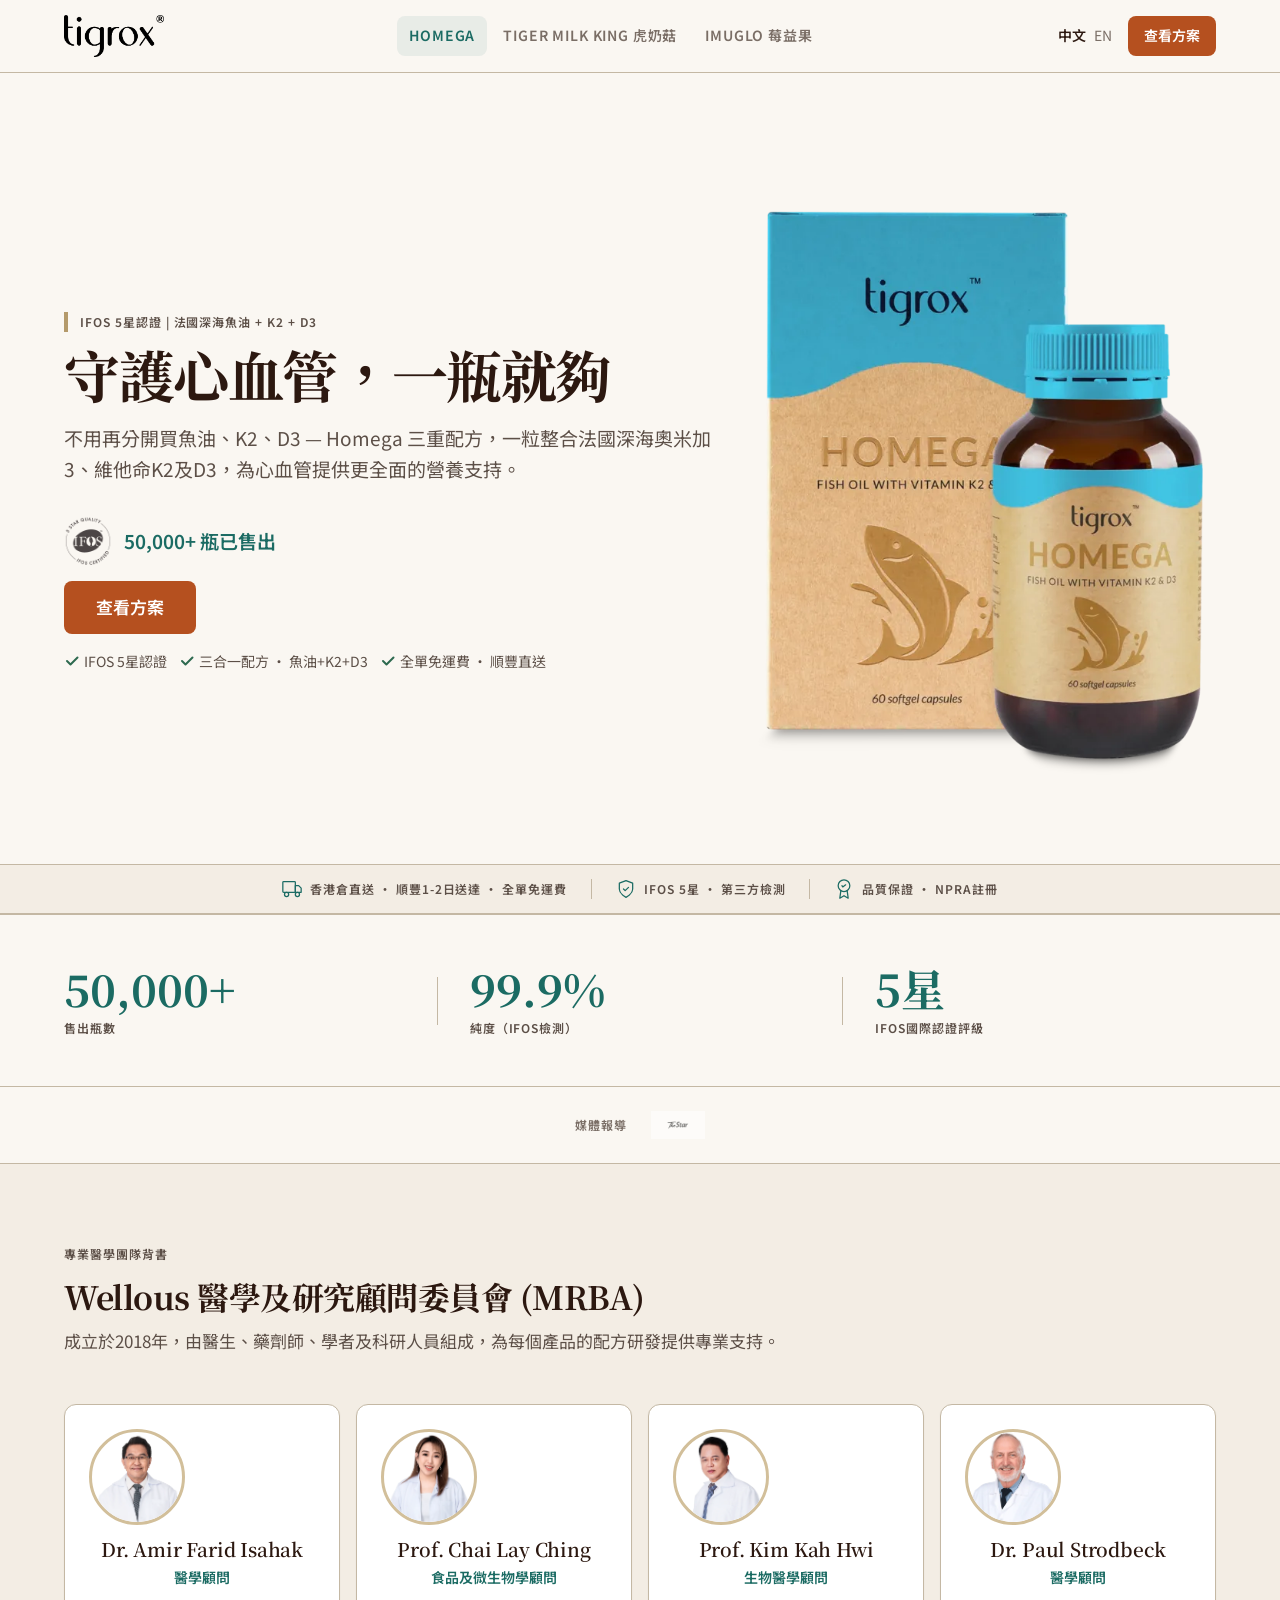
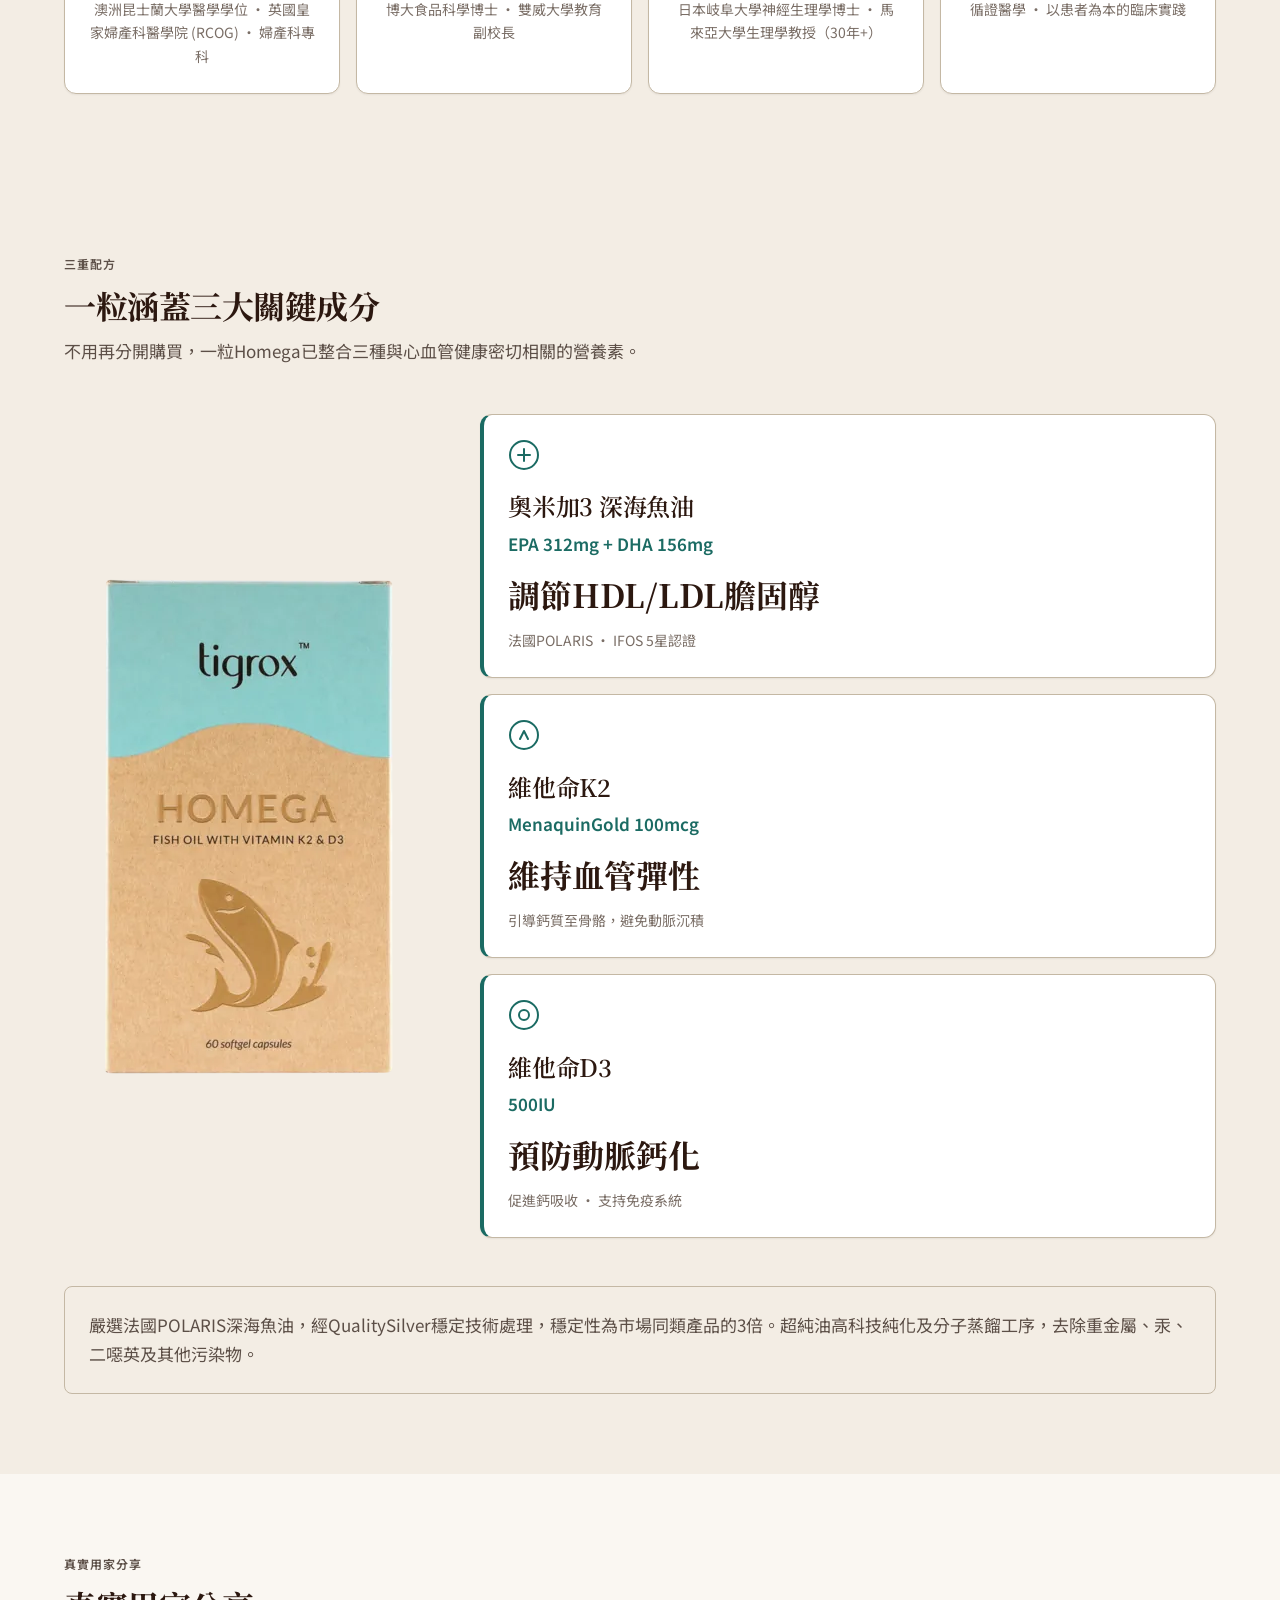
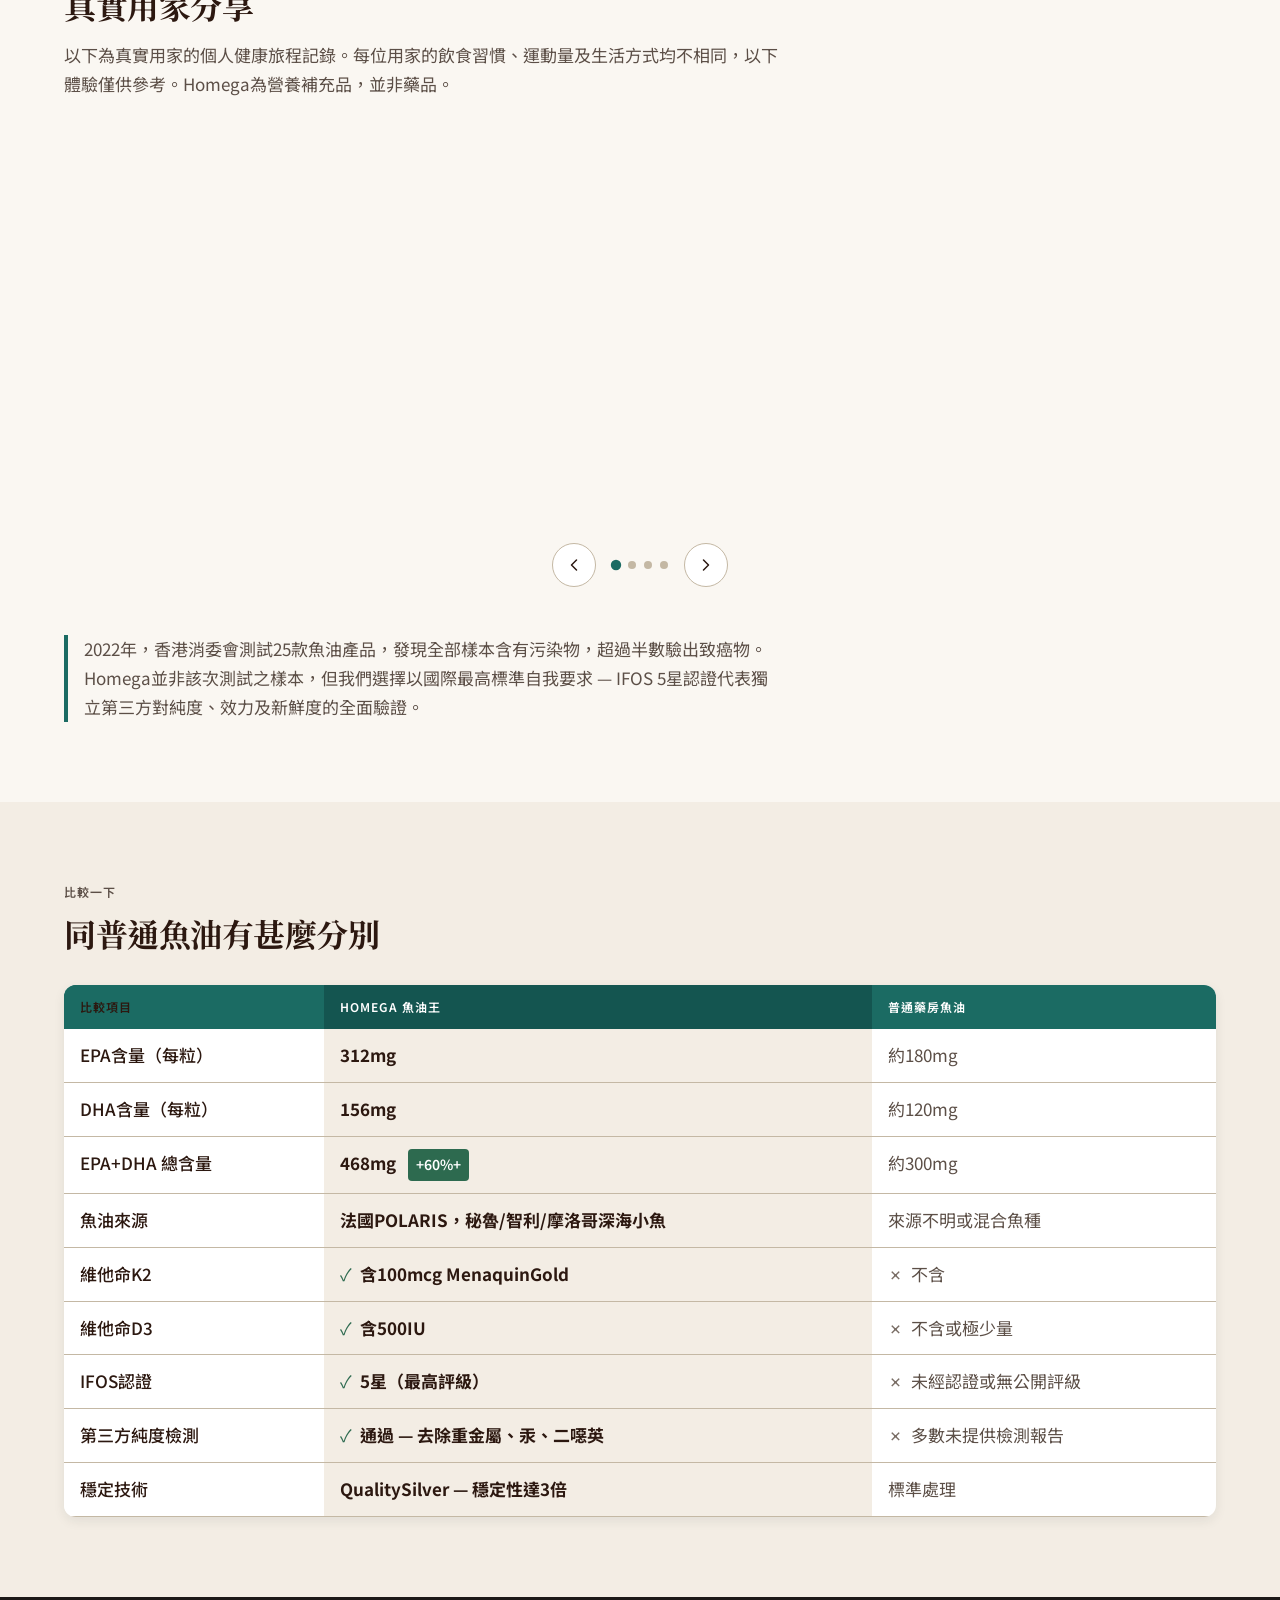
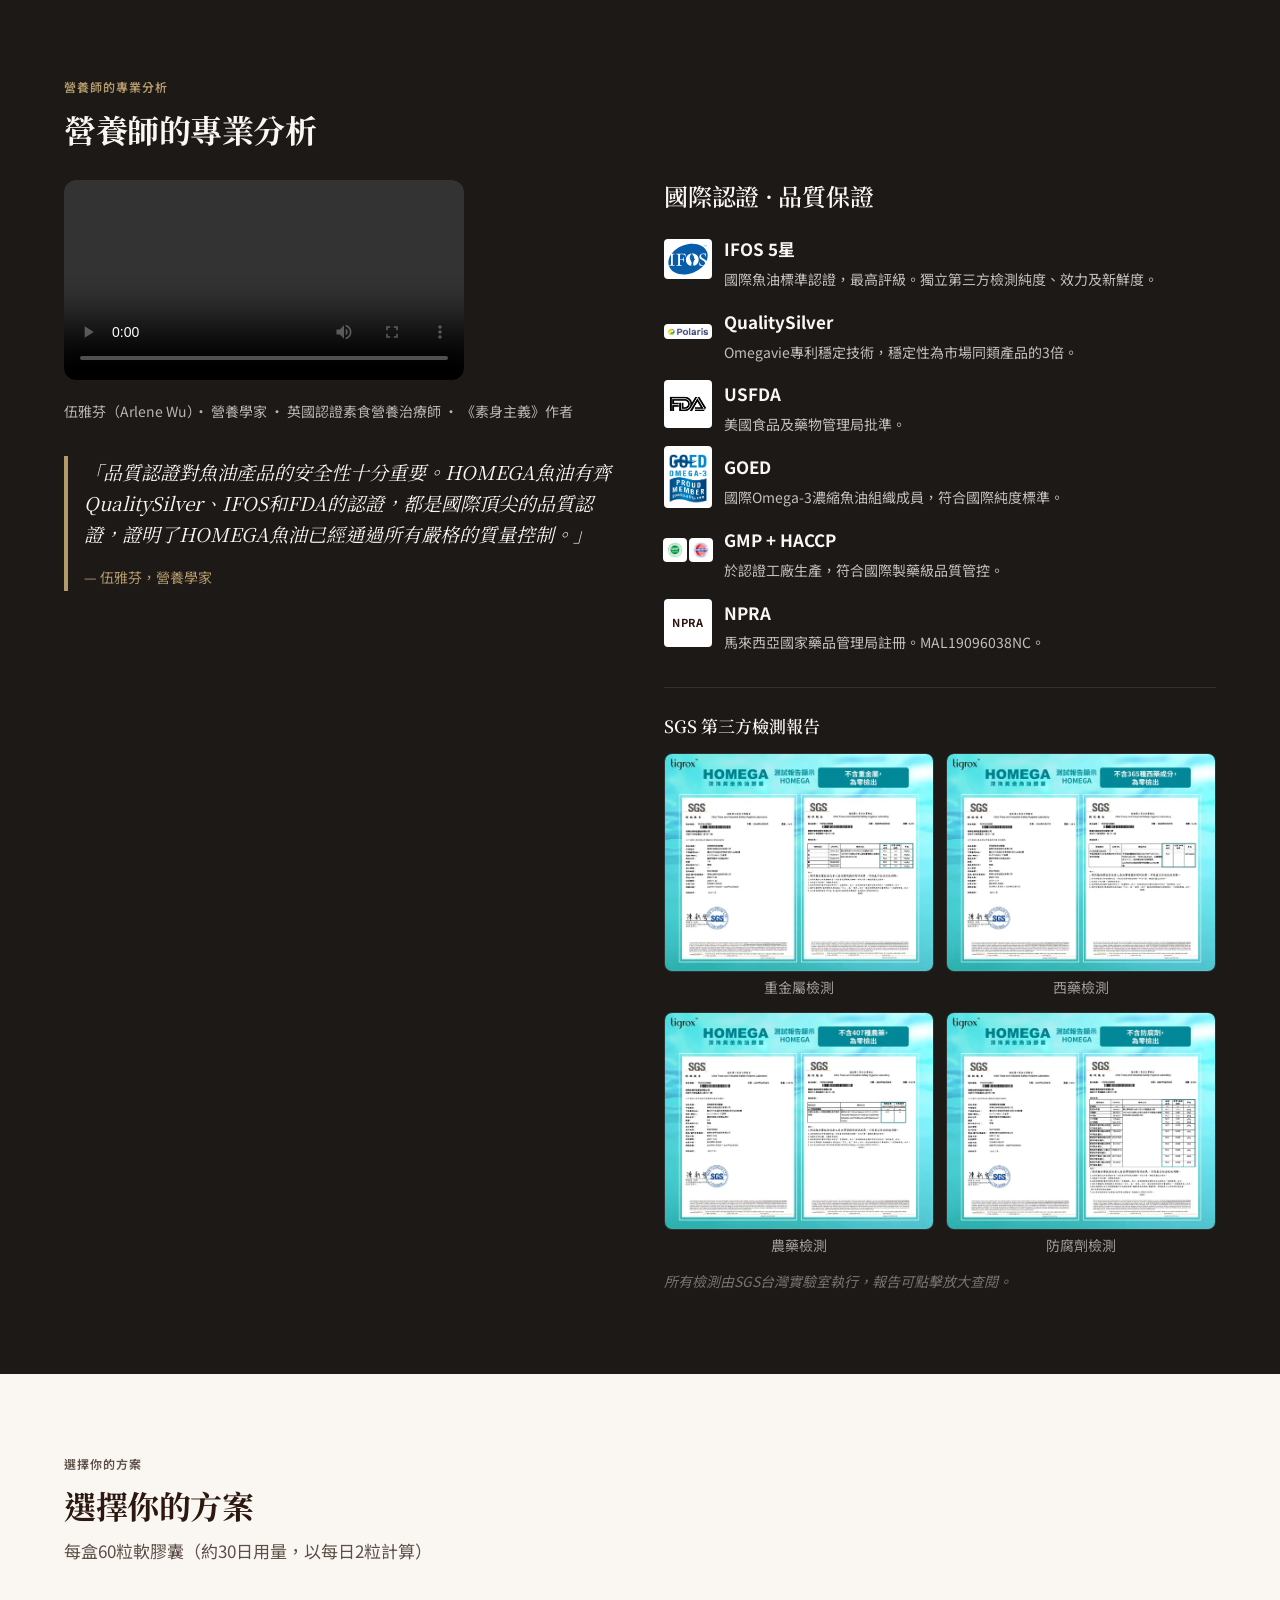
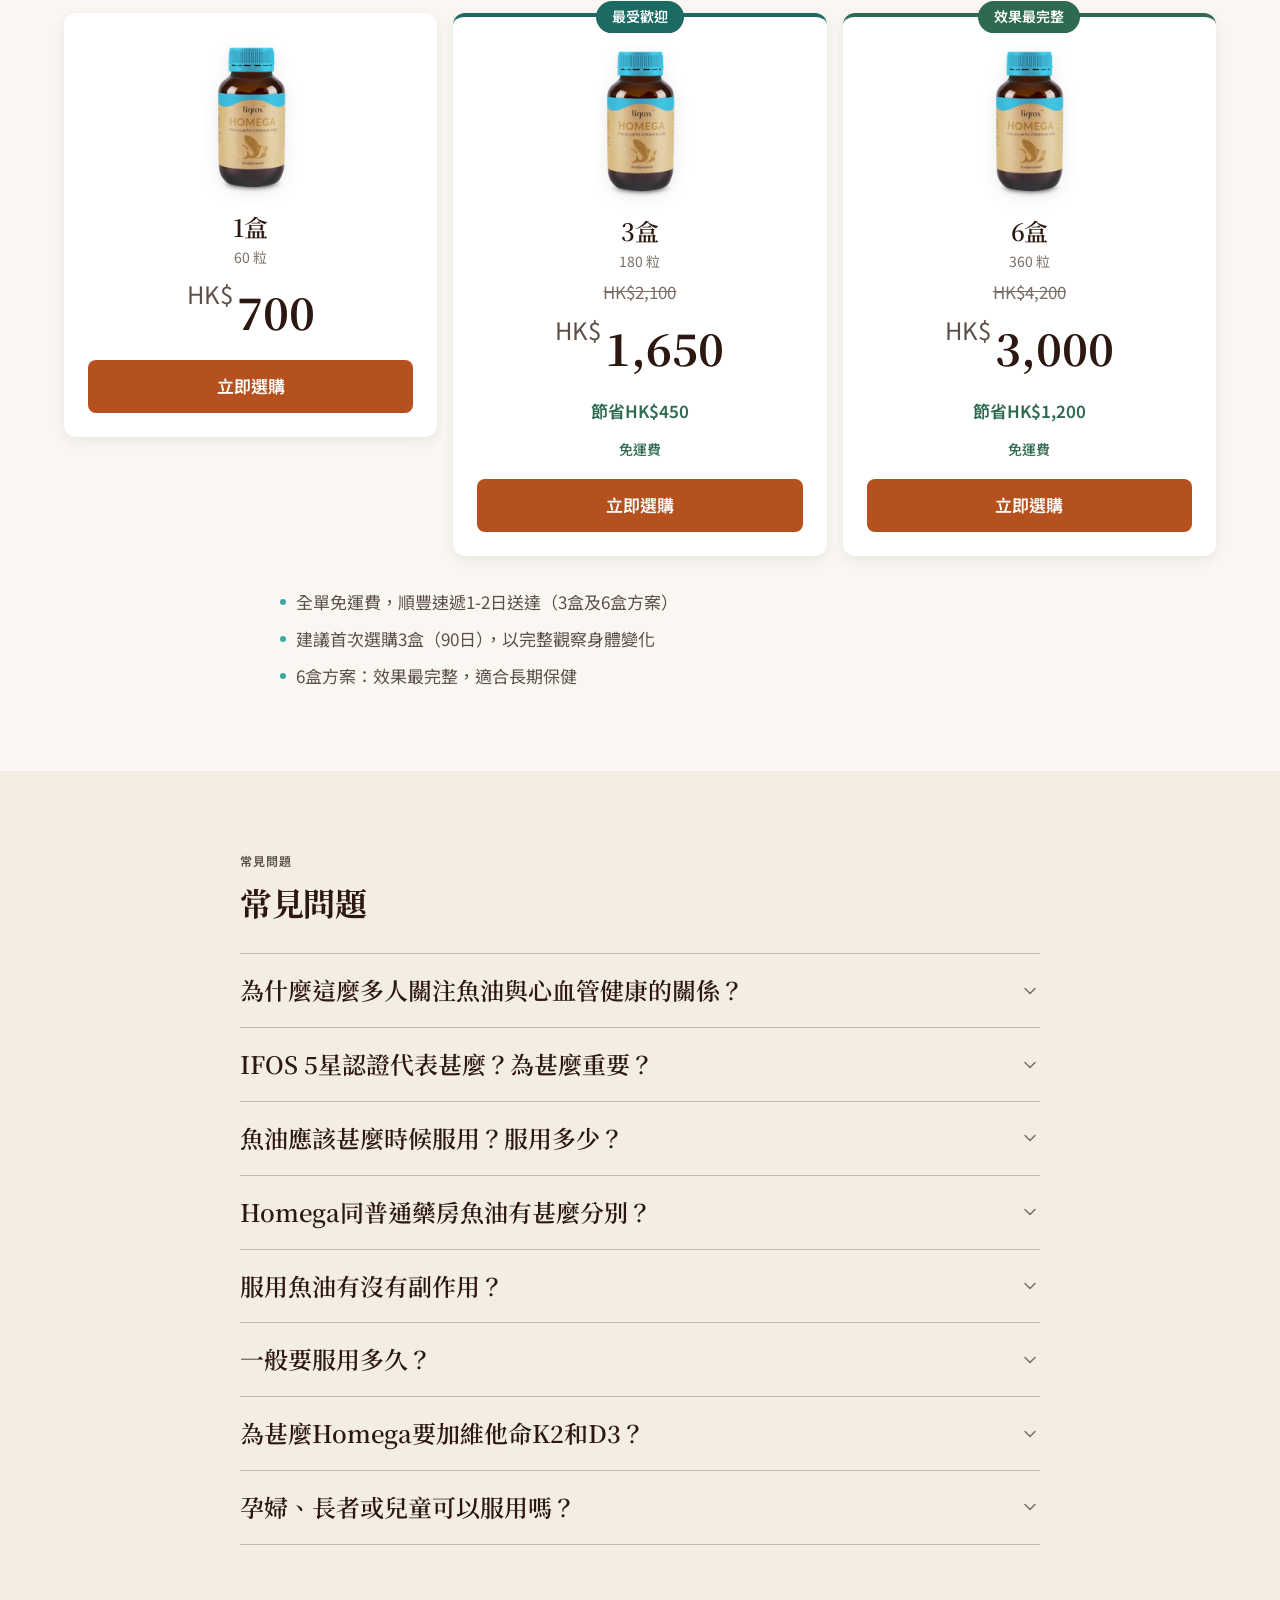
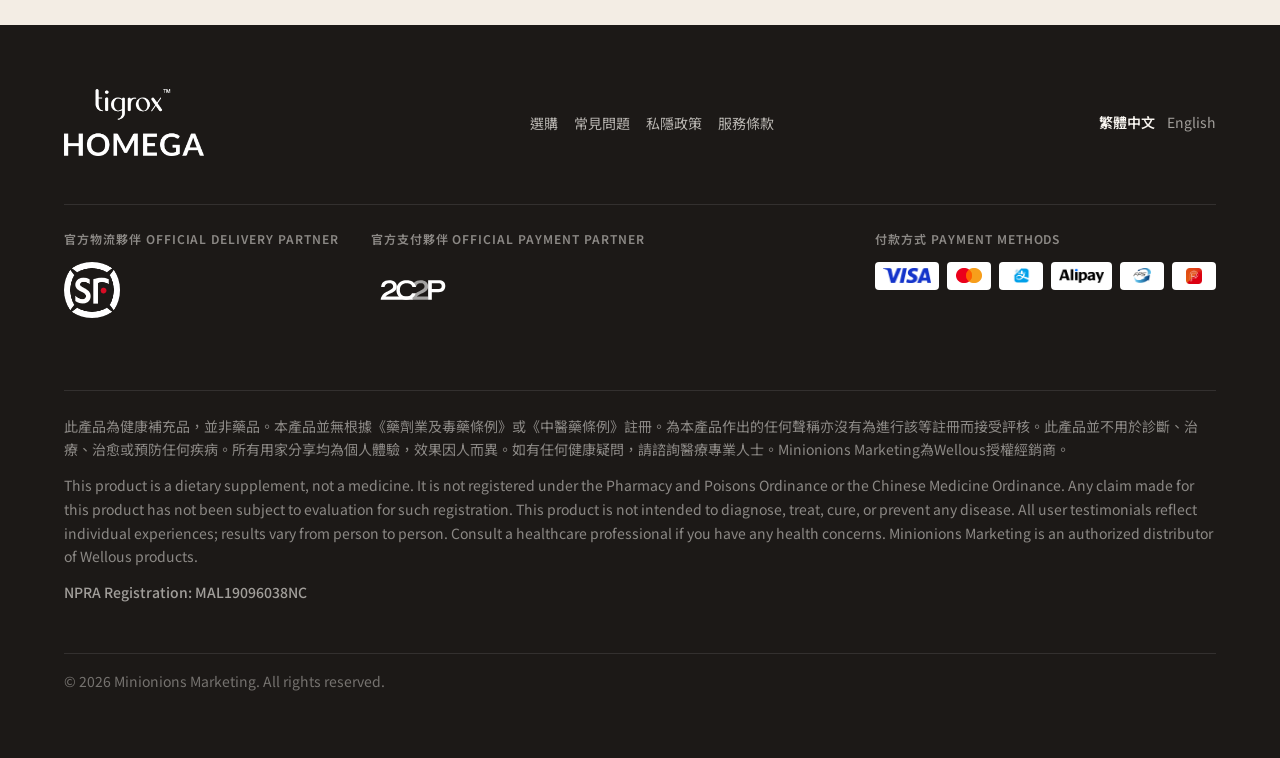
==== index.html @ ddf5eaa4 "feat(tracking): name the buy button in checkout events (data-cta) + privacy policy adds Clarity and " ====
<!doctype html>
<html lang="zh-Hant-HK" dir="ltr">
<head>
  <meta charset="utf-8">
  <meta name="viewport" content="width=device-width, initial-scale=1.0">
  <meta http-equiv="X-UA-Compatible" content="IE=edge">

  <title>Homega 魚油王 | IFOS 5星法國魚油 + K2 D3 | 香港</title>
  <meta name="description" content="IFOS 5星認證法國深海魚油，EPA 312mg + DHA 156mg，獨家添加維他命K2及D3。支持心血管健康，適合關注膽固醇及血壓人士。香港直送，免運費優惠。">

  <link rel="canonical" href="https://tigroxglobal.com/">
  <link rel="alternate" hreflang="zh-Hant-HK" href="https://tigroxglobal.com/" />
  <link rel="alternate" hreflang="en-HK" href="https://tigroxglobal.com/en/" />
  <link rel="alternate" hreflang="x-default" href="https://tigroxglobal.com/" />

  <meta property="og:type" content="product">
  <meta property="og:title" content="Homega 魚油王 | IFOS 5星法國魚油 + K2 D3 | 香港">
  <meta property="og:description" content="IFOS 5星認證法國深海魚油，EPA 312mg + DHA 156mg，獨家添加維他命K2及D3。支持心血管健康，適合關注膽固醇及血壓人士。香港直送，免運費優惠。">
  <meta property="og:url" content="https://tigroxglobal.com/">
  <meta property="og:site_name" content="Homega 魚油王">
  <meta property="og:image" content="https://tigroxglobal.com/images/homega-og.jpg">
  <meta property="og:image:width" content="1200">
  <meta property="og:image:height" content="630">
  <meta property="og:locale" content="zh_Hant_HK">

  <meta name="twitter:card" content="summary_large_image">
  <meta name="twitter:title" content="Homega 魚油王 | IFOS 5星法國魚油 + K2 D3 | 香港">
  <meta name="twitter:description" content="IFOS 5星認證法國深海魚油，EPA 312mg + DHA 156mg，獨家添加維他命K2及D3。支持心血管健康，適合關注膽固醇及血壓人士。香港直送，免運費優惠。">
  <meta name="twitter:image" content="https://tigroxglobal.com/images/homega-og.jpg">

  <link rel="icon" type="image/png" href="images/favicon.png">

  <!-- Google Analytics (GA4) -->
  <script async src="https://www.googletagmanager.com/gtag/js?id=G-GYFB8NWCDH"></script>
  <script>
    window.dataLayer = window.dataLayer || [];
    function gtag(){dataLayer.push(arguments);}
    gtag('js', new Date());
    gtag('config', 'G-GYFB8NWCDH');
  </script>

  <!-- Meta Pixel -->
  <script>
    !function(f,b,e,v,n,t,s)
    {if(f.fbq)return;n=f.fbq=function(){n.callMethod?
    n.callMethod.apply(n,arguments):n.queue.push(arguments)};
    if(!f._fbq)f._fbq=n;n.push=n;n.loaded=!0;n.version='2.0';
    n.queue=[];t=b.createElement(e);t.async=!0;
    t.src=v;s=b.getElementsByTagName(e)[0];
    s.parentNode.insertBefore(t,s)}(window, document,'script',
    'https://connect.facebook.net/en_US/fbevents.js');
    fbq('init', '880040134821675');
    fbq('track', 'PageView');
  </script>
  <noscript><img height="1" width="1" style="display:none" src="https://www.facebook.com/tr?id=880040134821675&ev=PageView&noscript=1"/></noscript>

  <!-- Font Loading Strategy: Preload Noto Serif TC (heading font, used in hero — near LCP) -->
  <link rel="preconnect" href="https://fonts.googleapis.com">
  <link rel="preconnect" href="https://fonts.gstatic.com" crossorigin>
  <link rel="preload" as="style" href="https://fonts.googleapis.com/css2?family=Noto+Serif+TC:wght@400;600;700&family=Noto+Sans+TC:wght@400;500;600&family=Inter:wght@400;500;600&display=swap">
  <link rel="stylesheet" href="https://fonts.googleapis.com/css2?family=Noto+Serif+TC:wght@400;600;700&family=Noto+Sans+TC:wght@400;500;600&family=Inter:wght@400;500;600&display=swap" media="print" onload="this.media='all'">
  <noscript>
    <link rel="stylesheet" href="https://fonts.googleapis.com/css2?family=Noto+Serif+TC:wght@400;600;700&family=Noto+Sans+TC:wght@400;500;600&family=Inter:wght@400;500;600&display=swap">
  </noscript>

  <link rel="stylesheet" href="css/design-tokens.css">
  <link rel="stylesheet" href="css/base.css">
  <link rel="stylesheet" href="css/sections.css">

  <!-- Organization Schema -->
  <script type="application/ld+json">
  {
    "@context": "https://schema.org",
    "@type": "Organization",
    "name": "Minionions Marketing",
    "url": "https://tigroxglobal.com",
    "logo": "https://tigroxglobal.com/images/homega-logo-black.png",
    "description": "Official Wellous distributor in Hong Kong. Premium health supplements for cardiovascular wellness.",
    "contactPoint": {
      "@type": "ContactPoint",
      "contactType": "customer service",
      "availableLanguage": ["zh-Hant", "en"]
    }
  }
  </script>

  <!-- BreadcrumbList Schema -->
  <script type="application/ld+json">
  {
    "@context": "https://schema.org",
    "@type": "BreadcrumbList",
    "itemListElement": [
      { "@type": "ListItem", "position": 1, "name": "Home", "item": "https://tigroxglobal.com" },
      { "@type": "ListItem", "position": 2, "name": "Homega 魚油王", "item": "https://tigroxglobal.com/" }
    ]
  }
  </script>
</head>
<body>
  <a class="sr-only" href="#main-content">跳至主要內容</a>

  <!-- ============================================================
       Site Header
       ============================================================ -->
  <header class="site-header" role="banner">
    <div class="site-header__inner">
      <!-- Brand -->
      <a href="/" class="site-header__brand" aria-label="Tigrox 首頁">
        <img src="images/tigrox-logo-black.png" alt="tigrox" width="100" height="28" class="site-header__brand-logo">
      </a>

      <!-- Product family nav (desktop) -->
      <nav class="site-header__products" aria-label="產品系列">
        <ul class="site-header__product-list">
          <li><a href="/" class="site-header__product-link is-active" aria-current="page">HOMEGA</a></li>
          <li><a href="/tiger-milk-king/" class="site-header__product-link">TIGER MILK KING 虎奶菇</a></li>
          <li><a href="/imuglo/" class="site-header__product-link">IMUGLO 莓益果</a></li>
        </ul>
      </nav>

      <!-- Actions (desktop) -->
      <div class="site-header__actions">
        <div class="site-header__lang">
          <span class="site-header__lang-current">中文</span>
          <a href="/en/" class="site-header__lang-link" hreflang="en-HK">EN</a>
        </div>
        <a href="#pricing" class="btn-cta site-header__cta">查看方案</a>
      </div>

      <!-- Hamburger (mobile) -->
      <button class="site-header__menu-toggle" aria-label="開啟選單" aria-expanded="false">
        <svg width="24" height="24" viewBox="0 0 24 24" fill="none" stroke="currentColor" stroke-width="2" stroke-linecap="round">
          <line x1="3" y1="6" x2="21" y2="6"/>
          <line x1="3" y1="12" x2="21" y2="12"/>
          <line x1="3" y1="18" x2="21" y2="18"/>
        </svg>
      </button>
    </div>

    <!-- Mobile menu -->
    <div class="site-header__mobile-menu" aria-hidden="true">
      <!-- Product family -->
      <div class="site-header__mobile-products">
        <p class="site-header__mobile-section-label">產品系列</p>
        <nav aria-label="產品系列">
          <ul>
            <li><a href="/" class="is-active" aria-current="page">HOMEGA 魚油王</a></li>
            <li><a href="/tiger-milk-king/">TIGER MILK KING 虎奶菇</a></li>
            <li><a href="/imuglo/">IMUGLO 莓益果</a></li>
          </ul>
        </nav>
      </div>

      <!-- Page sections -->
      <div class="site-header__mobile-sections">
        <p class="site-header__mobile-section-label">本頁導覽</p>
        <nav aria-label="頁面導覽">
          <ul>
            <li><a href="#why-heading">配方</a></li>
            <li><a href="#testimonials-heading">用家分享</a></li>
            <li><a href="#faq-heading">常見問題</a></li>
            <li><a href="#pricing">查看方案</a></li>
          </ul>
        </nav>
      </div>

      <!-- Language -->
      <div class="site-header__mobile-lang">
        <span class="site-header__lang-current">中文</span>
        <a href="/en/" hreflang="en-HK">EN</a>
      </div>
    </div>
  </header>

  <main id="main-content" role="main">

    <!-- ============================================================
         Section 1: Hero
         ============================================================ -->
    <section class="hero bg-primary" aria-label="主頁橫幅">
      <div class="container hero__grid">
        <div class="hero__image">
          <img
            src="images/homega-hero.webp"
            srcset="
              images/homega-hero-400w.webp 400w,
              images/homega-hero-600w.webp 600w,
              images/homega-hero-800w.webp 800w,
              images/homega-hero-1000w.webp 1000w,
              images/homega-hero-1200w.webp 1200w
            "
            sizes="(max-width: 767px) 100vw, 40vw"
            width="800"
            height="800"
            alt="Homega 魚油王包裝盒連瓶裝 — IFOS 5星認證法國深海魚油"
            loading="eager"
            fetchpriority="high"
          >
        </div>

        <div class="hero__content">
          <p class="hero__overline text-overline">
            IFOS 5星認證 | 法國深海魚油 + K2 + D3
          </p>

          <h1 class="sr-only">Homega 魚油王 — 法國深海魚油+K2+D3三合一心血管配方</h1>

          <p class="hero__headline text-display" aria-hidden="true">
            守護心血管，一瓶就夠
          </p>

          <p class="hero__subtitle text-body-lg">
            不用再分開買魚油、K2、D3 — Homega 三重配方，一粒整合法國深海奧米加3、維他命K2及D3，為心血管提供更全面的營養支持。
          </p>

          <div class="hero__social-proof">
            <img src="images/ifos-5star-badge.png" alt="IFOS 5-Star Certified" width="48" height="48" class="hero__ifos-badge">
            <span class="hero__sold-count">50,000+ 瓶已售出</span>
          </div>

          <a href="#pricing" class="btn-cta btn-cta--full-mobile hero__cta">
            查看方案
          </a>

          <ul class="hero__trust-row" aria-label="信譽指標">
            <li>
              <svg class="hero__check-icon" width="16" height="16" viewBox="0 0 16 16" fill="none" aria-hidden="true">
                <path d="M13.5 4.5L6.5 11.5L3 8" stroke="var(--color-success)" stroke-width="2" stroke-linecap="round" stroke-linejoin="round"/>
              </svg>
              IFOS 5星認證
            </li>
            <li>
              <svg class="hero__check-icon" width="16" height="16" viewBox="0 0 16 16" fill="none" aria-hidden="true">
                <path d="M13.5 4.5L6.5 11.5L3 8" stroke="var(--color-success)" stroke-width="2" stroke-linecap="round" stroke-linejoin="round"/>
              </svg>
              三合一配方 · 魚油+K2+D3
            </li>
            <li>
              <svg class="hero__check-icon" width="16" height="16" viewBox="0 0 16 16" fill="none" aria-hidden="true">
                <path d="M13.5 4.5L6.5 11.5L3 8" stroke="var(--color-success)" stroke-width="2" stroke-linecap="round" stroke-linejoin="round"/>
              </svg>
              全單免運費 · 順豐直送
            </li>
          </ul>
        </div>
      </div>

      <!-- Product Schema (JSON-LD) -->
      <script type="application/ld+json">
      {
        "@context": "https://schema.org",
        "@type": "Product",
        "name": "Homega 魚油王 — Fish Oil + Vitamin K2 & D3",
        "description": "IFOS 5-star certified French deep-sea fish oil with EPA 312mg, DHA 156mg, Vitamin K2 100mcg, and Vitamin D3 500IU. Supports cardiovascular health.",
        "brand": {
          "@type": "Brand",
          "name": "Homega (Tigrox Series by Wellous)"
        },
        "sku": "HMG-60",
        "image": "https://tigroxglobal.com/images/homega-hero.webp",
        "offers": {
          "@type": "AggregateOffer",
          "priceCurrency": "HKD",
          "lowPrice": "500",
          "highPrice": "700",
          "offerCount": "3",
          "offers": [
            {
              "@type": "Offer",
              "name": "1 Box (60 capsules)",
              "price": "700",
              "priceCurrency": "HKD",
              "availability": "https://schema.org/InStock",
              "url": "https://tigroxglobal.com/",
              "shippingDetails": {
                "@type": "OfferShippingDetails",
                "shippingRate": {
                  "@type": "MonetaryAmount",
                  "value": "0",
                  "currency": "HKD"
                },
                "shippingDestination": {
                  "@type": "DefinedRegion",
                  "addressCountry": "HK"
                }
              }
            },
            {
              "@type": "Offer",
              "name": "3 Boxes (180 capsules)",
              "price": "1650",
              "priceCurrency": "HKD",
              "availability": "https://schema.org/InStock",
              "url": "https://tigroxglobal.com/",
              "shippingDetails": {
                "@type": "OfferShippingDetails",
                "shippingRate": {
                  "@type": "MonetaryAmount",
                  "value": "0",
                  "currency": "HKD"
                },
                "shippingDestination": {
                  "@type": "DefinedRegion",
                  "addressCountry": "HK"
                }
              }
            },
            {
              "@type": "Offer",
              "name": "6 Boxes (360 capsules)",
              "price": "3000",
              "priceCurrency": "HKD",
              "availability": "https://schema.org/InStock",
              "url": "https://tigroxglobal.com/",
              "shippingDetails": {
                "@type": "OfferShippingDetails",
                "shippingRate": {
                  "@type": "MonetaryAmount",
                  "value": "0",
                  "currency": "HKD"
                },
                "shippingDestination": {
                  "@type": "DefinedRegion",
                  "addressCountry": "HK"
                }
              }
            }
          ]
        }
      }
      </script>
    </section>

    <!-- ============================================================
         Section 2: Trust Bar
         ============================================================ -->
    <section class="trust-bar bg-secondary" aria-label="信譽保證">
      <div class="trust-bar__inner">
        <ul class="trust-bar__list">
          <li class="trust-bar__item">
            <svg class="trust-bar__icon" width="20" height="20" viewBox="0 0 24 24" fill="none" stroke="currentColor" stroke-width="1.5" stroke-linecap="round" stroke-linejoin="round" aria-hidden="true">
              <rect x="1" y="3" width="15" height="13" rx="1"/>
              <path d="M16 8h4l3 3v5h-7V8z"/>
              <circle cx="5.5" cy="18.5" r="2.5"/>
              <circle cx="18.5" cy="18.5" r="2.5"/>
            </svg>
            <span>香港倉直送 · 順豐1-2日送達 · 全單免運費</span>
          </li>
          <li class="trust-bar__divider" aria-hidden="true"></li>
          <li class="trust-bar__item">
            <svg class="trust-bar__icon" width="20" height="20" viewBox="0 0 24 24" fill="none" stroke="currentColor" stroke-width="1.5" stroke-linecap="round" stroke-linejoin="round" aria-hidden="true">
              <path d="M12 22s8-4 8-10V5l-8-3-8 3v7c0 6 8 10 8 10z"/>
              <path d="M9 12l2 2 4-4"/>
            </svg>
            <span>IFOS 5星 · 第三方檢測</span>
          </li>
          <li class="trust-bar__divider" aria-hidden="true"></li>
          <li class="trust-bar__item">
            <svg class="trust-bar__icon" width="20" height="20" viewBox="0 0 24 24" fill="none" stroke="currentColor" stroke-width="1.5" stroke-linecap="round" stroke-linejoin="round" aria-hidden="true">
              <circle cx="12" cy="8" r="7"/>
              <path d="M8.21 13.89L7 23l5-3 5 3-1.21-9.12"/>
              <path d="M9.5 8l1 1.5L14 7"/>
            </svg>
            <span>品質保證 · NPRA註冊</span>
          </li>
        </ul>
      </div>
    </section>

    <!-- ============================================================
         Section 3: Stats Bar
         ============================================================ -->
    <section class="stats-bar bg-primary" aria-label="關鍵數據">
      <div class="container">
        <div class="stats-bar__grid">
          <div class="stats-bar__item animate-on-scroll">
            <span class="stats-bar__number">50,000+</span>
            <span class="stats-bar__label text-overline">售出瓶數</span>
          </div>
          <div class="stats-bar__divider" aria-hidden="true"></div>
          <div class="stats-bar__item animate-on-scroll">
            <span class="stats-bar__number">99.9%</span>
            <span class="stats-bar__label text-overline">純度（IFOS檢測）</span>
          </div>
          <div class="stats-bar__divider" aria-hidden="true"></div>
          <div class="stats-bar__item animate-on-scroll">
            <span class="stats-bar__number">5星</span>
            <span class="stats-bar__label text-overline">IFOS國際認證評級</span>
          </div>
        </div>
      </div>
    </section>

    <!-- ============================================================
         Section 3b: Press Bar
         ============================================================ -->
    <section class="press-bar bg-primary" aria-label="媒體報導">
      <div class="container">
        <p class="press-bar__label text-overline">媒體報導</p>
        <div class="press-bar__logos">
          <img src="images/logo-the-star.png" alt="The Star" height="28" loading="lazy" class="press-bar__logo">
        </div>
      </div>
    </section>

    <!-- ============================================================
         Section 3c: MRBA Scientific Advisory Board
         ============================================================ -->
    <section class="mrba bg-secondary section-padding" aria-labelledby="mrba-heading">
      <div class="container">
        <p class="text-overline mrba__overline">專業醫學團隊背書</p>
        <h2 id="mrba-heading">Wellous 醫學及研究顧問委員會 (MRBA)</h2>
        <p class="mrba__subtitle">成立於2018年，由醫生、藥劑師、學者及科研人員組成，為每個產品的配方研發提供專業支持。</p>

        <div class="mrba__grid">
          <article class="mrba-card animate-on-scroll">
            <div class="mrba-card__photo">
              <img src="images/mrba-dr-amir.webp" alt="Dr. Amir Farid Isahak" width="120" height="120" loading="lazy">
            </div>
            <h3 class="mrba-card__name">Dr. Amir Farid Isahak</h3>
            <p class="mrba-card__role">醫學顧問</p>
            <p class="mrba-card__credentials text-small">澳洲昆士蘭大學醫學學位 · 英國皇家婦產科醫學院 (RCOG) · 婦產科專科</p>
          </article>

          <article class="mrba-card animate-on-scroll">
            <div class="mrba-card__photo">
              <img src="images/mrba-prof-chai.webp" alt="Prof. Chai Lay Ching" width="120" height="120" loading="lazy">
            </div>
            <h3 class="mrba-card__name">Prof. Chai Lay Ching</h3>
            <p class="mrba-card__role">食品及微生物學顧問</p>
            <p class="mrba-card__credentials text-small">博大食品科學博士 · 雙威大學教育副校長</p>
          </article>

          <article class="mrba-card animate-on-scroll">
            <div class="mrba-card__photo">
              <img src="images/mrba-prof-kim.webp" alt="Prof. Kim Kah Hwi" width="120" height="120" loading="lazy">
            </div>
            <h3 class="mrba-card__name">Prof. Kim Kah Hwi</h3>
            <p class="mrba-card__role">生物醫學顧問</p>
            <p class="mrba-card__credentials text-small">日本岐阜大學神經生理學博士 · 馬來亞大學生理學教授（30年+）</p>
          </article>

          <article class="mrba-card animate-on-scroll">
            <div class="mrba-card__photo">
              <img src="images/mrba-dr-paul.webp" alt="Dr. Paul Strodbeck" width="120" height="120" loading="lazy">
            </div>
            <h3 class="mrba-card__name">Dr. Paul Strodbeck</h3>
            <p class="mrba-card__role">醫學顧問</p>
            <p class="mrba-card__credentials text-small">循證醫學 · 以患者為本的臨床實踐</p>
          </article>
        </div>
      </div>
    </section>

    <!-- ============================================================
         Section 4: Why This Fish Oil
         ============================================================ -->
    <section class="ingredients bg-secondary section-padding" aria-labelledby="ingredients-heading">
      <div class="container">
        <p class="text-overline ingredients__overline">三重配方</p>
        <h2 id="ingredients-heading">一粒涵蓋三大關鍵成分</h2>
        <p class="ingredients__subtitle">不用再分開購買，一粒Homega已整合三種與心血管健康密切相關的營養素。</p>

        <div class="ingredients__layout">
          <div class="ingredients__capsule-visual">
            <!-- TODO: Replace with exploding capsule image when Bryan provides it -->
            <div class="ingredients__capsule-placeholder">
              <img src="images/homega-box-front.webp"
                srcset="
                  images/homega-box-front-300w.webp 300w,
                  images/homega-box-front-450w.webp 450w,
                  images/homega-box-front-600w.webp 600w
                "
                sizes="(max-width: 1023px) 100vw, 300px"
                alt="Homega 魚油王包裝正面" width="400" height="600" loading="lazy">
            </div>
          </div>

          <div class="ingredients__cards">
            <article class="ingredient-card ingredient-card--omega3">
              <div class="ingredient-card__icon">
                <svg width="32" height="32" viewBox="0 0 32 32" fill="none" aria-hidden="true">
                  <circle cx="16" cy="16" r="14" stroke="var(--color-primary)" stroke-width="2"/>
                  <path d="M10 16h12M16 10v12" stroke="var(--color-primary)" stroke-width="2" stroke-linecap="round"/>
                </svg>
              </div>
              <h3 class="ingredient-card__title">奧米加3 深海魚油</h3>
              <p class="ingredient-card__dose">EPA 312mg + DHA 156mg</p>
              <p class="ingredient-card__benefit">調節HDL/LDL膽固醇</p>
              <p class="ingredient-card__source text-small">法國POLARIS · IFOS 5星認證</p>
            </article>

            <article class="ingredient-card ingredient-card--k2">
              <div class="ingredient-card__icon">
                <svg width="32" height="32" viewBox="0 0 32 32" fill="none" aria-hidden="true">
                  <circle cx="16" cy="16" r="14" stroke="var(--color-primary)" stroke-width="2"/>
                  <path d="M12 20l4-8 4 8" stroke="var(--color-primary)" stroke-width="2" stroke-linecap="round" stroke-linejoin="round"/>
                </svg>
              </div>
              <h3 class="ingredient-card__title">維他命K2</h3>
              <p class="ingredient-card__dose">MenaquinGold 100mcg</p>
              <p class="ingredient-card__benefit">維持血管彈性</p>
              <p class="ingredient-card__source text-small">引導鈣質至骨骼，避免動脈沉積</p>
            </article>

            <article class="ingredient-card ingredient-card--d3">
              <div class="ingredient-card__icon">
                <svg width="32" height="32" viewBox="0 0 32 32" fill="none" aria-hidden="true">
                  <circle cx="16" cy="16" r="14" stroke="var(--color-primary)" stroke-width="2"/>
                  <circle cx="16" cy="16" r="5" stroke="var(--color-primary)" stroke-width="2"/>
                </svg>
              </div>
              <h3 class="ingredient-card__title">維他命D3</h3>
              <p class="ingredient-card__dose">500IU</p>
              <p class="ingredient-card__benefit">預防動脈鈣化</p>
              <p class="ingredient-card__source text-small">促進鈣吸收 · 支持免疫系統</p>
            </article>
          </div>
        </div>

        <div class="ingredients__sourcing animate-on-scroll">
          <p>
            嚴選法國POLARIS深海魚油，經QualitySilver穩定技術處理，穩定性為市場同類產品的3倍。超純油高科技純化及分子蒸餾工序，去除重金屬、汞、二噁英及其他污染物。
          </p>
        </div>
      </div>
    </section>

    <!-- ============================================================
         Section 5: Testimonials
         ============================================================ -->
    <section class="testimonials bg-primary section-padding" aria-labelledby="testimonials-heading">
      <div class="container">
        <p class="text-overline testimonials__overline">真實用家分享</p>

        <h2 id="testimonials-heading">真實用家分享</h2>

        <p class="testimonials__intro">
          以下為真實用家的個人健康旅程記錄。每位用家的飲食習慣、運動量及生活方式均不相同，以下體驗僅供參考。Homega為營養補充品，並非藥品。
        </p>

        <div class="testimonials__carousel-wrapper">
          <div class="testimonials__carousel" id="testimonials-carousel">
            <!-- Testimonial 1 — Cholesterol -->
            <article class="testimonial-card animate-on-scroll">
              <div class="testimonial-card__metrics">
                <div class="testimonial-card__metric-pair">
                  <div class="testimonial-card__before">
                    <span class="testimonial-card__metric-label text-small">服用前</span>
                    <span class="testimonial-card__metric-value">總膽固醇 6.4</span>
                  </div>
                  <span class="testimonial-card__arrow" aria-hidden="true">&rarr;</span>
                  <div class="testimonial-card__after">
                    <span class="testimonial-card__metric-label text-small">服用後</span>
                    <span class="testimonial-card__metric-value">3.3</span>
                  </div>
                </div>
                <span class="testimonial-card__unit text-small">mmol/L</span>
              </div>
              <span class="testimonial-card__duration-badge">3個月</span>
              <p class="testimonial-card__description">
                黃小姐，46歲女性。服用Homega魚油王每日2粒，3個月。LDL由4.3降至2.27 mmol/L。
              </p>
              <p class="testimonial-card__attribution text-small">46歲女性</p>
              <p class="testimonial-card__disclaimer text-small">
                <em>個人健康旅程記錄，涉及飲食、運動及生活方式等多重因素。效果因人而異，本產品為營養補充品。</em>
              </p>
            </article>

            <!-- Testimonial 2 — Blood Pressure -->
            <article class="testimonial-card animate-on-scroll">
              <div class="testimonial-card__metrics">
                <div class="testimonial-card__metric-pair">
                  <div class="testimonial-card__before">
                    <span class="testimonial-card__metric-label text-small">服用前</span>
                    <span class="testimonial-card__metric-value">144/90</span>
                  </div>
                  <span class="testimonial-card__arrow" aria-hidden="true">&rarr;</span>
                  <div class="testimonial-card__after">
                    <span class="testimonial-card__metric-label text-small">服用後</span>
                    <span class="testimonial-card__metric-value">122/78</span>
                  </div>
                </div>
                <span class="testimonial-card__unit text-small">mmHg</span>
              </div>
              <span class="testimonial-card__duration-badge">4個月</span>
              <p class="testimonial-card__description">
                Louis，50歲男性。配合西藥服用Homega魚油王每日2粒，4個月。醫生確認血壓已穩定。
              </p>
              <p class="testimonial-card__attribution text-small">50歲男性</p>
              <p class="testimonial-card__disclaimer text-small">
                <em>個人健康旅程記錄，涉及飲食、運動及生活方式等多重因素。效果因人而異，本產品為營養補充品。</em>
              </p>
            </article>

            <!-- Testimonial 3 — Limb Numbness -->
            <article class="testimonial-card animate-on-scroll">
              <div class="testimonial-card__metrics">
                <div class="testimonial-card__metric-pair">
                  <div class="testimonial-card__before">
                    <span class="testimonial-card__metric-label text-small">服用前</span>
                    <span class="testimonial-card__metric-value">持續麻痺</span>
                  </div>
                  <span class="testimonial-card__arrow" aria-hidden="true">&rarr;</span>
                  <div class="testimonial-card__after">
                    <span class="testimonial-card__metric-label text-small">服用後</span>
                    <span class="testimonial-card__metric-value">消失</span>
                  </div>
                </div>
                <span class="testimonial-card__unit text-small">手掌麻痺</span>
              </div>
              <span class="testimonial-card__duration-badge">3個月</span>
              <p class="testimonial-card__description">
                Florence Chan，43歲女性。服用Homega魚油王每日2粒，3個月。手掌持續麻痺情況改善消失。
              </p>
              <p class="testimonial-card__attribution text-small">43歲女性</p>
              <p class="testimonial-card__disclaimer text-small">
                <em>個人健康旅程記錄，涉及飲食、運動及生活方式等多重因素。效果因人而異，本產品為營養補充品。</em>
              </p>
            </article>

            <!-- Testimonial 4 — Arterial Blockage -->
            <article class="testimonial-card animate-on-scroll">
              <div class="testimonial-card__metrics">
                <div class="testimonial-card__metric-pair">
                  <div class="testimonial-card__before">
                    <span class="testimonial-card__metric-label text-small">服用前</span>
                    <span class="testimonial-card__metric-value">44%</span>
                  </div>
                  <span class="testimonial-card__arrow" aria-hidden="true">&rarr;</span>
                  <div class="testimonial-card__after">
                    <span class="testimonial-card__metric-label text-small">服用後</span>
                    <span class="testimonial-card__metric-value">28%</span>
                  </div>
                </div>
                <span class="testimonial-card__unit text-small">血管阻塞（CT掃描）</span>
              </div>
              <span class="testimonial-card__duration-badge">6個月</span>
              <p class="testimonial-card__description">
                蘇先生，56歲男性。服用Homega魚油王每日2粒，6個月。CT掃描顯示血管阻塞由44%降至28%。
              </p>
              <p class="testimonial-card__attribution text-small">56歲男性</p>
              <p class="testimonial-card__disclaimer text-small">
                <em>個人健康旅程記錄，涉及飲食、運動及生活方式等多重因素。效果因人而異，本產品為營養補充品。</em>
              </p>
            </article>
          </div>

          <!-- Carousel navigation -->
          <div class="testimonials__nav" aria-label="用家分享導覽">
            <button class="testimonials__nav-btn" id="testimonials-prev" aria-label="上一個">
              <svg width="20" height="20" viewBox="0 0 20 20" fill="none"><path d="M12.5 15L7.5 10L12.5 5" stroke="currentColor" stroke-width="1.5" stroke-linecap="round" stroke-linejoin="round"/></svg>
            </button>
            <div class="testimonials__dots" id="testimonials-dots"></div>
            <button class="testimonials__nav-btn" id="testimonials-next" aria-label="下一個">
              <svg width="20" height="20" viewBox="0 0 20 20" fill="none"><path d="M7.5 5L12.5 10L7.5 15" stroke="currentColor" stroke-width="1.5" stroke-linecap="round" stroke-linejoin="round"/></svg>
            </button>
          </div>
        </div>

        <div class="testimonials__context animate-on-scroll">
          <p>
            2022年，香港消委會測試25款魚油產品，發現全部樣本含有污染物，超過半數驗出致癌物。Homega並非該次測試之樣本，但我們選擇以國際最高標準自我要求 — IFOS 5星認證代表獨立第三方對純度、效力及新鮮度的全面驗證。
          </p>
        </div>
      </div>
    </section>

    <!-- ============================================================
         Section 6: Comparison Table
         ============================================================ -->
    <section class="comparison bg-secondary section-padding" aria-labelledby="comparison-heading">
      <div class="container">
        <p class="text-overline comparison__overline">比較一下</p>

        <h2 id="comparison-heading">同普通魚油有甚麼分別</h2>

        <div class="comparison__table-wrapper">
          <table class="comparison__table" role="table">
            <thead>
              <tr>
                <th class="comparison__feature-header" scope="col">比較項目</th>
                <th class="comparison__homega-header" scope="col">Homega 魚油王</th>
                <th class="comparison__generic-header" scope="col">普通藥房魚油</th>
              </tr>
            </thead>
            <tbody>
              <tr>
                <td class="comparison__feature">EPA含量（每粒）</td>
                <td class="comparison__homega-cell"><strong>312mg</strong></td>
                <td class="comparison__generic-cell">約180mg</td>
              </tr>
              <tr>
                <td class="comparison__feature">DHA含量（每粒）</td>
                <td class="comparison__homega-cell"><strong>156mg</strong></td>
                <td class="comparison__generic-cell">約120mg</td>
              </tr>
              <tr>
                <td class="comparison__feature">EPA+DHA 總含量</td>
                <td class="comparison__homega-cell">
                  <strong>468mg</strong>
                  <span class="comparison__badge">+60%+</span>
                </td>
                <td class="comparison__generic-cell">約300mg</td>
              </tr>
              <tr>
                <td class="comparison__feature">魚油來源</td>
                <td class="comparison__homega-cell">
                  <strong>法國POLARIS，秘魯/智利/摩洛哥深海小魚</strong>
                </td>
                <td class="comparison__generic-cell">來源不明或混合魚種</td>
              </tr>
              <tr>
                <td class="comparison__feature">維他命K2</td>
                <td class="comparison__homega-cell">
                  <span class="comparison__check" aria-hidden="true">&#10003;</span>
                  <strong>含100mcg MenaquinGold</strong>
                </td>
                <td class="comparison__generic-cell">
                  <span class="comparison__cross" aria-hidden="true">&#10007;</span>
                  不含
                </td>
              </tr>
              <tr>
                <td class="comparison__feature">維他命D3</td>
                <td class="comparison__homega-cell">
                  <span class="comparison__check" aria-hidden="true">&#10003;</span>
                  <strong>含500IU</strong>
                </td>
                <td class="comparison__generic-cell">
                  <span class="comparison__cross" aria-hidden="true">&#10007;</span>
                  不含或極少量
                </td>
              </tr>
              <tr>
                <td class="comparison__feature">IFOS認證</td>
                <td class="comparison__homega-cell">
                  <span class="comparison__check" aria-hidden="true">&#10003;</span>
                  <strong>5星（最高評級）</strong>
                </td>
                <td class="comparison__generic-cell">
                  <span class="comparison__cross" aria-hidden="true">&#10007;</span>
                  未經認證或無公開評級
                </td>
              </tr>
              <tr>
                <td class="comparison__feature">第三方純度檢測</td>
                <td class="comparison__homega-cell">
                  <span class="comparison__check" aria-hidden="true">&#10003;</span>
                  <strong>通過 — 去除重金屬、汞、二噁英</strong>
                </td>
                <td class="comparison__generic-cell">
                  <span class="comparison__cross" aria-hidden="true">&#10007;</span>
                  多數未提供檢測報告
                </td>
              </tr>
              <tr>
                <td class="comparison__feature">穩定技術</td>
                <td class="comparison__homega-cell">
                  <strong>QualitySilver — 穩定性達3倍</strong>
                </td>
                <td class="comparison__generic-cell">標準處理</td>
              </tr>
            </tbody>
          </table>
        </div>
      </div>
    </section>

    <!-- ============================================================
         Section 7: Nutritionist + Certifications
         ============================================================ -->
    <section class="nutritionist bg-dark section-padding" aria-labelledby="nutritionist-heading">
      <div class="container">
        <p class="text-overline nutritionist__overline">營養師的專業分析</p>

        <h2 id="nutritionist-heading">營養師的專業分析</h2>

        <div class="nutritionist__grid">
          <div class="nutritionist__video-col">
            <div class="nutritionist__video-wrapper">
              <video
                class="nutritionist__video"
                controls
                preload="metadata"
                playsinline
                width="540"
                height="682"
                poster=""
                loading="lazy"
              >
                <source src="images/arlene-homega-qna.mp4" type="video/mp4">
                你的瀏覽器不支援影片播放。
              </video>
              <p class="nutritionist__attribution text-small">
                伍雅芬（Arlene Wu）· 營養學家 · 英國認證素食營養治療師 · 《素身主義》作者
              </p>
            </div>

            <blockquote class="nutritionist__quote">
              <p>
                「品質認證對魚油產品的安全性十分重要。HOMEGA魚油有齊QualitySilver、IFOS和FDA的認證，都是國際頂尖的品質認證，證明了HOMEGA魚油已經通過所有嚴格的質量控制。」
              </p>
              <footer class="nutritionist__quote-footer">
                <cite>— 伍雅芬，營養學家</cite>
              </footer>
            </blockquote>
          </div>

          <div class="nutritionist__certs-col">
            <h3 class="nutritionist__certs-heading">國際認證 · 品質保證</h3>

            <div class="cert-stack">
              <!-- IFOS 5-Star -->
              <div class="cert-item">
                <div class="cert-item__badge">
                  <img src="images/cert-ifos.svg" alt="IFOS 5-Star Certification" width="48" height="48" loading="lazy">
                </div>
                <div class="cert-item__text">
                  <strong>IFOS 5星</strong>
                  <p class="text-small">國際魚油標準認證，最高評級。獨立第三方檢測純度、效力及新鮮度。</p>
                </div>
              </div>

              <!-- QualitySilver (Polaris logo) -->
              <div class="cert-item">
                <div class="cert-item__badge" style="padding: 0;">
                  <img src="images/cert-polaris.svg" alt="Polaris QualitySilver" width="48" height="48" loading="lazy">
                </div>
                <div class="cert-item__text">
                  <strong>QualitySilver</strong>
                  <p class="text-small">Omegavie專利穩定技術，穩定性為市場同類產品的3倍。</p>
                </div>
              </div>

              <!-- USFDA -->
              <div class="cert-item">
                <div class="cert-item__badge">
                  <img src="images/cert-fda.png" alt="US FDA" width="48" height="48" loading="lazy">
                </div>
                <div class="cert-item__text">
                  <strong>USFDA</strong>
                  <p class="text-small">美國食品及藥物管理局批準。</p>
                </div>
              </div>

              <!-- GOED -->
              <div class="cert-item">
                <div class="cert-item__badge">
                  <img src="images/cert-goed.png" alt="GOED Proud Member" width="48" height="48" loading="lazy">
                </div>
                <div class="cert-item__text">
                  <strong>GOED</strong>
                  <p class="text-small">國際Omega-3濃縮魚油組織成員，符合國際純度標準。</p>
                </div>
              </div>

              <!-- GMP + HACCP -->
              <div class="cert-item">
                <div class="cert-item__badge cert-item__badge--dual">
                  <img src="images/cert-gmp.png" alt="GMP Certified" width="24" height="24" loading="lazy">
                  <img src="images/cert-haccp.png" alt="HACCP Certified" width="24" height="24" loading="lazy">
                </div>
                <div class="cert-item__text">
                  <strong>GMP + HACCP</strong>
                  <p class="text-small">於認證工廠生產，符合國際製藥級品質管控。</p>
                </div>
              </div>

              <!-- NPRA (text badge with white bg) -->
              <div class="cert-item">
                <div class="cert-item__badge cert-item__badge--text" aria-hidden="true">
                  <span>NPRA</span>
                </div>
                <div class="cert-item__text">
                  <strong>NPRA</strong>
                  <p class="text-small">馬來西亞國家藥品管理局註冊。MAL19096038NC。</p>
                </div>
              </div>
            </div>

            <!-- Test Reports Gallery -->
            <div class="cert-reports">
              <h4 class="cert-reports__heading">SGS 第三方檢測報告</h4>
              <div class="cert-reports__grid">
                <a href="images/cert-HOMEGA檢驗報告(重金屬).webp" class="cert-reports__item" target="_blank" rel="noopener">
                  <img src="images/cert-HOMEGA檢驗報告(重金屬).webp" alt="HOMEGA 重金屬檢測報告 — 零檢出" loading="lazy" width="150" height="106">
                  <span class="text-small">重金屬檢測</span>
                </a>
                <a href="images/cert-HOMEGA檢驗報告(西藥).webp" class="cert-reports__item" target="_blank" rel="noopener">
                  <img src="images/cert-HOMEGA檢驗報告(西藥).webp" alt="HOMEGA 西藥檢測報告 — 零檢出" loading="lazy" width="150" height="106">
                  <span class="text-small">西藥檢測</span>
                </a>
                <a href="images/cert-HOMEGA檢驗報告(農藥).webp" class="cert-reports__item" target="_blank" rel="noopener">
                  <img src="images/cert-HOMEGA檢驗報告(農藥).webp" alt="HOMEGA 農藥檢測報告 — 零檢出" loading="lazy" width="150" height="106">
                  <span class="text-small">農藥檢測</span>
                </a>
                <a href="images/cert-HOMEGA檢驗報告(防腐劑).webp" class="cert-reports__item" target="_blank" rel="noopener">
                  <img src="images/cert-HOMEGA檢驗報告(防腐劑).webp" alt="HOMEGA 防腐劑檢測報告 — 零檢出" loading="lazy" width="150" height="106">
                  <span class="text-small">防腐劑檢測</span>
                </a>
              </div>
              <p class="cert-reports__note text-small">所有檢測由SGS台灣實驗室執行，報告可點擊放大查閱。</p>
            </div>
          </div>
        </div>
      </div>
    </section>

    <!-- ============================================================
         Section 8: Pricing / Bundles
         ============================================================ -->
    <section id="pricing" class="pricing bg-primary section-padding" aria-labelledby="pricing-heading">
      <div class="container">
        <p class="text-overline pricing__overline">選擇你的方案</p>

        <h2 id="pricing-heading">選擇你的方案</h2>

        <p class="pricing__subtitle">
          每盒60粒軟膠囊（約30日用量，以每日2粒計算）
        </p>

        <div class="pricing__grid">
          <!-- Card 1: 1 Box -->
          <article class="pricing-card animate-on-scroll">
            <div class="pricing-card__product-img">
              <img src="images/homega-bottle-thumb.webp" alt="Homega 魚油王" width="80" height="160" loading="lazy">
            </div>
            <div class="pricing-card__header">
              <h3 class="pricing-card__title">1盒</h3>
              <p class="pricing-card__capsules text-small">60 粒</p>
            </div>
            <div class="pricing-card__price">
              <span class="pricing-card__currency">HK$</span>
              <span class="pricing-card__amount">700</span>
            </div>
            <a href="https://store.tigroxglobal.com/hk/zh-TW/express/1hmg" class="btn-cta pricing-card__cta" target="_blank" rel="noopener" data-checkout="1box" data-value="700" data-product="Homega">
              立即選購
            </a>
          </article>

          <!-- Card 2: 3 Boxes (Recommended) -->
          <article class="pricing-card pricing-card--recommended animate-on-scroll">
            <span class="pricing-card__badge">最受歡迎</span>
            <div class="pricing-card__product-img">
              <img src="images/homega-bottle-thumb.webp" alt="Homega 魚油王" width="80" height="160" loading="lazy">
            </div>
            <div class="pricing-card__header">
              <h3 class="pricing-card__title">3盒</h3>
              <p class="pricing-card__capsules text-small">180 粒</p>
            </div>
            <p class="pricing-card__original-price"><s>HK$2,100</s></p>
            <div class="pricing-card__price">
              <span class="pricing-card__currency">HK$</span>
              <span class="pricing-card__amount">1,650</span>
            </div>
            <div class="pricing-card__details">
              <p class="pricing-card__savings">節省HK$450</p>
            </div>
            <div class="pricing-card__shipping">
              <span class="pricing-card__shipping-free">免運費</span>
            </div>
            <a href="https://store.tigroxglobal.com/hk/zh-TW/express/3hmg" class="btn-cta pricing-card__cta" target="_blank" rel="noopener" data-checkout="3box" data-value="1650" data-product="Homega">
              立即選購
            </a>
          </article>

          <!-- Card 3: 6 Boxes -->
          <article class="pricing-card pricing-card--value animate-on-scroll">
            <span class="pricing-card__badge pricing-card__badge--value">效果最完整</span>
            <div class="pricing-card__product-img">
              <img src="images/homega-bottle-thumb.webp" alt="Homega 魚油王" width="80" height="160" loading="lazy">
            </div>
            <div class="pricing-card__header">
              <h3 class="pricing-card__title">6盒</h3>
              <p class="pricing-card__capsules text-small">360 粒</p>
            </div>
            <p class="pricing-card__original-price"><s>HK$4,200</s></p>
            <div class="pricing-card__price">
              <span class="pricing-card__currency">HK$</span>
              <span class="pricing-card__amount">3,000</span>
            </div>
            <div class="pricing-card__details">
              <p class="pricing-card__savings">節省HK$1,200</p>
            </div>
            <div class="pricing-card__shipping">
              <span class="pricing-card__shipping-free">免運費</span>
            </div>
            <a href="https://store.tigroxglobal.com/hk/zh-TW/express/6hmg" class="btn-cta pricing-card__cta" target="_blank" rel="noopener" data-checkout="6box" data-value="3000" data-product="Homega">
              立即選購
            </a>
          </article>
        </div>

        <div class="pricing__notes">
          <ul>
            <li>全單免運費，順豐速遞1-2日送達（3盒及6盒方案）</li>
            <li>建議首次選購3盒（90日），以完整觀察身體變化</li>
            <li>6盒方案：效果最完整，適合長期保健</li>
          </ul>
        </div>
      </div>
    </section>

    <!--
      Checkout integration (TODO):
      When external checkout is ready, replace "Coming Soon" buttons with:
      1. Add selected variant to cart state (JS)
      2. Redirect to external checkout URL with cart query params (product, quantity, variant)
      3. External checkout processes payment
      4. Redirect back to tigroxglobal.com/thank-you on completion

      External checkout URL: [TBD — Bryan to provide]
    -->

    <!-- ============================================================
         Section 9: FAQ
         ============================================================ -->
    <section class="faq bg-secondary section-padding" aria-labelledby="faq-heading">
      <div class="container">
        <div class="faq__inner">
          <p class="text-overline faq__overline">常見問題</p>

          <h2 id="faq-heading">常見問題</h2>

          <div class="faq__list" role="list">
            <!-- Q1 -->
            <details class="faq__item" role="listitem">
              <summary class="faq__question">
                <span>為什麼這麼多人關注魚油與心血管健康的關係？</span>
                <svg class="faq__chevron" width="20" height="20" viewBox="0 0 20 20" fill="none" aria-hidden="true">
                  <path d="M5 7.5L10 12.5L15 7.5" stroke="currentColor" stroke-width="1.5" stroke-linecap="round" stroke-linejoin="round"/>
                </svg>
              </summary>
              <div class="faq__answer">
                <p>奧米加3脂肪酸是人體無法自行製造的必需脂肪酸。國際間大量研究探討了EPA和DHA與心血管功能之間的關係，美國心臟協會（AHA）亦建議每週攝取足夠的奧米加3。然而，現代飲食中奧米加3攝取量普遍不足，尤其是不常進食深海魚類的人士。Homega每粒含EPA 312mg及DHA 156mg，提供高濃度的奧米加3營養補充。建議配合均衡飲食及定期身體檢查。</p>
                <p class="text-small" style="color: var(--color-text-muted); font-style: italic;">如有任何健康疑問，請諮詢醫療專業人士。</p>
              </div>
            </details>

            <!-- Q2 -->
            <details class="faq__item" role="listitem">
              <summary class="faq__question">
                <span>IFOS 5星認證代表甚麼？為甚麼重要？</span>
                <svg class="faq__chevron" width="20" height="20" viewBox="0 0 20 20" fill="none" aria-hidden="true">
                  <path d="M5 7.5L10 12.5L15 7.5" stroke="currentColor" stroke-width="1.5" stroke-linecap="round" stroke-linejoin="round"/>
                </svg>
              </summary>
              <div class="faq__answer">
                <p>IFOS是國際魚油標準認證機構（International Fish Oil Standards），是全球最嚴格的魚油品質評估體系。5星為最高評級，代表產品在純度、效力及新鮮度三方面均達到或超越國際標準。測試項目包括重金屬（汞、鉛）、致癌物（二噁英、多氯聯苯）及氧化值。2022年香港消委會測試發現，超過半數魚油含致癌污染物。IFOS 5星認證意味着Homega已通過獨立第三方的全面品質驗證，而非僅靠廠商自行聲明。</p>
              </div>
            </details>

            <!-- Q3 -->
            <details class="faq__item" role="listitem">
              <summary class="faq__question">
                <span>魚油應該甚麼時候服用？服用多少？</span>
                <svg class="faq__chevron" width="20" height="20" viewBox="0 0 20 20" fill="none" aria-hidden="true">
                  <path d="M5 7.5L10 12.5L15 7.5" stroke="currentColor" stroke-width="1.5" stroke-linecap="round" stroke-linejoin="round"/>
                </svg>
              </summary>
              <div class="faq__answer">
                <p>建議餐後服用。Homega是脂溶性補充品，隨餐或餐後服用吸收效果更佳。劑量方面，有特定健康需要的人士（如關注膽固醇或血壓），建議每日2粒（治療劑量）；純粹日常保健則每日1粒（維持劑量）。每盒60粒，以每日2粒計算可服用約30日，每日1粒則可服用約60日。</p>
              </div>
            </details>

            <!-- Q4 -->
            <details class="faq__item" role="listitem">
              <summary class="faq__question">
                <span>Homega同普通藥房魚油有甚麼分別？</span>
                <svg class="faq__chevron" width="20" height="20" viewBox="0 0 20 20" fill="none" aria-hidden="true">
                  <path d="M5 7.5L10 12.5L15 7.5" stroke="currentColor" stroke-width="1.5" stroke-linecap="round" stroke-linejoin="round"/>
                </svg>
              </summary>
              <div class="faq__answer">
                <p>主要區別有三方面。第一，濃度：Homega每粒含EPA 312mg及DHA 156mg，一般藥房魚油約為EPA 180mg及DHA 120mg，Homega的EPA+DHA總含量高出約60%。第二，配方：Homega獨家添加維他命K2（100mcg）及D3（500IU），形成針對心血管的三重配方，一般魚油不含此組合。第三，品質認證：Homega持有IFOS 5星最高評級，原料由法國POLARIS供應，經分子蒸餾去除重金屬及污染物。大部分藥房魚油未提供獨立第三方檢測報告。</p>
              </div>
            </details>

            <!-- Q5 -->
            <details class="faq__item" role="listitem">
              <summary class="faq__question">
                <span>服用魚油有沒有副作用？</span>
                <svg class="faq__chevron" width="20" height="20" viewBox="0 0 20 20" fill="none" aria-hidden="true">
                  <path d="M5 7.5L10 12.5L15 7.5" stroke="currentColor" stroke-width="1.5" stroke-linecap="round" stroke-linejoin="round"/>
                </svg>
              </summary>
              <div class="faq__answer">
                <p>一般而言，魚油的副作用輕微。少數人可能出現輕微魚腥味或偶爾腸胃不適，通常隨餐服用可減少此類反應。以下人士應在服用前諮詢醫生：正在服用薄血藥（特別是華法林）者、即將接受手術者、孕婦及哺乳期婦女。服用華法林的人士不應服用Homega，因為魚油具有天然抗凝作用。如出現瘀傷、牙齦出血或過敏反應，請立即停止服用並就醫。</p>
              </div>
            </details>

            <!-- Q6 -->
            <details class="faq__item" role="listitem">
              <summary class="faq__question">
                <span>一般要服用多久？</span>
                <svg class="faq__chevron" width="20" height="20" viewBox="0 0 20 20" fill="none" aria-hidden="true">
                  <path d="M5 7.5L10 12.5L15 7.5" stroke="currentColor" stroke-width="1.5" stroke-linecap="round" stroke-linejoin="round"/>
                </svg>
              </summary>
              <div class="faq__answer">
                <p>營養補充是一個持續的過程。身體從攝取營養素到產生變化需要時間，每個人的基礎狀況、飲食及生活習慣都不同。我們的用家一般會持續服用至少90日，讓身體有充分時間吸收和適應。建議在開始服用前後定期進行身體檢查，以客觀了解自己的健康狀況變化。</p>
                <p class="text-small" style="color: var(--color-text-muted); font-style: italic;">營養補充品的效果因人而異，受飲食、運動及生活方式等多重因素影響。</p>
              </div>
            </details>

            <!-- Q7 -->
            <details class="faq__item" role="listitem">
              <summary class="faq__question">
                <span>為甚麼Homega要加維他命K2和D3？</span>
                <svg class="faq__chevron" width="20" height="20" viewBox="0 0 20 20" fill="none" aria-hidden="true">
                  <path d="M5 7.5L10 12.5L15 7.5" stroke="currentColor" stroke-width="1.5" stroke-linecap="round" stroke-linejoin="round"/>
                </svg>
              </summary>
              <div class="faq__answer">
                <p>這是Homega的核心配方設計。大部分魚油只提供奧米加3，處理膽固醇問題。但心血管健康不僅關乎膽固醇 — 動脈鈣化同樣是重要風險因素。維他命K2（每粒100mcg MenaquinGold）能激活基質GLA蛋白，將鈣質引導至骨骼，避免在動脈壁沉積，有助維持血管彈性。維他命D3（每粒500IU）增強鈣質吸收並支持免疫調節。三種成分配合，同步處理膽固醇積聚與動脈鈣化，提供比單純魚油更全面的心血管支持。</p>
              </div>
            </details>

            <!-- Q8 -->
            <details class="faq__item" role="listitem">
              <summary class="faq__question">
                <span>孕婦、長者或兒童可以服用嗎？</span>
                <svg class="faq__chevron" width="20" height="20" viewBox="0 0 20 20" fill="none" aria-hidden="true">
                  <path d="M5 7.5L10 12.5L15 7.5" stroke="currentColor" stroke-width="1.5" stroke-linecap="round" stroke-linejoin="round"/>
                </svg>
              </summary>
              <div class="faq__answer">
                <p>Homega專為18歲或以上成年人設計，特別適合40歲以上關注心血管健康的人士。孕婦及哺乳期婦女不建議服用。18歲以下人士如需服用，請先諮詢兒科醫生。長者一般可正常服用，但如正在服用薄血藥或其他長期藥物，建議先諮詢醫生。糖尿病、高血壓、高膽固醇人士均可服用。正在服用華法林的人士不應服用Homega。</p>
              </div>
            </details>
          </div>
        </div>
      </div>

      <!-- FAQPage Schema (JSON-LD) -->
      <script type="application/ld+json">
      {
        "@context": "https://schema.org",
        "@type": "FAQPage",
        "mainEntity": [
          {
            "@type": "Question",
            "name": "為什麼這麼多人關注魚油與心血管健康的關係？",
            "acceptedAnswer": {
              "@type": "Answer",
              "text": "奧米加3脂肪酸是人體無法自行製造的必需脂肪酸。國際間大量研究探討了EPA和DHA與心血管功能之間的關係，美國心臟協會（AHA）亦建議每週攝取足夠的奧米加3。然而，現代飲食中奧米加3攝取量普遍不足，尤其是不常進食深海魚類的人士。Homega每粒含EPA 312mg及DHA 156mg，提供高濃度的奧米加3營養補充。建議配合均衡飲食及定期身體檢查。"
            }
          },
          {
            "@type": "Question",
            "name": "IFOS 5星認證代表甚麼？為甚麼重要？",
            "acceptedAnswer": {
              "@type": "Answer",
              "text": "IFOS是國際魚油標準認證機構，是全球最嚴格的魚油品質評估體系。5星為最高評級，代表產品在純度、效力及新鮮度三方面均達到或超越國際標準。測試項目包括重金屬（汞、鉛）、致癌物（二噁英、多氯聯苯）及氧化值。IFOS 5星認證意味着Homega已通過獨立第三方的全面品質驗證，而非僅靠廠商自行聲明。"
            }
          },
          {
            "@type": "Question",
            "name": "魚油應該甚麼時候服用？服用多少？",
            "acceptedAnswer": {
              "@type": "Answer",
              "text": "建議餐後服用。Homega是脂溶性補充品，隨餐或餐後服用吸收效果更佳。有特定健康需要的人士建議每日2粒；純粹日常保健則每日1粒。每盒60粒，以每日2粒計算可服用約30日，每日1粒則可服用約60日。"
            }
          },
          {
            "@type": "Question",
            "name": "Homega同普通藥房魚油有甚麼分別？",
            "acceptedAnswer": {
              "@type": "Answer",
              "text": "主要區別有三方面。濃度：Homega的EPA+DHA總含量高出約60%。配方：Homega獨家添加維他命K2（100mcg）及D3（500IU）。品質認證：Homega持有IFOS 5星最高評級，原料由法國POLARIS供應，經分子蒸餾去除重金屬及污染物。"
            }
          },
          {
            "@type": "Question",
            "name": "服用魚油有沒有副作用？",
            "acceptedAnswer": {
              "@type": "Answer",
              "text": "一般而言，魚油的副作用輕微。少數人可能出現輕微魚腥味或偶爾腸胃不適，通常隨餐服用可減少此類反應。正在服用薄血藥者、即將接受手術者、孕婦及哺乳期婦女應在服用前諮詢醫生。服用華法林的人士不應服用Homega。"
            }
          },
          {
            "@type": "Question",
            "name": "一般要服用多久？",
            "acceptedAnswer": {
              "@type": "Answer",
              "text": "我們的用家一般會持續服用至少90日，讓身體有充分時間吸收和適應。建議在開始服用前後定期進行身體檢查，以客觀了解自己的健康狀況變化。"
            }
          },
          {
            "@type": "Question",
            "name": "為甚麼Homega要加維他命K2和D3？",
            "acceptedAnswer": {
              "@type": "Answer",
              "text": "大部分魚油只提供奧米加3處理膽固醇問題。但心血管健康不僅關乎膽固醇，動脈鈣化同樣是重要風險因素。維他命K2能激活基質GLA蛋白，將鈣質引導至骨骼。維他命D3增強鈣質吸收並支持免疫調節。三種成分配合，提供比單純魚油更全面的心血管支持。"
            }
          },
          {
            "@type": "Question",
            "name": "孕婦、長者或兒童可以服用嗎？",
            "acceptedAnswer": {
              "@type": "Answer",
              "text": "Homega專為18歲或以上成年人設計，特別適合40歲以上關注心血管健康的人士。孕婦及哺乳期婦女不建議服用。18歲以下人士請先諮詢兒科醫生。長者一般可正常服用，但如正在服用薄血藥建議先諮詢醫生。服用華法林的人士不應服用Homega。"
            }
          }
        ]
      }
      </script>
    </section>

    <!-- ============================================================
         Section 10: Footer
         ============================================================ -->
    <footer class="site-footer bg-dark" role="contentinfo">
      <div class="container site-footer__inner">
        <div class="site-footer__top">
          <div class="site-footer__brand">
            <img
              src="images/homega-logo-white.png"
              alt="Homega"
              width="140"
              height="40"
              loading="lazy"
              class="site-footer__logo"
            >
          </div>

          <nav class="site-footer__nav" aria-label="頁腳導覽">
            <ul>
              <li><a href="#pricing">選購</a></li>
              <li><a href="#faq-heading">常見問題</a></li>
              <li><a href="/policies/privacy-policy">私隱政策</a></li>
              <li><a href="/policies/terms-of-service">服務條款</a></li>
            </ul>
          </nav>

          <div class="site-footer__lang">
            <span class="site-footer__lang-current">繁體中文</span>
            <a href="/en/" class="site-footer__lang-link" hreflang="en-HK">English</a>
          </div>
        </div>

        <div class="site-footer__partners">
          <div class="site-footer__partner-group">
            <p class="site-footer__partner-label">官方物流夥伴 Official Delivery Partner</p>
            <div class="site-footer__partner-logos">
              <span class="site-footer__partner-badge">
                <img src="images/logo-sf-express-white.png" alt="SF Express 順豐速運" height="40">
              </span>
            </div>
          </div>
          <div class="site-footer__partner-group">
            <p class="site-footer__partner-label">官方支付夥伴 Official Payment Partner</p>
            <div class="site-footer__partner-logos">
              <span class="site-footer__partner-badge">
                <img src="images/logo-2c2p-white.svg" alt="2C2P" height="40">
              </span>
            </div>
          </div>
          <div class="site-footer__partner-group">
            <p class="site-footer__partner-label">付款方式 Payment Methods</p>
            <div class="site-footer__payment-methods">
              <span class="site-footer__payment-icon">
                <img src="images/pay-visa.png" alt="Visa" height="16">
              </span>
              <span class="site-footer__payment-icon">
                <img src="images/pay-mastercard.png" alt="Mastercard" height="16">
              </span>
              <span class="site-footer__payment-icon">
                <img src="images/pay-alipay-hk.png" alt="Alipay HK" height="16">
              </span>
              <span class="site-footer__payment-icon">
                <img src="images/pay-alipay.png" alt="支付寶" height="16">
              </span>
              <span class="site-footer__payment-icon">
                <img src="images/pay-fps.png" alt="FPS 轉數快" height="16">
              </span>
              <span class="site-footer__payment-icon">
                <img src="images/pay-payme.png" alt="PayMe" height="16">
              </span>
            </div>
          </div>
        </div>

        <div class="site-footer__disclaimer">
          <p class="text-small">
            此產品為健康補充品，並非藥品。本產品並無根據《藥劑業及毒藥條例》或《中醫藥條例》註冊。為本產品作出的任何聲稱亦沒有為進行該等註冊而接受評核。此產品並不用於診斷、治療、治愈或預防任何疾病。所有用家分享均為個人體驗，效果因人而異。如有任何健康疑問，請諮詢醫療專業人士。Minionions Marketing為Wellous授權經銷商。
          </p>
          <p class="text-small">
            This product is a dietary supplement, not a medicine. It is not registered under the Pharmacy and Poisons Ordinance or the Chinese Medicine Ordinance. Any claim made for this product has not been subject to evaluation for such registration. This product is not intended to diagnose, treat, cure, or prevent any disease. All user testimonials reflect individual experiences; results vary from person to person. Consult a healthcare professional if you have any health concerns. Minionions Marketing is an authorized distributor of Wellous products.
          </p>
          <p class="text-small site-footer__npra">
            NPRA Registration: MAL19096038NC
          </p>
        </div>

        <div class="site-footer__bottom">
          <p class="text-small">&copy; 2026 Minionions Marketing. All rights reserved.</p>
        </div>
      </div>
    </footer>

  </main>

  <!-- ============================================================
       Section 11: Sticky Mobile CTA
       ============================================================ -->
  <div
    id="sticky-mobile-cta"
    class="sticky-cta"
    aria-hidden="true"
    role="complementary"
    aria-label="快速購買"
    style="display: none;"
  >
    <div class="sticky-cta__inner">
      <div class="sticky-cta__info">
        <span class="sticky-cta__product-name">HOMEGA 魚油王</span>
        <span class="sticky-cta__price">HK$550/盒起</span>
      </div>
      <a href="#pricing" class="btn-cta sticky-cta__btn">
        查看方案
      </a>
    </div>
  </div>

  <script src="js/main.js?v=4"></script>
</body>
</html>
---- css/design-tokens.css ----
/* =================================================================
   TIGROX / HOMEGA Landing Page — Design Tokens
   Client: Minionions Marketing (Wellous distributor)
   Brand: Tigrox series — Homega product accent
   Last updated: 2026-04-23
   ================================================================= */

:root {
  /* ---------------------------------------------------------------
     COLOR — Primary (Tigrox Teal — Homega accent)
     Sampled from actual Homega packaging teal wave element.
     Swap these 3 tokens for other product pages:
       Tiger Milk King: #2D6A3F / #1F4F2D / #4A9E6B
       Imuglo: #6B3A7D / #4F2A5E / #8E5CA8
     --------------------------------------------------------------- */
  --color-primary: #1B6B63;
  --color-primary-dark: #145550;
  --color-primary-light: #3DA89E;

  /* ---------------------------------------------------------------
     COLOR — Secondary (Kraft/Sand)
     Drawn from the kraft cardboard packaging tones.
     These stay constant across all Tigrox products.
     --------------------------------------------------------------- */
  --color-secondary: #B49A6B;
  --color-secondary-light: #D2BF9A;
  --color-secondary-muted: #C4B8A4;

  /* ---------------------------------------------------------------
     COLOR — Backgrounds
     --------------------------------------------------------------- */
  --color-bg-primary: #FAF7F2;
  --color-bg-secondary: #F3EDE4;
  --color-bg-dark: #1C1917;
  --color-bg-card: #FFFFFF;

  /* ---------------------------------------------------------------
     COLOR — Text
     --------------------------------------------------------------- */
  --color-text-primary: #2C1810;
  --color-text-secondary: #5C4F47;
  --color-text-muted: #7A6E66;
  --color-text-on-dark: #FAF7F2;
  --color-text-on-primary: #FFFFFF;

  /* ---------------------------------------------------------------
     COLOR — CTA / Semantic
     --------------------------------------------------------------- */
  --color-cta: #B5501F;
  --color-cta-hover: #9E4018;
  --color-cta-text: #FFFFFF;
  --color-success: #2D6A4F;
  --color-warning: #D4A017;
  --color-error: #B91C1C;

  /* ---------------------------------------------------------------
     TYPOGRAPHY — Font Families
     --------------------------------------------------------------- */
  --font-heading: 'Noto Serif TC', 'Noto Serif', 'Songti TC', 'PMingLiU', Georgia, serif;
  --font-body: 'Noto Sans TC', 'Noto Sans HK', Inter, 'PingFang TC', 'Microsoft JhengHei', -apple-system, sans-serif;

  /* ---------------------------------------------------------------
     TYPOGRAPHY — Scale (fluid with clamp)
     --------------------------------------------------------------- */
  --text-display: clamp(2.5rem, 5vw, 3.5rem);
  --text-h1: clamp(2rem, 4vw, 2.75rem);
  --text-h2: clamp(1.5rem, 3vw, 2rem);
  --text-h3: clamp(1.125rem, 2vw, 1.5rem);
  --text-body: clamp(0.9375rem, 1.5vw, 1.0625rem);
  --text-body-lg: clamp(1rem, 1.8vw, 1.1875rem);
  --text-small: clamp(0.8125rem, 1.2vw, 0.875rem);
  --text-overline: clamp(0.6875rem, 1vw, 0.75rem);

  /* ---------------------------------------------------------------
     TYPOGRAPHY — Weights
     --------------------------------------------------------------- */
  --weight-regular: 400;
  --weight-medium: 500;
  --weight-semibold: 600;
  --weight-bold: 700;

  /* ---------------------------------------------------------------
     TYPOGRAPHY — Line Heights
     --------------------------------------------------------------- */
  --leading-tight: 1.1;
  --leading-snug: 1.15;
  --leading-normal: 1.2;
  --leading-relaxed: 1.3;
  --leading-body: 1.7;
  --leading-body-lg: 1.65;

  /* ---------------------------------------------------------------
     TYPOGRAPHY — Letter Spacing
     --------------------------------------------------------------- */
  --tracking-display: -0.025em;
  --tracking-h1: -0.02em;
  --tracking-h2: -0.015em;
  --tracking-h3: -0.01em;
  --tracking-overline: 0.08em;

  /* ---------------------------------------------------------------
     SPACING — 8px base grid
     --------------------------------------------------------------- */
  --space-1: 0.25rem;   /* 4px */
  --space-2: 0.5rem;    /* 8px */
  --space-3: 0.75rem;   /* 12px */
  --space-4: 1rem;      /* 16px */
  --space-5: 1.5rem;    /* 24px */
  --space-6: 2rem;      /* 32px */
  --space-8: 3rem;      /* 48px */
  --space-10: 4rem;     /* 64px */
  --space-12: 5rem;     /* 80px */
  --space-16: 8rem;     /* 128px */

  /* ---------------------------------------------------------------
     BORDER RADIUS
     --------------------------------------------------------------- */
  --radius-sm: 4px;
  --radius-md: 8px;
  --radius-lg: 12px;
  --radius-xl: 16px;
  --radius-full: 9999px;

  /* ---------------------------------------------------------------
     SHADOWS (teal-tinted neutral)
     --------------------------------------------------------------- */
  --shadow-sm: 0 1px 2px rgba(26, 42, 40, 0.06);
  --shadow-md: 0 4px 12px rgba(26, 42, 40, 0.08);
  --shadow-lg: 0 8px 24px rgba(26, 42, 40, 0.12);
  --shadow-xl: 0 16px 48px rgba(26, 42, 40, 0.16);

  /* ---------------------------------------------------------------
     TRANSITIONS
     --------------------------------------------------------------- */
  --transition-fast: 150ms ease;
  --transition-base: 250ms ease-out;
  --transition-slow: 400ms ease-out;

  /* ---------------------------------------------------------------
     LAYOUT
     --------------------------------------------------------------- */
  --container-max: 1200px;
  --container-padding: var(--space-5);

  /* ---------------------------------------------------------------
     Z-INDEX SCALE
     --------------------------------------------------------------- */
  --z-base: 1;
  --z-dropdown: 10;
  --z-sticky: 20;
  --z-overlay: 30;
  --z-modal: 40;
  --z-sticky-cta: 50;
}

/* =================================================================
   MEDIA QUERY REFERENCE (use in Shopify CSS)
   Mobile-first: styles apply from 0px up, add complexity at larger
   =================================================================
   @media (min-width: 768px)  { tablet }
   @media (min-width: 1024px) { desktop }
   @media (min-width: 1280px) { wide }
   ================================================================= */
---- css/base.css ----
/* =================================================================
   HOMEGA Landing Page — Base Styles
   Imports design-tokens.css via theme.liquid <link>
   ================================================================= */

/* ---------------------------------------------------------------
   RESET & BASE
   --------------------------------------------------------------- */
*,
*::before,
*::after {
  box-sizing: border-box;
  margin: 0;
  padding: 0;
}

html {
  scroll-behavior: smooth;
  -webkit-text-size-adjust: 100%;
}

body {
  font-family: var(--font-body);
  font-size: var(--text-body);
  line-height: var(--leading-body);
  color: var(--color-text-primary);
  background-color: var(--color-bg-primary);
  -webkit-font-smoothing: antialiased;
  -moz-osx-font-smoothing: grayscale;
}

img {
  max-width: 100%;
  height: auto;
  display: block;
}

a {
  color: var(--color-primary);
  text-decoration: underline;
  transition: color var(--transition-fast);
}

a:hover {
  color: var(--color-primary-dark);
}

/* Focus styles — visible for keyboard, hidden for mouse */
:focus-visible {
  outline: 2px solid var(--color-primary);
  outline-offset: 2px;
}

:focus:not(:focus-visible) {
  outline: none;
}

/* Respect reduced motion preference */
@media (prefers-reduced-motion: reduce) {
  *,
  *::before,
  *::after {
    animation-duration: 0.01ms !important;
    animation-iteration-count: 1 !important;
    transition-duration: 0.01ms !important;
    scroll-behavior: auto !important;
  }
}

/* ---------------------------------------------------------------
   TYPOGRAPHY
   --------------------------------------------------------------- */
h1, h2, h3, h4 {
  font-family: var(--font-heading);
  color: var(--color-text-primary);
  font-weight: var(--weight-bold);
}

h1 {
  font-size: var(--text-h1);
  line-height: var(--leading-snug);
  letter-spacing: var(--tracking-h1);
}

h2 {
  font-size: var(--text-h2);
  line-height: var(--leading-normal);
  letter-spacing: var(--tracking-h2);
}

h3 {
  font-size: var(--text-h3);
  line-height: var(--leading-relaxed);
  letter-spacing: var(--tracking-h3);
  font-weight: var(--weight-semibold);
}

.text-display {
  font-family: var(--font-heading);
  font-size: var(--text-display);
  font-weight: var(--weight-bold);
  line-height: var(--leading-tight);
  letter-spacing: var(--tracking-display);
}

.text-body-lg {
  font-size: var(--text-body-lg);
  line-height: var(--leading-body-lg);
}

.text-small {
  font-size: var(--text-small);
}

.text-overline {
  font-family: var(--font-body);
  font-size: var(--text-overline);
  font-weight: var(--weight-semibold);
  letter-spacing: var(--tracking-overline);
  text-transform: uppercase;
  color: var(--color-text-secondary);
}

/* ---------------------------------------------------------------
   LAYOUT UTILITIES
   --------------------------------------------------------------- */
.container {
  max-width: var(--container-max);
  margin-inline: auto;
  padding-inline: var(--container-padding);
}

.section-padding {
  padding-block: var(--space-8);
}

@media (min-width: 768px) {
  .section-padding {
    padding-block: var(--space-10);
  }
}

@media (min-width: 1024px) {
  .section-padding {
    padding-block: var(--space-12);
  }
}

/* ---------------------------------------------------------------
   BUTTON STYLES
   --------------------------------------------------------------- */
.btn-cta {
  display: inline-flex;
  align-items: center;
  justify-content: center;
  font-family: var(--font-body);
  font-size: var(--text-body);
  font-weight: var(--weight-semibold);
  color: var(--color-cta-text);
  background-color: var(--color-cta);
  border: none;
  border-radius: var(--radius-md);
  padding: var(--space-3) var(--space-6);
  min-height: 52px;
  cursor: pointer;
  text-decoration: none;
  transition: background-color var(--transition-fast), transform var(--transition-fast);
  -webkit-tap-highlight-color: transparent;
}

.btn-cta:hover {
  background-color: var(--color-cta-hover);
  color: var(--color-cta-text);
  text-decoration: none;
}

.btn-cta:active {
  transform: scale(0.98);
}

@media (max-width: 767px) {
  .btn-cta--full-mobile {
    width: 100%;
    min-height: 56px;
  }
}

/* ---------------------------------------------------------------
   SECTION BACKGROUNDS
   --------------------------------------------------------------- */
.bg-primary {
  background-color: var(--color-bg-primary);
}

.bg-secondary {
  background-color: var(--color-bg-secondary);
}

.bg-dark {
  background-color: var(--color-bg-dark);
  color: var(--color-text-on-dark);
}

.bg-dark h2,
.bg-dark h3 {
  color: var(--color-text-on-dark);
}

/* ---------------------------------------------------------------
   ENTRANCE ANIMATIONS (CSS-only, IO triggers)
   --------------------------------------------------------------- */
.animate-on-scroll {
  opacity: 0;
  transform: translateY(20px);
  transition: opacity var(--transition-slow), transform var(--transition-slow);
}

.animate-on-scroll.is-visible {
  opacity: 1;
  transform: translateY(0);
}

/* Respect reduced motion */
@media (prefers-reduced-motion: reduce) {
  .animate-on-scroll {
    opacity: 1;
    transform: none;
  }
}

/* ---------------------------------------------------------------
   VISUALLY HIDDEN (for screen readers)
   --------------------------------------------------------------- */
.sr-only {
  position: absolute;
  width: 1px;
  height: 1px;
  padding: 0;
  margin: -1px;
  overflow: hidden;
  clip: rect(0, 0, 0, 0);
  white-space: nowrap;
  border-width: 0;
}
---- css/sections.css ----
/* =================================================================
   HOMEGA Landing Page — Section Styles
   All component styles for the 11-section landing page.
   References design-tokens.css custom properties throughout.
   Mobile-first approach.
   ================================================================= */

/* ---------------------------------------------------------------
   0. SITE HEADER
   --------------------------------------------------------------- */
.site-header {
  position: sticky;
  top: 0;
  z-index: var(--z-sticky);
  background-color: var(--color-bg-primary);
  border-bottom: 1px solid var(--color-secondary-muted);
  transition: box-shadow var(--transition-base);
  /* Force GPU compositing — fixes iOS Safari sticky header blocking touch events */
  -webkit-transform: translateZ(0);
  transform: translateZ(0);
}

.site-header--scrolled {
  box-shadow: var(--shadow-md);
}

.site-header__inner {
  max-width: var(--container-max);
  margin-inline: auto;
  padding-inline: var(--container-padding);
  display: flex;
  align-items: center;
  justify-content: space-between;
  height: 64px;
}

/* Brand logo */
.site-header__brand {
  display: flex;
  align-items: center;
  text-decoration: none;
  flex-shrink: 0;
}

.site-header__brand-logo {
  width: 100px;
  height: auto;
}

/* Product family nav (desktop) */
.site-header__products {
  display: none;
}

.site-header__product-list {
  list-style: none;
  display: flex;
  align-items: center;
  gap: var(--space-1);
}

.site-header__product-link {
  display: block;
  padding: var(--space-2) var(--space-3);
  color: var(--color-text-muted);
  text-decoration: none;
  font-size: var(--text-small);
  font-weight: var(--weight-semibold);
  letter-spacing: 0.06em;
  border-radius: var(--radius-md);
  transition: color var(--transition-fast), background-color var(--transition-fast);
}

.site-header__product-link:hover {
  color: var(--color-text-primary);
  background-color: var(--color-bg-secondary);
}

.site-header__product-link.is-active {
  color: var(--color-primary);
  background-color: rgba(27, 107, 99, 0.08);
}

.site-header__product-link.is-coming-soon {
  opacity: 0.45;
  cursor: default;
  pointer-events: none;
}

/* Actions (lang + CTA) */
.site-header__actions {
  display: none;
  align-items: center;
  gap: var(--space-4);
}

.site-header__lang {
  display: flex;
  align-items: center;
  gap: var(--space-2);
  font-size: var(--text-small);
}

.site-header__lang-current {
  font-weight: var(--weight-semibold);
  color: var(--color-text-primary);
}

.site-header__lang-link {
  color: var(--color-text-muted);
  text-decoration: none;
  transition: color var(--transition-fast);
}

.site-header__lang-link:hover {
  color: var(--color-primary);
}

.site-header__cta {
  padding: var(--space-2) var(--space-4);
  min-height: 40px;
  font-size: var(--text-small);
}

/* Hamburger toggle — mobile only */
.site-header__menu-toggle {
  display: flex;
  align-items: center;
  justify-content: center;
  background: none;
  border: none;
  color: var(--color-text-primary);
  cursor: pointer;
  padding: var(--space-2);
  min-width: 44px;
  min-height: 44px;
  -webkit-tap-highlight-color: transparent;
  touch-action: manipulation;
}

/* Mobile menu */
.site-header__mobile-menu {
  display: none;
  background-color: var(--color-bg-primary);
  border-top: 1px solid var(--color-secondary-muted);
  padding: var(--space-4) var(--container-padding) var(--space-5);
}

.site-header__mobile-menu.is-open {
  display: block;
}

/* Mobile menu sections */
.site-header__mobile-products,
.site-header__mobile-sections {
  margin-bottom: var(--space-4);
}

.site-header__mobile-section-label {
  font-size: var(--text-overline);
  font-weight: var(--weight-semibold);
  letter-spacing: var(--tracking-overline);
  text-transform: uppercase;
  color: var(--color-text-muted);
  margin-bottom: var(--space-2);
}

.site-header__mobile-menu ul {
  list-style: none;
  display: flex;
  flex-direction: column;
  gap: var(--space-1);
}

.site-header__mobile-menu a {
  display: flex;
  align-items: center;
  justify-content: space-between;
  padding: var(--space-3) 0;
  color: var(--color-text-primary);
  text-decoration: none;
  font-size: var(--text-body-lg);
  font-weight: var(--weight-medium);
  border-bottom: 1px solid var(--color-secondary-muted);
}

.site-header__mobile-menu a:hover {
  color: var(--color-primary);
}

.site-header__mobile-menu a.is-active {
  color: var(--color-primary);
  font-weight: var(--weight-semibold);
}

.site-header__mobile-menu a.is-coming-soon {
  color: var(--color-text-muted);
  opacity: 0.6;
}

.coming-soon-tag {
  font-size: var(--text-small);
  color: var(--color-text-muted);
  font-weight: var(--weight-regular);
  opacity: 0.7;
}

.site-header__mobile-lang {
  display: flex;
  align-items: center;
  gap: var(--space-2);
  margin-top: var(--space-4);
  padding-top: var(--space-4);
  border-top: 1px solid var(--color-secondary-muted);
  font-size: var(--text-small);
}

.site-header__mobile-lang .site-header__lang-current {
  font-weight: var(--weight-semibold);
  color: var(--color-text-primary);
}

.site-header__mobile-lang a {
  color: var(--color-text-muted);
  text-decoration: none;
  border: none;
  padding: 0;
  font-size: var(--text-small);
}

/* Desktop: show product nav + actions, hide hamburger */
@media (min-width: 768px) {
  .site-header__inner {
    height: 72px;
  }

  .site-header__products {
    display: block;
  }

  .site-header__actions {
    display: flex;
  }

  .site-header__menu-toggle {
    display: none;
  }

  .site-header__mobile-menu {
    display: none !important;
  }
}

/* ---------------------------------------------------------------
   1. HERO SECTION
   --------------------------------------------------------------- */
.hero {
  padding-top: var(--space-8);
  padding-bottom: var(--space-6);
}

.hero__grid {
  max-width: var(--container-max);
  margin-inline: auto;
  padding-inline: var(--container-padding);
  display: grid;
  gap: var(--space-6);
}

/* Mobile: image first, text second */
.hero__image {
  order: -1;
  display: flex;
  justify-content: center;
}

.hero__image img,
.hero__image-placeholder {
  max-width: 320px;
  width: 100%;
  height: auto;
  border-radius: var(--radius-xl);
}

.hero__overline {
  border-left: 4px solid var(--color-secondary);
  padding-left: var(--space-3);
  margin-bottom: var(--space-3);
}

.hero__headline {
  color: var(--color-text-primary);
  margin-bottom: var(--space-4);
}

.hero__subtitle {
  color: var(--color-text-secondary);
  margin-bottom: var(--space-6);
}

.hero__trust-row {
  list-style: none;
  display: flex;
  flex-wrap: wrap;
  gap: var(--space-3);
  margin-top: var(--space-4);
  color: var(--color-text-secondary);
  font-size: var(--text-small);
}

.hero__trust-row li {
  display: flex;
  align-items: center;
  gap: var(--space-1);
}

.hero__check-icon {
  flex-shrink: 0;
}

@media (min-width: 1024px) {
  .hero {
    padding-top: var(--space-16);
    padding-bottom: var(--space-12);
    min-height: 85vh;
    display: flex;
    align-items: center;
  }

  .hero__grid {
    grid-template-columns: 1fr 0.7fr;
    align-items: center;
  }

  .hero__image {
    order: 1;
  }

  .hero__image img,
  .hero__image-placeholder {
    max-width: 100%;
  }
}

/* ---------------------------------------------------------------
   2. TRUST BAR
   --------------------------------------------------------------- */
.trust-bar {
  border-top: 1px solid var(--color-secondary-muted);
  border-bottom: 1px solid var(--color-secondary-muted);
}

.trust-bar__inner {
  overflow-x: auto;
  -webkit-overflow-scrolling: touch;
  scrollbar-width: none;
}

.trust-bar__inner::-webkit-scrollbar {
  display: none;
}

.trust-bar__list {
  list-style: none;
  display: flex;
  align-items: center;
  justify-content: center;
  gap: var(--space-5);
  min-height: 44px;
  padding: var(--space-2) var(--container-padding);
  white-space: nowrap;
}

.trust-bar__item {
  display: flex;
  align-items: center;
  gap: var(--space-2);
  font-size: var(--text-overline);
  font-weight: var(--weight-semibold);
  letter-spacing: var(--tracking-overline);
  text-transform: uppercase;
  color: var(--color-text-secondary);
}

.trust-bar__icon {
  flex-shrink: 0;
  color: var(--color-primary);
}

.trust-bar__divider {
  width: 1px;
  height: 20px;
  background-color: var(--color-secondary-muted);
  flex-shrink: 0;
}

@media (min-width: 768px) {
  .trust-bar__list {
    min-height: 48px;
  }
}

/* ---------------------------------------------------------------
   3. STATS BAR
   --------------------------------------------------------------- */
.stats-bar {
  border-top: 1px solid var(--color-secondary-muted);
  border-bottom: 1px solid var(--color-secondary-muted);
  padding-block: var(--space-8);
}

.stats-bar__grid {
  display: grid;
  gap: var(--space-6);
  text-align: left;
}

.stats-bar__number {
  display: block;
  font-family: var(--font-heading);
  font-size: var(--text-h1);
  font-weight: var(--weight-bold);
  color: var(--color-primary);
  line-height: var(--leading-snug);
}

.stats-bar__label {
  display: block;
  margin-top: var(--space-1);
}

.stats-bar__divider {
  display: none;
}

@media (min-width: 768px) {
  .stats-bar__grid {
    grid-template-columns: 1fr auto 1fr auto 1fr;
    align-items: center;
  }

  .stats-bar__divider {
    display: block;
    width: 1px;
    height: 48px;
    background-color: var(--color-secondary-muted);
  }
}

/* ---------------------------------------------------------------
   4. WHY THIS FISH OIL
   --------------------------------------------------------------- */
.why-fish-oil__grid {
  display: grid;
  gap: var(--space-8);
}

.why-fish-oil__overline {
  margin-bottom: var(--space-3);
}

.why-fish-oil__content h2 {
  margin-bottom: var(--space-4);
}

.why-fish-oil__lead {
  color: var(--color-text-secondary);
  margin-bottom: var(--space-4);
}

.why-fish-oil__transition {
  margin-bottom: var(--space-8);
}

/* Mechanism cards — numbered editorial */
.mechanism-cards {
  margin-bottom: var(--space-8);
}

.mechanism-card {
  padding: var(--space-5) 0;
}

.mechanism-card__number {
  display: block;
  font-family: var(--font-heading);
  font-size: var(--text-h2);
  font-weight: var(--weight-bold);
  color: var(--color-primary);
  opacity: 0.3;
  margin-bottom: var(--space-2);
}

.mechanism-card__title {
  margin-bottom: var(--space-3);
}

.mechanism-card__details {
  list-style: none;
  display: flex;
  flex-direction: column;
  gap: var(--space-2);
  color: var(--color-text-secondary);
  font-size: var(--text-body);
  line-height: var(--leading-body);
}

.mechanism-card__details li {
  padding-left: var(--space-4);
  position: relative;
}

.mechanism-card__details li::before {
  content: '';
  position: absolute;
  left: 0;
  top: 0.65em;
  width: 6px;
  height: 6px;
  border-radius: 50%;
  background-color: var(--color-primary-light);
}

.mechanism-card__divider {
  border: none;
  height: 1px;
  background-color: var(--color-secondary-muted);
  margin: 0;
}

/* Sourcing callout */
.sourcing-callout {
  border: 1px solid var(--color-secondary-muted);
  border-radius: var(--radius-md);
  padding: var(--space-5);
  color: var(--color-text-secondary);
  font-size: var(--text-body);
  line-height: var(--leading-body);
}

/* Visual column */
.why-fish-oil__visual {
  display: none;
}

.why-fish-oil__img {
  border-radius: var(--radius-xl);
  width: 100%;
  height: auto;
  object-fit: cover;
}

@media (min-width: 1024px) {
  .why-fish-oil__grid {
    grid-template-columns: 1fr 0.6fr;
    align-items: start;
  }

  .why-fish-oil__visual {
    display: block;
    position: sticky;
    top: var(--space-8);
  }
}

/* ---------------------------------------------------------------
   5. TESTIMONIALS
   --------------------------------------------------------------- */
.testimonials__overline {
  margin-bottom: var(--space-3);
}

.testimonials h2 {
  margin-bottom: var(--space-4);
}

.testimonials__intro {
  color: var(--color-text-secondary);
  margin-bottom: var(--space-8);
  max-width: 720px;
}

.testimonials__grid {
  display: grid;
  gap: var(--space-4);
  margin-bottom: var(--space-8);
}

.testimonial-card {
  background-color: var(--color-bg-card);
  border: 1px solid var(--color-secondary-muted);
  border-radius: var(--radius-lg);
  padding: var(--space-5);
  box-shadow: var(--shadow-sm);
}

.testimonial-card__metrics {
  margin-bottom: var(--space-3);
}

.testimonial-card__metric-pair {
  display: flex;
  align-items: center;
  gap: var(--space-3);
}

.testimonial-card__metric-value {
  display: block;
  font-family: var(--font-heading);
  font-size: var(--text-h2);
  font-weight: var(--weight-bold);
  color: var(--color-text-primary);
}

.testimonial-card__metric-label {
  display: block;
  color: var(--color-text-muted);
  margin-bottom: var(--space-1);
}

.testimonial-card__arrow {
  font-size: var(--text-h2);
  color: var(--color-success);
  font-weight: var(--weight-bold);
}

.testimonial-card__unit {
  display: block;
  color: var(--color-text-muted);
  margin-top: var(--space-1);
}

.testimonial-card__duration-badge {
  display: inline-block;
  background-color: var(--color-primary);
  color: var(--color-text-on-primary);
  padding: var(--space-1) var(--space-3);
  border-radius: var(--radius-full);
  font-size: var(--text-small);
  font-weight: var(--weight-semibold);
  margin-bottom: var(--space-3);
}

.testimonial-card__description {
  color: var(--color-text-secondary);
  margin-bottom: var(--space-3);
}

.testimonial-card__attribution {
  color: var(--color-text-muted);
  margin-bottom: var(--space-2);
}

.testimonial-card__disclaimer {
  color: var(--color-text-muted);
}

/* Consumer Council context */
.testimonials__context {
  max-width: 720px;
  border-left: 4px solid var(--color-primary);
  padding-left: var(--space-4);
  color: var(--color-text-secondary);
}

@media (min-width: 768px) {
  .testimonials__grid {
    grid-template-columns: 1fr 1fr;
  }
}

/* ---------------------------------------------------------------
   6. COMPARISON TABLE
   --------------------------------------------------------------- */
.comparison__overline {
  margin-bottom: var(--space-3);
}

.comparison h2 {
  margin-bottom: var(--space-6);
}

.comparison__table-wrapper {
  overflow-x: auto;
  -webkit-overflow-scrolling: touch;
  border-radius: var(--radius-lg);
  box-shadow: var(--shadow-md);
}

.comparison__table {
  width: 100%;
  min-width: 500px;
  border-collapse: collapse;
  background-color: var(--color-bg-card);
  font-size: var(--text-body);
}

.comparison__table thead {
  background-color: var(--color-primary);
  color: var(--color-text-on-primary);
}

.comparison__table th {
  padding: var(--space-3) var(--space-4);
  font-family: var(--font-body);
  font-size: var(--text-overline);
  font-weight: var(--weight-semibold);
  letter-spacing: var(--tracking-overline);
  text-transform: uppercase;
  text-align: left;
  white-space: nowrap;
}

.comparison__table td {
  padding: var(--space-3) var(--space-4);
  border-bottom: 1px solid var(--color-secondary-muted);
  vertical-align: top;
}

/* Sticky first column (feature names) */
.comparison__feature-header,
.comparison__feature {
  position: sticky;
  left: 0;
  z-index: 1;
  min-width: 140px;
  font-weight: var(--weight-medium);
  color: var(--color-text-primary);
}

.comparison__feature-header {
  background-color: var(--color-primary);
}

.comparison__feature {
  background-color: var(--color-bg-card);
}

/* HOMEGA column highlighted */
.comparison__homega-header {
  background-color: var(--color-primary-dark);
}

.comparison__homega-cell {
  background-color: var(--color-bg-secondary);
  color: var(--color-text-primary);
}

.comparison__generic-cell {
  color: var(--color-text-secondary);
}

/* Badge for "+60%+" */
.comparison__badge {
  display: inline-block;
  background-color: var(--color-success);
  color: #fff;
  padding: var(--space-1) var(--space-2);
  border-radius: var(--radius-sm);
  font-size: var(--text-small);
  font-weight: var(--weight-semibold);
  margin-left: var(--space-2);
  white-space: nowrap;
}

/* Check and cross icons */
.comparison__check {
  color: var(--color-success);
  margin-right: var(--space-1);
}

.comparison__cross {
  color: var(--color-text-muted);
  margin-right: var(--space-1);
}

/* ---------------------------------------------------------------
   7. NUTRITIONIST + CERTIFICATIONS (Dark Section)
   --------------------------------------------------------------- */
.nutritionist__overline {
  color: var(--color-secondary);
  margin-bottom: var(--space-3);
}

.nutritionist h2 {
  margin-bottom: var(--space-6);
}

.nutritionist__grid {
  display: grid;
  gap: var(--space-8);
}

/* Video */
.nutritionist__video-wrapper {
  margin-bottom: var(--space-6);
}

.nutritionist__video {
  width: 100%;
  height: auto;
  border-radius: var(--radius-lg);
  background-color: #000;
  aspect-ratio: 16 / 9;
}

.nutritionist__attribution {
  color: var(--color-text-on-dark);
  opacity: 0.7;
  margin-top: var(--space-3);
}

/* Pull quote */
.nutritionist__quote {
  border-left: 4px solid var(--color-secondary);
  padding-left: var(--space-4);
  margin-bottom: var(--space-6);
}

.nutritionist__quote p {
  font-family: var(--font-heading);
  font-size: var(--text-body-lg);
  line-height: var(--leading-body-lg);
  color: var(--color-text-on-dark);
  font-style: italic;
}

.nutritionist__quote-footer {
  margin-top: var(--space-3);
}

.nutritionist__quote-footer cite {
  color: var(--color-secondary);
  font-size: var(--text-small);
  font-style: normal;
}

/* Certification stack */
.nutritionist__certs-heading {
  color: var(--color-text-on-dark);
  margin-bottom: var(--space-5);
}

.cert-stack {
  display: flex;
  flex-direction: column;
  gap: var(--space-4);
}

.cert-item {
  display: flex;
  align-items: flex-start;
  gap: var(--space-3);
}

.cert-item__badge {
  flex-shrink: 0;
  width: 48px;
  height: 48px;
  display: flex;
  align-items: center;
  justify-content: center;
}

.cert-item__badge img {
  border-radius: var(--radius-sm);
  object-fit: contain;
  background-color: #fff;
  padding: 4px;
}

.cert-item__badge--dual {
  gap: 2px;
  flex-direction: row;
}

.cert-item__badge--text {
  background-color: #fff;
  border-radius: var(--radius-sm);
  padding: 4px;
}

.cert-item__badge--text span {
  font-family: var(--font-body);
  font-size: 11px;
  font-weight: var(--weight-bold);
  color: var(--color-text-primary);
  letter-spacing: 0.04em;
}

.cert-item__text strong {
  display: block;
  color: var(--color-text-on-dark);
  margin-bottom: var(--space-1);
}

.cert-item__text p {
  color: var(--color-text-on-dark);
  opacity: 0.75;
}

/* Test reports gallery */
.cert-reports {
  margin-top: var(--space-6);
  padding-top: var(--space-5);
  border-top: 1px solid rgba(255, 255, 255, 0.1);
}

.cert-reports__heading {
  font-size: var(--text-body);
  font-weight: var(--weight-semibold);
  color: var(--color-text-on-dark);
  margin-bottom: var(--space-3);
}

.cert-reports__grid {
  display: grid;
  grid-template-columns: repeat(2, 1fr);
  gap: var(--space-3);
}

.cert-reports__item {
  display: flex;
  flex-direction: column;
  gap: var(--space-1);
  text-decoration: none;
  border-radius: var(--radius-md);
  overflow: hidden;
  transition: transform var(--transition-fast), opacity var(--transition-fast);
}

.cert-reports__item:hover {
  transform: scale(1.03);
  opacity: 0.9;
}

.cert-reports__item img {
  width: 100%;
  height: auto;
  border-radius: var(--radius-md);
  border: 1px solid rgba(255, 255, 255, 0.1);
}

.cert-reports__item span {
  color: var(--color-text-on-dark);
  opacity: 0.6;
  text-align: center;
}

.cert-reports__note {
  margin-top: var(--space-3);
  color: var(--color-text-on-dark);
  opacity: 0.4;
  font-style: italic;
}

@media (min-width: 1024px) {
  .nutritionist__grid {
    grid-template-columns: 1fr 1fr;
  }
}

/* ---------------------------------------------------------------
   8. PRICING / BUNDLES
   --------------------------------------------------------------- */
.pricing__overline {
  margin-bottom: var(--space-3);
}

.pricing h2 {
  margin-bottom: var(--space-3);
}

.pricing__subtitle {
  color: var(--color-text-secondary);
  margin-bottom: var(--space-8);
}

.pricing__grid {
  display: grid;
  gap: var(--space-4);
}

.pricing-card {
  background-color: var(--color-bg-card);
  border-radius: var(--radius-lg);
  padding: var(--space-5);
  box-shadow: var(--shadow-md);
  display: flex;
  flex-direction: column;
  text-align: center;
  position: relative;
}

/* Recommended card */
.pricing-card--recommended {
  border-top: 4px solid var(--color-primary);
}

.pricing-card__badge {
  position: absolute;
  top: 0;
  left: 50%;
  transform: translate(-50%, -50%);
  background-color: var(--color-primary);
  color: var(--color-text-on-primary);
  padding: var(--space-1) var(--space-4);
  border-radius: var(--radius-full);
  font-size: var(--text-small);
  font-weight: var(--weight-semibold);
  white-space: nowrap;
}

/* Product thumbnail in pricing card */
.pricing-card__product-img {
  display: flex;
  justify-content: center;
  margin-bottom: var(--space-4);
}

.pricing-card__product-img img {
  width: 80px;
  height: auto;
  object-fit: contain;
  filter: drop-shadow(0 4px 8px rgba(26, 42, 40, 0.1));
}

.pricing-card__title {
  font-family: var(--font-heading);
  margin-bottom: var(--space-1);
}

.pricing-card__capsules {
  color: var(--color-text-muted);
  margin-bottom: var(--space-1);
}

.pricing-card__plan-label {
  color: var(--color-text-secondary);
  margin-bottom: var(--space-3);
}

.pricing-card__price {
  margin-bottom: var(--space-3);
}

.pricing-card__currency {
  font-size: var(--text-h3);
  color: var(--color-text-secondary);
  vertical-align: top;
}

.pricing-card__amount {
  font-family: var(--font-heading);
  font-size: var(--text-h1);
  font-weight: var(--weight-bold);
  color: var(--color-text-primary);
}

.pricing-card__per-box {
  color: var(--color-text-secondary);
  margin-bottom: var(--space-1);
}

.pricing-card__per-day {
  color: var(--color-text-muted);
  margin-bottom: var(--space-2);
}

.pricing-card__savings {
  color: var(--color-success);
  font-weight: var(--weight-semibold);
  margin-bottom: var(--space-2);
}

.pricing-card__shipping {
  margin-bottom: var(--space-4);
}

.pricing-card__shipping-free {
  color: var(--color-success);
  font-size: var(--text-small);
  font-weight: var(--weight-medium);
}

.pricing-card__cta {
  margin-top: auto;
  width: 100%;
}

.pricing-card__cta--coming-soon {
  background-color: var(--color-text-muted);
  cursor: default;
  opacity: 0.7;
}

.pricing-card__cta--coming-soon:hover {
  background-color: var(--color-text-muted);
  transform: none;
}

/* Mobile: recommended card first, 2-per-row grid */
@media (max-width: 767px) {
  .pricing__grid {
    grid-template-columns: repeat(2, 1fr);
    gap: var(--space-3);
  }

  .pricing-card--recommended {
    order: -1;
    grid-column: 1 / -1;
  }

  .pricing-card__product-img img {
    width: 60px;
  }
}

@media (min-width: 768px) {
  .pricing__grid {
    grid-template-columns: repeat(3, 1fr);
    align-items: start;
  }

  .pricing-card--recommended {
    transform: scale(1.03);
  }
}

.pricing__notes {
  margin-top: var(--space-6);
  max-width: 720px;
  margin-inline: auto;
}

.pricing__notes ul {
  list-style: none;
  display: flex;
  flex-direction: column;
  gap: var(--space-2);
  color: var(--color-text-secondary);
  font-size: var(--text-body);
}

.pricing__notes li {
  padding-left: var(--space-4);
  position: relative;
}

.pricing__notes li::before {
  content: '';
  position: absolute;
  left: 0;
  top: 0.65em;
  width: 6px;
  height: 6px;
  border-radius: 50%;
  background-color: var(--color-primary-light);
}

/* ---------------------------------------------------------------
   9. FAQ ACCORDION
   --------------------------------------------------------------- */
.faq__inner {
  max-width: 800px;
  margin-inline: auto;
}

.faq__overline {
  margin-bottom: var(--space-3);
}

.faq h2 {
  margin-bottom: var(--space-6);
}

.faq__list {
  border-top: 1px solid var(--color-secondary-muted);
}

.faq__item {
  border-bottom: 1px solid var(--color-secondary-muted);
}

.faq__question {
  display: flex;
  justify-content: space-between;
  align-items: center;
  gap: var(--space-4);
  padding: var(--space-4) 0;
  cursor: pointer;
  list-style: none;
  font-family: var(--font-heading);
  font-size: var(--text-h3);
  font-weight: var(--weight-semibold);
  color: var(--color-text-primary);
  width: 100%;
  text-align: left;
  /* Remove default marker */
}

.faq__question::-webkit-details-marker {
  display: none;
}

.faq__question::marker {
  display: none;
  content: '';
}

/* Chevron rotation */
.faq__chevron {
  flex-shrink: 0;
  color: var(--color-text-muted);
  transition: transform var(--transition-base);
}

details[open] .faq__chevron {
  transform: rotate(180deg);
}

/* Answer panel */
.faq__answer {
  padding: 0 0 var(--space-4) 0;
  color: var(--color-text-secondary);
  line-height: var(--leading-body);
}

.faq__answer p {
  margin-bottom: var(--space-3);
}

.faq__answer p:last-child {
  margin-bottom: 0;
}

.faq__answer a {
  color: var(--color-primary);
  text-decoration: underline;
}

/* ---------------------------------------------------------------
   10. FOOTER
   --------------------------------------------------------------- */
.site-footer {
  padding-block: var(--space-10);
}

.site-footer__inner {
  display: flex;
  flex-direction: column;
  gap: var(--space-8);
}

.site-footer__top {
  display: flex;
  flex-direction: column;
  gap: var(--space-5);
}

.site-footer__logo {
  width: 140px;
  height: auto;
}

.site-footer__nav ul {
  list-style: none;
  display: flex;
  flex-wrap: wrap;
  gap: var(--space-4);
}

.site-footer__nav a {
  color: var(--color-text-on-dark);
  opacity: 0.7;
  text-decoration: none;
  font-size: var(--text-small);
  transition: opacity var(--transition-fast);
}

.site-footer__nav a:hover {
  opacity: 1;
  color: var(--color-text-on-dark);
}

.site-footer__lang {
  display: flex;
  gap: var(--space-3);
  align-items: center;
  font-size: var(--text-small);
}

.site-footer__lang-current {
  color: var(--color-text-on-dark);
  font-weight: var(--weight-semibold);
}

.site-footer__lang-link {
  color: var(--color-text-on-dark);
  opacity: 0.6;
  text-decoration: none;
  transition: opacity var(--transition-fast);
}

.site-footer__lang-link:hover {
  opacity: 1;
  color: var(--color-text-on-dark);
}

/* Footer partners (delivery + payment) */
.site-footer__partners {
  border-top: 1px solid rgba(255, 255, 255, 0.1);
  padding-top: var(--space-5);
  padding-bottom: var(--space-5);
  display: flex;
  flex-direction: column;
  gap: var(--space-5);
}

.site-footer__partner-group {
  display: flex;
  flex-direction: column;
  gap: var(--space-3);
}

.site-footer__partner-label {
  font-size: var(--text-overline);
  font-weight: var(--weight-semibold);
  letter-spacing: var(--tracking-overline);
  text-transform: uppercase;
  color: var(--color-text-on-dark);
  opacity: 0.5;
}

.site-footer__partner-logos {
  display: flex;
  flex-wrap: wrap;
  align-items: center;
  gap: var(--space-3);
}

.site-footer__partner-badge {
  display: inline-flex;
  align-items: center;
  justify-content: center;
}

.site-footer__partner-badge img {
  height: 56px;
  max-height: 56px;
  max-width: 160px;
  width: auto;
  object-fit: contain;
}

.site-footer__partner-tag {
  display: inline-flex;
  align-items: center;
  gap: var(--space-1);
  margin-left: var(--space-2);
  padding: 2px var(--space-2);
  border-radius: var(--radius-full);
  background-color: var(--color-success);
  color: #fff;
  font-size: 10px;
  font-weight: var(--weight-bold);
  letter-spacing: 0.04em;
  white-space: nowrap;
}

.site-footer__partner-tag svg {
  flex-shrink: 0;
}

.site-footer__payment-methods {
  display: flex;
  flex-wrap: wrap;
  align-items: center;
  gap: var(--space-2);
}

.site-footer__payment-icon {
  display: inline-flex;
  align-items: center;
  justify-content: center;
  padding: var(--space-1) var(--space-2);
  border-radius: var(--radius-sm);
  background-color: #fff;
  min-height: 28px;
  min-width: 44px;
  font-size: 10px;
  font-weight: var(--weight-semibold);
  color: var(--color-text-primary);
  letter-spacing: 0.02em;
  font-family: var(--font-body);
  white-space: nowrap;
}

.site-footer__payment-icon img {
  height: 16px;
  max-height: 16px;
  max-width: 48px;
  width: auto;
  object-fit: contain;
  display: block;
}

@media (min-width: 768px) {
  .site-footer__partners {
    flex-direction: row;
    flex-wrap: wrap;
    gap: var(--space-6);
    align-items: flex-start;
  }

  .site-footer__partner-group:last-child {
    margin-left: auto;
  }
}

.site-footer__disclaimer {
  border-top: 1px solid rgba(255, 255, 255, 0.1);
  padding-top: var(--space-5);
  display: flex;
  flex-direction: column;
  gap: var(--space-3);
}

.site-footer__disclaimer p {
  color: var(--color-text-on-dark);
  opacity: 0.5;
  line-height: var(--leading-body);
}

.site-footer__npra {
  opacity: 0.6 !important;
  font-weight: var(--weight-medium);
}

.site-footer__bottom {
  border-top: 1px solid rgba(255, 255, 255, 0.1);
  padding-top: var(--space-4);
}

.site-footer__bottom p {
  color: var(--color-text-on-dark);
  opacity: 0.4;
}

@media (min-width: 768px) {
  .site-footer__top {
    flex-direction: row;
    justify-content: space-between;
    align-items: center;
  }
}

/* ---------------------------------------------------------------
   11. STICKY MOBILE CTA
   --------------------------------------------------------------- */
.sticky-cta {
  position: fixed;
  bottom: 0;
  left: 0;
  right: 0;
  z-index: var(--z-sticky-cta);
  background-color: var(--color-bg-card);
  box-shadow: 0 -4px 16px rgba(26, 42, 40, 0.12);
  /* No animation — instant show/hide to avoid CLS */
}

.sticky-cta__inner {
  display: flex;
  align-items: center;
  justify-content: space-between;
  padding: var(--space-2) var(--container-padding);
  max-width: var(--container-max);
  margin-inline: auto;
  height: 68px;
  padding-bottom: calc(var(--space-2) + env(safe-area-inset-bottom, 0px));
}

.sticky-cta__info {
  display: flex;
  flex-direction: column;
}

.sticky-cta__product-name {
  font-size: var(--text-small);
  font-weight: var(--weight-bold);
  color: var(--color-text-primary);
}

.sticky-cta__price {
  font-size: var(--text-body);
  color: var(--color-text-primary);
  font-weight: var(--weight-semibold);
}

.sticky-cta__btn {
  min-width: 120px;
  min-height: 44px;
  padding: var(--space-2) var(--space-5);
  font-size: var(--text-body);
}

/* Hide sticky CTA on tablet and above */
@media (min-width: 768px) {
  .sticky-cta {
    display: none !important;
  }
}

/* ---------------------------------------------------------------
   POLICY PAGES
   --------------------------------------------------------------- */
.policy-page__inner {
  max-width: 800px;
  margin-inline: auto;
}

.policy-page__inner h1 {
  margin-bottom: var(--space-2);
}

.policy-page__updated {
  color: var(--color-text-muted);
  margin-bottom: var(--space-8);
}

.policy-page__content h2 {
  font-size: var(--text-h3);
  margin-top: var(--space-8);
  margin-bottom: var(--space-3);
}

.policy-page__content p {
  color: var(--color-text-secondary);
  line-height: var(--leading-body);
  margin-bottom: var(--space-3);
}

.policy-page__content ul,
.policy-page__content ol {
  color: var(--color-text-secondary);
  line-height: var(--leading-body);
  margin-bottom: var(--space-4);
  padding-left: var(--space-5);
}

.policy-page__content li {
  margin-bottom: var(--space-2);
}

.policy-page__content a {
  color: var(--color-primary);
}

/* ---------------------------------------------------------------
   TESTIMONIALS CAROUSEL
   --------------------------------------------------------------- */
.testimonials__carousel-wrapper {
  position: relative;
  margin-bottom: var(--space-8);
}

.testimonials__carousel {
  display: flex;
  gap: var(--space-4);
  overflow-x: auto;
  scroll-snap-type: x mandatory;
  scroll-behavior: smooth;
  -webkit-overflow-scrolling: touch;
  scrollbar-width: none;
  padding-bottom: var(--space-2);
}

.testimonials__carousel::-webkit-scrollbar {
  display: none;
}

.testimonials__carousel .testimonial-card {
  flex: 0 0 85%;
  scroll-snap-align: start;
  min-width: 0;
}

@media (min-width: 768px) {
  .testimonials__carousel .testimonial-card {
    flex: 0 0 calc(50% - var(--space-2));
  }
}

@media (min-width: 1024px) {
  .testimonials__carousel .testimonial-card {
    flex: 0 0 calc(50% - var(--space-2));
  }
}

/* Navigation arrows */
.testimonials__nav {
  display: flex;
  align-items: center;
  justify-content: center;
  gap: var(--space-4);
  margin-top: var(--space-5);
}

.testimonials__nav-btn {
  display: flex;
  align-items: center;
  justify-content: center;
  width: 44px;
  height: 44px;
  border-radius: 50%;
  border: 1px solid var(--color-secondary-muted);
  background-color: var(--color-bg-card);
  color: var(--color-text-primary);
  cursor: pointer;
  transition: background-color var(--transition-fast), border-color var(--transition-fast);
  -webkit-tap-highlight-color: transparent;
}

.testimonials__nav-btn:hover {
  background-color: var(--color-bg-secondary);
  border-color: var(--color-primary);
}

.testimonials__nav-btn:disabled {
  opacity: 0.3;
  cursor: default;
}

.testimonials__nav-btn:disabled:hover {
  background-color: var(--color-bg-card);
  border-color: var(--color-secondary-muted);
}

/* Dots */
.testimonials__dots {
  display: flex;
  gap: var(--space-2);
  align-items: center;
}

.testimonials__dot {
  width: 8px;
  height: 8px;
  border-radius: 50%;
  background-color: var(--color-secondary-muted);
  border: none;
  padding: 0;
  cursor: pointer;
  transition: background-color var(--transition-fast), transform var(--transition-fast);
}

.testimonials__dot.is-active {
  background-color: var(--color-primary);
  transform: scale(1.3);
}

/* Vertical video (reel-format) */
.nutritionist__video-col .nutritionist__video {
  width: 100%;
  max-width: 400px;
  height: auto;
  aspect-ratio: auto;
  border-radius: var(--radius-lg);
  background-color: #000;
}

/* ---------------------------------------------------------------
   SINGLE-OPEN ACCORDION JS HELPER
   The <details> elements implement single-open behavior via JS.
   This script is in the FAQ section but backed up by CSS here.
   --------------------------------------------------------------- */

/* ---------------------------------------------------------------
   HERO SOCIAL PROOF (added to hero)
   --------------------------------------------------------------- */
.hero__social-proof {
  display: flex;
  align-items: center;
  gap: var(--space-3);
  margin-bottom: var(--space-4);
}

.hero__ifos-badge {
  width: 48px;
  height: 48px;
  object-fit: contain;
  border-radius: var(--radius-sm);
}

.hero__sold-count {
  font-size: var(--text-body-lg);
  font-weight: var(--weight-semibold);
  color: var(--color-primary);
}

/* ---------------------------------------------------------------
   PRESS BAR
   --------------------------------------------------------------- */
.press-bar {
  padding-block: var(--space-5);
  border-bottom: 1px solid var(--color-secondary-muted);
}

.press-bar .container {
  display: flex;
  align-items: center;
  justify-content: center;
  gap: var(--space-5);
}

.press-bar__label {
  color: var(--color-text-muted);
  white-space: nowrap;
}

.press-bar__logos {
  display: flex;
  align-items: center;
  gap: var(--space-6);
}

.press-bar__logo {
  height: 28px;
  width: auto;
  object-fit: contain;
  opacity: 0.6;
  filter: grayscale(100%);
  transition: opacity var(--transition-base), filter var(--transition-base);
}

.press-bar__logo:hover {
  opacity: 1;
  filter: grayscale(0%);
}

/* ---------------------------------------------------------------
   MRBA SCIENTIFIC ADVISORY BOARD
   --------------------------------------------------------------- */
.mrba__overline {
  margin-bottom: var(--space-3);
}

.mrba h2 {
  margin-bottom: var(--space-3);
}

.mrba__subtitle {
  color: var(--color-text-secondary);
  margin-bottom: var(--space-8);
  max-width: 720px;
}

.mrba__grid {
  display: grid;
  gap: var(--space-4);
  grid-template-columns: 1fr 1fr;
}

.mrba-card {
  background-color: var(--color-bg-card);
  border: 1px solid var(--color-secondary-muted);
  border-radius: var(--radius-lg);
  padding: var(--space-5);
  text-align: center;
  box-shadow: var(--shadow-sm);
}

.mrba-card__photo {
  margin-bottom: var(--space-3);
}

.mrba-card__photo img {
  width: 96px;
  height: 96px;
  border-radius: 50%;
  object-fit: cover;
  object-position: top center;
  border: 3px solid var(--color-secondary-light);
}

.mrba-card__name {
  font-family: var(--font-heading);
  font-size: var(--text-body-lg);
  font-weight: var(--weight-semibold);
  color: var(--color-text-primary);
  margin-bottom: var(--space-1);
}

.mrba-card__role {
  color: var(--color-primary);
  font-size: var(--text-small);
  font-weight: var(--weight-semibold);
  margin-bottom: var(--space-2);
}

.mrba-card__credentials {
  color: var(--color-text-muted);
  line-height: var(--leading-body);
}

@media (max-width: 767px) {
  .mrba__grid {
    grid-template-columns: 1fr;
  }
}

@media (min-width: 1024px) {
  .mrba__grid {
    grid-template-columns: repeat(4, 1fr);
  }
}

/* ---------------------------------------------------------------
   INGREDIENTS (simplified 3-benefit layout)
   --------------------------------------------------------------- */
.ingredients__overline {
  margin-bottom: var(--space-3);
}

.ingredients h2 {
  margin-bottom: var(--space-3);
}

.ingredients__subtitle {
  color: var(--color-text-secondary);
  margin-bottom: var(--space-8);
  max-width: 720px;
}

.ingredients__layout {
  display: grid;
  gap: var(--space-8);
  align-items: center;
}

.ingredients__capsule-placeholder {
  display: flex;
  justify-content: center;
}

.ingredients__capsule-placeholder img {
  max-width: 300px;
  width: 100%;
  height: auto;
}

.ingredients__cards {
  display: flex;
  flex-direction: column;
  gap: var(--space-4);
}

.ingredient-card {
  background-color: var(--color-bg-card);
  border: 1px solid var(--color-secondary-muted);
  border-radius: var(--radius-lg);
  padding: var(--space-5);
  box-shadow: var(--shadow-sm);
  border-left: 4px solid var(--color-primary);
}

.ingredient-card__icon {
  margin-bottom: var(--space-3);
}

.ingredient-card__title {
  font-family: var(--font-heading);
  font-size: var(--text-h3);
  font-weight: var(--weight-semibold);
  color: var(--color-text-primary);
  margin-bottom: var(--space-2);
}

.ingredient-card__dose {
  font-size: var(--text-body);
  font-weight: var(--weight-semibold);
  color: var(--color-primary);
  margin-bottom: var(--space-2);
}

.ingredient-card__benefit {
  font-family: var(--font-heading);
  font-size: var(--text-h2);
  font-weight: var(--weight-bold);
  color: var(--color-text-primary);
  margin-bottom: var(--space-2);
}

.ingredient-card__source {
  color: var(--color-text-muted);
}

.ingredients__sourcing {
  border: 1px solid var(--color-secondary-muted);
  border-radius: var(--radius-md);
  padding: var(--space-5);
  color: var(--color-text-secondary);
  font-size: var(--text-body);
  line-height: var(--leading-body);
  margin-top: var(--space-8);
}

@media (min-width: 1024px) {
  .ingredients__layout {
    grid-template-columns: 0.5fr 1fr;
  }
}

/* ---------------------------------------------------------------
   PRICING — Strikethrough & Value Badge
   --------------------------------------------------------------- */
.pricing-card__original-price {
  font-size: var(--text-body);
  color: var(--color-text-muted);
  margin-bottom: var(--space-1);
}

.pricing-card__original-price s {
  text-decoration: line-through;
}

.pricing-card--value {
  border-top: 4px solid var(--color-success);
}

.pricing-card__badge--value {
  background-color: var(--color-success);
}
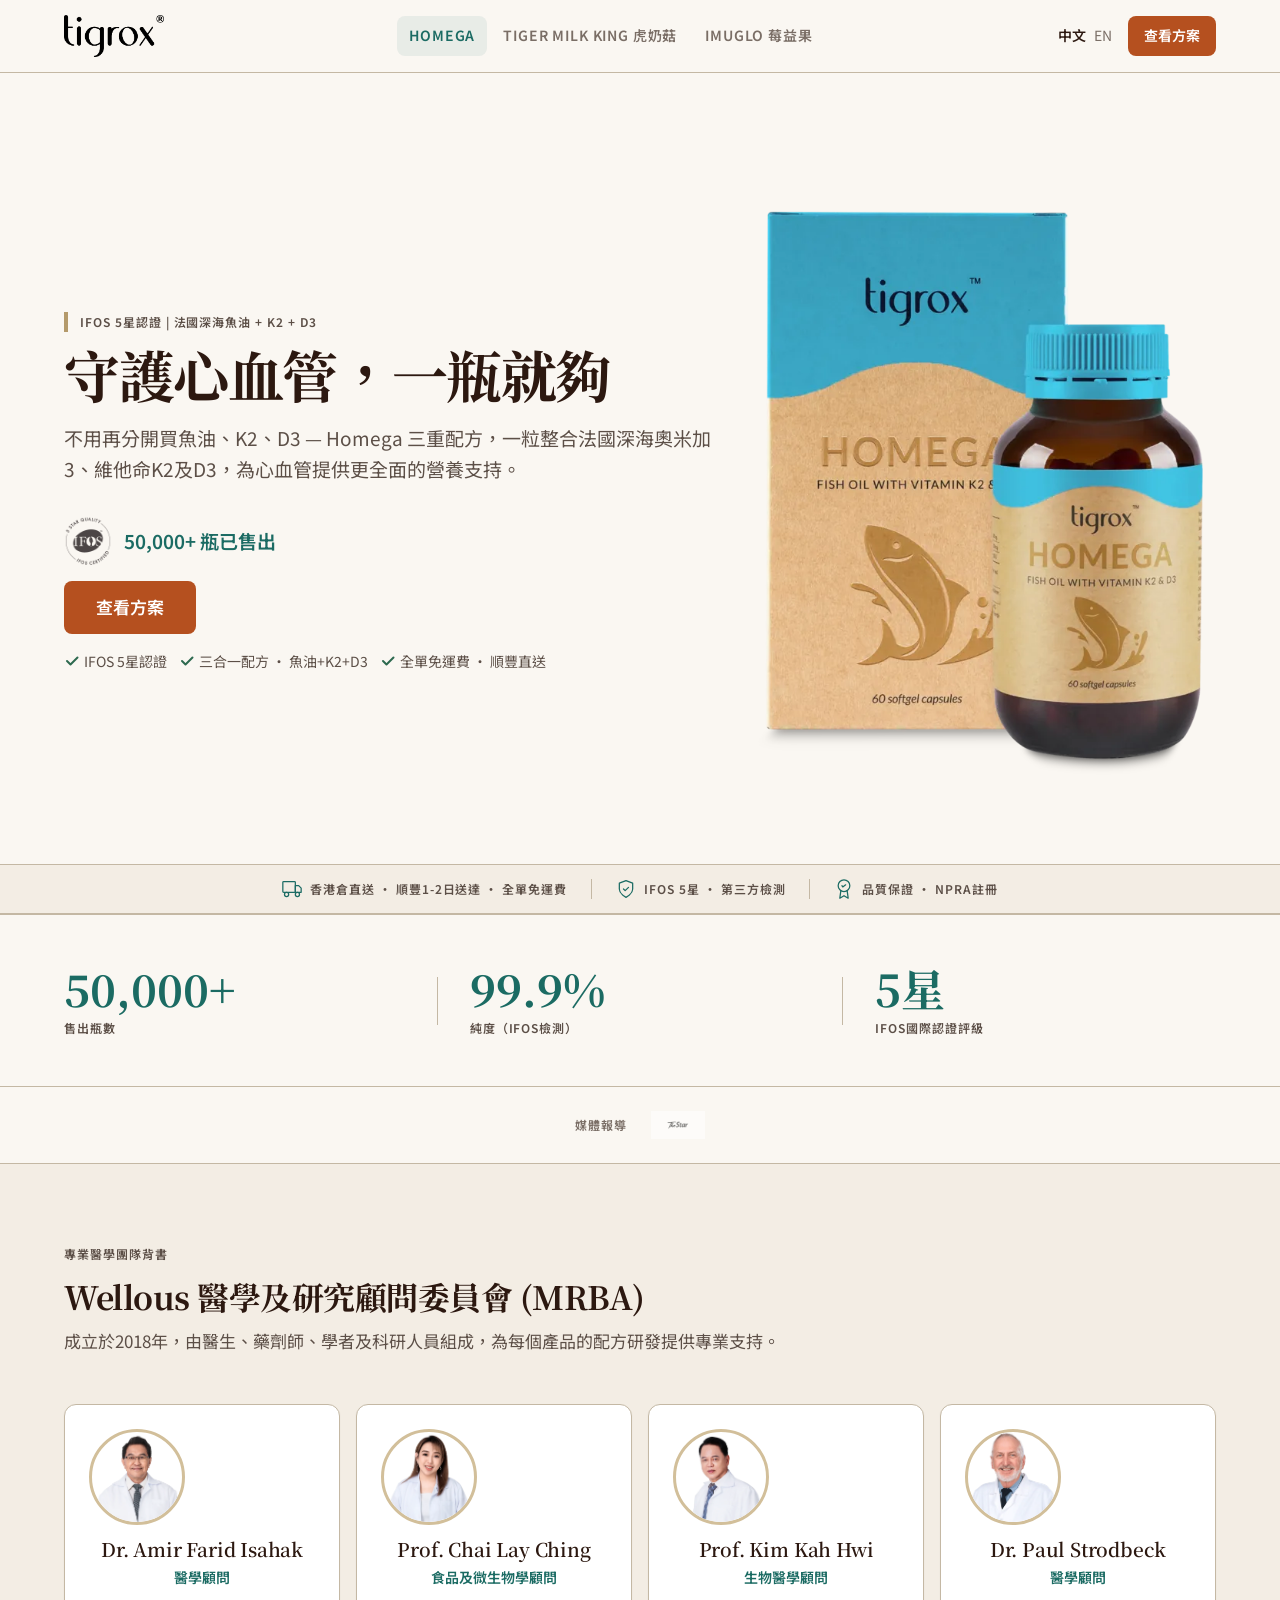
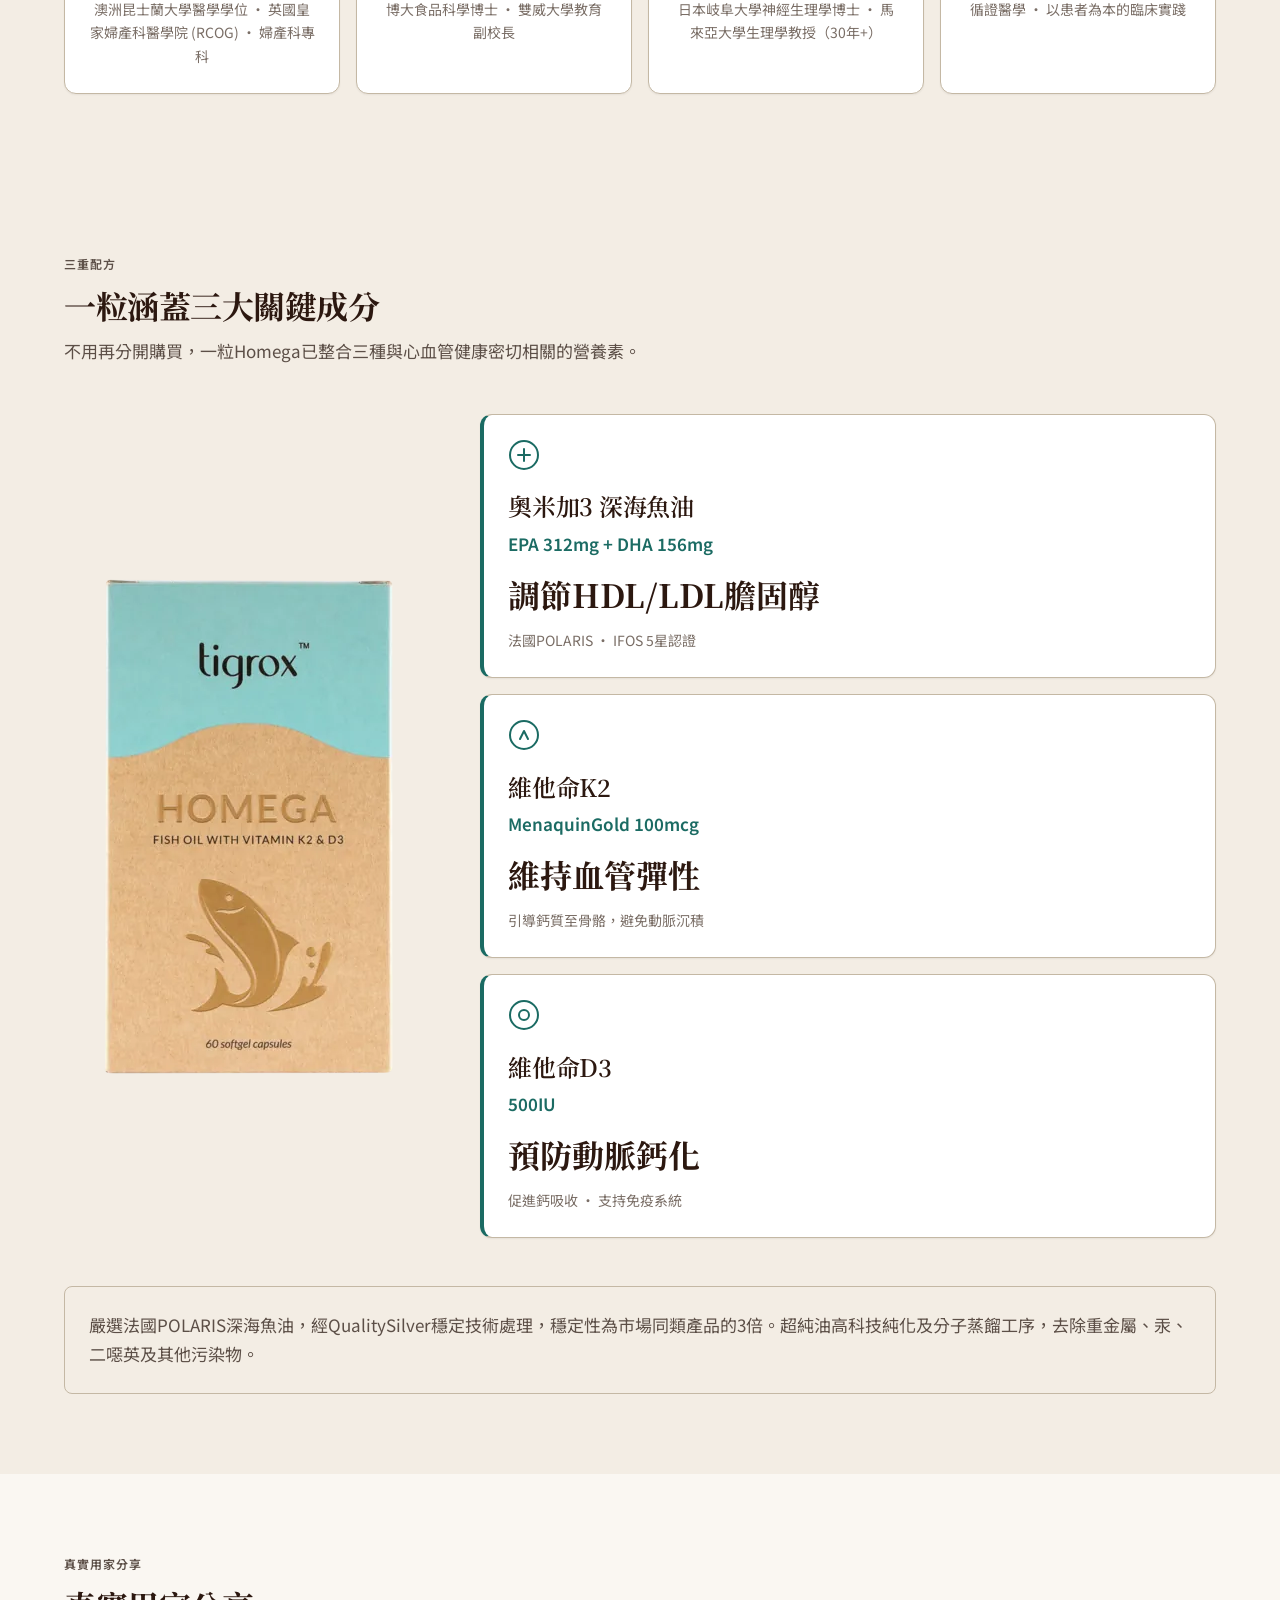
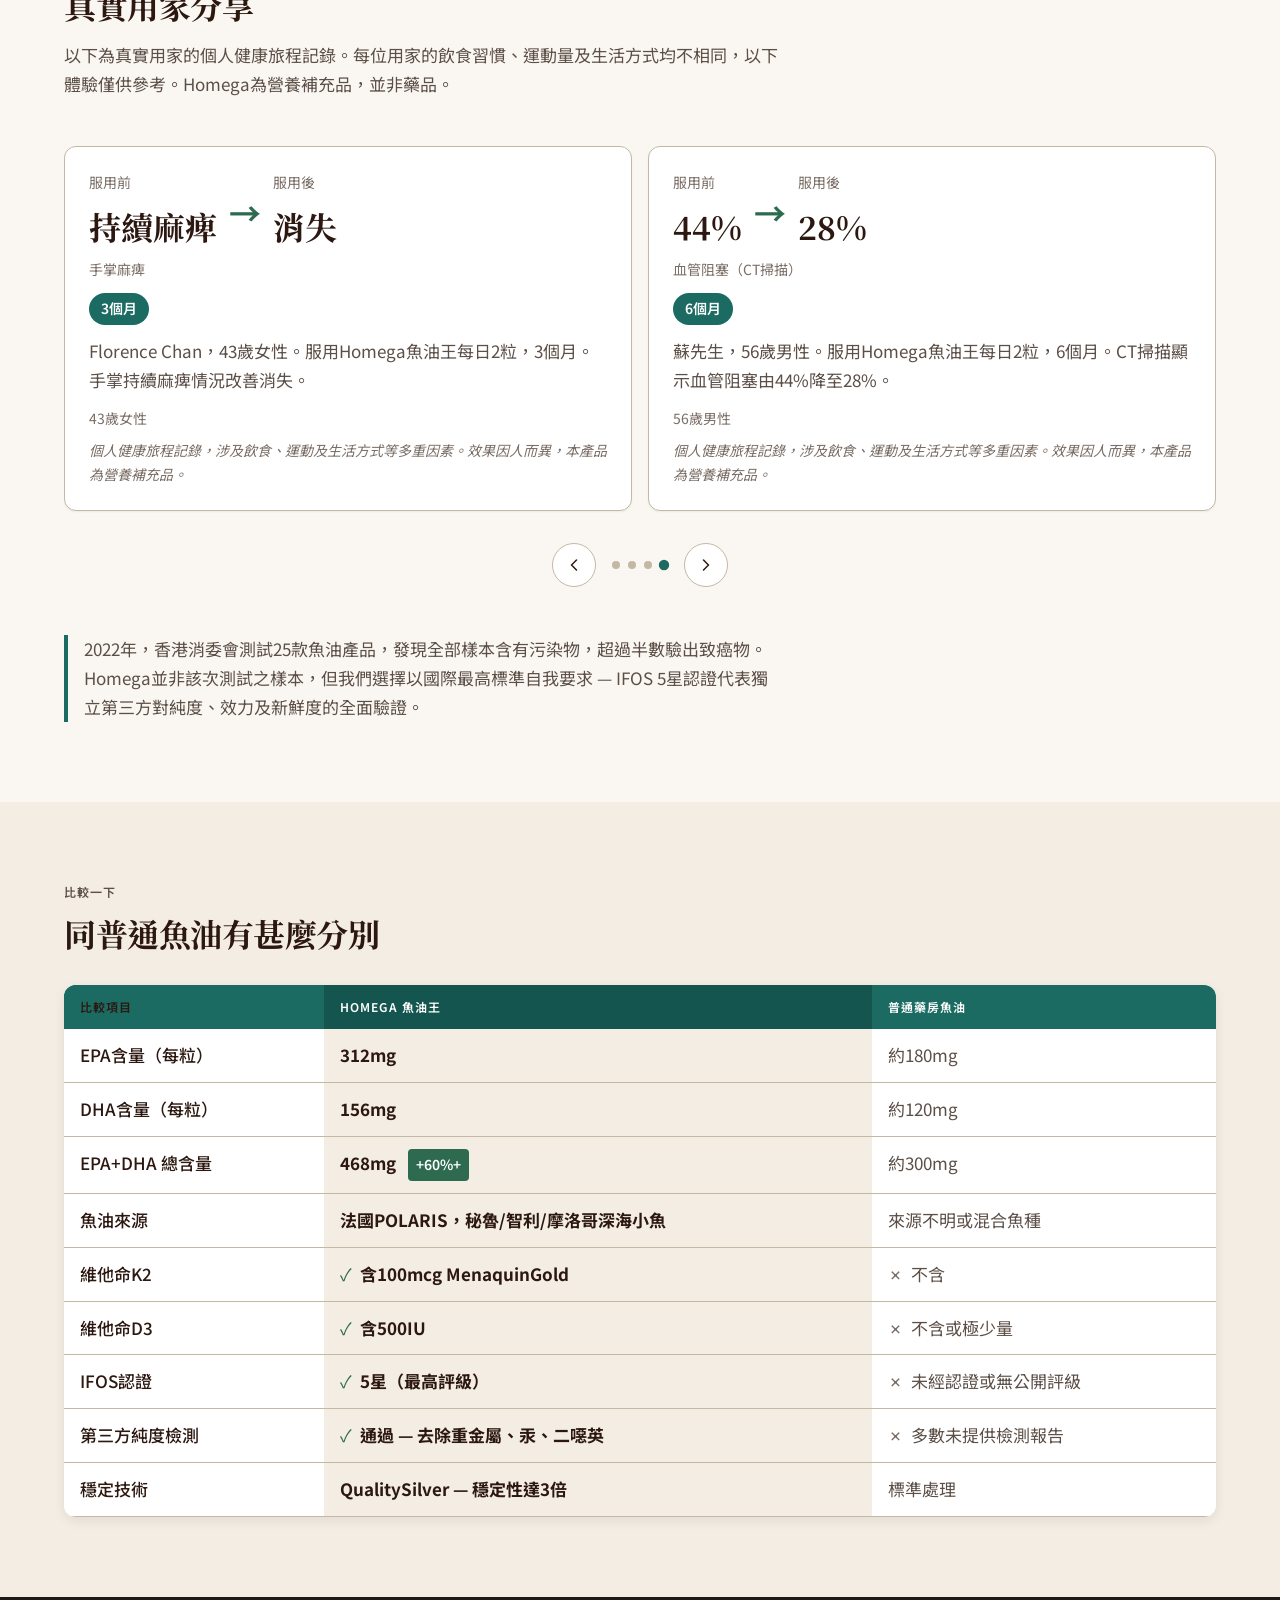
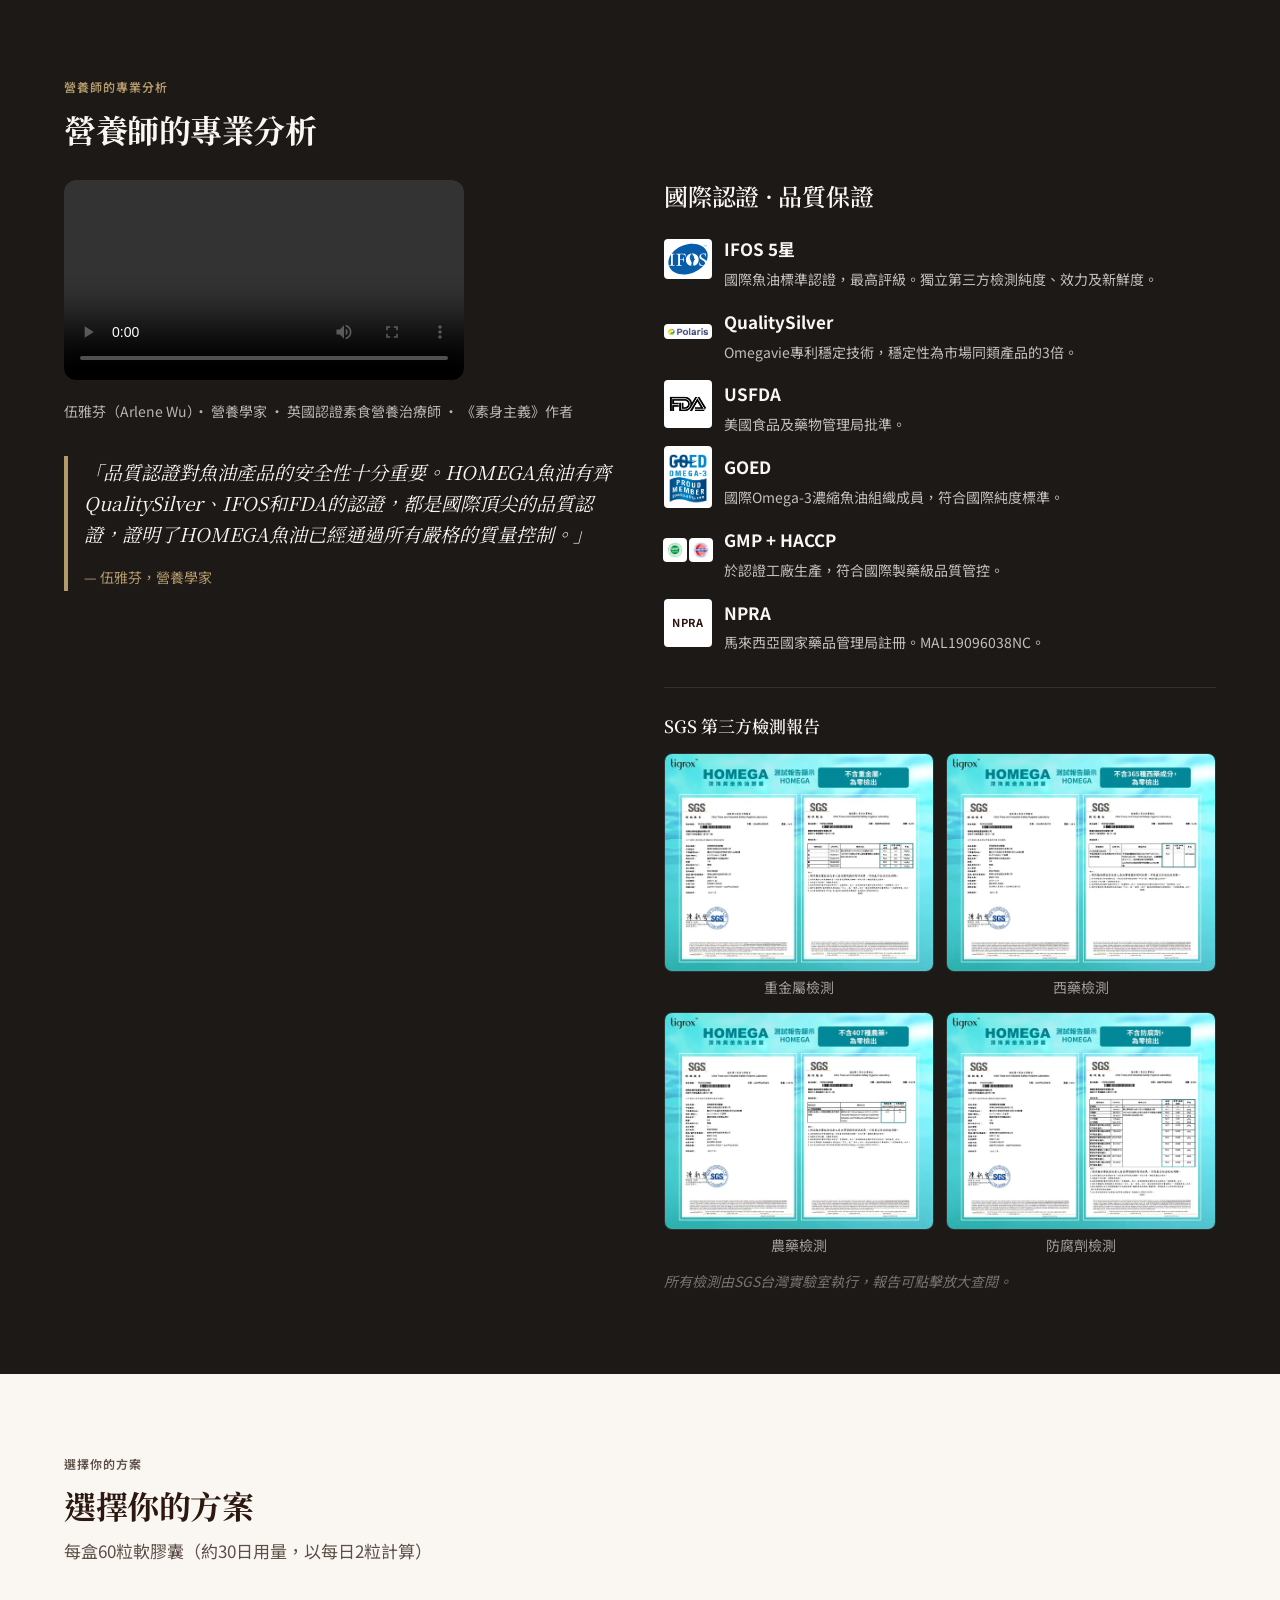
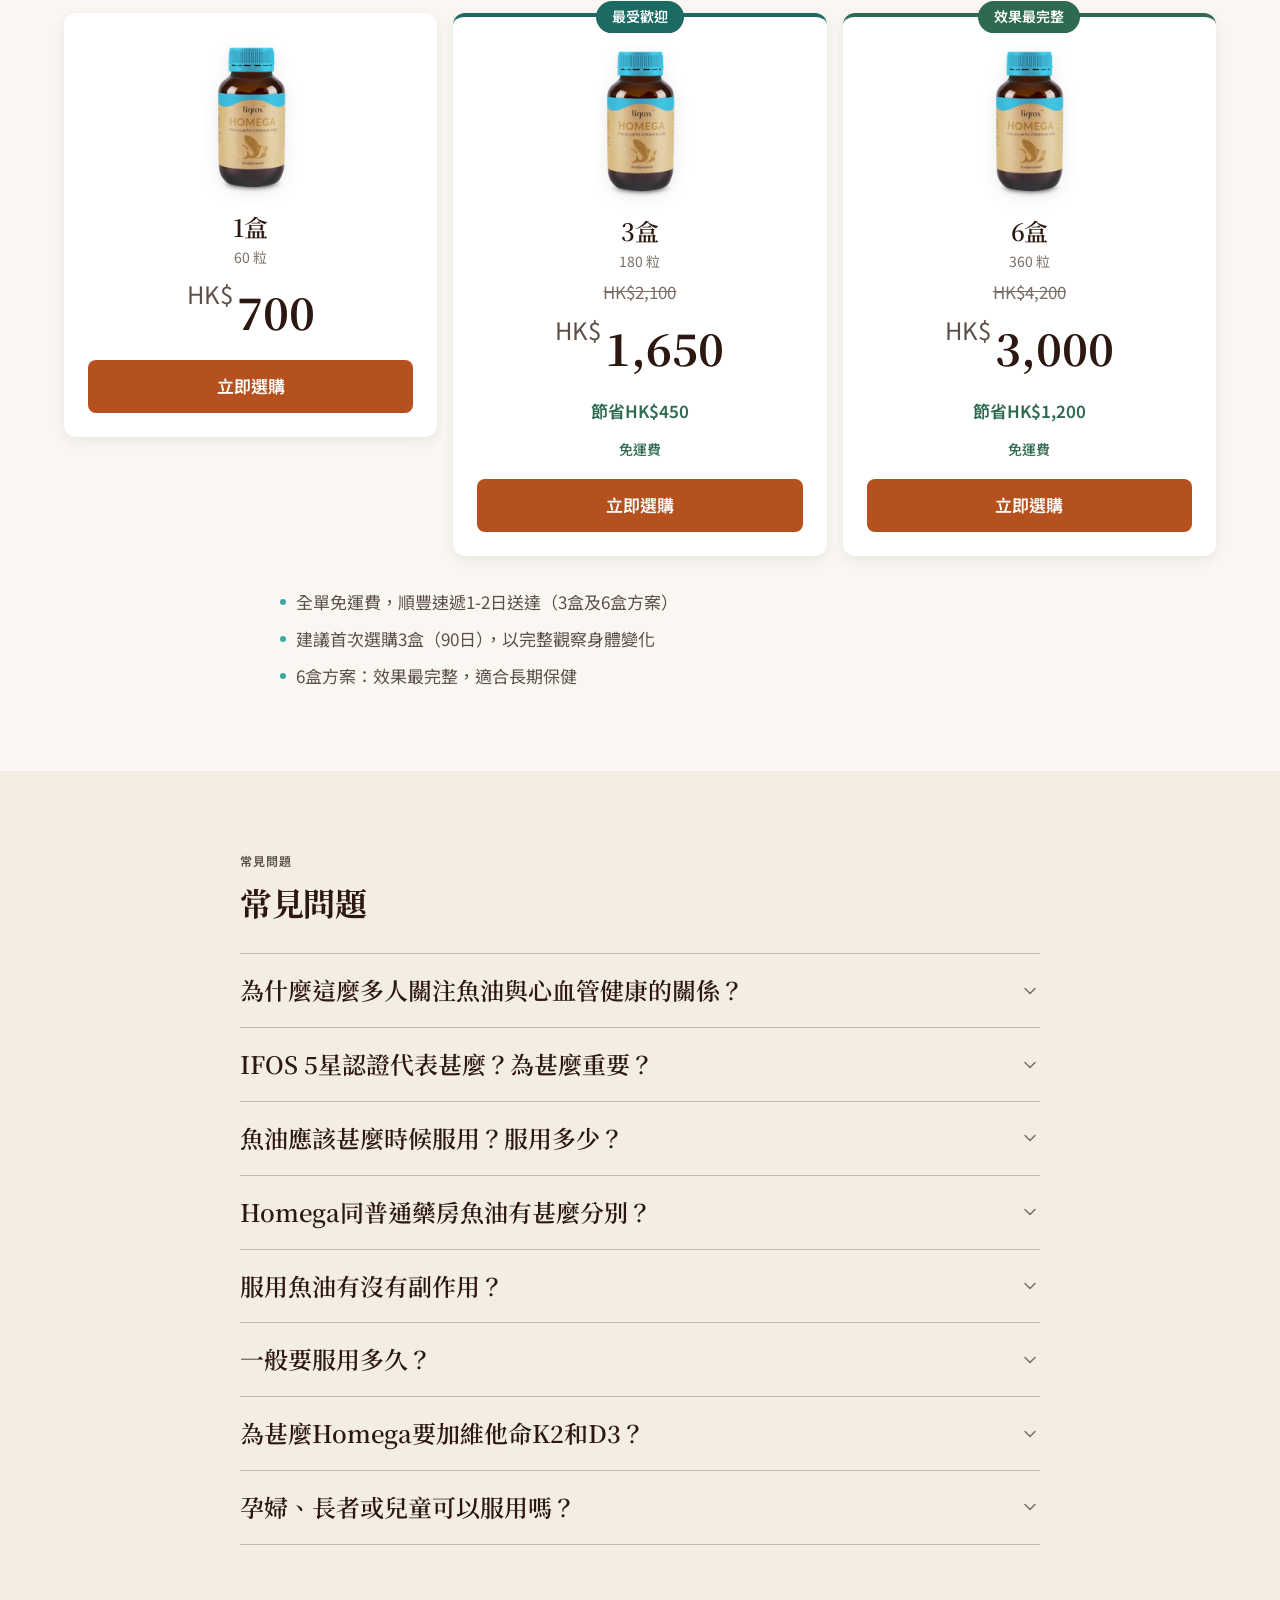
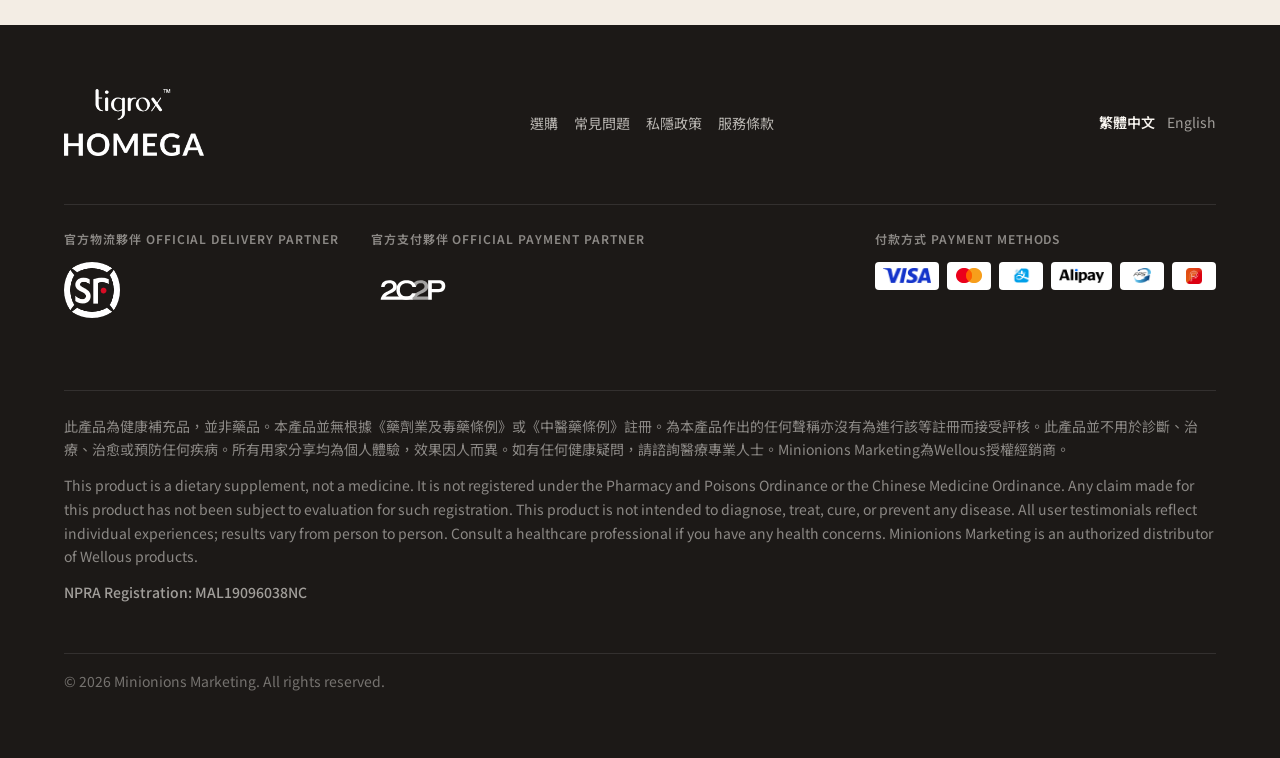
==== commit 8218842f: "feat(tracking): page buy taps go to Meta as BuyTap, not InitiateCheckout The Wellous store now loads" ====
--- a/index.html
+++ b/index.html
@@ -1324,6 +1324,6 @@
     </div>
   </div>
 
-  <script src="js/main.js?v=4"></script>
+  <script src="js/main.js?v=5"></script>
 </body>
 </html>
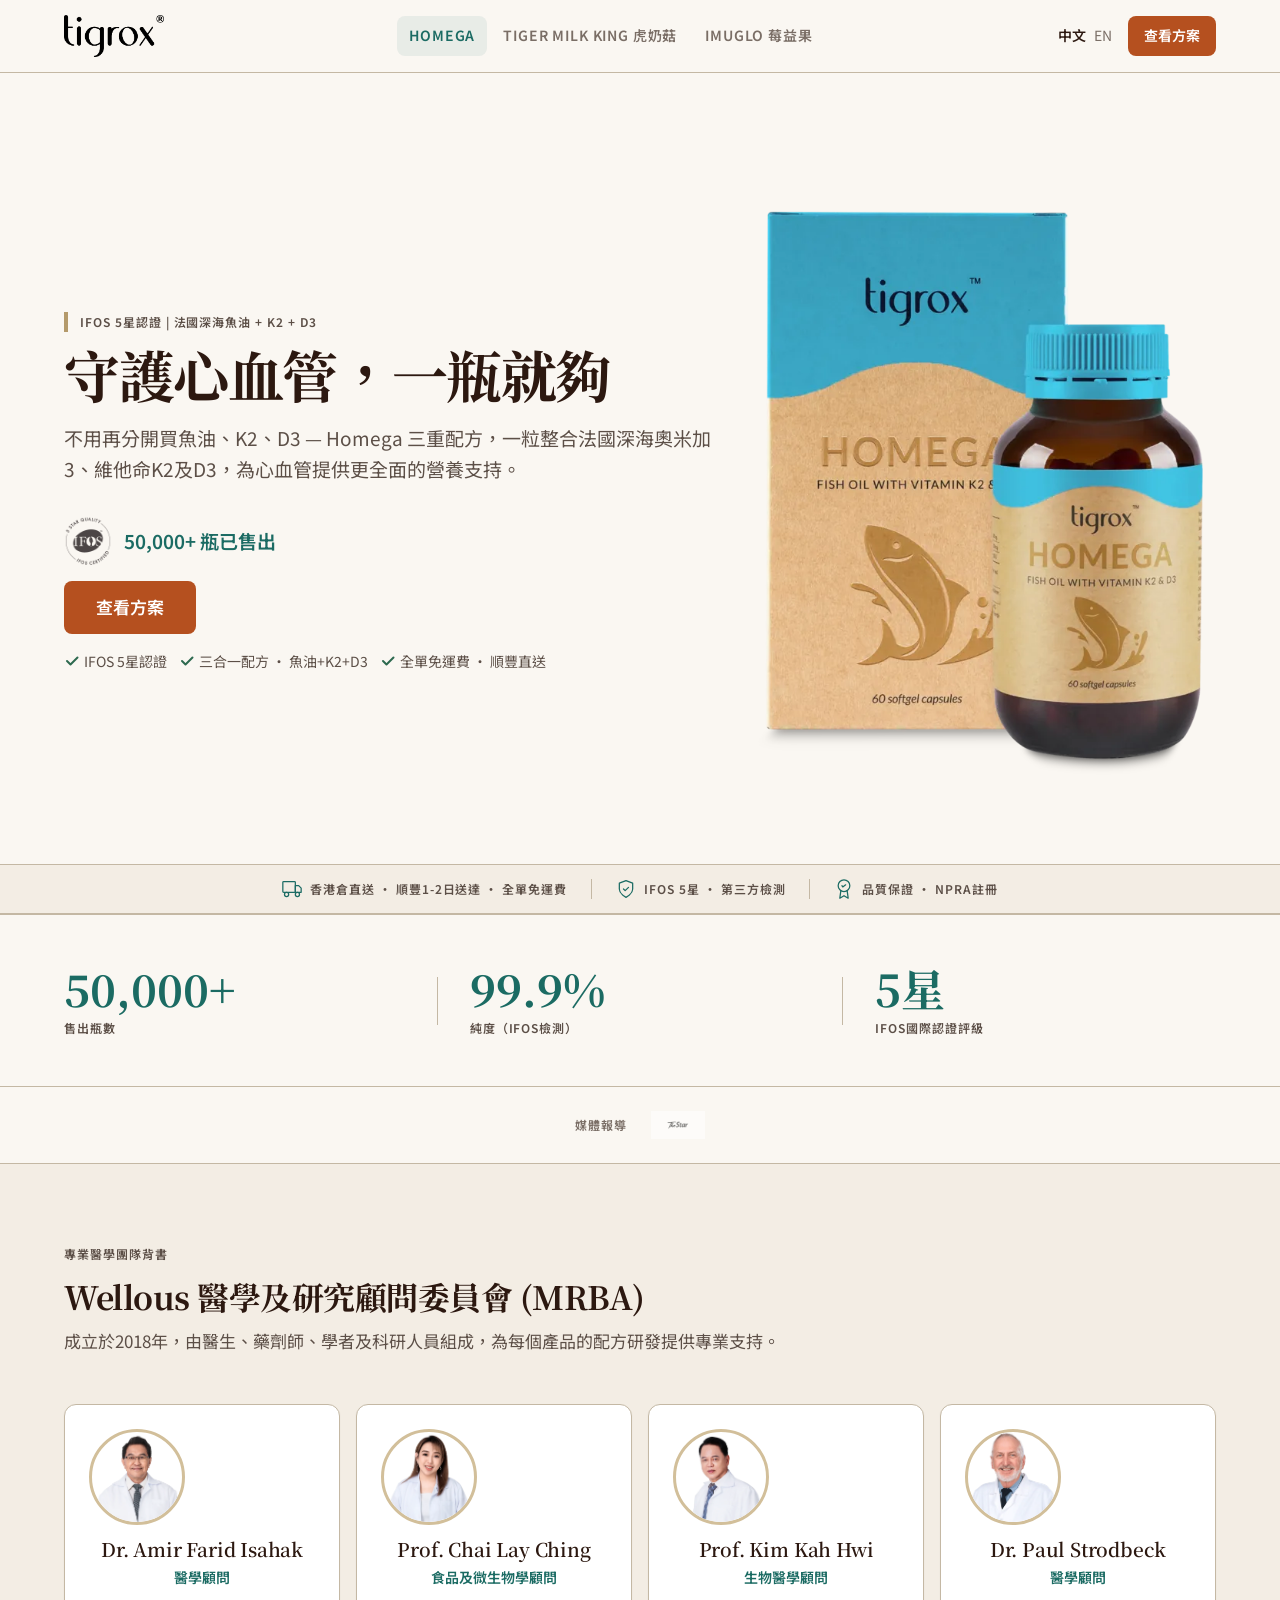
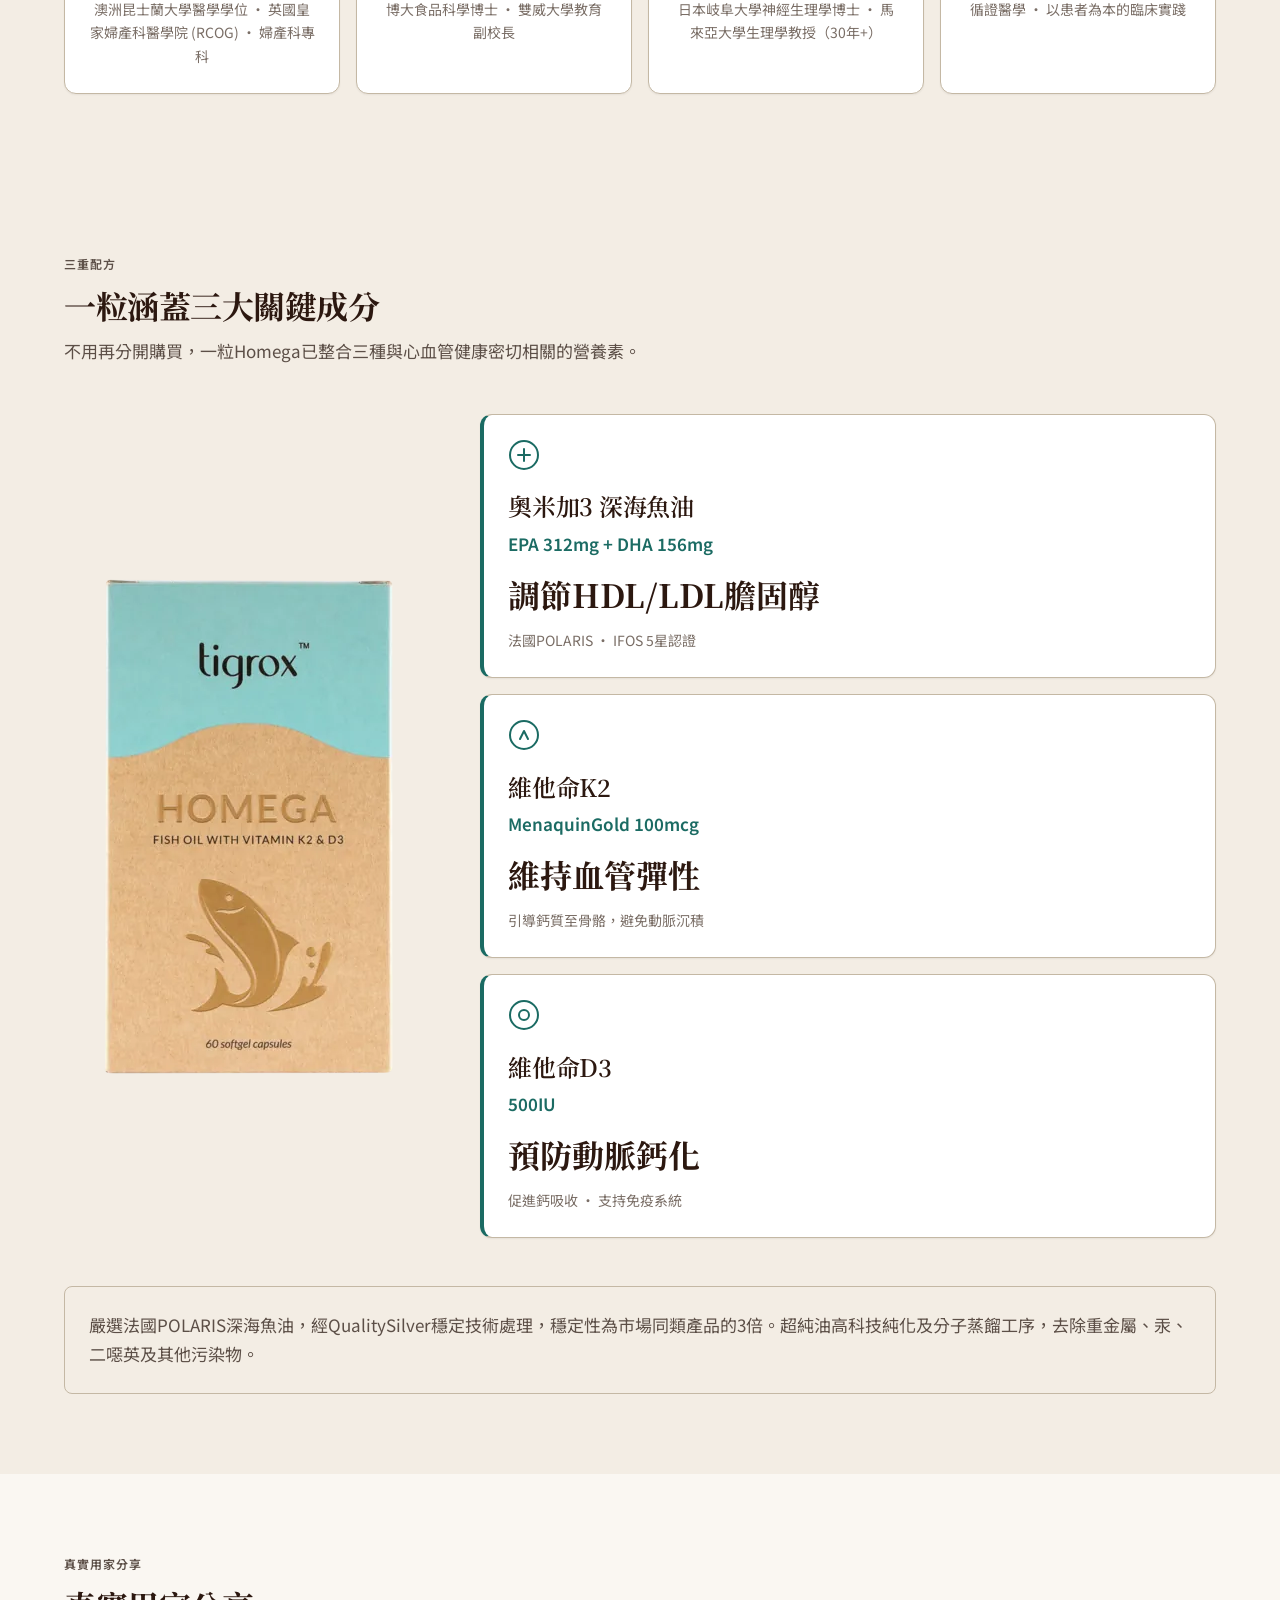
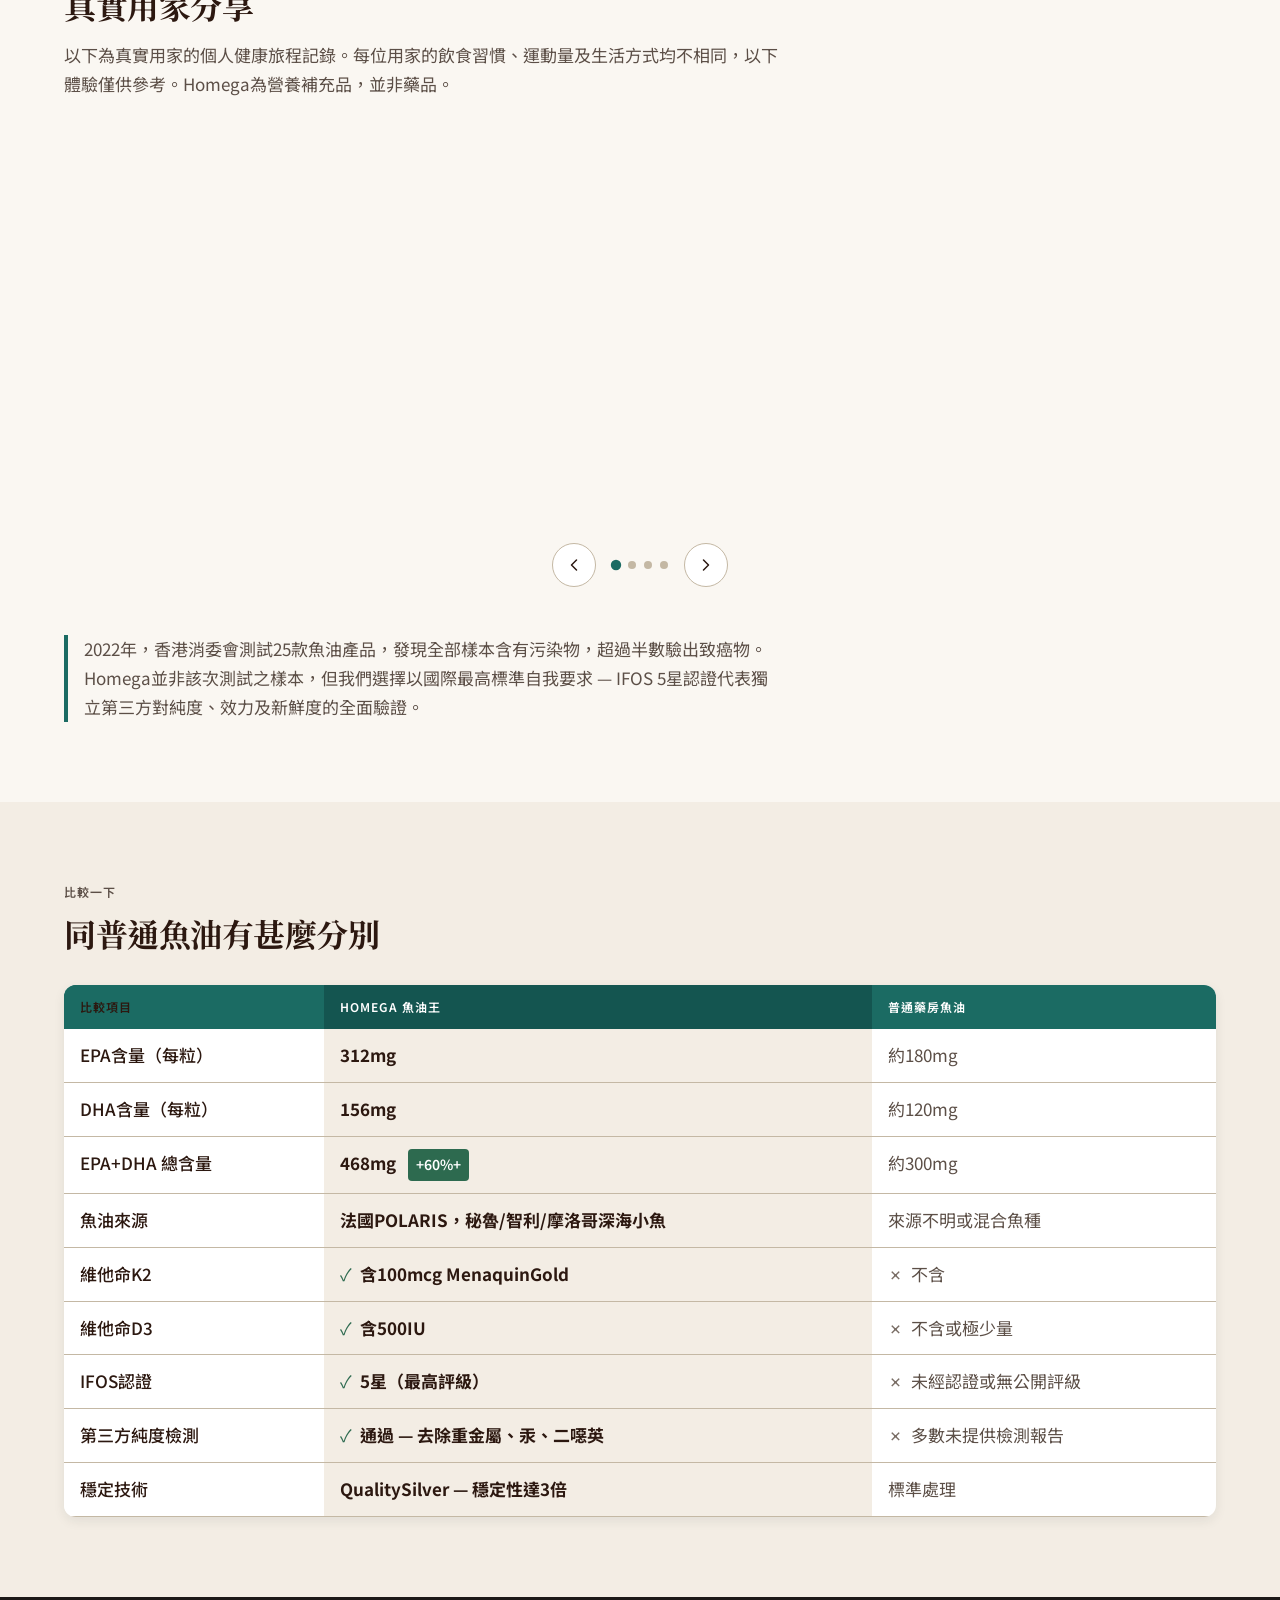
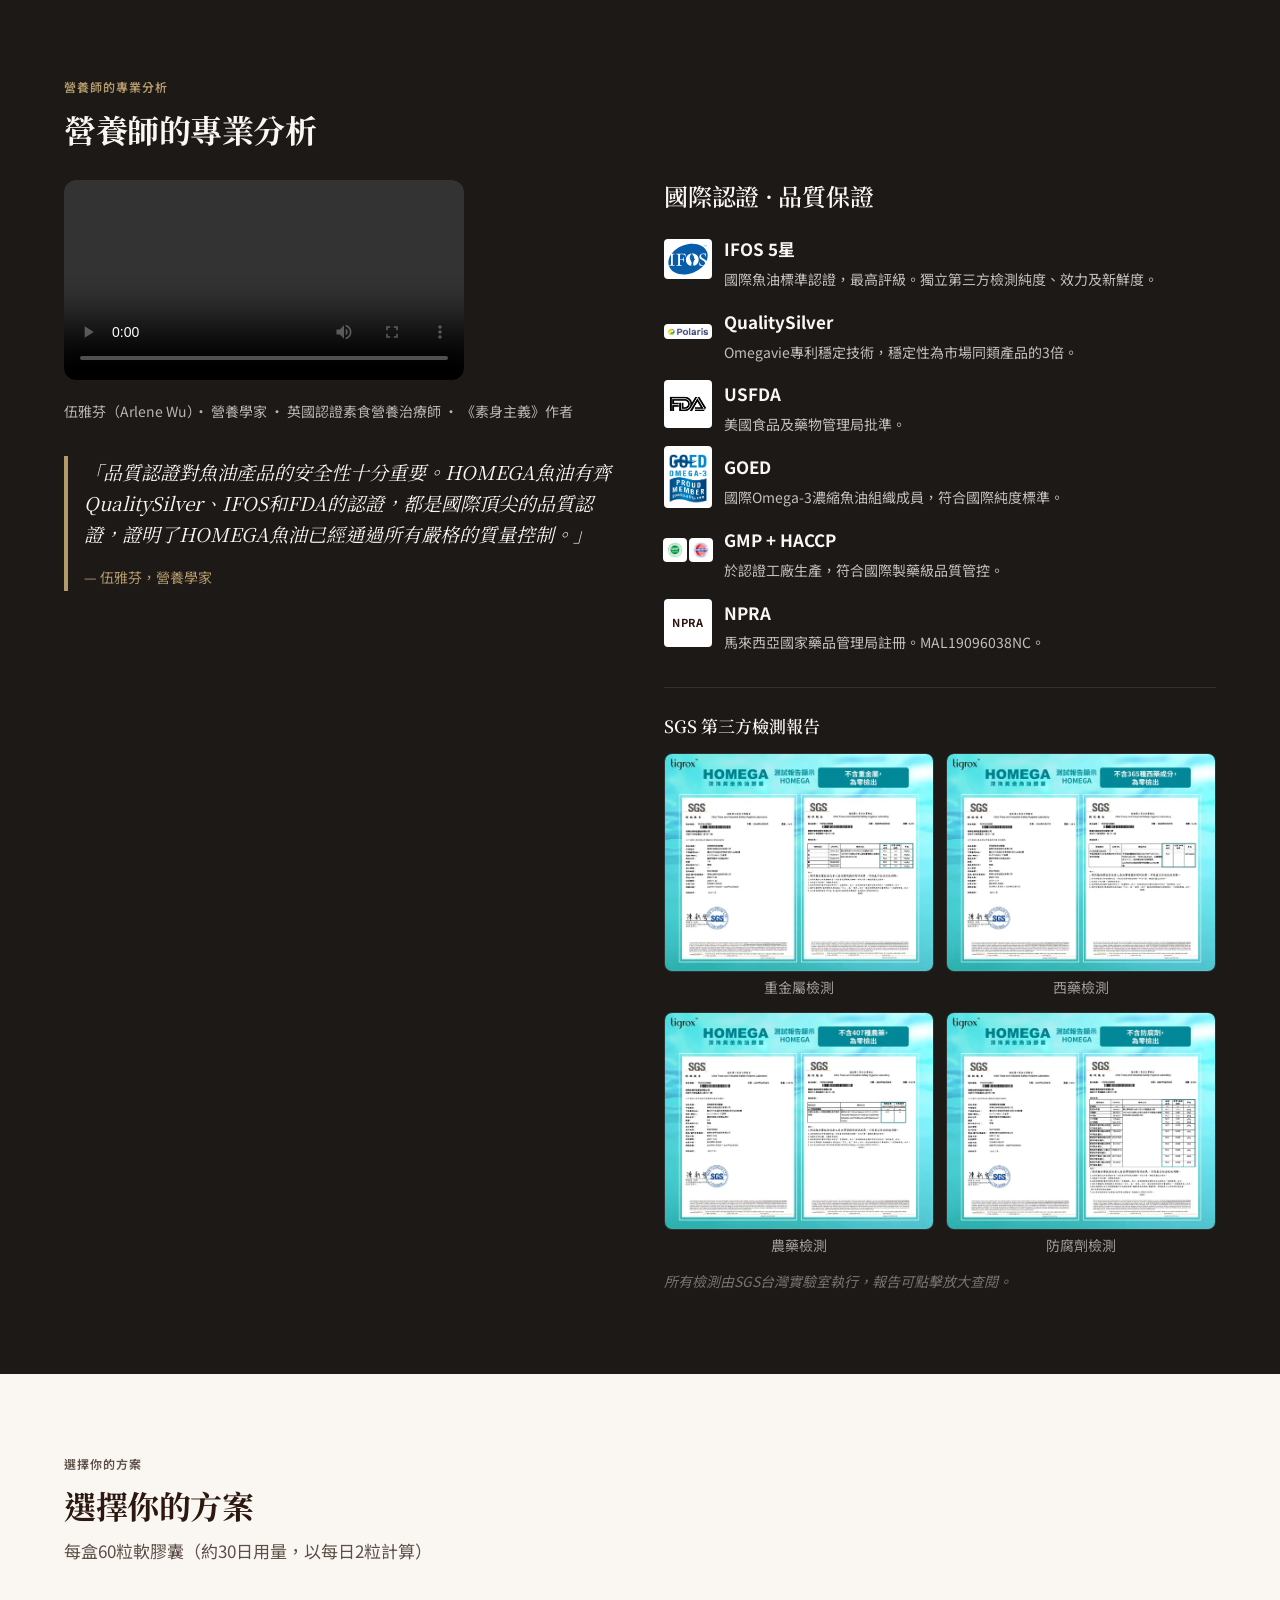
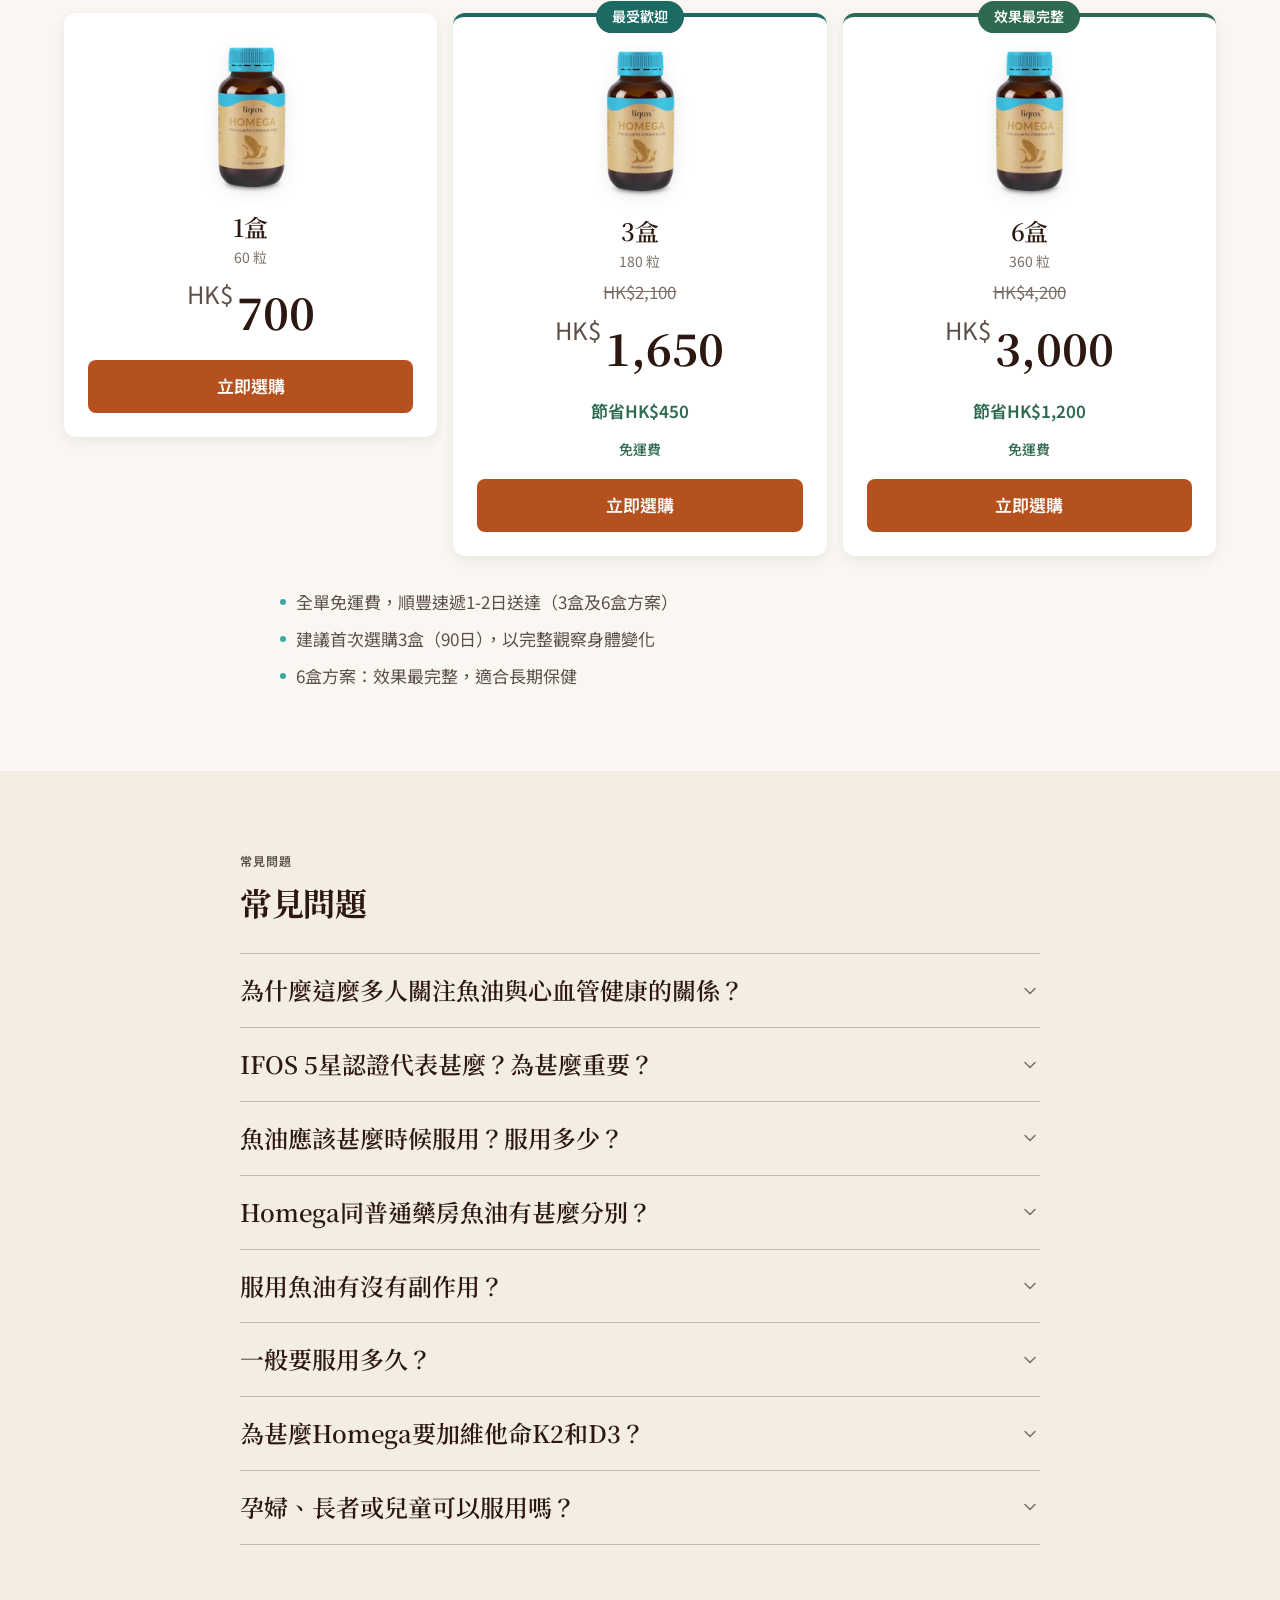
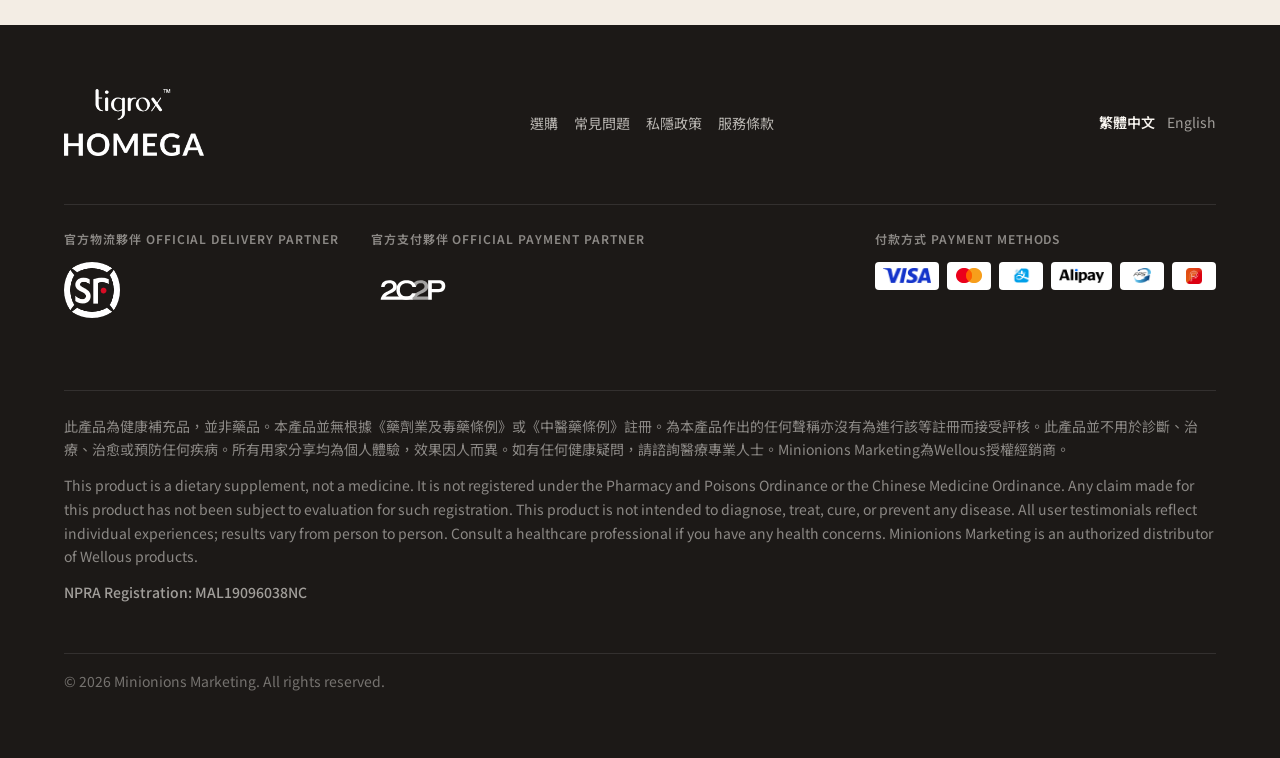
==== commit 1ac7fbc8: "feat(tracking): Microsoft Clarity (project ytawl62b82) on the five marketing pages Heatmaps + sessio" ====
--- a/index.html
+++ b/index.html
@@ -53,6 +53,14 @@
     fbq('track', 'PageView');
   </script>
   <noscript><img height="1" width="1" style="display:none" src="https://www.facebook.com/tr?id=880040134821675&ev=PageView&noscript=1"/></noscript>
+  <!-- Microsoft Clarity: heatmaps + session recordings (form typing masked). Project ytawl62b82 -->
+  <script type="text/javascript">
+    (function(c,l,a,r,i,t,y){
+        c[a]=c[a]||function(){(c[a].q=c[a].q||[]).push(arguments)};
+        t=l.createElement(r);t.async=1;t.src="https://www.clarity.ms/tag/"+i;
+        y=l.getElementsByTagName(r)[0];y.parentNode.insertBefore(t,y);
+    })(window, document, "clarity", "script", "ytawl62b82");
+  </script>
 
   <!-- Font Loading Strategy: Preload Noto Serif TC (heading font, used in hero — near LCP) -->
   <link rel="preconnect" href="https://fonts.googleapis.com">
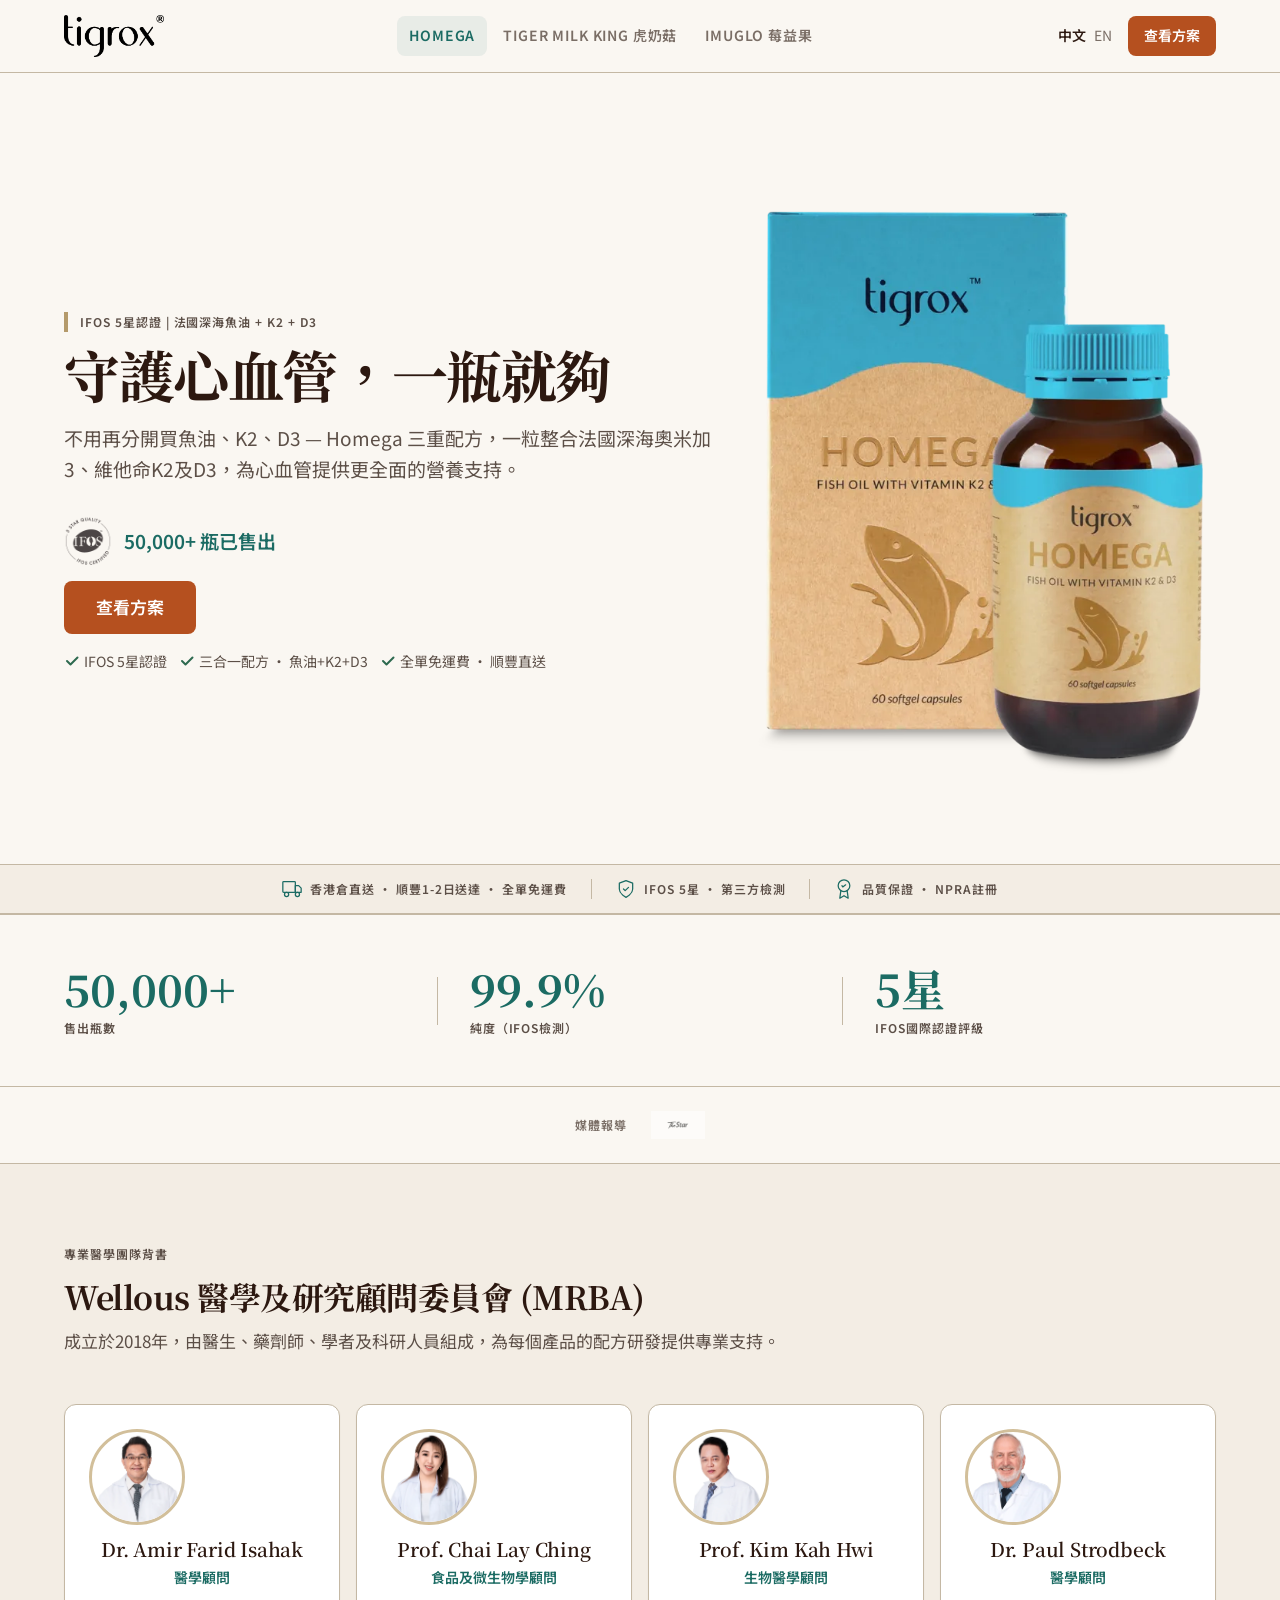
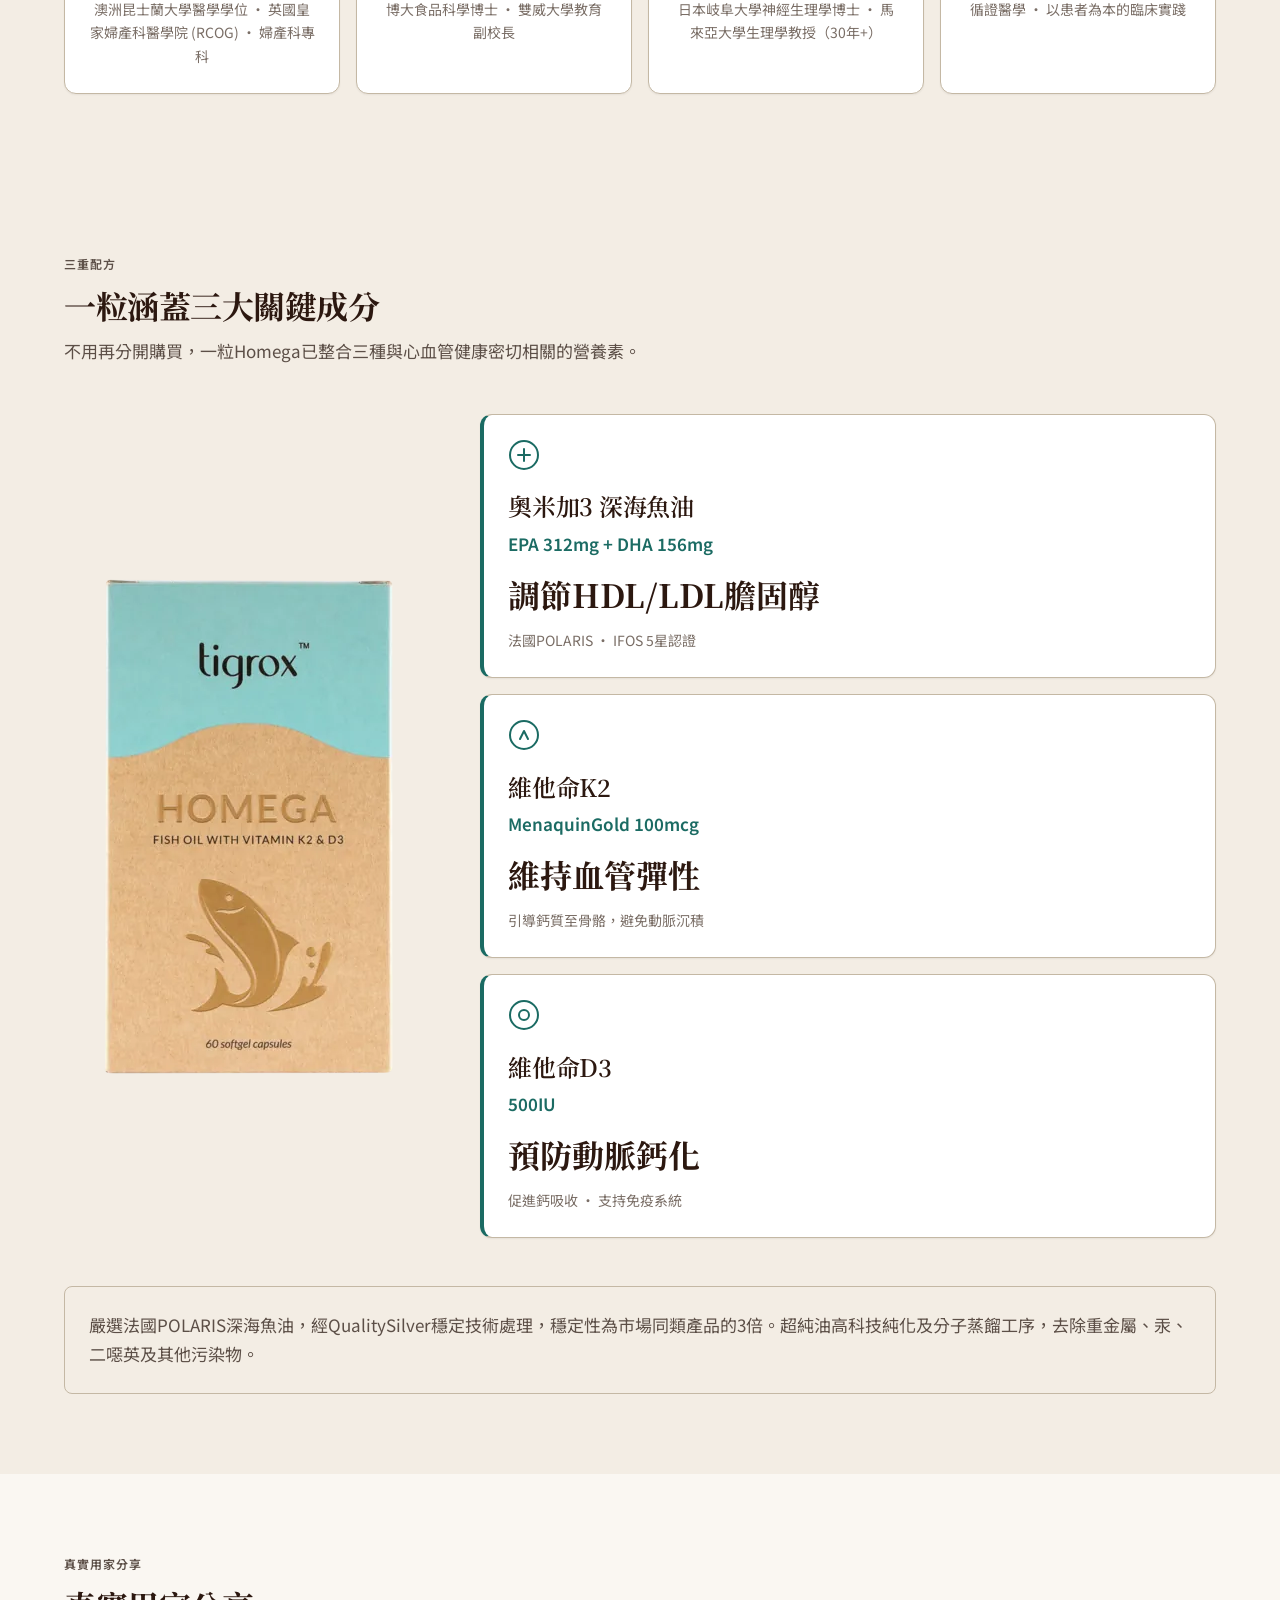
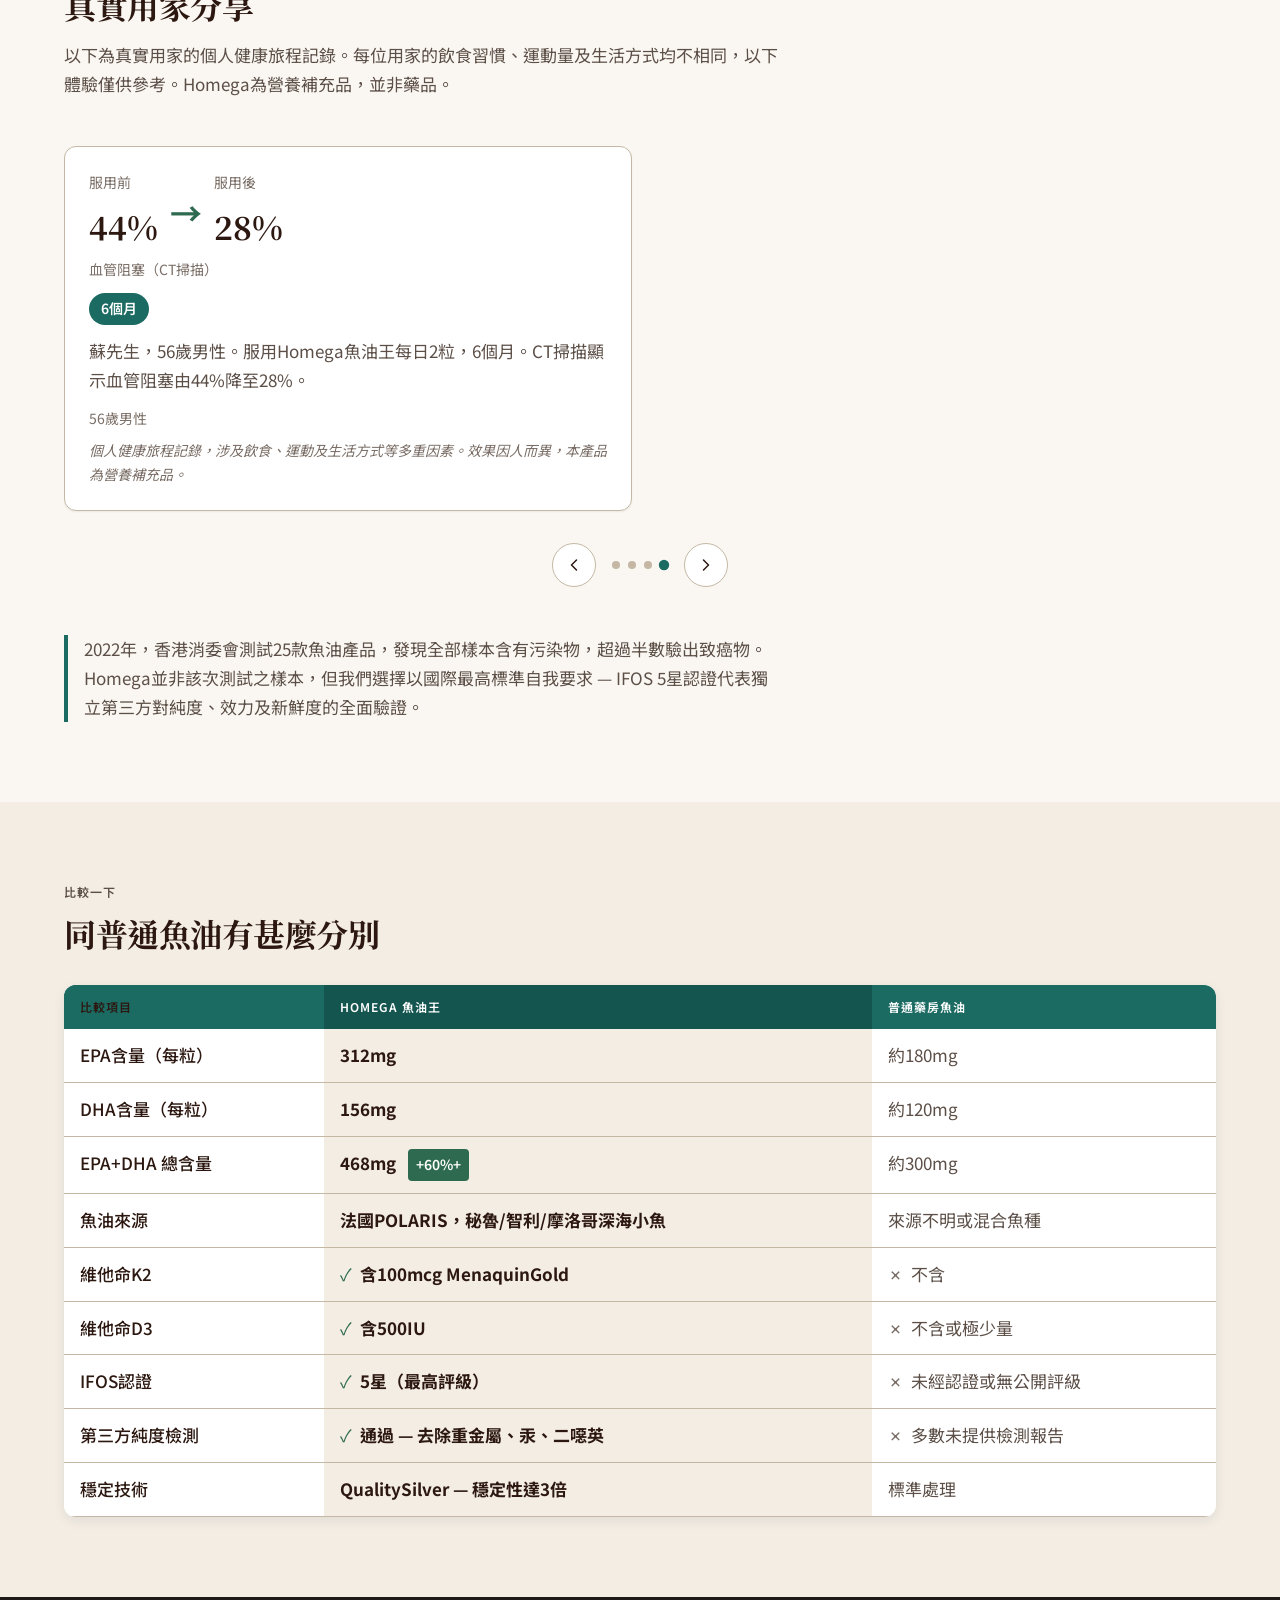
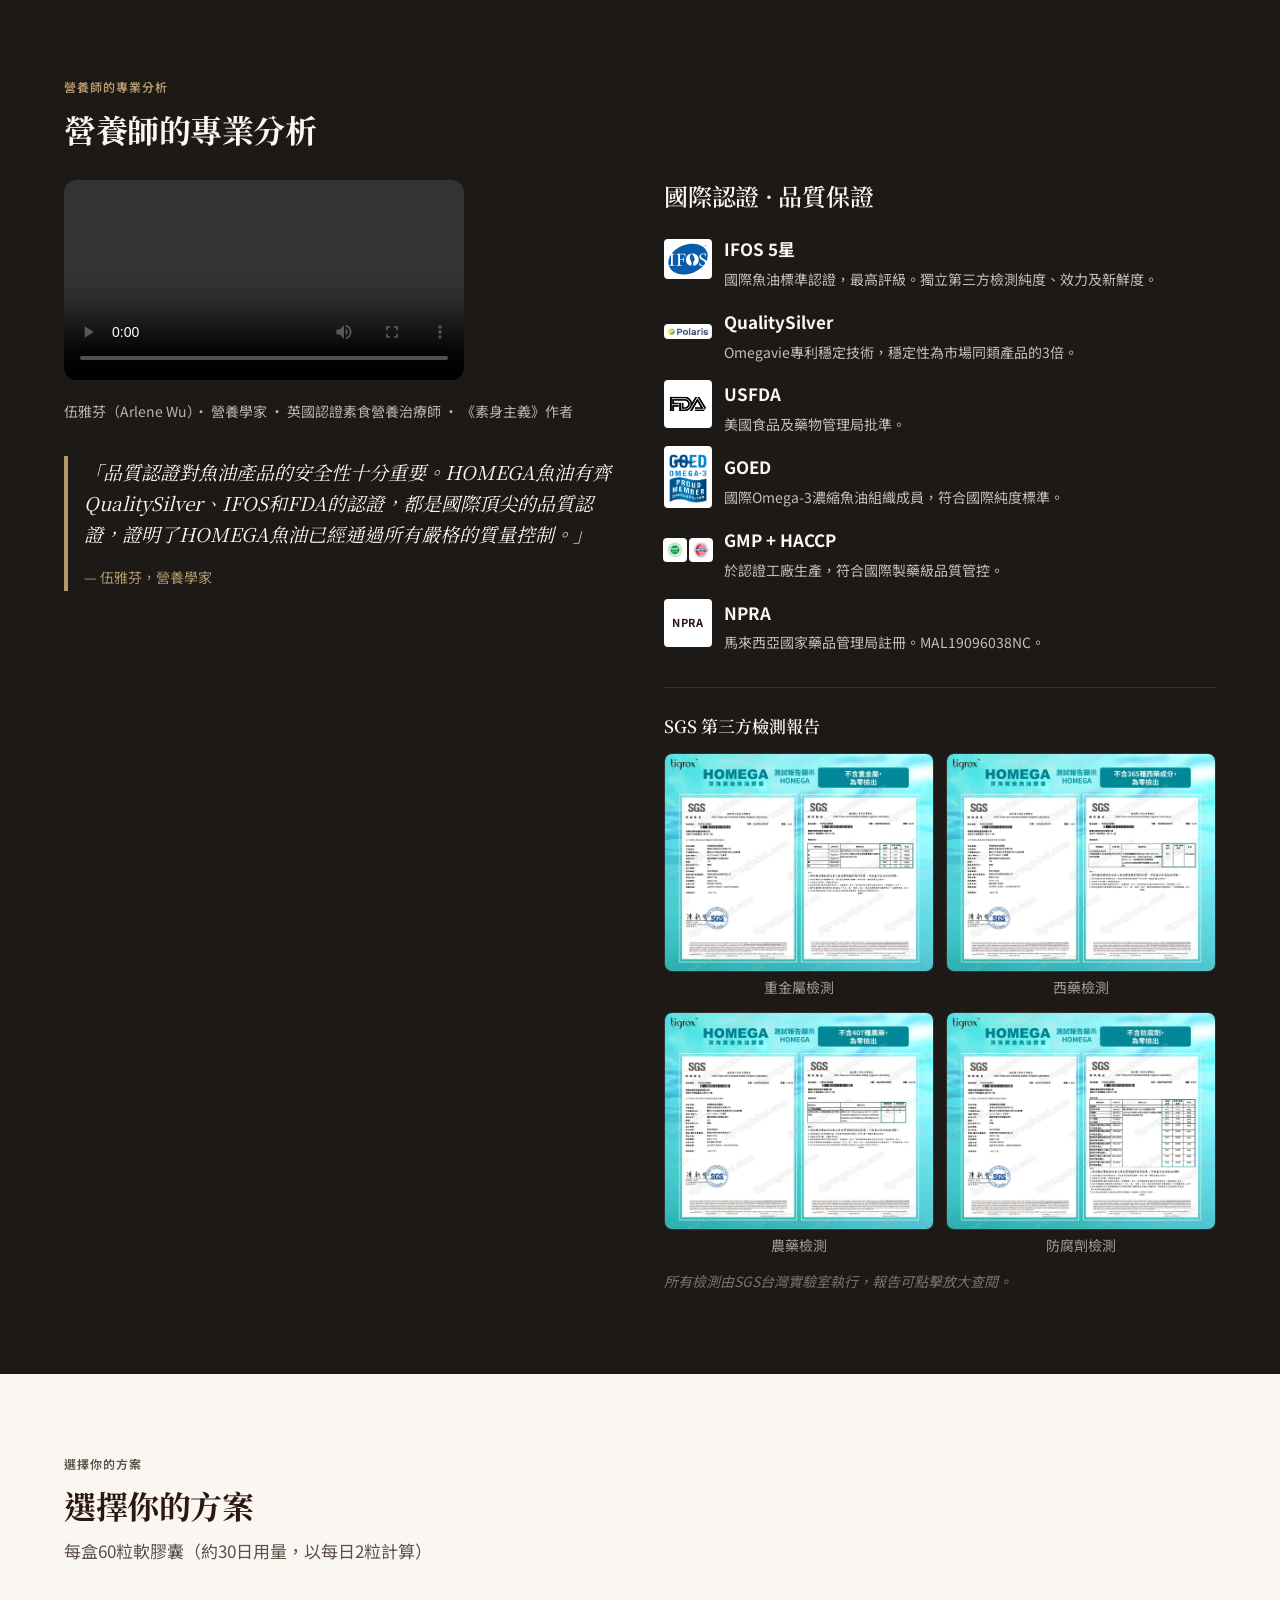
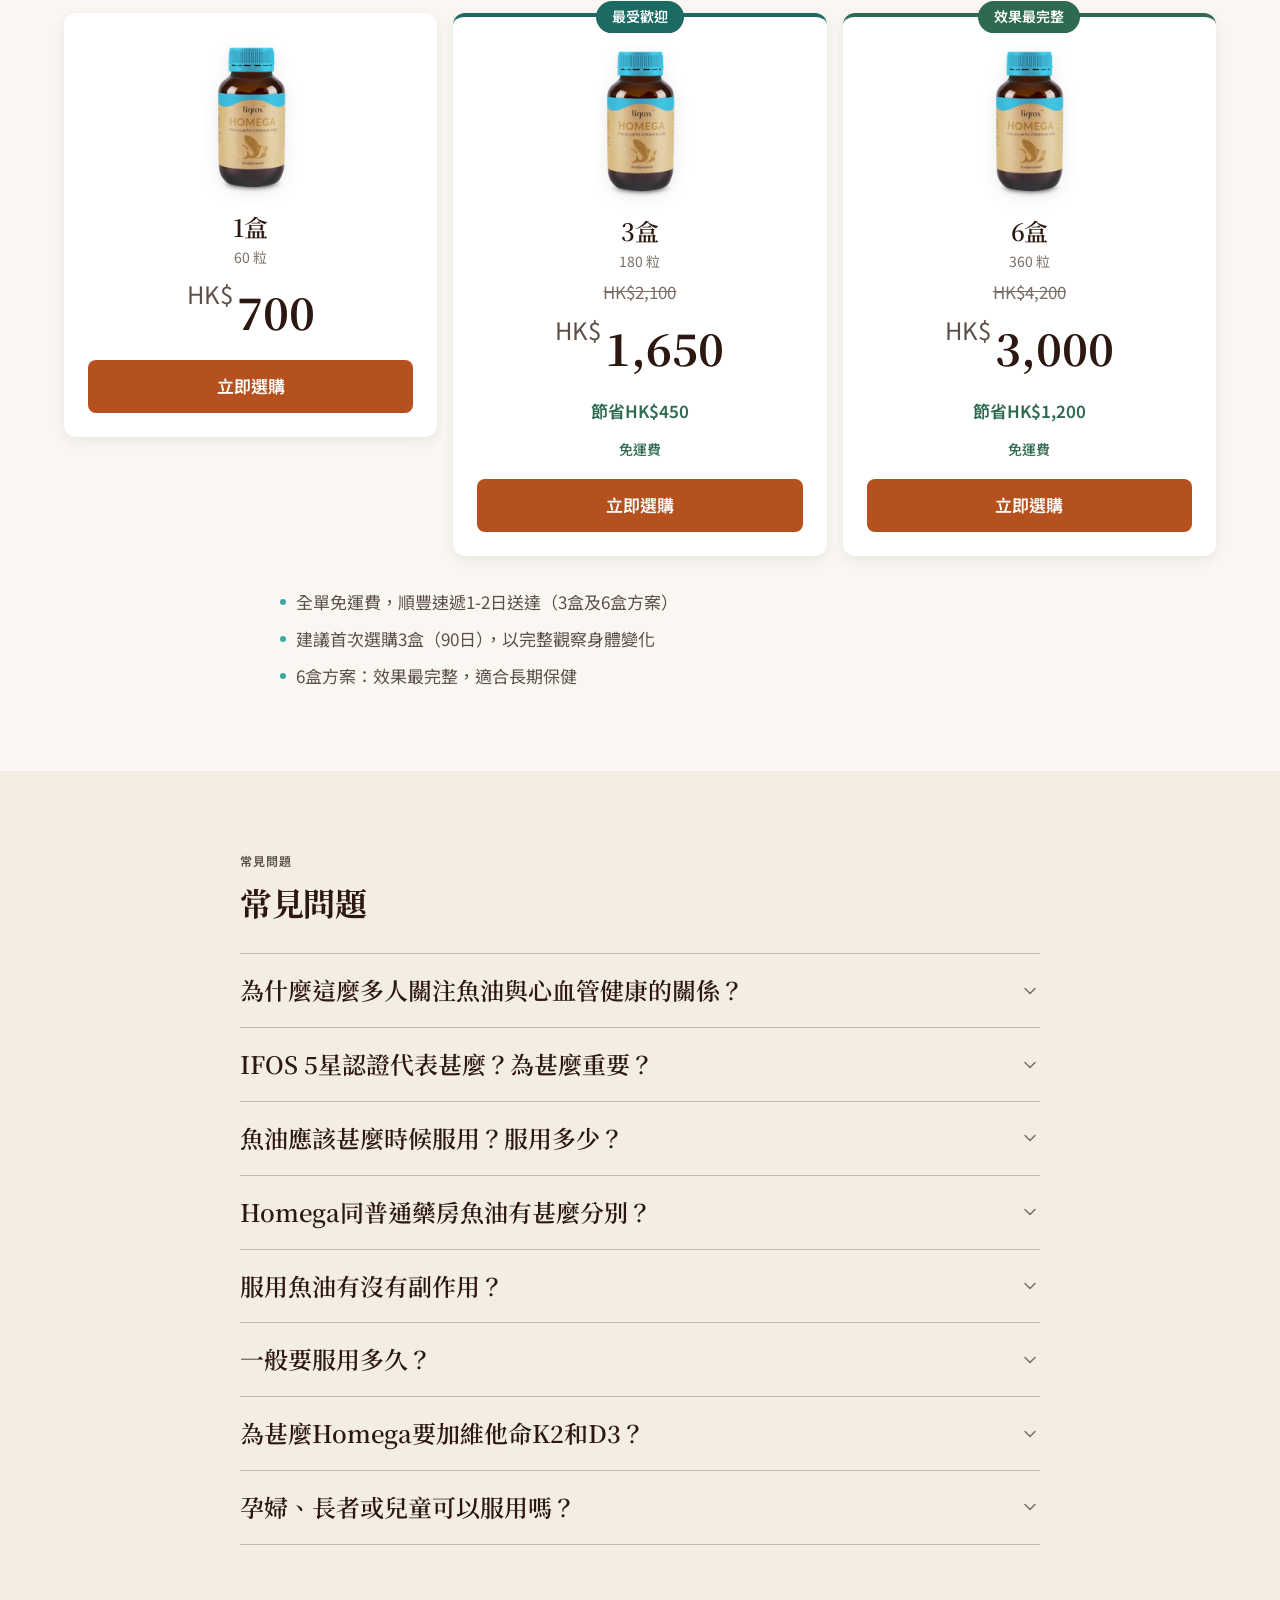
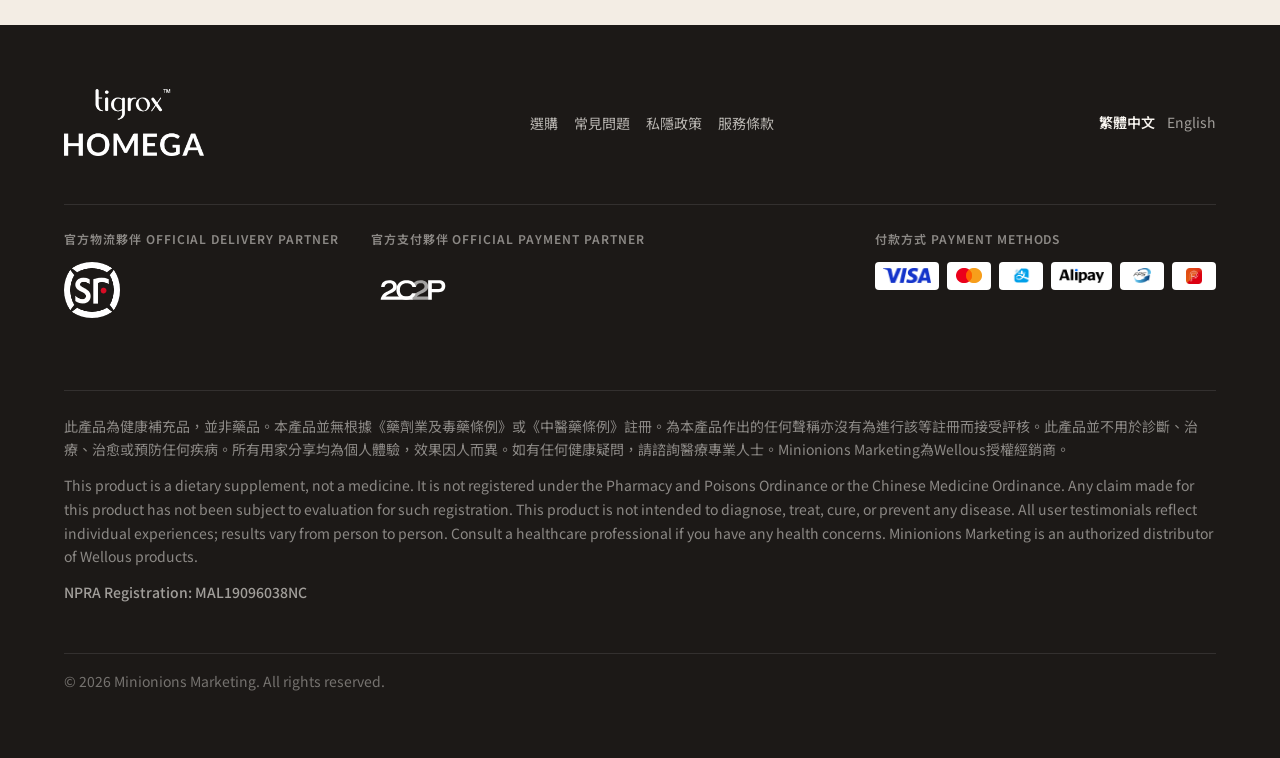
==== commit f2e652f8: "feat(certs): IFOS 5-star certificate (Traditional Chinese caption) in the report viewer + tigroxglob" ====
--- a/index.html
+++ b/index.html
@@ -891,20 +891,20 @@
             <div class="cert-reports">
               <h4 class="cert-reports__heading">SGS 第三方檢測報告</h4>
               <div class="cert-reports__grid">
-                <a href="images/cert-HOMEGA檢驗報告(重金屬).webp" class="cert-reports__item" target="_blank" rel="noopener">
-                  <img src="images/cert-HOMEGA檢驗報告(重金屬).webp" alt="HOMEGA 重金屬檢測報告 — 零檢出" loading="lazy" width="150" height="106">
+                <a href="images/sgs-heavy-metals-2000.webp?v=2" class="cert-reports__item" target="_blank" rel="noopener">
+                  <img src="images/cert-HOMEGA檢驗報告(重金屬).webp?v=2" alt="HOMEGA 重金屬檢測報告 — 零檢出" loading="lazy" width="150" height="106">
                   <span class="text-small">重金屬檢測</span>
                 </a>
-                <a href="images/cert-HOMEGA檢驗報告(西藥).webp" class="cert-reports__item" target="_blank" rel="noopener">
-                  <img src="images/cert-HOMEGA檢驗報告(西藥).webp" alt="HOMEGA 西藥檢測報告 — 零檢出" loading="lazy" width="150" height="106">
+                <a href="images/sgs-western-drugs-2000.webp?v=2" class="cert-reports__item" target="_blank" rel="noopener">
+                  <img src="images/cert-HOMEGA檢驗報告(西藥).webp?v=2" alt="HOMEGA 西藥檢測報告 — 零檢出" loading="lazy" width="150" height="106">
                   <span class="text-small">西藥檢測</span>
                 </a>
-                <a href="images/cert-HOMEGA檢驗報告(農藥).webp" class="cert-reports__item" target="_blank" rel="noopener">
-                  <img src="images/cert-HOMEGA檢驗報告(農藥).webp" alt="HOMEGA 農藥檢測報告 — 零檢出" loading="lazy" width="150" height="106">
+                <a href="images/sgs-pesticides-2000.webp?v=2" class="cert-reports__item" target="_blank" rel="noopener">
+                  <img src="images/cert-HOMEGA檢驗報告(農藥).webp?v=2" alt="HOMEGA 農藥檢測報告 — 零檢出" loading="lazy" width="150" height="106">
                   <span class="text-small">農藥檢測</span>
                 </a>
-                <a href="images/cert-HOMEGA檢驗報告(防腐劑).webp" class="cert-reports__item" target="_blank" rel="noopener">
-                  <img src="images/cert-HOMEGA檢驗報告(防腐劑).webp" alt="HOMEGA 防腐劑檢測報告 — 零檢出" loading="lazy" width="150" height="106">
+                <a href="images/sgs-preservatives-2000.webp?v=2" class="cert-reports__item" target="_blank" rel="noopener">
+                  <img src="images/cert-HOMEGA檢驗報告(防腐劑).webp?v=2" alt="HOMEGA 防腐劑檢測報告 — 零檢出" loading="lazy" width="150" height="106">
                   <span class="text-small">防腐劑檢測</span>
                 </a>
               </div>
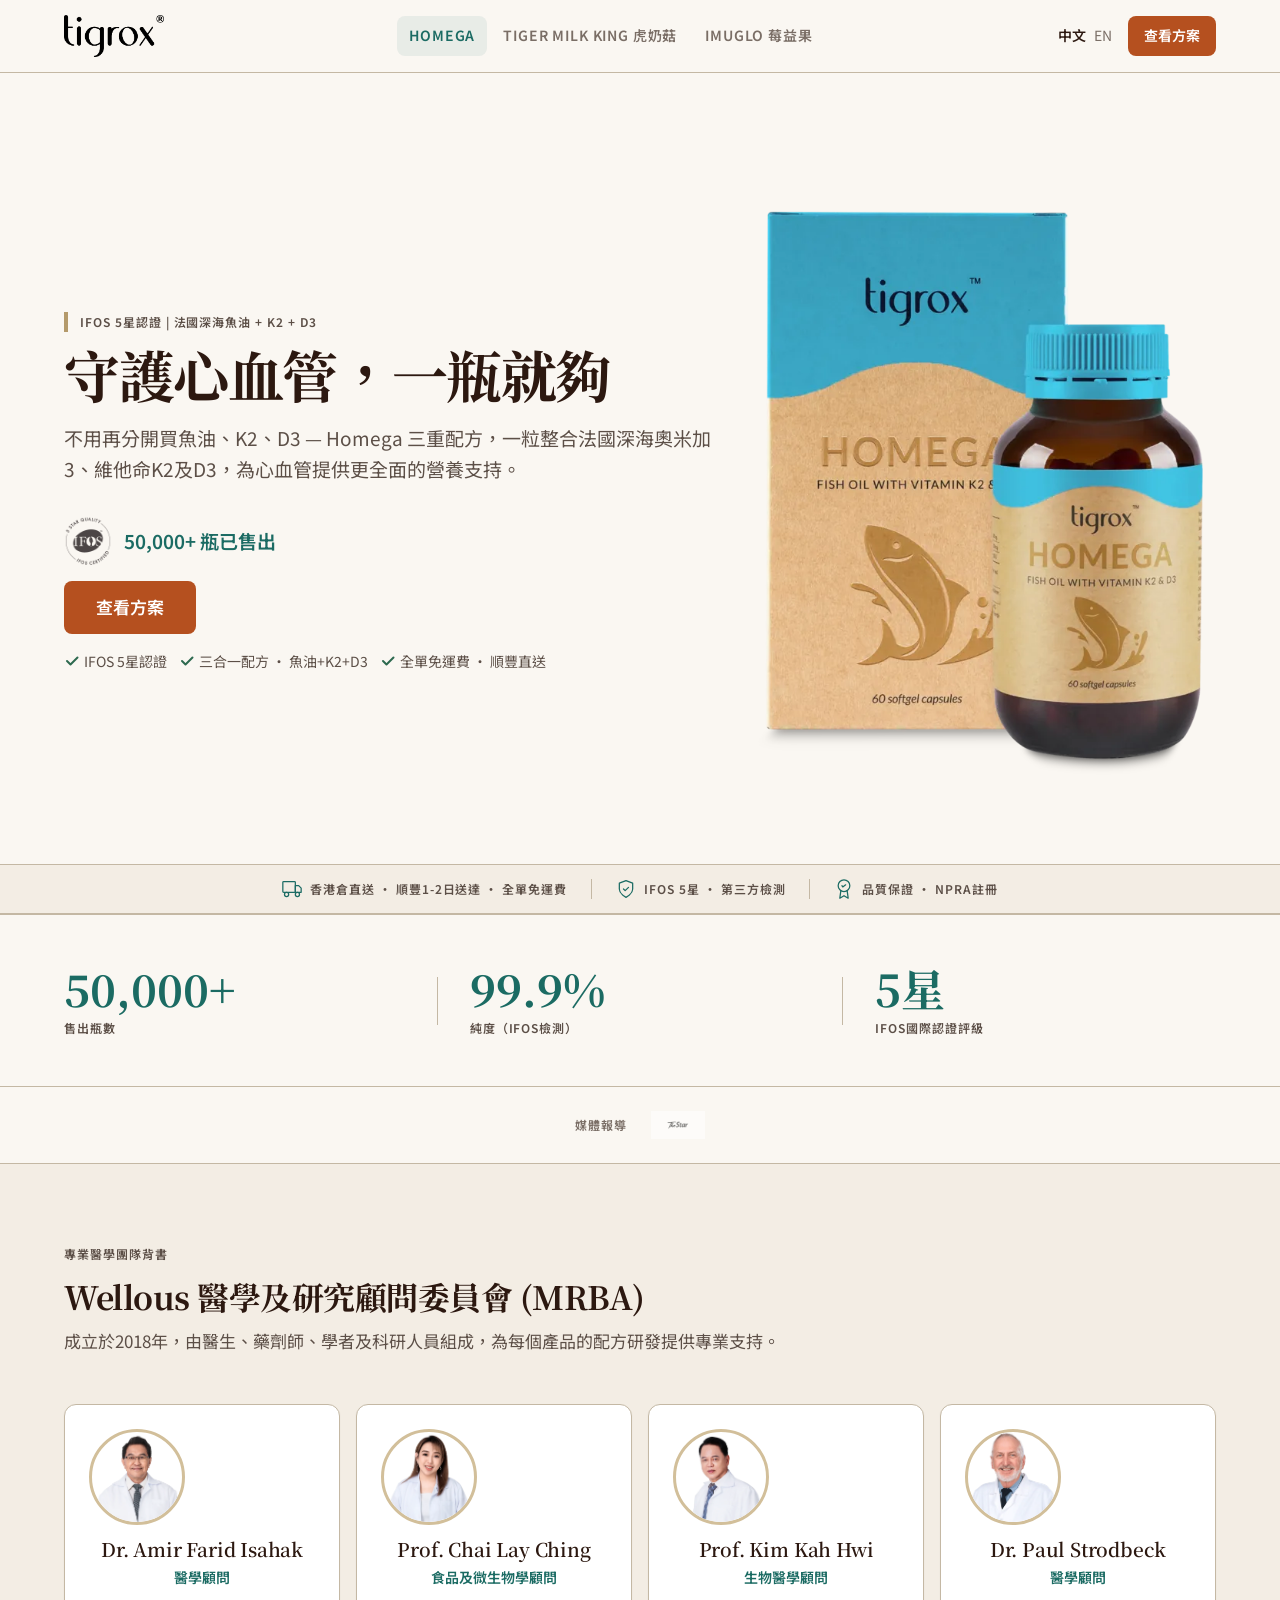
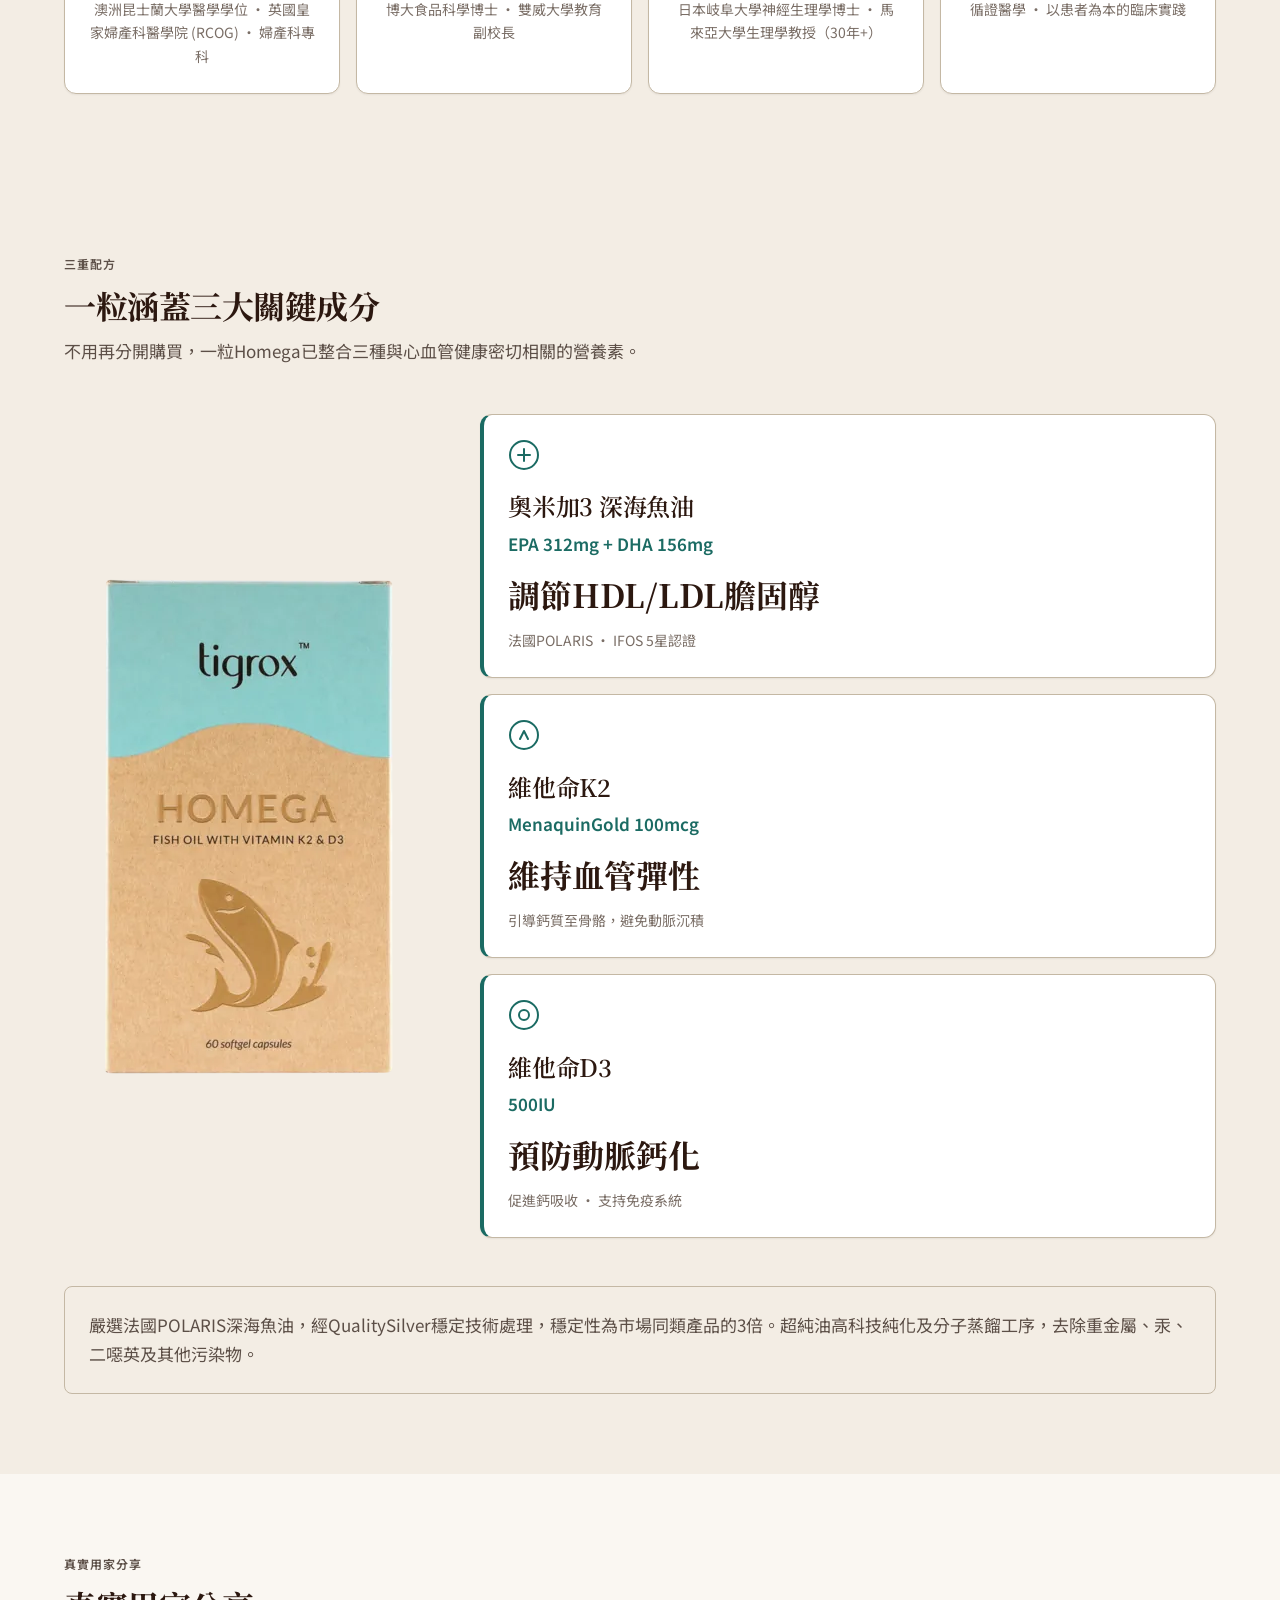
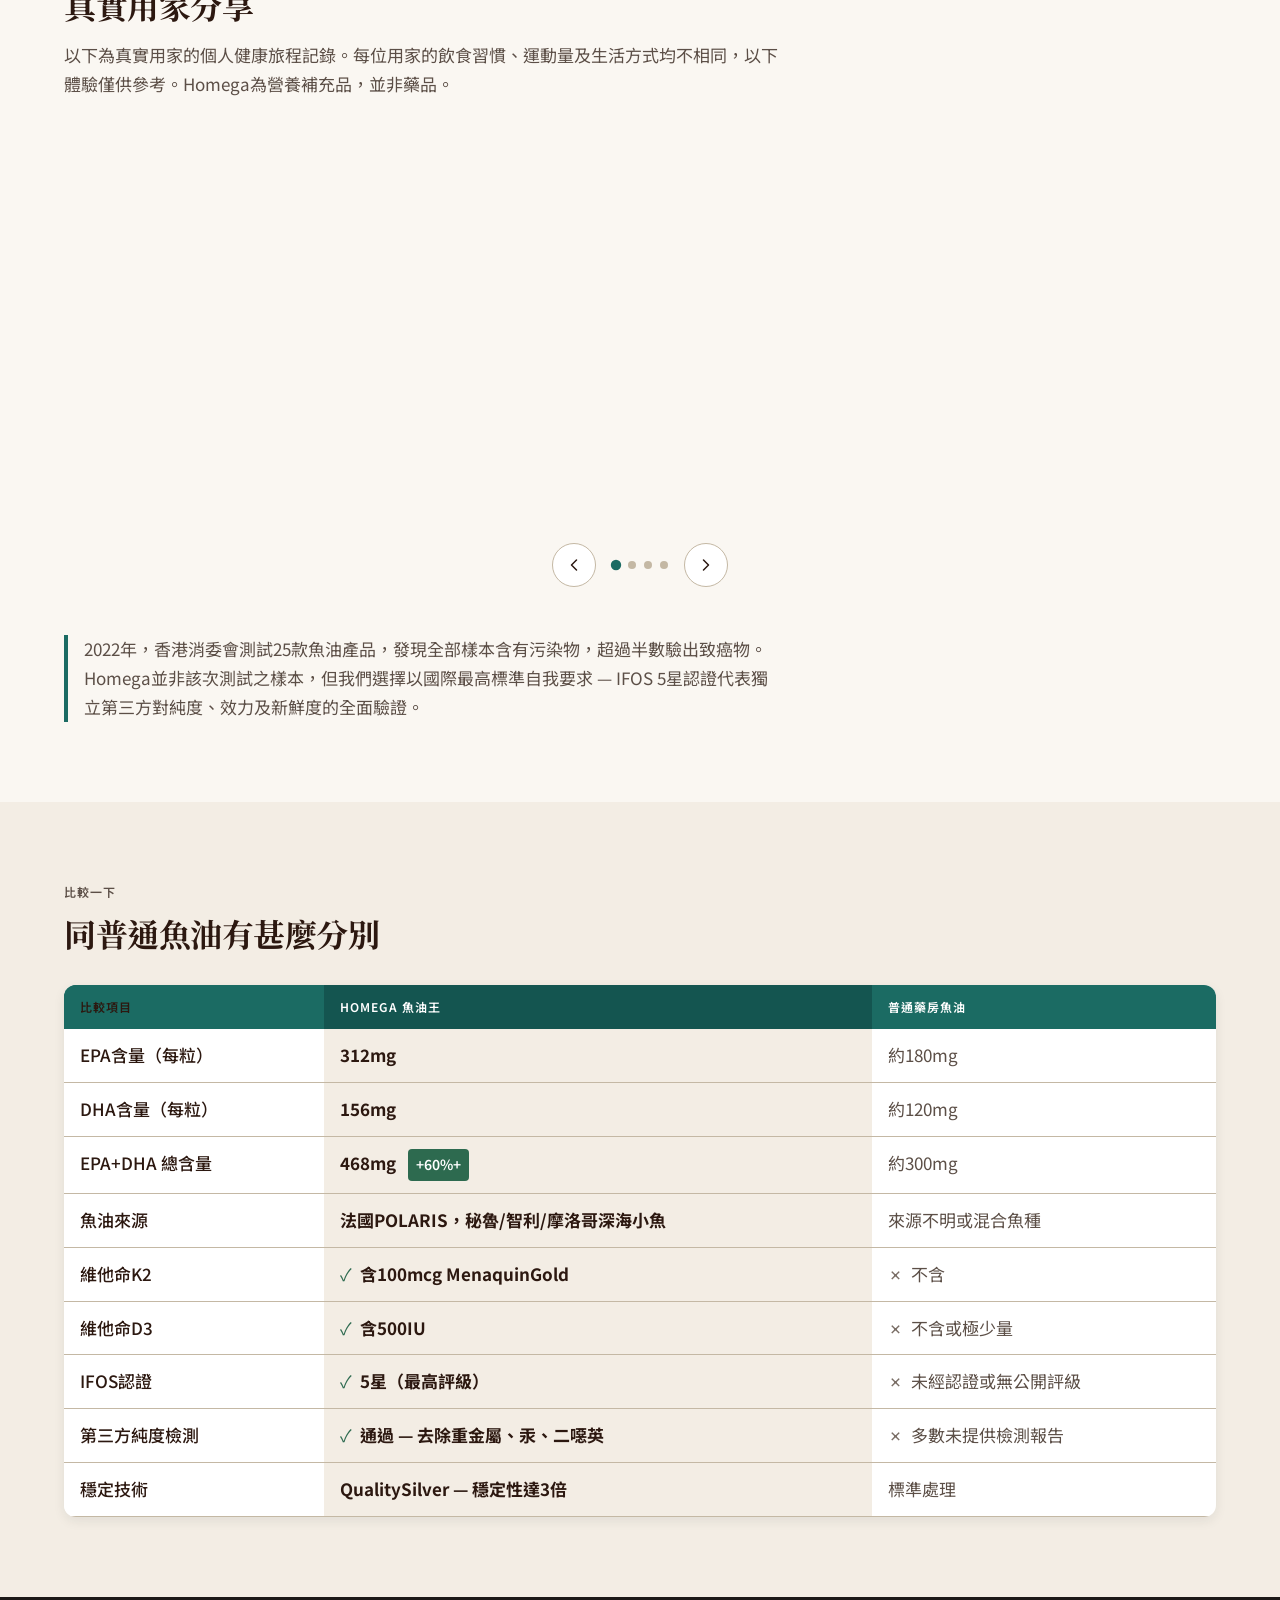
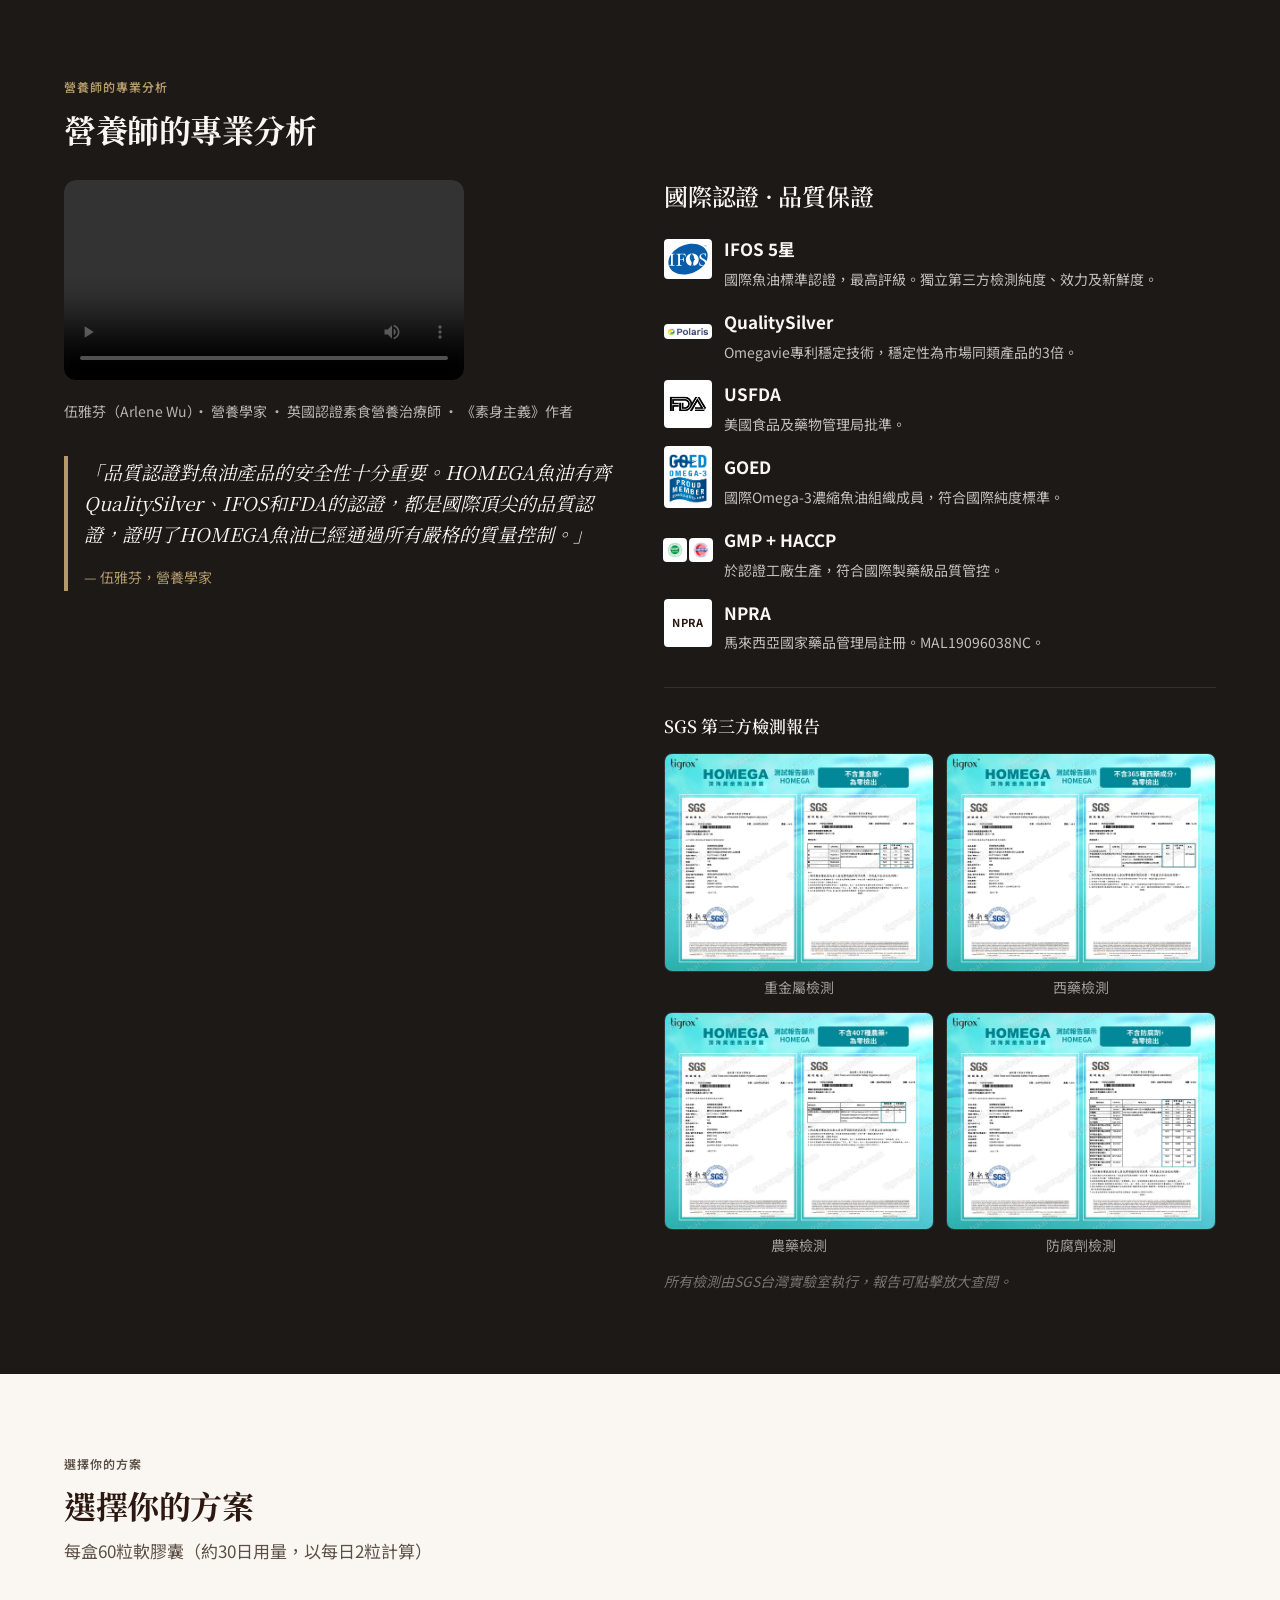
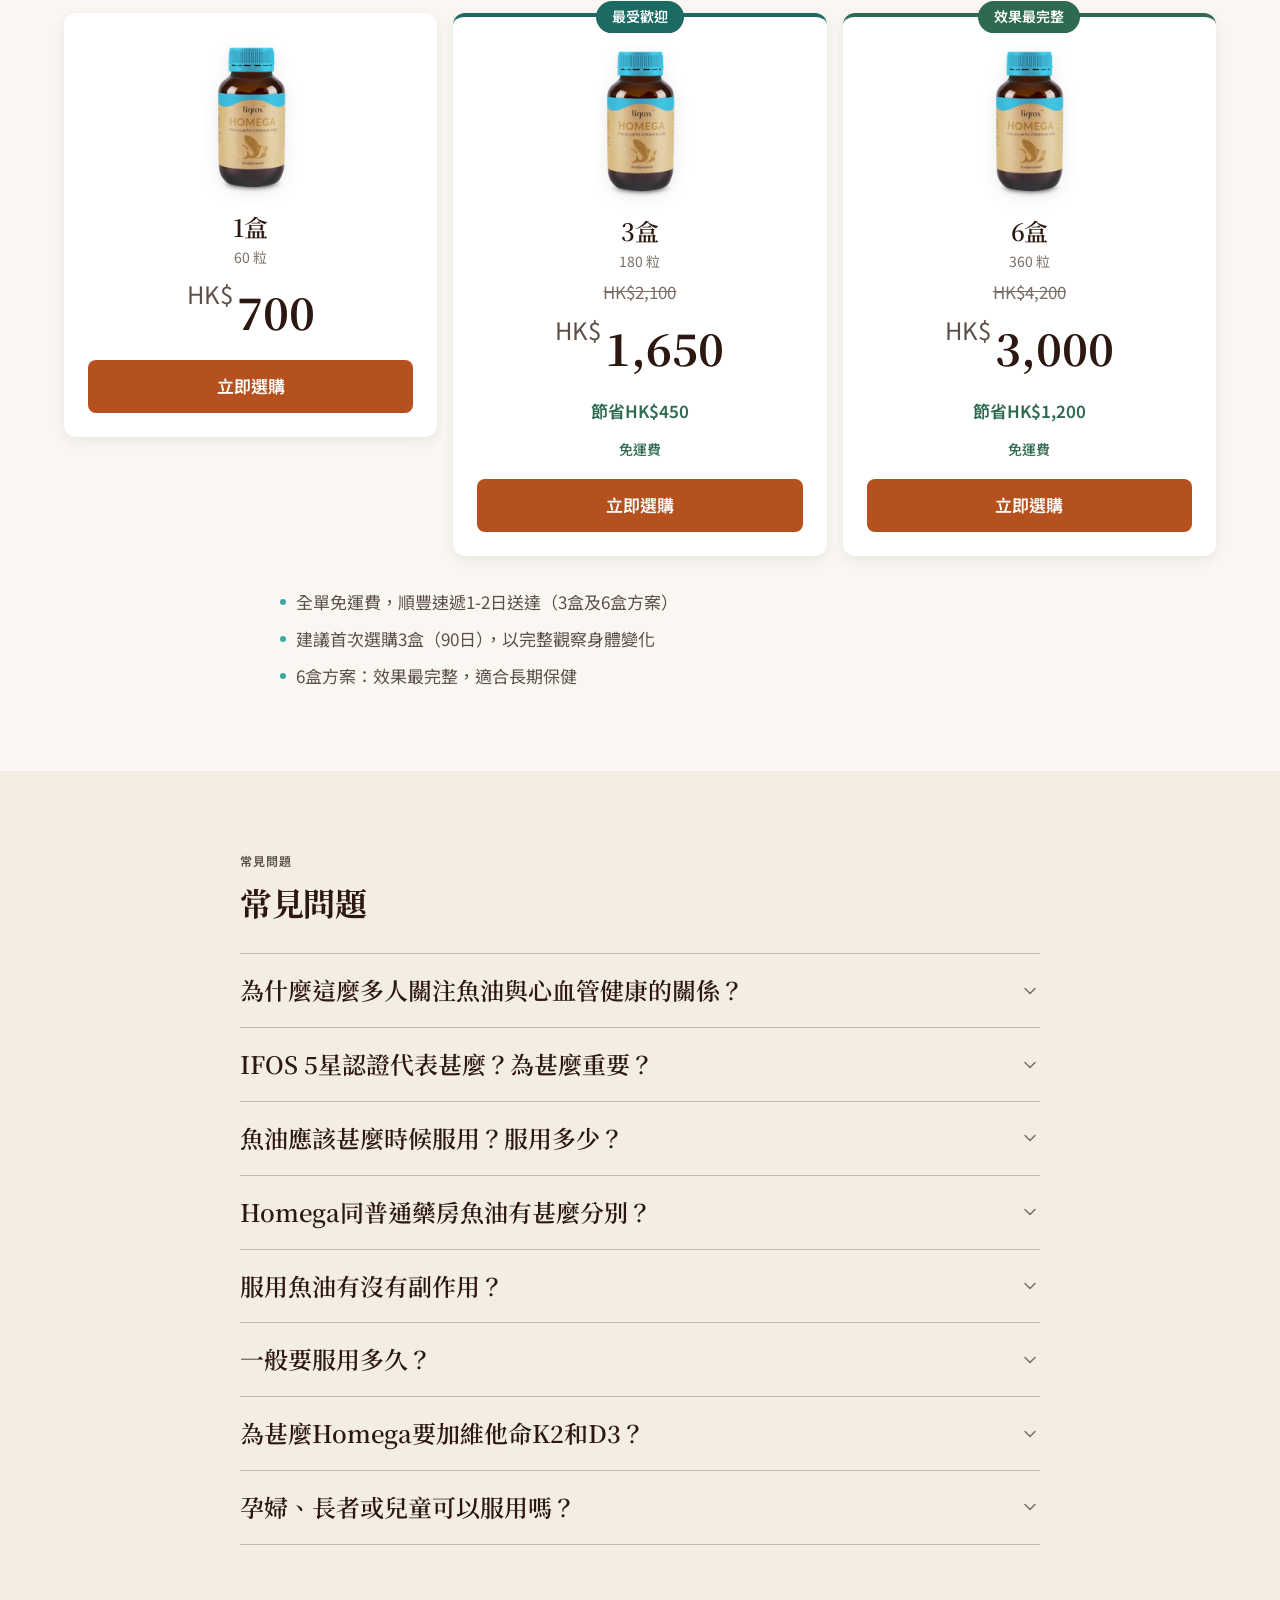
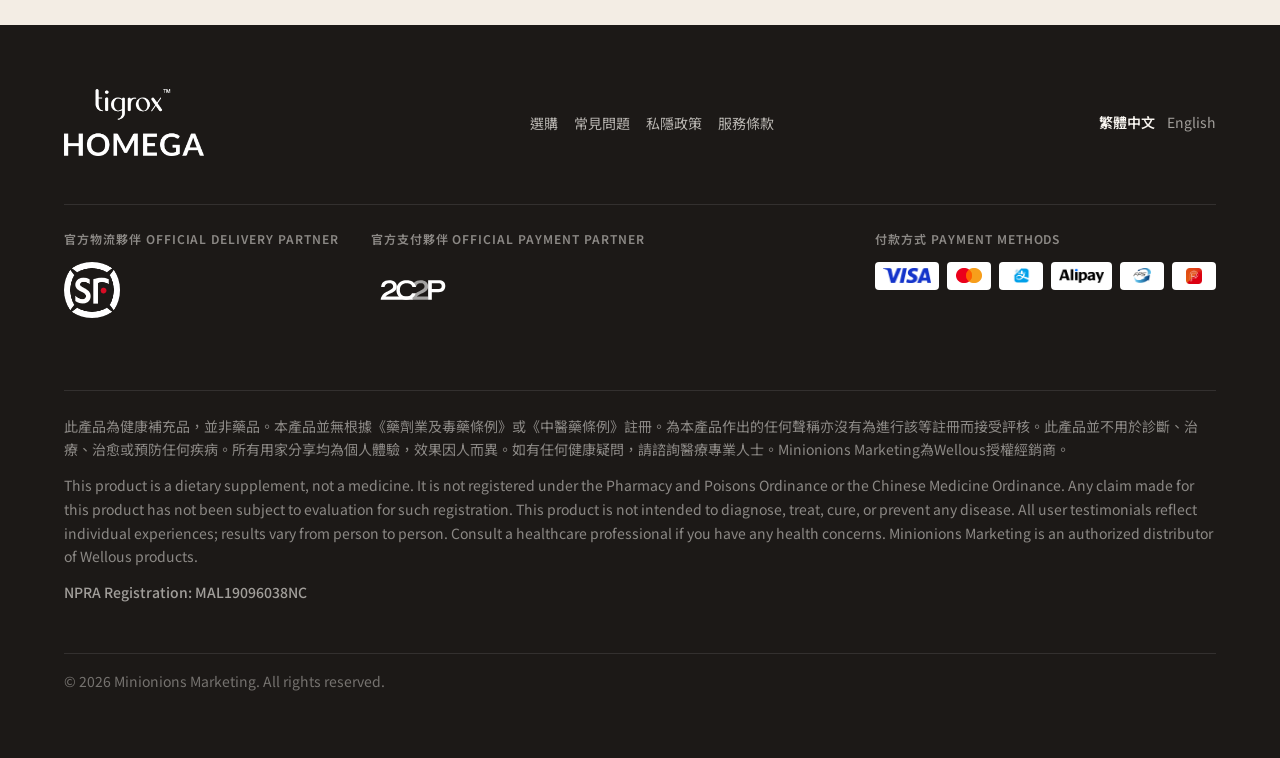
==== commit 339c3166: "mock(d11): 雙11 festive treatment, three looks, behind ?d11=1&look=1|2|3 DESIGN MOCK ONLY (not for ma" ====
--- a/index.html
+++ b/index.html
@@ -74,6 +74,9 @@
   <link rel="stylesheet" href="css/design-tokens.css">
   <link rel="stylesheet" href="css/base.css">
   <link rel="stylesheet" href="css/sections.css">
+  <!-- 雙11 sale treatment: off unless js/d11.js switches it on (d11.css is all scoped under html.d11) -->
+  <script src="js/d11.js?v=1"></script>
+  <link rel="stylesheet" href="css/d11.css?v=1">
 
   <!-- Organization Schema -->
   <script type="application/ld+json">
@@ -110,6 +113,9 @@
   <!-- ============================================================
        Site Header
        ============================================================ -->
+  <!-- 雙11 (css/d11.css, js/d11.js): hidden unless the sale is on -->
+  <p class="d11-bar d11-bar--brand" hidden><b class="d11-gold">雙11優惠</b><span class="d11-bar__sep" aria-hidden="true">·</span><span>3盒起結帳自動減價</span></p>
+
   <header class="site-header" role="banner">
     <div class="site-header__inner">
       <!-- Brand -->
@@ -948,7 +954,7 @@
           </article>
 
           <!-- Card 2: 3 Boxes (Recommended) -->
-          <article class="pricing-card pricing-card--recommended animate-on-scroll">
+          <article class="pricing-card pricing-card--recommended animate-on-scroll" data-d11-off="111">
             <span class="pricing-card__badge">最受歡迎</span>
             <div class="pricing-card__product-img">
               <img src="images/homega-bottle-thumb.webp" alt="Homega 魚油王" width="80" height="160" loading="lazy">
@@ -957,24 +963,24 @@
               <h3 class="pricing-card__title">3盒</h3>
               <p class="pricing-card__capsules text-small">180 粒</p>
             </div>
-            <p class="pricing-card__original-price"><s>HK$2,100</s></p>
+            <p class="pricing-card__original-price"><s data-d11="平時 HK$1,650">HK$2,100</s></p>
             <div class="pricing-card__price">
               <span class="pricing-card__currency">HK$</span>
-              <span class="pricing-card__amount">1,650</span>
+              <span class="pricing-card__amount" data-d11="1,539">1,650</span>
             </div>
             <div class="pricing-card__details">
-              <p class="pricing-card__savings">節省HK$450</p>
+              <p class="pricing-card__savings" data-d11="節省HK$561">節省HK$450</p>
             </div>
             <div class="pricing-card__shipping">
               <span class="pricing-card__shipping-free">免運費</span>
             </div>
-            <a href="https://store.tigroxglobal.com/hk/zh-TW/express/3hmg" class="btn-cta pricing-card__cta" target="_blank" rel="noopener" data-checkout="3box" data-value="1650" data-product="Homega">
+            <a href="https://store.tigroxglobal.com/hk/zh-TW/express/3hmg" class="btn-cta pricing-card__cta" target="_blank" rel="noopener" data-checkout="3box" data-value="1650" data-d11-value="1539" data-product="Homega">
               立即選購
             </a>
           </article>
 
           <!-- Card 3: 6 Boxes -->
-          <article class="pricing-card pricing-card--value animate-on-scroll">
+          <article class="pricing-card pricing-card--value animate-on-scroll" data-d11-off="222">
             <span class="pricing-card__badge pricing-card__badge--value">效果最完整</span>
             <div class="pricing-card__product-img">
               <img src="images/homega-bottle-thumb.webp" alt="Homega 魚油王" width="80" height="160" loading="lazy">
@@ -983,18 +989,18 @@
               <h3 class="pricing-card__title">6盒</h3>
               <p class="pricing-card__capsules text-small">360 粒</p>
             </div>
-            <p class="pricing-card__original-price"><s>HK$4,200</s></p>
+            <p class="pricing-card__original-price"><s data-d11="平時 HK$3,000">HK$4,200</s></p>
             <div class="pricing-card__price">
               <span class="pricing-card__currency">HK$</span>
-              <span class="pricing-card__amount">3,000</span>
+              <span class="pricing-card__amount" data-d11="2,778">3,000</span>
             </div>
             <div class="pricing-card__details">
-              <p class="pricing-card__savings">節省HK$1,200</p>
+              <p class="pricing-card__savings" data-d11="節省HK$1,422">節省HK$1,200</p>
             </div>
             <div class="pricing-card__shipping">
               <span class="pricing-card__shipping-free">免運費</span>
             </div>
-            <a href="https://store.tigroxglobal.com/hk/zh-TW/express/6hmg" class="btn-cta pricing-card__cta" target="_blank" rel="noopener" data-checkout="6box" data-value="3000" data-product="Homega">
+            <a href="https://store.tigroxglobal.com/hk/zh-TW/express/6hmg" class="btn-cta pricing-card__cta" target="_blank" rel="noopener" data-checkout="6box" data-value="3000" data-d11-value="2778" data-product="Homega">
               立即選購
             </a>
           </article>
@@ -1324,7 +1330,7 @@
     <div class="sticky-cta__inner">
       <div class="sticky-cta__info">
         <span class="sticky-cta__product-name">HOMEGA 魚油王</span>
-        <span class="sticky-cta__price">HK$550/盒起</span>
+        <span class="sticky-cta__price" data-d11="HK$513/盒起">HK$550/盒起</span>
       </div>
       <a href="#pricing" class="btn-cta sticky-cta__btn">
         查看方案
--- a/css/d11.css
+++ b/css/d11.css
@@ -0,0 +1,552 @@
+/* =================================================================
+   雙11 (Double 11) sale treatment: /promo/hmg/ (versions A and B) and the brand pages.
+   DESIGN MOCK, three looks of the same numbers:
+     look 1  紅色主場   the first screen turns crimson: big gold 雙11, 6樽 price plaque
+     look 2  節日框      teal/kraft stays; red-gold banner, 雙11價 corner ribbons, sparkles
+     look 3  優惠券      a red coupon strip above the plans; the 3/6 packs become gold tickets
+   Brand pages (every look): a slim red-gold top bar + that look's price-card treatment.
+
+   Switch: js/d11.js adds  html.d11 + html.d11-look1|2|3  (mock: ?d11=1&look=N).
+   EVERY rule below is scoped under html.d11; every 雙11-only element is [hidden] in the
+   HTML, so with the switch off this file changes nothing on screen.
+   Visual language = the campaign's flyers: crimson #D0101A → #8E0A12, metallic gold
+   #FFE9A8 → amber #E8A93C with bronze #A0521A, deep red #7A0A10 for small dark text.
+   ================================================================= */
+
+html.d11 {
+  --d11-red: #D0101A;
+  --d11-red-d: #8E0A12;
+  --d11-band: #B80C15;          /* where the crimson ground meets the boxes and the wave */
+  --d11-ink: #7A0A10;
+  --d11-gold: #FFE9A8;
+  --d11-amber: #E8A93C;
+  --d11-bronze: #A0521A;
+  --d11-line: #DDB060;          /* gold card edges */
+  --d11-heavy: 'Noto Sans TC', 'Noto Sans HK', 'PingFang TC', 'Microsoft JhengHei', sans-serif;
+  --d11-num: Inter, 'Noto Sans TC', -apple-system, sans-serif;
+  --d11-notch-bg: var(--color-bg-primary);   /* look 3: what shows through a ticket's notches */
+  --d11-sparkle: url("data:image/svg+xml,%3Csvg xmlns='http://www.w3.org/2000/svg' viewBox='0 0 32 28'%3E%3Cg fill='%23F5BE4A' stroke='%23A0521A' stroke-width='.8' stroke-linejoin='round'%3E%3Cpath d='M12 4c.9 6.6 5.4 11.1 12 12-6.6.9-11.1 5.4-12 12-.9-6.6-5.4-11.1-12-12 6.6-.9 11.1-5.4 12-12z'/%3E%3Cpath d='M27 0c.4 2.6 2.4 4.6 5 5-2.6.4-4.6 2.4-5 5-.4-2.6-2.4-4.6-5-5 2.6-.4 4.6-2.4 5-5z'/%3E%3C/g%3E%3C/svg%3E");
+  --d11-star: url("data:image/svg+xml,%3Csvg xmlns='http://www.w3.org/2000/svg' viewBox='0 0 100 100' fill='none' stroke-linejoin='round'%3E%3Cpolygon points='50,3 61.8,37.6 98,37.6 68.7,59 79.9,94 50,72.5 20.1,94 31.3,59 2,37.6 38.2,37.6' stroke='%23FFE9A8' stroke-width='2.6'/%3E%3Cpolygon points='50,10.8 59.9,39.9 90.3,39.9 65.7,57.9 75.1,87.3 50,69.2 24.9,87.3 34.3,57.9 9.7,39.9 40.1,39.9' stroke='%23E8A93C' stroke-width='1.2'/%3E%3C/svg%3E");
+}
+
+/* ---------------------------------------------------------------
+   Atoms
+   --------------------------------------------------------------- */
+/* Gold headline: heavy sans, slanted, a solid gold face over a stepped bronze extrusion
+   (no gradient text; the depth is all text-shadow, in em so it scales with the size) */
+html.d11 .d11-gold {
+  display: inline-block; white-space: nowrap;
+  font-family: var(--d11-heavy); font-weight: 900; font-style: normal;
+  color: var(--d11-gold);
+  letter-spacing: 0.01em;
+  transform: skewX(-9deg);
+  text-shadow:
+    0 -0.012em 0 #FFF8DE,
+    0 0.02em 0 #F4CB6C,
+    0 0.04em 0 var(--d11-amber),
+    0 0.06em 0 #C47A28,
+    0 0.08em 0 var(--d11-bronze),
+    0 0.1em 0 #7E3C10,
+    0 0.16em 0.2em rgba(70, 0, 8, 0.55);
+}
+/* ◆ text ◆ */
+html.d11 .d11-dia { display: inline-flex; align-items: center; gap: 0.55em; white-space: nowrap; }
+html.d11 .d11-dia::before,
+html.d11 .d11-dia::after {
+  content: ''; flex: none; width: 0.42em; height: 0.42em;
+  background: var(--d11-gold); transform: rotate(45deg);
+  box-shadow: 0 0 0 1px rgba(160, 82, 26, 0.35);
+}
+
+/* Show the 雙11-only pieces (all [hidden] in the HTML) */
+html.d11 .d11-was { display: block; }
+html.d11 .d11-from { display: inline-block; }
+html.d11 .d11-bar--brand { display: flex; }
+html.d11-look1 .d11-hero { display: flex; }
+html.d11-look2 .d11-bar--promo { display: flex; }
+html.d11-look3 .d11-coupon { display: grid; }
+
+/* ---------------------------------------------------------------
+   Top bar: look 2's banner on /promo/hmg/, every look's slim bar on the brand pages
+   --------------------------------------------------------------- */
+html.d11 .d11-bar {
+  position: relative; margin: 0;
+  align-items: center; justify-content: center; flex-wrap: wrap; gap: 2px 14px;
+  min-height: 40px; padding: 5px 16px 6px;
+  background:
+    radial-gradient(60% 140% at 50% 0%, rgba(255, 120, 90, 0.35), transparent 70%),
+    linear-gradient(90deg, var(--d11-red-d) 0%, var(--d11-red) 28%, var(--d11-red) 72%, var(--d11-red-d) 100%);
+  box-shadow: inset 0 -1px 0 rgba(255, 233, 168, 0.6), inset 0 1px 0 rgba(255, 233, 168, 0.22);
+  color: #FFF1CF; text-align: center; line-height: 1.3;
+}
+html.d11 .d11-bar .d11-gold { font-size: 21px; line-height: 1.2; }
+html.d11 .d11-bar .d11-dia { font-size: 14.5px; font-weight: 700; letter-spacing: 0.14em; color: var(--d11-gold); }
+/* a sparkle at each end of the banner */
+html.d11 .d11-bar--promo::before,
+html.d11 .d11-bar--promo::after {
+  content: ''; position: absolute; top: 50%; width: 22px; height: 19px; margin-top: -10px;
+  background: var(--d11-sparkle) center / contain no-repeat;
+}
+html.d11 .d11-bar--promo::before { left: 14px; }
+html.d11 .d11-bar--promo::after { right: 14px; transform: scaleX(-1); }
+@media (max-width: 359px) {
+  html.d11 .d11-bar--promo::before, html.d11 .d11-bar--promo::after { display: none; }
+}
+
+/* brand pages: slimmer, one line */
+html.d11 .d11-bar--brand { min-height: 38px; font-size: 14px; font-weight: 600; letter-spacing: 0.04em; gap: 0 10px; }
+html.d11 .d11-bar--brand .d11-gold { font-size: 17px; letter-spacing: 0.04em; }
+html.d11 .d11-bar__sep { color: var(--d11-gold); opacity: 0.8; }
+/* look 1: the bar is the deep end of the crimson; look 3: a coupon's perforated bottom edge */
+html.d11-look1 .d11-bar--brand { background: linear-gradient(180deg, #A50C14, var(--d11-red-d)); }
+html.d11-look3 .d11-bar--brand {
+  padding-bottom: 10px;
+  -webkit-mask: radial-gradient(circle 4px at 50% 100%, #0000 97%, #000) 0 0 / 12px 100% repeat-x;
+          mask: radial-gradient(circle 4px at 50% 100%, #0000 97%, #000) 0 0 / 12px 100% repeat-x;
+}
+
+/* =================================================================
+   /promo/hmg/ — common to every look
+   ================================================================= */
+/* The two 雙11 packs: big heavy red numerals, 平時 small and struck through above them.
+   1樽 keeps its ink price; its small line gets 「3樽起享雙11價」. */
+html.d11 [data-d11-off] .plan__cost b { color: var(--d11-red); font-size: 1.3rem; }
+html.d11 .plan .d11-was {
+  font-family: var(--d11-num); font-size: 12.5px; font-weight: 500; line-height: 1.25;
+  color: var(--color-text-muted);
+  text-decoration: line-through; text-decoration-color: rgba(122, 10, 16, 0.6);
+}
+html.d11 .plan__save { color: var(--d11-red); }
+html.d11 .d11-from {
+  margin-left: 8px; padding: 0 7px; border-radius: 999px;
+  background: #FDECEC; color: var(--d11-red);
+  font-family: var(--font-body); font-size: 12.5px; font-weight: 700; line-height: 20px;
+  vertical-align: 1px; white-space: nowrap;
+}
+html.d11 .bh__plans [data-d11-off] .plan__mark { right: auto; left: 46px; }
+/* version B's compact tiles: the struck line stays small, so the buy button keeps its place
+   on the first screen */
+html.d11 .bh__plans [data-d11-off] .plan__cost b { font-size: 1.2rem; line-height: 1.2; }
+html.d11 .bh__plans .plan .d11-was { font-size: 11.5px; line-height: 1.15; }
+html.d11 .bh__plans .d11-from { margin-left: 6px; font-size: 12px; }
+
+/* ---------------------------------------------------------------
+   Look 1 — 紅色主場 (red takeover)
+   --------------------------------------------------------------- */
+html.d11-look1 .top { background: var(--d11-red-d); }
+html.d11-look1 .hero__band {
+  background:
+    radial-gradient(70% 55% at 24% 12%, rgba(255, 170, 110, 0.28), transparent 70%),
+    linear-gradient(180deg, var(--d11-red-d) 0%, #C3101A 34%, var(--d11-band) 100%);
+}
+html.d11-look1 .hero__stage { background: linear-gradient(var(--d11-band) 0 56%, var(--paper) 56%); }
+html.d11-look1 .hero__wave { fill: var(--d11-band); }
+html.d11-look1 .formula__plus { color: var(--d11-gold); }
+html.d11-look1 .formula__i small { color: #FFE3C2; }
+html.d11-look1 .hero__sub { color: rgba(255, 241, 214, 0.86); }
+
+/* the lockup: 雙11 (gold star outline + light rays behind) | the 6樽 price plaque */
+html.d11-look1 .d11-hero {
+  position: relative; isolation: isolate;
+  align-items: center; justify-content: space-between; gap: 12px;
+  padding: 16px 0 14px; margin-bottom: 8px;
+  border-bottom: 1px solid rgba(255, 233, 168, 0.3);
+  text-align: left;
+}
+/* light rays, gutter to gutter (never wider than the screen) */
+html.d11-look1 .d11-hero::before {
+  content: ''; position: absolute; z-index: -2; top: -10px; bottom: -6px;
+  left: calc(-1 * var(--gut, 20px)); right: calc(-1 * var(--gut, 20px));
+  background: repeating-conic-gradient(from 0deg at 26% 50%, rgba(255, 233, 168, 0.17) 0deg 5deg, transparent 5deg 15deg);
+  -webkit-mask: radial-gradient(closest-side at 26% 50%, #000 15%, transparent 100%);
+          mask: radial-gradient(closest-side at 26% 50%, #000 15%, transparent 100%);
+  pointer-events: none;
+}
+html.d11-look1 .d11-hero__mark {
+  position: relative; margin: 0; flex: none;
+  display: flex; flex-direction: column; align-items: flex-start; gap: 14px;
+  font-size: clamp(60px, 19vw, 84px); line-height: 1;
+}
+html.d11-look1 .d11-hero__mark .d11-gold { line-height: 0.95; padding-left: 0.04em; }
+/* the star sits behind 「雙11」 (about 2.1em wide) */
+html.d11-look1 .d11-hero__mark::before {
+  content: ''; position: absolute; z-index: -1;
+  left: 0.38em; top: -0.3em; width: 1.45em; height: 1.45em;
+  background: var(--d11-star) center / contain no-repeat;
+  transform: rotate(-10deg); opacity: 0.9;
+}
+html.d11-look1 .d11-hero__mark .d11-dia {
+  font-size: 15px; font-weight: 700; letter-spacing: 0.22em; color: var(--d11-gold); padding-left: 2px;
+}
+
+/* the plaque: a gold price tag, a slight tilt, red numerals */
+html.d11-look1 .d11-plaque {
+  flex: none; margin: 0;
+  display: grid; justify-items: start; gap: 3px;
+  padding: 10px 14px 11px 13px; border-radius: 12px;
+  background: linear-gradient(158deg, #FFF7D6 0%, var(--d11-gold) 42%, #F4CB6C 100%);
+  box-shadow: inset 0 0 0 1px rgba(255, 255, 255, 0.65), 0 0 0 1px #C4862F, 0 12px 24px rgba(60, 0, 8, 0.38);
+  color: var(--d11-ink); line-height: 1.2;
+  transform: rotate(2.5deg);
+}
+html.d11-look1 .d11-plaque__k { font-size: 13.5px; font-weight: 700; }
+html.d11-look1 .d11-plaque__tag {
+  padding: 0 7px; border-radius: 4px; background: var(--d11-red); color: var(--d11-gold);
+  font-size: 12px; font-weight: 700; line-height: 19px; letter-spacing: 0.06em;
+}
+html.d11-look1 .d11-plaque__p {
+  font-family: var(--d11-num); font-weight: 700; font-size: 31px; line-height: 1.05;
+  color: var(--d11-red); letter-spacing: -0.02em; font-variant-numeric: tabular-nums;
+}
+html.d11-look1 .d11-plaque__p small { font-size: 0.5em; margin-right: 2px; letter-spacing: 0; }
+html.d11-look1 .d11-plaque__was {
+  font-family: var(--d11-num); font-size: 12.5px; font-weight: 500;
+  color: rgba(122, 10, 16, 0.78); text-decoration-color: rgba(122, 10, 16, 0.7);
+}
+@media (max-width: 359px) {
+  html.d11-look1 .d11-plaque { padding-inline: 10px; }
+  html.d11-look1 .d11-plaque__p { font-size: 26px; }
+  html.d11-look1 .d11-hero__mark .d11-dia { letter-spacing: 0.12em; }
+}
+
+/* the plans: gold-tinted tiles, crimson for the chosen one */
+html.d11-look1 [data-d11-off].plan,
+html.d11-look1 .picker--card [data-d11-off].plan {
+  border-color: var(--d11-line);
+  background: linear-gradient(180deg, #FFFCF3 0%, #FFF1CC 100%);
+}
+html.d11-look1 .plan.is-on,
+html.d11-look1 .plan:has(input:checked) {
+  border-color: var(--d11-red);
+  box-shadow: inset 0 0 0 1px var(--d11-red), 0 8px 20px rgba(208, 16, 26, 0.16);
+}
+html.d11-look1 .plan__dot { border-color: #C9A35A; }
+html.d11-look1 .plan.is-on .plan__dot,
+html.d11-look1 .plan:has(input:checked) .plan__dot { border-color: var(--d11-red); }
+html.d11-look1 .plan__dot::after { background: var(--d11-red); }
+html.d11-look1 .plan:has(input:focus-visible) { outline-color: var(--d11-red-d); }
+html.d11-look1 .plan__mark { background: var(--d11-red-d); color: var(--d11-gold); }
+html.d11-look1 [data-d11-off] .plan__cost small { color: var(--d11-ink); }
+html.d11-look1 .plan.is-ring { animation: none; }
+/* the upgrade note and the buttons follow the crimson */
+html.d11-look1 .nudge__box { background: #FDEDEA; color: var(--d11-ink); }
+html.d11-look1 .nudge button { border-color: var(--d11-red); color: var(--d11-ink); }
+html.d11-look1 .bh__up { color: var(--d11-ink); }
+html.d11-look1 .buy {
+  background: linear-gradient(180deg, #DD1721 0%, #B10C15 100%);
+  box-shadow: inset 0 0 0 1px rgba(255, 233, 168, 0.45), 0 8px 20px rgba(208, 16, 26, 0.3);
+}
+html.d11-look1 .pick { background: var(--d11-red); border-color: var(--d11-red); }
+@media (hover: hover) {
+  html.d11-look1 .buy:hover { background: #A50C14; }
+  html.d11-look1 .pick:hover { background: #A50C14; border-color: #A50C14; }
+  html.d11-look1 .nudge button:hover { background: rgba(208, 16, 26, 0.06); border-color: var(--d11-red-d); color: var(--d11-ink); }
+}
+
+/* version B: the same lockup in one compact row (no 一年一次 line, the plaque in two rows),
+   so the buy button stays on the first screen at 375×812 */
+html.d11-look1 .bh {
+  --d11-bh: 64px;   /* lockup height + its margin: the crimson ground grows by exactly this */
+  background:
+    radial-gradient(80% 40% at 20% 0%, rgba(255, 170, 110, 0.26), transparent 70%),
+    linear-gradient(var(--d11-red-d) 0, #C3101A 90px, var(--d11-band) calc(132px + var(--d11-bh)), var(--paper) calc(132px + var(--d11-bh)));
+}
+html.d11-look1 .bh .d11-hero { height: 60px; padding: 0; margin-bottom: 4px; border-bottom: 0; }
+html.d11-look1 .bh .d11-hero__mark { font-size: 50px; }
+html.d11-look1 .bh .d11-hero__mark .d11-dia { display: none; }
+html.d11-look1 .bh .d11-hero__mark::before { top: -0.22em; }
+html.d11-look1 .bh .d11-plaque {
+  grid-template-columns: auto auto; column-gap: 8px; row-gap: 0; align-items: baseline;
+  padding: 6px 11px 7px; transform: rotate(1.5deg);
+}
+html.d11-look1 .bh .d11-plaque__k { font-size: 12.5px; }
+html.d11-look1 .bh .d11-plaque__tag { justify-self: end; font-size: 11.5px; line-height: 17px; }
+html.d11-look1 .bh .d11-plaque__p { font-size: 25px; }
+html.d11-look1 .bh .d11-plaque__was { font-size: 11.5px; }
+@media (max-width: 359px) {
+  html.d11-look1 .bh .d11-hero__mark { font-size: 42px; }
+  html.d11-look1 .bh .d11-plaque { column-gap: 6px; padding-inline: 9px; }
+  html.d11-look1 .bh .d11-plaque__p { font-size: 21px; }
+  html.d11-look1 .bh .d11-plaque__was { font-size: 10.5px; }
+}
+html.d11-look1 .bh__eye { color: rgba(255, 233, 200, 0.9); }
+html.d11-look1 .bh__tick { color: var(--d11-gold); }
+
+/* ---------------------------------------------------------------
+   Look 2 — 節日框 (festive frame): banner on top, ribbons + sparkles on the 3/6 packs
+   --------------------------------------------------------------- */
+/* Corner ribbon 「雙11價」: one rotated band; clip-path cuts its two ends at 45°, which
+   after rotate(45deg) lie flat along the tile's top and right edges (80×18 band:
+   centre (80−18)/2·cos45 = 21.9px in from each edge; it covers the corner up to
+   x+y ≈ 57px, so the price column moves 50px in). */
+html.d11-look2 [data-d11-off].plan { padding-right: 50px; }
+/* version B: name over its small line, so the narrower row still fits beside the ribbon */
+html.d11-look2 .bh__plans [data-d11-off] .plan__what b,
+html.d11-look2 .bh__plans [data-d11-off] .plan__what small { display: block; margin-left: 0; }
+html.d11-look2 .bh__plans [data-d11-off].plan { padding-block: 7px; }
+html.d11-look2 .bh__plans .plan--6[data-d11-off] { padding-top: 13px; }   /* clear of the 90日 tab */
+html.d11-look2 [data-d11-off].plan::after,
+html.d11-look2 [data-d11-off].pricing-card::after {
+  content: '雙11價';
+  position: absolute; z-index: 2; top: 12.92px; right: -18.08px;
+  width: 80px; height: 18px;
+  transform: rotate(45deg);
+  -webkit-clip-path: polygon(18px 0, 62px 0, 80px 18px, 0 18px);
+          clip-path: polygon(18px 0, 62px 0, 80px 18px, 0 18px);
+  background: linear-gradient(180deg, #FFF4CC 0%, #FFE08A 48%, var(--d11-amber) 100%);
+  box-shadow: inset 0 1px 0 rgba(255, 255, 255, 0.75), inset 0 -1px 0 var(--d11-bronze);
+  color: var(--d11-ink);
+  font-family: var(--d11-heavy); font-weight: 900; font-size: 11px; line-height: 18px;
+  letter-spacing: 0.04em; text-align: center; white-space: nowrap;
+  pointer-events: none;
+}
+/* the rotated band's box pokes ~13px past the right edge before clip-path trims it; clip
+   that overhang so it can never widen a page (top/bottom stay visible for the tabs) */
+html.d11-look2 [data-d11-off].plan,
+html.d11-look2 [data-d11-off].pricing-card { overflow-x: clip; }
+/* the 90日 tab moves left of the ribbon */
+html.d11-look2 .plans:not(.bh__plans) [data-d11-off] .plan__mark { right: 62px; }
+/* gold sparkles at the price */
+html.d11-look2 [data-d11-off] .plan__cost b::before,
+html.d11-look2 [data-d11-off] .pricing-card__price::before {
+  content: ''; display: inline-block; width: 17px; height: 15px; margin-right: 4px; vertical-align: 0.42em;
+  background: var(--d11-sparkle) center / contain no-repeat;
+  animation: d11-twinkle 2.6s ease-in-out infinite;
+}
+/* version A's taller tiles: the sparkle sits in the corner under the ribbon instead, so the
+   name column keeps its width (「完整療程」 never breaks, down to 360px) */
+html.d11-look2 .plans:not(.bh__plans) [data-d11-off] .plan__cost b::before {
+  position: absolute; right: 15px; bottom: 13px; width: 22px; height: 19px; margin: 0;
+}
+/* narrower phones: a slimmer price column so 「完整療程」/「基本配套」 never break beside the ribbon */
+@media (max-width: 389px) {
+  html.d11-look2 .plans:not(.bh__plans) [data-d11-off].plan { padding-right: 44px; padding-top: 13px; }
+  html.d11-look2 .plans:not(.bh__plans) [data-d11-off] .plan__cost b { font-size: 1.15rem; }
+  html.d11-look2 .plans:not(.bh__plans) [data-d11-off] .plan__what b { font-size: 1.25rem; }
+}
+@keyframes d11-twinkle {
+  0%, 100% { transform: scale(1) rotate(0deg); opacity: 1; }
+  50% { transform: scale(0.72) rotate(18deg); opacity: 0.7; }
+}
+html.d11-look2 [data-d11-off].plan:not(.is-on):not(:has(input:checked)) { border-color: var(--d11-line); }
+
+/* ---------------------------------------------------------------
+   Look 3 — 優惠券 (coupon): the strip above the plans, the 3/6 packs as gold tickets
+   --------------------------------------------------------------- */
+/* The strip: stub | perforation | body. Perforated left and right edges and two notches
+   on the perforation line are cut with one mask (four layers): the edge bites are two
+   half-width layers added together, the notches are intersected on top. */
+html.d11-look3 .d11-coupon {
+  --stub: 78px;
+  position: relative;
+  grid-template-columns: var(--stub) 1fr; align-items: center;
+  min-height: 64px; margin: 0 0 22px;
+  border-radius: 8px;
+  color: var(--d11-gold);
+  background:
+    radial-gradient(120% 160% at 0% 0%, #E5231F 0%, #C70F18 50%, #9A0B13 100%);
+  -webkit-mask:
+    radial-gradient(circle 7px at var(--stub) 0, #0000 97%, #000),
+    radial-gradient(circle 7px at var(--stub) 100%, #0000 97%, #000),
+    radial-gradient(circle 3.5px at 0 50%, #0000 97%, #000) 0 0 / 51% 11px repeat-y,
+    radial-gradient(circle 3.5px at 100% 50%, #0000 97%, #000) 100% 0 / 51% 11px repeat-y;
+  -webkit-mask-composite: source-in, source-in, source-over, source-over;
+          mask:
+    radial-gradient(circle 7px at var(--stub) 0, #0000 97%, #000),
+    radial-gradient(circle 7px at var(--stub) 100%, #0000 97%, #000),
+    radial-gradient(circle 3.5px at 0 50%, #0000 97%, #000) 0 0 / 51% 11px repeat-y,
+    radial-gradient(circle 3.5px at 100% 50%, #0000 97%, #000) 100% 0 / 51% 11px repeat-y;
+          mask-composite: intersect, intersect, add, add;
+}
+html.d11-look3 .d11-coupon p { margin: 0; }
+html.d11-look3 .d11-coupon__stub {
+  position: relative; align-self: stretch;
+  display: flex; flex-direction: column; align-items: center; justify-content: center; gap: 1px;
+  padding: 8px 0 8px 6px;
+}
+/* the perforation: dashes drawn as a background, not a border */
+html.d11-look3 .d11-coupon__stub::after {
+  content: ''; position: absolute; top: 10px; bottom: 10px; right: -1px; width: 2px;
+  background: repeating-linear-gradient(180deg, rgba(255, 233, 168, 0.75) 0 5px, transparent 5px 9px);
+}
+html.d11-look3 .d11-coupon__stub b { font-family: var(--d11-heavy); font-weight: 900; font-size: 24px; line-height: 1.05; transform: skewX(-9deg); text-shadow: 0 1px 0 var(--d11-amber), 0 2px 0 var(--d11-bronze), 0 3px 4px rgba(60, 0, 8, 0.5); }
+html.d11-look3 .d11-coupon__stub span { font-size: 13px; font-weight: 700; letter-spacing: 0.3em; padding-left: 0.3em; }
+html.d11-look3 .d11-coupon__body { display: grid; gap: 1px; padding: 9px 14px 10px 16px; }
+html.d11-look3 .d11-coupon__body b { font-family: var(--d11-heavy); font-weight: 900; font-size: 19px; line-height: 1.25; letter-spacing: 0.06em; color: #FFF6DA; }
+html.d11-look3 .d11-coupon__body span { font-size: 14px; font-weight: 700; line-height: 1.4; color: var(--d11-gold); white-space: nowrap; }
+@media (max-width: 359px) {
+  html.d11-look3 .d11-coupon { --stub: 66px; }
+  html.d11-look3 .d11-coupon__stub b { font-size: 21px; }
+  html.d11-look3 .d11-coupon__body { padding-inline: 12px 10px; }
+  html.d11-look3 .d11-coupon__body span { font-size: 13px; }
+}
+
+/* the 3/6 packs: gold ticket, dashed inner frame, a notch on each side, a red stamp
+   「雙11減$222 / 減$111」 straddling the top edge (the 90日 tab moves to the left) */
+html.d11-look3 .picker--card { --d11-notch-bg: var(--card); }
+html.d11-look3 .plans:not(.bh__plans) { gap: 22px; }
+/* version B: a stamp needs room only above a 3/6 tile; the strip is a little tighter */
+html.d11-look3 .bh__plans [data-d11-off] + [data-d11-off] { margin-top: 4px; }
+html.d11-look3 .bh__buy .d11-coupon { --stub: 70px; min-height: 50px; margin-bottom: 14px; }
+html.d11-look3 .bh__buy .d11-coupon__stub { padding-block: 5px; }
+html.d11-look3 .bh__buy .d11-coupon__stub b { font-size: 20px; }
+html.d11-look3 .bh__buy .d11-coupon__stub span { font-size: 12px; }
+html.d11-look3 .bh__buy .d11-coupon__body { padding-block: 6px 7px; }
+html.d11-look3 .bh__buy .d11-coupon__body b { font-size: 16px; line-height: 1.2; }
+html.d11-look3 .bh__buy .d11-coupon__body span { font-size: 13px; line-height: 1.35; }
+html.d11-look3 .bh__plans [data-d11-off].plan::before { top: -12px; font-size: 12.5px; line-height: 18px; }
+html.d11-look3 [data-d11-off].plan,
+html.d11-look3 .picker--card [data-d11-off].plan {
+  padding-top: 18px;
+  border-color: var(--d11-line);
+  background: linear-gradient(180deg, #FFF9E6 0%, #FFEDBE 100%);
+  outline: 1px dashed rgba(160, 82, 26, 0.42); outline-offset: -6px;
+}
+html.d11-look3 .bh__plans [data-d11-off].plan { padding-top: 13px; }
+html.d11-look3 [data-d11-off].plan:has(input:focus-visible) { outline: 2px solid var(--d11-red-d); outline-offset: 2px; }
+html.d11-look3 [data-d11-off].plan::after,
+html.d11-look3 [data-d11-off].pricing-card::after {
+  content: ''; position: absolute; inset: -1px; z-index: 1; border-radius: inherit; pointer-events: none;
+  background:
+    radial-gradient(circle at 0 50%, var(--d11-notch-bg) 7px, var(--d11-line) 7.5px 8.5px, transparent 9px),
+    radial-gradient(circle at 100% 50%, var(--d11-notch-bg) 7px, var(--d11-line) 7.5px 8.5px, transparent 9px);
+}
+html.d11-look3 [data-d11-off].plan::before {
+  content: '雙11減$' attr(data-d11-off);
+  position: absolute; z-index: 2; top: -14px; right: 14px;
+  padding: 0 8px; border: 2px solid var(--d11-red); border-radius: 6px;
+  background: #FFFDF7; color: var(--d11-red);
+  box-shadow: inset 0 0 0 1.5px #FFFDF7, inset 0 0 0 2.5px rgba(208, 16, 26, 0.5);
+  font-family: var(--d11-heavy); font-weight: 900; font-size: 13.5px; line-height: 21px; letter-spacing: 0.03em;
+  white-space: nowrap; transform: rotate(-6deg); pointer-events: none;
+}
+html.d11-look3 [data-d11-off] .plan__mark { right: auto; left: 46px; }
+html.d11-look3 .plan.is-on[data-d11-off],
+html.d11-look3 [data-d11-off].plan:has(input:checked) {
+  border-color: var(--d11-red);
+  box-shadow: inset 0 0 0 1px var(--d11-red), 0 8px 18px rgba(208, 16, 26, 0.14);
+}
+html.d11-look3 .plan.is-on[data-d11-off] .plan__dot,
+html.d11-look3 [data-d11-off].plan:has(input:checked) .plan__dot { border-color: var(--d11-red); }
+html.d11-look3 [data-d11-off] .plan__dot::after { background: var(--d11-red); }
+html.d11-look3 .plan.is-on[data-d11-off]::after,
+html.d11-look3 [data-d11-off].plan:has(input:checked)::after {
+  background:
+    radial-gradient(circle at 0 50%, var(--d11-notch-bg) 7px, var(--d11-red) 7.5px 9px, transparent 9.5px),
+    radial-gradient(circle at 100% 50%, var(--d11-notch-bg) 7px, var(--d11-red) 7.5px 9px, transparent 9.5px);
+}
+/* sticky bar: a small red 雙11價 chip after the plan name, the price in red */
+html.d11-look3 .sticky { border-top: 1px dashed rgba(208, 16, 26, 0.45); }
+html.d11-look3 .sticky__info span { color: var(--d11-red); font-weight: 700; }
+html.d11-look3 .sticky__info b::after {
+  content: '雙11價'; display: inline-block; margin-left: 6px; padding: 0 6px; border-radius: 4px;
+  background: var(--d11-red); color: var(--d11-gold);
+  font-size: 11.5px; line-height: 18px; vertical-align: 1px; letter-spacing: 0.04em;
+}
+
+/* ---------------------------------------------------------------
+   Looks 1 + 2: the sticky bar turns red with a gold button
+   --------------------------------------------------------------- */
+html.d11-look1 .sticky,
+html.d11-look2 .sticky {
+  background: linear-gradient(180deg, #C8101A 0%, #980B13 100%);
+  border-top: 1px solid rgba(255, 233, 168, 0.55);
+  box-shadow: 0 -6px 20px rgba(122, 10, 16, 0.22);
+}
+html.d11-look1 .sticky__info b,
+html.d11-look2 .sticky__info b { color: #fff; }
+html.d11-look1 .sticky__info span,
+html.d11-look2 .sticky__info span { color: #FFE3C2; font-weight: 500; }
+html.d11-look1 .sticky__buy,
+html.d11-look2 .sticky__buy {
+  background: linear-gradient(180deg, #FFF3C4 0%, #FFE08A 45%, var(--d11-amber) 100%);
+  color: var(--d11-ink);
+  box-shadow: inset 0 0 0 1px rgba(160, 82, 26, 0.5), 0 4px 10px rgba(60, 0, 8, 0.3);
+}
+
+/* ---------------------------------------------------------------
+   /promo/hmg/ — tablet and desktop
+   --------------------------------------------------------------- */
+@media (min-width: 640px) {
+  html.d11-look1 .d11-hero { justify-content: center; gap: 40px; }
+}
+@media (min-width: 900px) {
+  html.d11-look3 .bh__buy { --d11-notch-bg: var(--card); }
+  html.d11-look1 .bh {
+    background:
+      radial-gradient(60% 50% at 18% 0%, rgba(255, 170, 110, 0.24), transparent 70%),
+      linear-gradient(var(--d11-red-d) 0, #C3101A 120px, var(--d11-band) calc(220px + var(--d11-bh)), var(--paper) calc(220px + var(--d11-bh)));
+  }
+  html.d11-look1 .bh .d11-hero { justify-content: flex-start; gap: 36px; }
+}
+@media (min-width: 1024px) {
+  html.d11-look3 .hero__buy .picker { --d11-notch-bg: var(--card); }
+  html.d11-look1 .hero {
+    background:
+      radial-gradient(50% 60% at 18% 20%, rgba(255, 170, 110, 0.24), transparent 70%),
+      linear-gradient(180deg, var(--d11-red-d) 0%, #C3101A 30%, var(--d11-band) 100%);
+  }
+  html.d11-look1 .hero::after { background: var(--d11-band); }
+  html.d11-look1 .hero__band,
+  html.d11-look1 .hero__stage { background: none; }
+  html.d11-look1 .hero__buy .picker { box-shadow: 0 24px 60px rgba(60, 0, 8, 0.4), 0 0 0 1px rgba(255, 233, 168, 0.5); }
+  html.d11-look1 .d11-hero { justify-content: flex-start; gap: 48px; padding-top: 4px; margin-bottom: 18px; }
+  html.d11-look1 .d11-hero__mark { font-size: 112px; }
+  html.d11-look1 .d11-hero__mark .d11-dia { font-size: 18px; }
+  html.d11-look1 .d11-plaque { padding: 14px 20px 15px 18px; }
+  html.d11-look1 .d11-plaque__k { font-size: 15px; }
+  html.d11-look1 .d11-plaque__p { font-size: 40px; }
+  html.d11-look1 .d11-plaque__was { font-size: 14px; }
+}
+
+/* =================================================================
+   Brand pages (home, en, imuglo, tiger-milk-king): price cards
+   ================================================================= */
+html.d11 [data-d11-off] .pricing-card__amount {
+  font-family: var(--d11-heavy); font-weight: 900; color: var(--d11-red); letter-spacing: -0.01em;
+}
+html.d11 [data-d11-off] .pricing-card__currency { color: var(--d11-red); font-weight: 700; }
+html.d11 [data-d11-off] .pricing-card__original-price { color: var(--color-text-muted); }
+html.d11 [data-d11-off] .pricing-card__original-price s { text-decoration-color: rgba(122, 10, 16, 0.6); }
+html.d11 [data-d11-off] .pricing-card__savings { color: var(--d11-red); }
+
+/* look 1: gold cards, crimson top edge, badge and button */
+html.d11-look1 [data-d11-off].pricing-card {
+  background: linear-gradient(180deg, #FFFCF3 0%, #FFF0C9 100%);
+  box-shadow: 0 0 0 1px var(--d11-line), 0 10px 24px rgba(160, 82, 26, 0.14);
+}
+html.d11-look1 .pricing-card--recommended,
+html.d11-look1 .pricing-card--value { border-top-color: var(--d11-red); }
+html.d11-look1 [data-d11-off] .pricing-card__badge { background: var(--d11-red); color: var(--d11-gold); }
+html.d11-look1 [data-d11-off] .pricing-card__cta:not(.pricing-card__cta--coming-soon) { background: var(--d11-red); }
+@media (hover: hover) { html.d11-look1 [data-d11-off] .pricing-card__cta:not(.pricing-card__cta--coming-soon):hover { background: #A50C14; } }
+
+/* look 2: the corner ribbon (shared rule above) + sparkles; a gold edge. The card's badge
+   moves to the left so it never meets the ribbon on the narrow two-up cards. */
+html.d11-look2 [data-d11-off].pricing-card { box-shadow: 0 0 0 1px var(--d11-line), var(--shadow-md); }
+html.d11-look2 [data-d11-off] .pricing-card__badge { left: 10px; transform: translateY(-50%); }
+
+/* look 3: gold ticket with notches + the 減$ stamp right under the price */
+html.d11-look3 [data-d11-off].pricing-card {
+  background: linear-gradient(180deg, #FFF9E6 0%, #FFEDBE 100%);
+  border-top: 0;
+  box-shadow: 0 0 0 1px var(--d11-line), var(--shadow-md);
+  outline: 1px dashed rgba(160, 82, 26, 0.42); outline-offset: -7px;
+}
+html.d11-look3 [data-d11-off].pricing-card::before {
+  content: '雙11減$' attr(data-d11-off);
+  order: 1; align-self: center; margin: -2px 0 12px;
+  padding: 0 9px; border: 2px solid var(--d11-red); border-radius: 6px;
+  background: #FFFDF7; color: var(--d11-red);
+  box-shadow: inset 0 0 0 1.5px #FFFDF7, inset 0 0 0 2.5px rgba(208, 16, 26, 0.5);
+  font-family: var(--d11-heavy); font-weight: 900; font-size: 14px; line-height: 22px; letter-spacing: 0.03em;
+  white-space: nowrap; transform: rotate(-5deg);
+}
+html.d11-look3 [data-d11-off] .pricing-card__details,
+html.d11-look3 [data-d11-off] .pricing-card__shipping { order: 1; }
+html.d11-look3 [data-d11-off] .pricing-card__cta { order: 2; }
+
+@media (prefers-reduced-motion: reduce) {
+  html.d11 .d11-gold, html.d11 [data-d11-off] .plan__cost b::before,
+  html.d11 [data-d11-off] .pricing-card__price::before { animation: none; }
+}
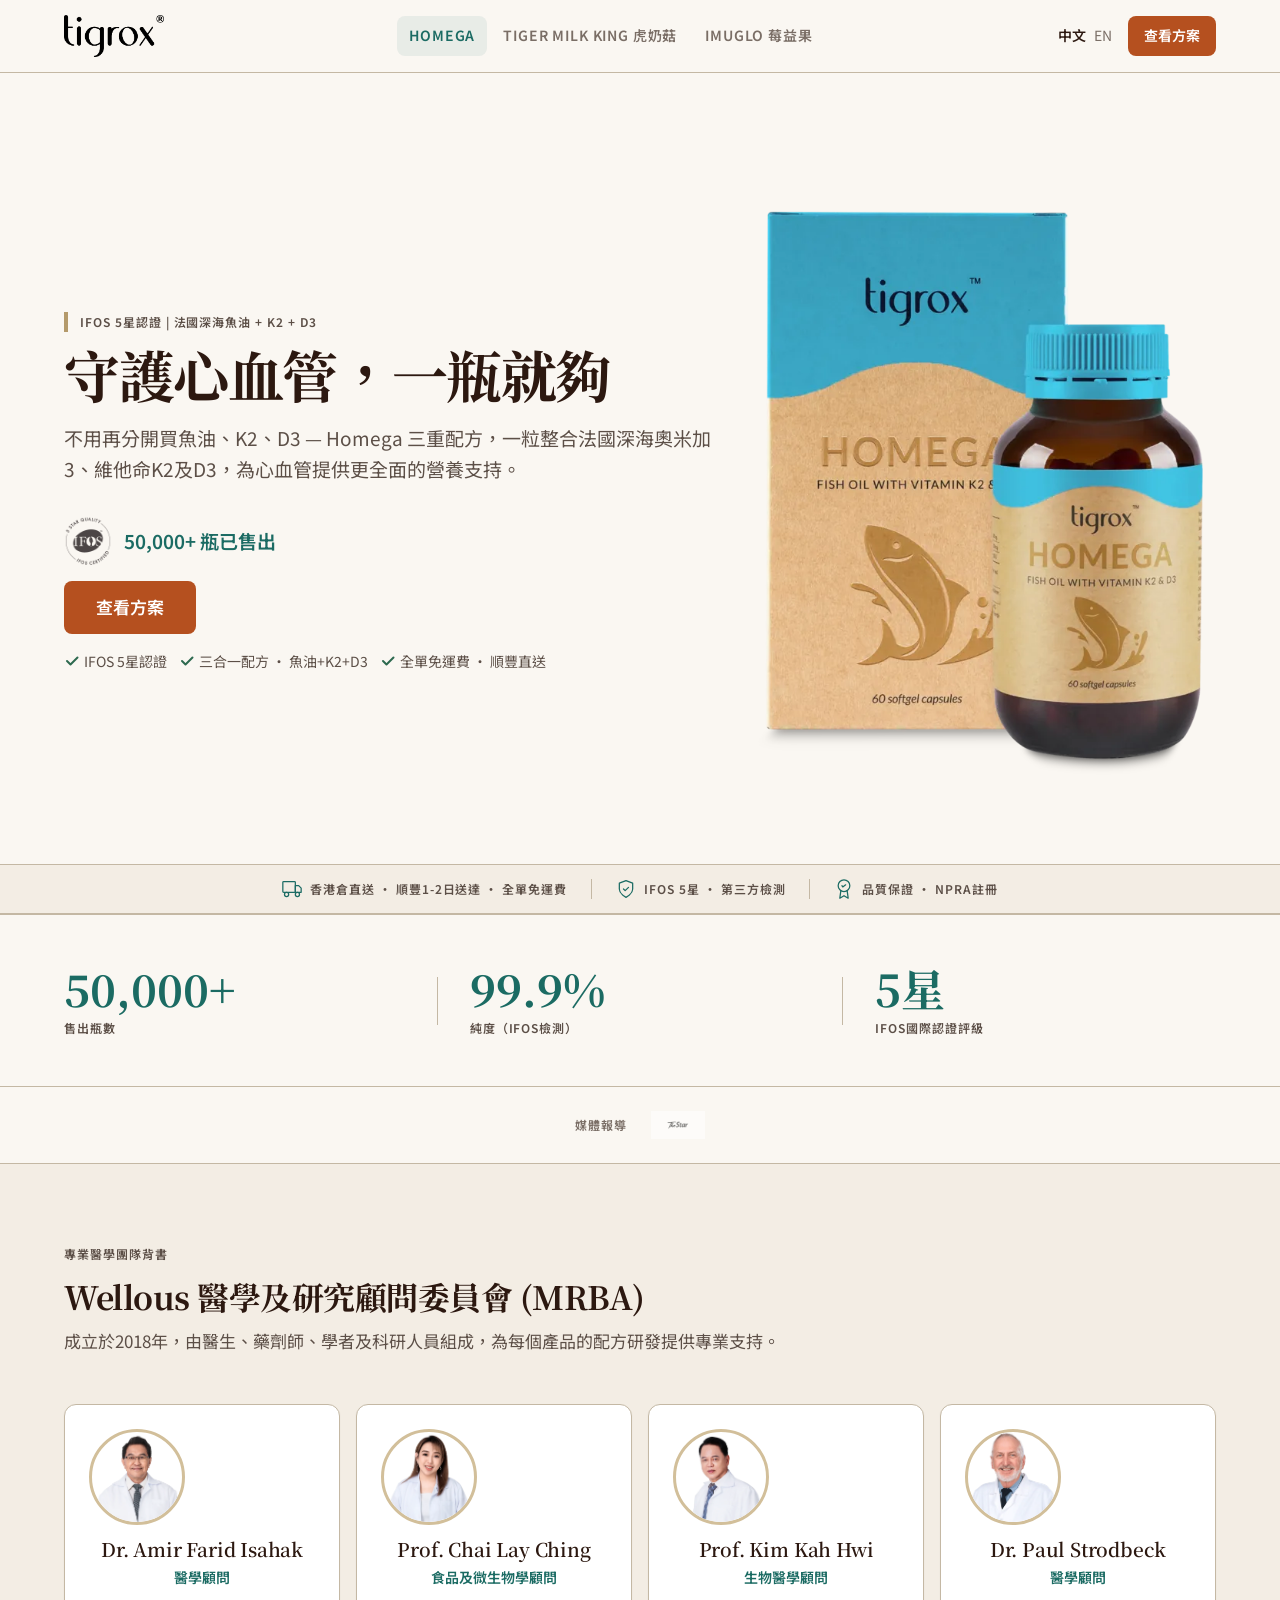
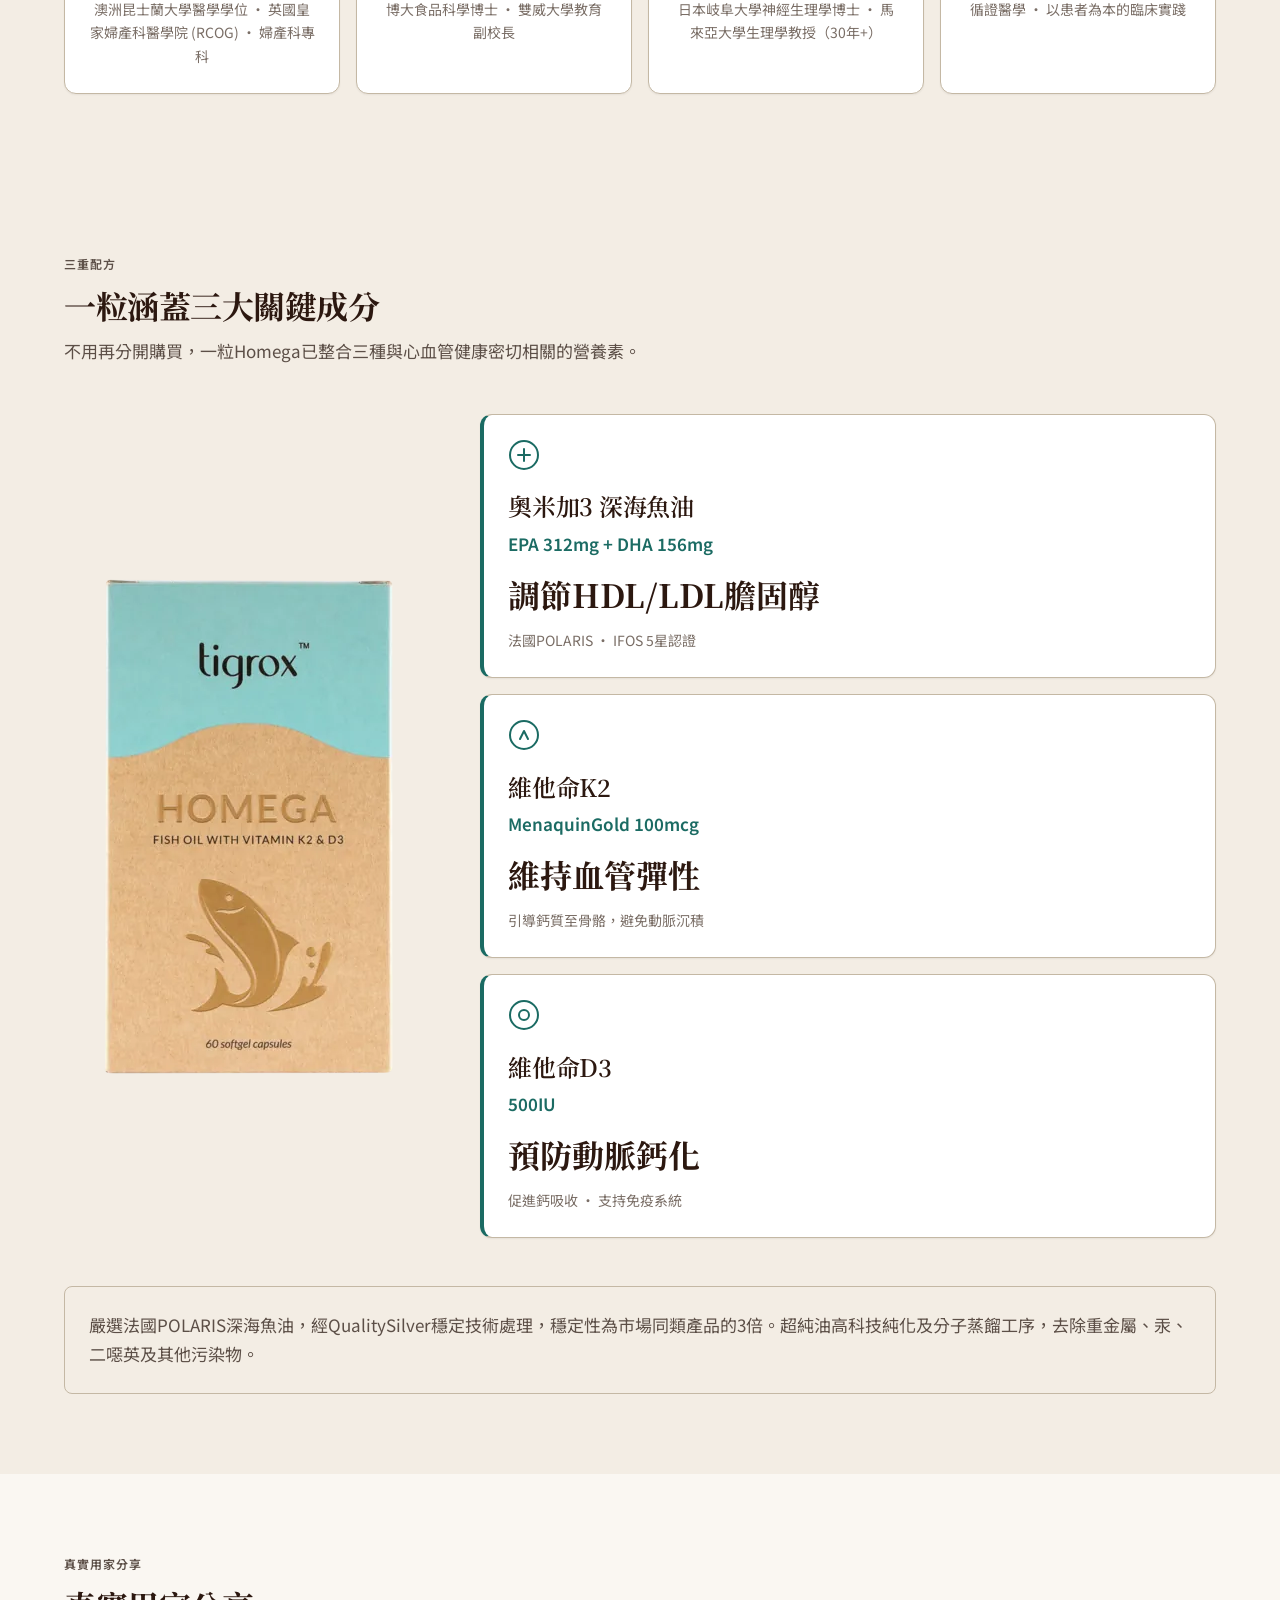
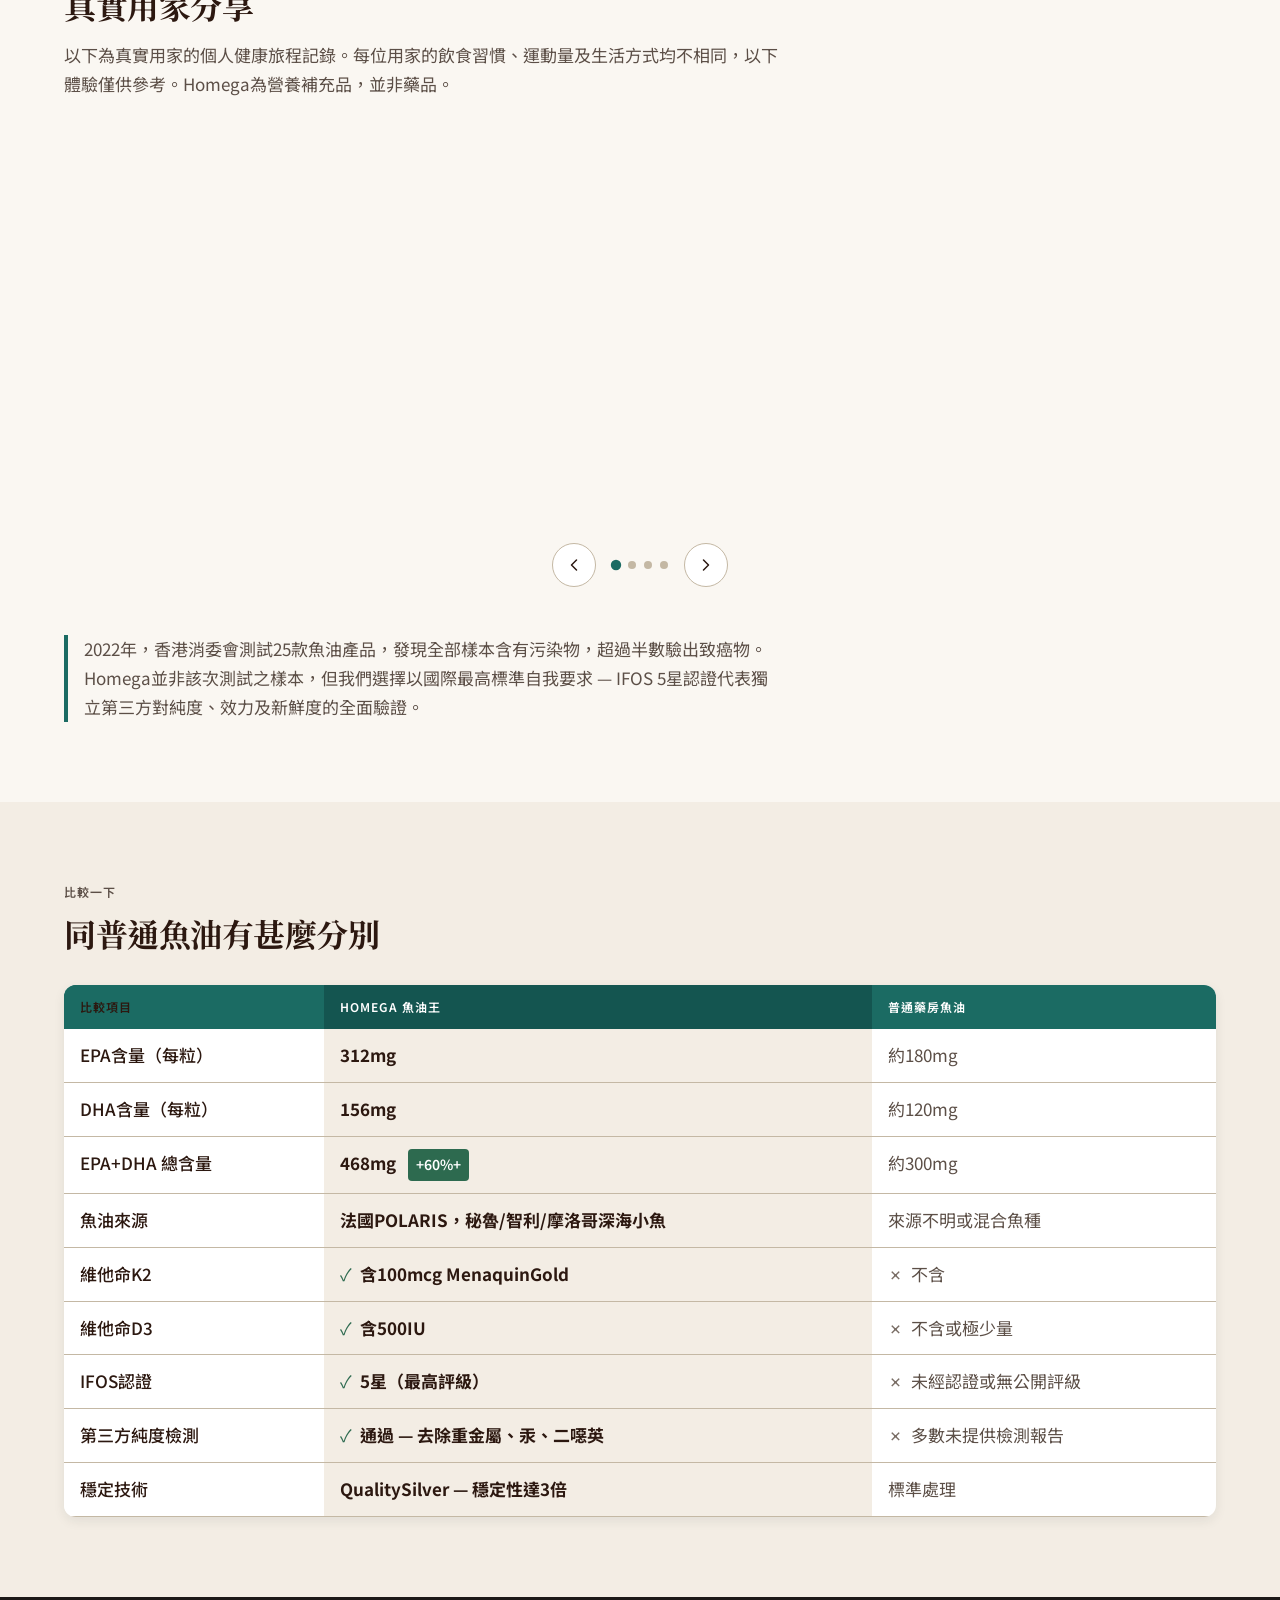
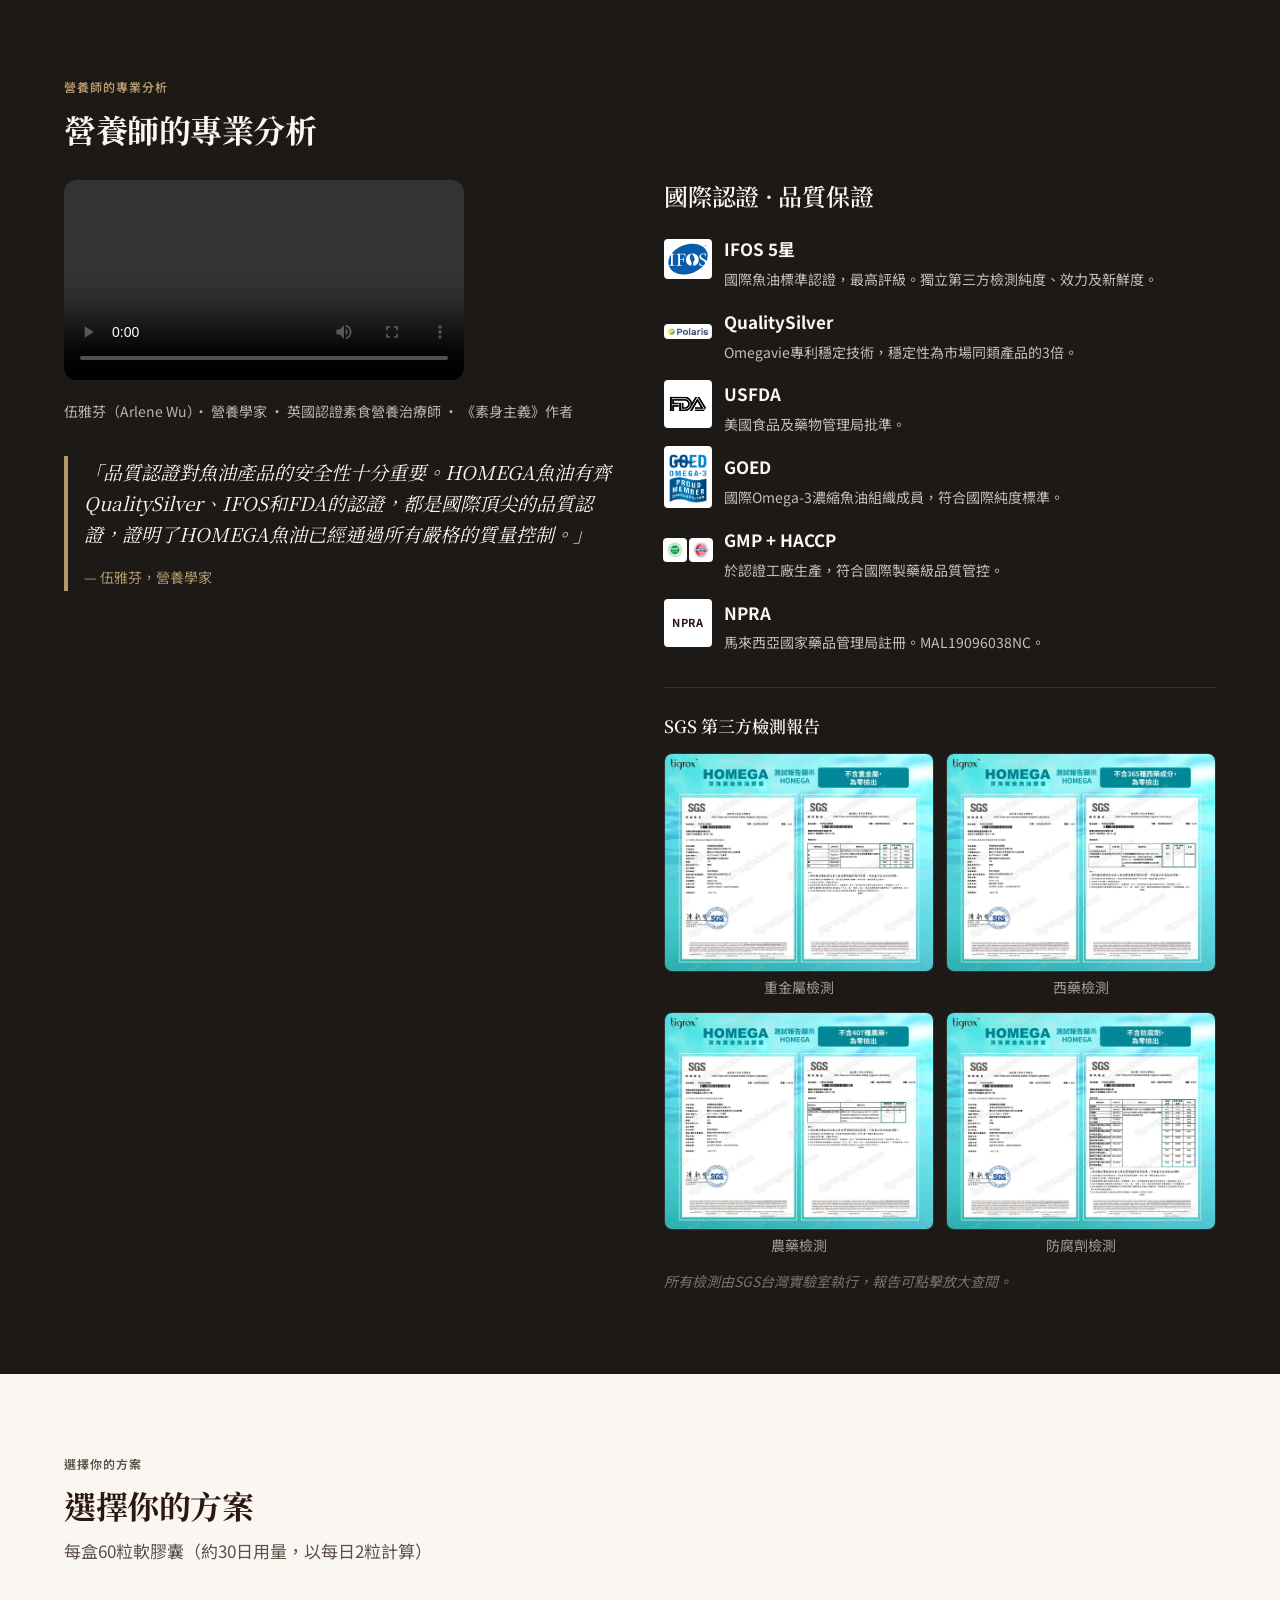
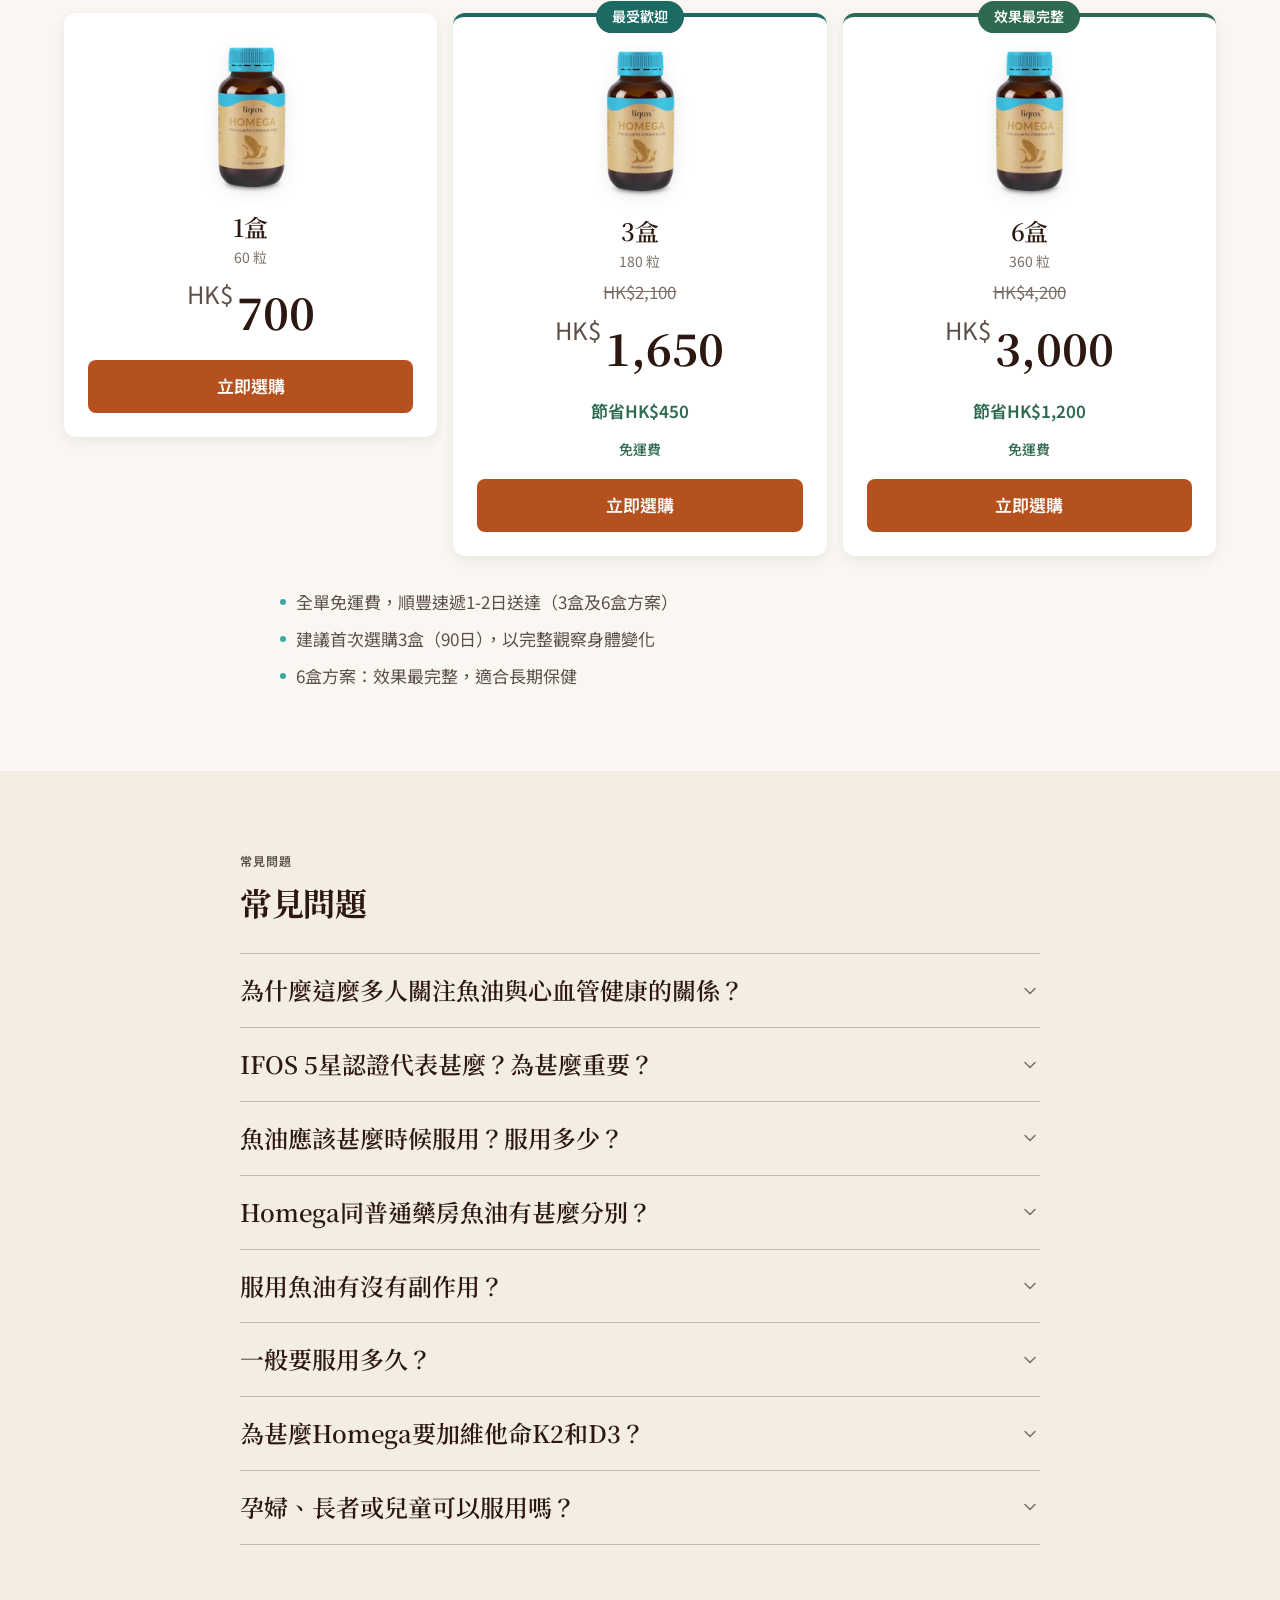
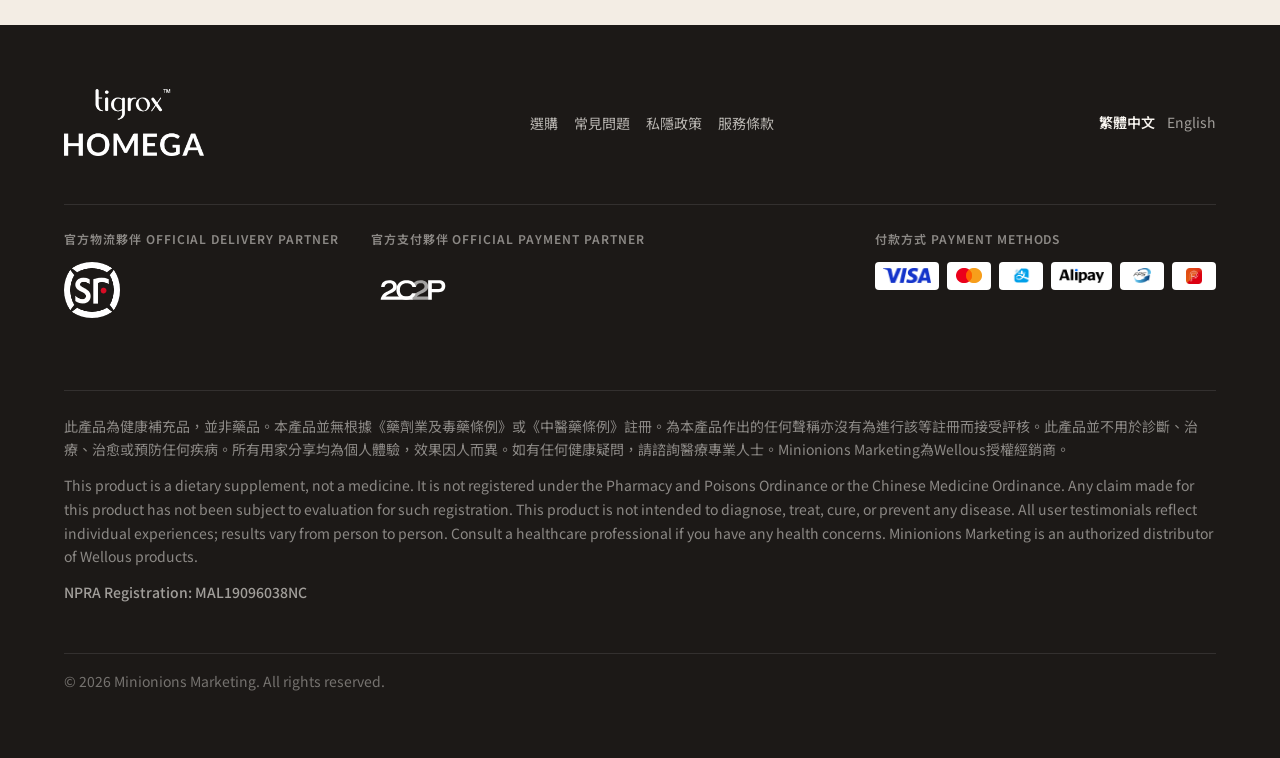
==== commit 330a824c: "feat(d11): look 3 (coupon) only, shown by the server's data-offer="d11"; looks 1-2 and js/d11.js gon" ====
--- a/index.html
+++ b/index.html
@@ -74,9 +74,10 @@
   <link rel="stylesheet" href="css/design-tokens.css">
   <link rel="stylesheet" href="css/base.css">
   <link rel="stylesheet" href="css/sections.css">
-  <!-- 雙11 sale treatment: off unless js/d11.js switches it on (d11.css is all scoped under html.d11) -->
-  <script src="js/d11.js?v=1"></script>
-  <link rel="stylesheet" href="css/d11.css?v=1">
+  <!-- 雙11 sale treatment (css/d11.css): every rule sits under <html data-offer="d11">, which nginx adds
+       while the sale runs; the heavy face below downloads only while something uses it -->
+  <link rel="stylesheet" href="https://fonts.googleapis.com/css2?family=Chiron+Hei+HK:wght@900&text=%E9%9B%99%E5%84%AA%E6%83%A0%E7%B5%90%E5%B8%B3%E8%87%AA%E5%8B%95%E6%B8%9B%E5%83%B9HK%240123456789%2C&display=swap" media="print" onload="this.media='all'">
+  <link rel="stylesheet" href="css/d11.css?v=2">
 
   <!-- Organization Schema -->
   <script type="application/ld+json">
@@ -113,7 +114,7 @@
   <!-- ============================================================
        Site Header
        ============================================================ -->
-  <!-- 雙11 (css/d11.css, js/d11.js): hidden unless the sale is on -->
+  <!-- 雙11 (css/d11.css): hidden unless nginx marks the page data-offer="d11" -->
   <p class="d11-bar d11-bar--brand" hidden><b class="d11-gold">雙11優惠</b><span class="d11-bar__sep" aria-hidden="true">·</span><span>3盒起結帳自動減價</span></p>
 
   <header class="site-header" role="banner">
@@ -963,13 +964,13 @@
               <h3 class="pricing-card__title">3盒</h3>
               <p class="pricing-card__capsules text-small">180 粒</p>
             </div>
-            <p class="pricing-card__original-price"><s data-d11="平時 HK$1,650">HK$2,100</s></p>
+            <p class="pricing-card__original-price"><s><span class="d11-n">HK$2,100</span><span class="d11-y" hidden>平時 HK$1,650</span></s></p>
             <div class="pricing-card__price">
               <span class="pricing-card__currency">HK$</span>
-              <span class="pricing-card__amount" data-d11="1,539">1,650</span>
+              <span class="pricing-card__amount"><span class="d11-n">1,650</span><span class="d11-y" hidden>1,539</span></span>
             </div>
             <div class="pricing-card__details">
-              <p class="pricing-card__savings" data-d11="節省HK$561">節省HK$450</p>
+              <p class="pricing-card__savings"><span class="d11-n">節省HK$450</span><span class="d11-y" hidden>雙11再減 HK$111</span></p>
             </div>
             <div class="pricing-card__shipping">
               <span class="pricing-card__shipping-free">免運費</span>
@@ -989,13 +990,13 @@
               <h3 class="pricing-card__title">6盒</h3>
               <p class="pricing-card__capsules text-small">360 粒</p>
             </div>
-            <p class="pricing-card__original-price"><s data-d11="平時 HK$3,000">HK$4,200</s></p>
+            <p class="pricing-card__original-price"><s><span class="d11-n">HK$4,200</span><span class="d11-y" hidden>平時 HK$3,000</span></s></p>
             <div class="pricing-card__price">
               <span class="pricing-card__currency">HK$</span>
-              <span class="pricing-card__amount" data-d11="2,778">3,000</span>
+              <span class="pricing-card__amount"><span class="d11-n">3,000</span><span class="d11-y" hidden>2,778</span></span>
             </div>
             <div class="pricing-card__details">
-              <p class="pricing-card__savings" data-d11="節省HK$1,422">節省HK$1,200</p>
+              <p class="pricing-card__savings"><span class="d11-n">節省HK$1,200</span><span class="d11-y" hidden>雙11再減 HK$222</span></p>
             </div>
             <div class="pricing-card__shipping">
               <span class="pricing-card__shipping-free">免運費</span>
@@ -1330,7 +1331,7 @@
     <div class="sticky-cta__inner">
       <div class="sticky-cta__info">
         <span class="sticky-cta__product-name">HOMEGA 魚油王</span>
-        <span class="sticky-cta__price" data-d11="HK$513/盒起">HK$550/盒起</span>
+        <span class="sticky-cta__price"><span class="d11-n">HK$550/盒起</span><span class="d11-y" hidden>HK$513/盒起</span></span>
       </div>
       <a href="#pricing" class="btn-cta sticky-cta__btn">
         查看方案
--- a/css/d11.css
+++ b/css/d11.css
@@ -1,40 +1,60 @@
 /* =================================================================
-   雙11 (Double 11) sale treatment: /promo/hmg/ (versions A and B) and the brand pages.
-   DESIGN MOCK, three looks of the same numbers:
-     look 1  紅色主場   the first screen turns crimson: big gold 雙11, 6樽 price plaque
-     look 2  節日框      teal/kraft stays; red-gold banner, 雙11價 corner ribbons, sparkles
-     look 3  優惠券      a red coupon strip above the plans; the 3/6 packs become gold tickets
-   Brand pages (every look): a slim red-gold top bar + that look's price-card treatment.
-
-   Switch: js/d11.js adds  html.d11 + html.d11-look1|2|3  (mock: ?d11=1&look=N).
-   EVERY rule below is scoped under html.d11; every 雙11-only element is [hidden] in the
-   HTML, so with the switch off this file changes nothing on screen.
-   Visual language = the campaign's flyers: crimson #D0101A → #8E0A12, metallic gold
-   #FFE9A8 → amber #E8A93C with bronze #A0521A, deep red #7A0A10 for small dark text.
+   雙11 (Double 11) sale treatment, look 3 「優惠券」 (coupon), the owner's pick (19 Oct).
+   /promo/hmg/ (versions A and B): a red perforated coupon strip above the plans, the 3/6 packs
+   as gold tickets with a red 「雙11減$222 / 減$111」 stamp, a 雙11價 chip in the sticky bar.
+   Brand pages (home, imuglo, tiger-milk-king): a slim red-gold bar on top and the same
+   gold ticket + stamp on the 3/6 price cards.
+
+   Switch: the SERVER decides. nginx adds data-offer="d11" to <html> while the sale runs
+   (26 Oct 00:00 - 16 Nov 23:59:59 HKT, nginx-d11.conf) or for ?d11=<preview token>.
+   Every rule below sits under html[data-offer="d11"] (apart from the [hidden] guard that keeps
+   the 雙11 pieces hidden), so without it this file changes nothing on screen. The pages carry
+   both sets of words:
+     .d11-n            the normal words: hidden while 雙11 is on
+     .d11-y [hidden]   the 雙11 words: shown while 雙11 is on (inline)
+     .d11-* [hidden]   the 雙11-only pieces (bar, coupon, 平時 prices, 1樽 note)
+     [data-d11-off]    a 3/6 pack card: its gold ticket and 減$<n> stamp
+   No script swaps any words; js/main.js and hmg2.js only read the attribute (tracked basket
+   value, price_mode tag) and write both words when the plan changes.
+
+   Colours = the campaign's flyers: crimson #D0101A -> #8E0A12, metallic gold #FFE9A8 ->
+   amber #E8A93C with bronze #A0521A, deep red #7A0A10 for small dark text.
    ================================================================= */
 
-html.d11 {
+html[data-offer="d11"] {
   --d11-red: #D0101A;
   --d11-red-d: #8E0A12;
-  --d11-band: #B80C15;          /* where the crimson ground meets the boxes and the wave */
-  --d11-ink: #7A0A10;
   --d11-gold: #FFE9A8;
   --d11-amber: #E8A93C;
   --d11-bronze: #A0521A;
   --d11-line: #DDB060;          /* gold card edges */
-  --d11-heavy: 'Noto Sans TC', 'Noto Sans HK', 'PingFang TC', 'Microsoft JhengHei', sans-serif;
+  /* the heavy face: Chiron Hei HK 900, a text-only subset (link in each page's <head>; its
+     glyphs download only while something on screen uses them, so only while 雙11 is on).
+     No other rule names this family, so it never stands in for the body text. */
+  --d11-heavy: 'Chiron Hei HK', 'Noto Sans TC', 'PingFang TC', 'Microsoft JhengHei', sans-serif;
   --d11-num: Inter, 'Noto Sans TC', -apple-system, sans-serif;
-  --d11-notch-bg: var(--color-bg-primary);   /* look 3: what shows through a ticket's notches */
-  --d11-sparkle: url("data:image/svg+xml,%3Csvg xmlns='http://www.w3.org/2000/svg' viewBox='0 0 32 28'%3E%3Cg fill='%23F5BE4A' stroke='%23A0521A' stroke-width='.8' stroke-linejoin='round'%3E%3Cpath d='M12 4c.9 6.6 5.4 11.1 12 12-6.6.9-11.1 5.4-12 12-.9-6.6-5.4-11.1-12-12 6.6-.9 11.1-5.4 12-12z'/%3E%3Cpath d='M27 0c.4 2.6 2.4 4.6 5 5-2.6.4-4.6 2.4-5 5-.4-2.6-2.4-4.6-5-5 2.6-.4 4.6-2.4 5-5z'/%3E%3C/g%3E%3C/svg%3E");
-  --d11-star: url("data:image/svg+xml,%3Csvg xmlns='http://www.w3.org/2000/svg' viewBox='0 0 100 100' fill='none' stroke-linejoin='round'%3E%3Cpolygon points='50,3 61.8,37.6 98,37.6 68.7,59 79.9,94 50,72.5 20.1,94 31.3,59 2,37.6 38.2,37.6' stroke='%23FFE9A8' stroke-width='2.6'/%3E%3Cpolygon points='50,10.8 59.9,39.9 90.3,39.9 65.7,57.9 75.1,87.3 50,69.2 24.9,87.3 34.3,57.9 9.7,39.9 40.1,39.9' stroke='%23E8A93C' stroke-width='1.2'/%3E%3C/svg%3E");
+  --d11-notch-bg: var(--color-bg-primary);   /* what shows through a ticket's notches */
 }
 
 /* ---------------------------------------------------------------
-   Atoms
+   The two sets of words
    --------------------------------------------------------------- */
-/* Gold headline: heavy sans, slanted, a solid gold face over a stepped bronze extrusion
-   (no gradient text; the depth is all text-shadow, in em so it scales with the size) */
-html.d11 .d11-gold {
+/* Guard, the one rule not under the attribute: the 雙11 pieces stay hidden without it, even if
+   another stylesheet gives their element a display (an author rule beats the browser's own
+   [hidden] { display: none }). The rules under the attribute below are more specific. */
+.d11-y[hidden], .d11-was[hidden], .d11-from[hidden], .d11-bar[hidden], .d11-coupon[hidden] { display: none; }
+html[data-offer="d11"] .d11-n { display: none; }
+html[data-offer="d11"] .d11-y[hidden] { display: inline; }
+
+/* The 雙11-only pieces (all [hidden] in the HTML) */
+html[data-offer="d11"] .d11-was { display: block; }
+html[data-offer="d11"] .d11-from { display: inline-block; }
+html[data-offer="d11"] .d11-bar--brand { display: flex; }
+html[data-offer="d11"] .d11-coupon { display: grid; }
+
+/* Gold headline (brand bar 「雙11優惠」): heavy sans, slanted, a solid gold face over a stepped
+   bronze extrusion (no gradient text; the depth is all text-shadow, in em so it scales) */
+html[data-offer="d11"] .d11-gold {
   display: inline-block; white-space: nowrap;
   font-family: var(--d11-heavy); font-weight: 900; font-style: normal;
   color: var(--d11-gold);
@@ -49,294 +69,65 @@
     0 0.1em 0 #7E3C10,
     0 0.16em 0.2em rgba(70, 0, 8, 0.55);
 }
-/* ◆ text ◆ */
-html.d11 .d11-dia { display: inline-flex; align-items: center; gap: 0.55em; white-space: nowrap; }
-html.d11 .d11-dia::before,
-html.d11 .d11-dia::after {
-  content: ''; flex: none; width: 0.42em; height: 0.42em;
-  background: var(--d11-gold); transform: rotate(45deg);
-  box-shadow: 0 0 0 1px rgba(160, 82, 26, 0.35);
-}
-
-/* Show the 雙11-only pieces (all [hidden] in the HTML) */
-html.d11 .d11-was { display: block; }
-html.d11 .d11-from { display: inline-block; }
-html.d11 .d11-bar--brand { display: flex; }
-html.d11-look1 .d11-hero { display: flex; }
-html.d11-look2 .d11-bar--promo { display: flex; }
-html.d11-look3 .d11-coupon { display: grid; }
 
 /* ---------------------------------------------------------------
-   Top bar: look 2's banner on /promo/hmg/, every look's slim bar on the brand pages
+   Brand pages: the slim red-gold bar on top, a coupon's perforated bottom edge
    --------------------------------------------------------------- */
-html.d11 .d11-bar {
+html[data-offer="d11"] .d11-bar {
   position: relative; margin: 0;
-  align-items: center; justify-content: center; flex-wrap: wrap; gap: 2px 14px;
-  min-height: 40px; padding: 5px 16px 6px;
+  align-items: center; justify-content: center; flex-wrap: wrap; gap: 0 10px;
+  min-height: 38px; padding: 5px 16px 10px;
   background:
     radial-gradient(60% 140% at 50% 0%, rgba(255, 120, 90, 0.35), transparent 70%),
     linear-gradient(90deg, var(--d11-red-d) 0%, var(--d11-red) 28%, var(--d11-red) 72%, var(--d11-red-d) 100%);
   box-shadow: inset 0 -1px 0 rgba(255, 233, 168, 0.6), inset 0 1px 0 rgba(255, 233, 168, 0.22);
   color: #FFF1CF; text-align: center; line-height: 1.3;
-}
-html.d11 .d11-bar .d11-gold { font-size: 21px; line-height: 1.2; }
-html.d11 .d11-bar .d11-dia { font-size: 14.5px; font-weight: 700; letter-spacing: 0.14em; color: var(--d11-gold); }
-/* a sparkle at each end of the banner */
-html.d11 .d11-bar--promo::before,
-html.d11 .d11-bar--promo::after {
-  content: ''; position: absolute; top: 50%; width: 22px; height: 19px; margin-top: -10px;
-  background: var(--d11-sparkle) center / contain no-repeat;
-}
-html.d11 .d11-bar--promo::before { left: 14px; }
-html.d11 .d11-bar--promo::after { right: 14px; transform: scaleX(-1); }
-@media (max-width: 359px) {
-  html.d11 .d11-bar--promo::before, html.d11 .d11-bar--promo::after { display: none; }
-}
-
-/* brand pages: slimmer, one line */
-html.d11 .d11-bar--brand { min-height: 38px; font-size: 14px; font-weight: 600; letter-spacing: 0.04em; gap: 0 10px; }
-html.d11 .d11-bar--brand .d11-gold { font-size: 17px; letter-spacing: 0.04em; }
-html.d11 .d11-bar__sep { color: var(--d11-gold); opacity: 0.8; }
-/* look 1: the bar is the deep end of the crimson; look 3: a coupon's perforated bottom edge */
-html.d11-look1 .d11-bar--brand { background: linear-gradient(180deg, #A50C14, var(--d11-red-d)); }
-html.d11-look3 .d11-bar--brand {
-  padding-bottom: 10px;
+  font-size: 14px; font-weight: 600; letter-spacing: 0.04em;
   -webkit-mask: radial-gradient(circle 4px at 50% 100%, #0000 97%, #000) 0 0 / 12px 100% repeat-x;
           mask: radial-gradient(circle 4px at 50% 100%, #0000 97%, #000) 0 0 / 12px 100% repeat-x;
 }
+html[data-offer="d11"] .d11-bar .d11-gold { font-size: 17px; line-height: 1.2; letter-spacing: 0.04em; }
+html[data-offer="d11"] .d11-bar__sep { color: var(--d11-gold); opacity: 0.8; }
 
 /* =================================================================
-   /promo/hmg/ — common to every look
+   /promo/hmg/ (versions A and B)
    ================================================================= */
-/* The two 雙11 packs: big heavy red numerals, 平時 small and struck through above them.
+/* The two 雙11 packs: big red numerals, 平時 small and struck through above them.
    1樽 keeps its ink price; its small line gets 「3樽起享雙11價」. */
-html.d11 [data-d11-off] .plan__cost b { color: var(--d11-red); font-size: 1.3rem; }
-html.d11 .plan .d11-was {
+html[data-offer="d11"] [data-d11-off] .plan__cost b { color: var(--d11-red); font-size: 1.3rem; }
+html[data-offer="d11"] .plan .d11-was {
   font-family: var(--d11-num); font-size: 12.5px; font-weight: 500; line-height: 1.25;
   color: var(--color-text-muted);
   text-decoration: line-through; text-decoration-color: rgba(122, 10, 16, 0.6);
 }
-html.d11 .plan__save { color: var(--d11-red); }
-html.d11 .d11-from {
+html[data-offer="d11"] .plan__save { color: var(--d11-red); }
+/* 「雙11再減 HK$222」 is longer than 「慳 HK$1,200」: it takes a line of its own sooner than the
+   saving did (hmg2.css's container rule: the name column is the container, em = the small
+   line's size; measured in Chrome: 「6樽 · 180日 · 雙11再減 HK$222」 14.09em, the 3樽 line 13.08em) */
+@container (max-width: 14.2em) {
+  html[data-offer="d11"] .plan--6 .plan__sep { display: none; }
+  html[data-offer="d11"] .plan--6 .plan__save { display: block; }
+}
+@container (max-width: 13.2em) {
+  html[data-offer="d11"] .plan--3 .plan__sep { display: none; }
+  html[data-offer="d11"] .plan--3 .plan__save { display: block; }
+}
+html[data-offer="d11"] .d11-from {
   margin-left: 8px; padding: 0 7px; border-radius: 999px;
   background: #FDECEC; color: var(--d11-red);
   font-family: var(--font-body); font-size: 12.5px; font-weight: 700; line-height: 20px;
   vertical-align: 1px; white-space: nowrap;
 }
-html.d11 .bh__plans [data-d11-off] .plan__mark { right: auto; left: 46px; }
 /* version B's compact tiles: the struck line stays small, so the buy button keeps its place
    on the first screen */
-html.d11 .bh__plans [data-d11-off] .plan__cost b { font-size: 1.2rem; line-height: 1.2; }
-html.d11 .bh__plans .plan .d11-was { font-size: 11.5px; line-height: 1.15; }
-html.d11 .bh__plans .d11-from { margin-left: 6px; font-size: 12px; }
-
-/* ---------------------------------------------------------------
-   Look 1 — 紅色主場 (red takeover)
-   --------------------------------------------------------------- */
-html.d11-look1 .top { background: var(--d11-red-d); }
-html.d11-look1 .hero__band {
-  background:
-    radial-gradient(70% 55% at 24% 12%, rgba(255, 170, 110, 0.28), transparent 70%),
-    linear-gradient(180deg, var(--d11-red-d) 0%, #C3101A 34%, var(--d11-band) 100%);
-}
-html.d11-look1 .hero__stage { background: linear-gradient(var(--d11-band) 0 56%, var(--paper) 56%); }
-html.d11-look1 .hero__wave { fill: var(--d11-band); }
-html.d11-look1 .formula__plus { color: var(--d11-gold); }
-html.d11-look1 .formula__i small { color: #FFE3C2; }
-html.d11-look1 .hero__sub { color: rgba(255, 241, 214, 0.86); }
-
-/* the lockup: 雙11 (gold star outline + light rays behind) | the 6樽 price plaque */
-html.d11-look1 .d11-hero {
-  position: relative; isolation: isolate;
-  align-items: center; justify-content: space-between; gap: 12px;
-  padding: 16px 0 14px; margin-bottom: 8px;
-  border-bottom: 1px solid rgba(255, 233, 168, 0.3);
-  text-align: left;
-}
-/* light rays, gutter to gutter (never wider than the screen) */
-html.d11-look1 .d11-hero::before {
-  content: ''; position: absolute; z-index: -2; top: -10px; bottom: -6px;
-  left: calc(-1 * var(--gut, 20px)); right: calc(-1 * var(--gut, 20px));
-  background: repeating-conic-gradient(from 0deg at 26% 50%, rgba(255, 233, 168, 0.17) 0deg 5deg, transparent 5deg 15deg);
-  -webkit-mask: radial-gradient(closest-side at 26% 50%, #000 15%, transparent 100%);
-          mask: radial-gradient(closest-side at 26% 50%, #000 15%, transparent 100%);
-  pointer-events: none;
-}
-html.d11-look1 .d11-hero__mark {
-  position: relative; margin: 0; flex: none;
-  display: flex; flex-direction: column; align-items: flex-start; gap: 14px;
-  font-size: clamp(60px, 19vw, 84px); line-height: 1;
-}
-html.d11-look1 .d11-hero__mark .d11-gold { line-height: 0.95; padding-left: 0.04em; }
-/* the star sits behind 「雙11」 (about 2.1em wide) */
-html.d11-look1 .d11-hero__mark::before {
-  content: ''; position: absolute; z-index: -1;
-  left: 0.38em; top: -0.3em; width: 1.45em; height: 1.45em;
-  background: var(--d11-star) center / contain no-repeat;
-  transform: rotate(-10deg); opacity: 0.9;
-}
-html.d11-look1 .d11-hero__mark .d11-dia {
-  font-size: 15px; font-weight: 700; letter-spacing: 0.22em; color: var(--d11-gold); padding-left: 2px;
-}
-
-/* the plaque: a gold price tag, a slight tilt, red numerals */
-html.d11-look1 .d11-plaque {
-  flex: none; margin: 0;
-  display: grid; justify-items: start; gap: 3px;
-  padding: 10px 14px 11px 13px; border-radius: 12px;
-  background: linear-gradient(158deg, #FFF7D6 0%, var(--d11-gold) 42%, #F4CB6C 100%);
-  box-shadow: inset 0 0 0 1px rgba(255, 255, 255, 0.65), 0 0 0 1px #C4862F, 0 12px 24px rgba(60, 0, 8, 0.38);
-  color: var(--d11-ink); line-height: 1.2;
-  transform: rotate(2.5deg);
-}
-html.d11-look1 .d11-plaque__k { font-size: 13.5px; font-weight: 700; }
-html.d11-look1 .d11-plaque__tag {
-  padding: 0 7px; border-radius: 4px; background: var(--d11-red); color: var(--d11-gold);
-  font-size: 12px; font-weight: 700; line-height: 19px; letter-spacing: 0.06em;
-}
-html.d11-look1 .d11-plaque__p {
-  font-family: var(--d11-num); font-weight: 700; font-size: 31px; line-height: 1.05;
-  color: var(--d11-red); letter-spacing: -0.02em; font-variant-numeric: tabular-nums;
-}
-html.d11-look1 .d11-plaque__p small { font-size: 0.5em; margin-right: 2px; letter-spacing: 0; }
-html.d11-look1 .d11-plaque__was {
-  font-family: var(--d11-num); font-size: 12.5px; font-weight: 500;
-  color: rgba(122, 10, 16, 0.78); text-decoration-color: rgba(122, 10, 16, 0.7);
-}
-@media (max-width: 359px) {
-  html.d11-look1 .d11-plaque { padding-inline: 10px; }
-  html.d11-look1 .d11-plaque__p { font-size: 26px; }
-  html.d11-look1 .d11-hero__mark .d11-dia { letter-spacing: 0.12em; }
-}
-
-/* the plans: gold-tinted tiles, crimson for the chosen one */
-html.d11-look1 [data-d11-off].plan,
-html.d11-look1 .picker--card [data-d11-off].plan {
-  border-color: var(--d11-line);
-  background: linear-gradient(180deg, #FFFCF3 0%, #FFF1CC 100%);
-}
-html.d11-look1 .plan.is-on,
-html.d11-look1 .plan:has(input:checked) {
-  border-color: var(--d11-red);
-  box-shadow: inset 0 0 0 1px var(--d11-red), 0 8px 20px rgba(208, 16, 26, 0.16);
-}
-html.d11-look1 .plan__dot { border-color: #C9A35A; }
-html.d11-look1 .plan.is-on .plan__dot,
-html.d11-look1 .plan:has(input:checked) .plan__dot { border-color: var(--d11-red); }
-html.d11-look1 .plan__dot::after { background: var(--d11-red); }
-html.d11-look1 .plan:has(input:focus-visible) { outline-color: var(--d11-red-d); }
-html.d11-look1 .plan__mark { background: var(--d11-red-d); color: var(--d11-gold); }
-html.d11-look1 [data-d11-off] .plan__cost small { color: var(--d11-ink); }
-html.d11-look1 .plan.is-ring { animation: none; }
-/* the upgrade note and the buttons follow the crimson */
-html.d11-look1 .nudge__box { background: #FDEDEA; color: var(--d11-ink); }
-html.d11-look1 .nudge button { border-color: var(--d11-red); color: var(--d11-ink); }
-html.d11-look1 .bh__up { color: var(--d11-ink); }
-html.d11-look1 .buy {
-  background: linear-gradient(180deg, #DD1721 0%, #B10C15 100%);
-  box-shadow: inset 0 0 0 1px rgba(255, 233, 168, 0.45), 0 8px 20px rgba(208, 16, 26, 0.3);
-}
-html.d11-look1 .pick { background: var(--d11-red); border-color: var(--d11-red); }
-@media (hover: hover) {
-  html.d11-look1 .buy:hover { background: #A50C14; }
-  html.d11-look1 .pick:hover { background: #A50C14; border-color: #A50C14; }
-  html.d11-look1 .nudge button:hover { background: rgba(208, 16, 26, 0.06); border-color: var(--d11-red-d); color: var(--d11-ink); }
-}
-
-/* version B: the same lockup in one compact row (no 一年一次 line, the plaque in two rows),
-   so the buy button stays on the first screen at 375×812 */
-html.d11-look1 .bh {
-  --d11-bh: 64px;   /* lockup height + its margin: the crimson ground grows by exactly this */
-  background:
-    radial-gradient(80% 40% at 20% 0%, rgba(255, 170, 110, 0.26), transparent 70%),
-    linear-gradient(var(--d11-red-d) 0, #C3101A 90px, var(--d11-band) calc(132px + var(--d11-bh)), var(--paper) calc(132px + var(--d11-bh)));
-}
-html.d11-look1 .bh .d11-hero { height: 60px; padding: 0; margin-bottom: 4px; border-bottom: 0; }
-html.d11-look1 .bh .d11-hero__mark { font-size: 50px; }
-html.d11-look1 .bh .d11-hero__mark .d11-dia { display: none; }
-html.d11-look1 .bh .d11-hero__mark::before { top: -0.22em; }
-html.d11-look1 .bh .d11-plaque {
-  grid-template-columns: auto auto; column-gap: 8px; row-gap: 0; align-items: baseline;
-  padding: 6px 11px 7px; transform: rotate(1.5deg);
-}
-html.d11-look1 .bh .d11-plaque__k { font-size: 12.5px; }
-html.d11-look1 .bh .d11-plaque__tag { justify-self: end; font-size: 11.5px; line-height: 17px; }
-html.d11-look1 .bh .d11-plaque__p { font-size: 25px; }
-html.d11-look1 .bh .d11-plaque__was { font-size: 11.5px; }
-@media (max-width: 359px) {
-  html.d11-look1 .bh .d11-hero__mark { font-size: 42px; }
-  html.d11-look1 .bh .d11-plaque { column-gap: 6px; padding-inline: 9px; }
-  html.d11-look1 .bh .d11-plaque__p { font-size: 21px; }
-  html.d11-look1 .bh .d11-plaque__was { font-size: 10.5px; }
-}
-html.d11-look1 .bh__eye { color: rgba(255, 233, 200, 0.9); }
-html.d11-look1 .bh__tick { color: var(--d11-gold); }
-
-/* ---------------------------------------------------------------
-   Look 2 — 節日框 (festive frame): banner on top, ribbons + sparkles on the 3/6 packs
-   --------------------------------------------------------------- */
-/* Corner ribbon 「雙11價」: one rotated band; clip-path cuts its two ends at 45°, which
-   after rotate(45deg) lie flat along the tile's top and right edges (80×18 band:
-   centre (80−18)/2·cos45 = 21.9px in from each edge; it covers the corner up to
-   x+y ≈ 57px, so the price column moves 50px in). */
-html.d11-look2 [data-d11-off].plan { padding-right: 50px; }
-/* version B: name over its small line, so the narrower row still fits beside the ribbon */
-html.d11-look2 .bh__plans [data-d11-off] .plan__what b,
-html.d11-look2 .bh__plans [data-d11-off] .plan__what small { display: block; margin-left: 0; }
-html.d11-look2 .bh__plans [data-d11-off].plan { padding-block: 7px; }
-html.d11-look2 .bh__plans .plan--6[data-d11-off] { padding-top: 13px; }   /* clear of the 90日 tab */
-html.d11-look2 [data-d11-off].plan::after,
-html.d11-look2 [data-d11-off].pricing-card::after {
-  content: '雙11價';
-  position: absolute; z-index: 2; top: 12.92px; right: -18.08px;
-  width: 80px; height: 18px;
-  transform: rotate(45deg);
-  -webkit-clip-path: polygon(18px 0, 62px 0, 80px 18px, 0 18px);
-          clip-path: polygon(18px 0, 62px 0, 80px 18px, 0 18px);
-  background: linear-gradient(180deg, #FFF4CC 0%, #FFE08A 48%, var(--d11-amber) 100%);
-  box-shadow: inset 0 1px 0 rgba(255, 255, 255, 0.75), inset 0 -1px 0 var(--d11-bronze);
-  color: var(--d11-ink);
-  font-family: var(--d11-heavy); font-weight: 900; font-size: 11px; line-height: 18px;
-  letter-spacing: 0.04em; text-align: center; white-space: nowrap;
-  pointer-events: none;
-}
-/* the rotated band's box pokes ~13px past the right edge before clip-path trims it; clip
-   that overhang so it can never widen a page (top/bottom stay visible for the tabs) */
-html.d11-look2 [data-d11-off].plan,
-html.d11-look2 [data-d11-off].pricing-card { overflow-x: clip; }
-/* the 90日 tab moves left of the ribbon */
-html.d11-look2 .plans:not(.bh__plans) [data-d11-off] .plan__mark { right: 62px; }
-/* gold sparkles at the price */
-html.d11-look2 [data-d11-off] .plan__cost b::before,
-html.d11-look2 [data-d11-off] .pricing-card__price::before {
-  content: ''; display: inline-block; width: 17px; height: 15px; margin-right: 4px; vertical-align: 0.42em;
-  background: var(--d11-sparkle) center / contain no-repeat;
-  animation: d11-twinkle 2.6s ease-in-out infinite;
-}
-/* version A's taller tiles: the sparkle sits in the corner under the ribbon instead, so the
-   name column keeps its width (「完整療程」 never breaks, down to 360px) */
-html.d11-look2 .plans:not(.bh__plans) [data-d11-off] .plan__cost b::before {
-  position: absolute; right: 15px; bottom: 13px; width: 22px; height: 19px; margin: 0;
-}
-/* narrower phones: a slimmer price column so 「完整療程」/「基本配套」 never break beside the ribbon */
-@media (max-width: 389px) {
-  html.d11-look2 .plans:not(.bh__plans) [data-d11-off].plan { padding-right: 44px; padding-top: 13px; }
-  html.d11-look2 .plans:not(.bh__plans) [data-d11-off] .plan__cost b { font-size: 1.15rem; }
-  html.d11-look2 .plans:not(.bh__plans) [data-d11-off] .plan__what b { font-size: 1.25rem; }
-}
-@keyframes d11-twinkle {
-  0%, 100% { transform: scale(1) rotate(0deg); opacity: 1; }
-  50% { transform: scale(0.72) rotate(18deg); opacity: 0.7; }
-}
-html.d11-look2 [data-d11-off].plan:not(.is-on):not(:has(input:checked)) { border-color: var(--d11-line); }
-
-/* ---------------------------------------------------------------
-   Look 3 — 優惠券 (coupon): the strip above the plans, the 3/6 packs as gold tickets
-   --------------------------------------------------------------- */
-/* The strip: stub | perforation | body. Perforated left and right edges and two notches
+html[data-offer="d11"] .bh__plans [data-d11-off] .plan__cost b { font-size: 1.2rem; line-height: 1.2; }
+html[data-offer="d11"] .bh__plans .plan .d11-was { font-size: 11.5px; line-height: 1.15; }
+html[data-offer="d11"] .bh__plans .d11-from { margin-left: 6px; font-size: 12px; }
+
+/* The coupon strip: stub | perforation | body. Perforated left and right edges and two notches
    on the perforation line are cut with one mask (four layers): the edge bites are two
    half-width layers added together, the notches are intersected on top. */
-html.d11-look3 .d11-coupon {
+html[data-offer="d11"] .d11-coupon {
   --stub: 78px;
   position: relative;
   grid-template-columns: var(--stub) 1fr; align-items: center;
@@ -358,60 +149,60 @@
     radial-gradient(circle 3.5px at 100% 50%, #0000 97%, #000) 100% 0 / 51% 11px repeat-y;
           mask-composite: intersect, intersect, add, add;
 }
-html.d11-look3 .d11-coupon p { margin: 0; }
-html.d11-look3 .d11-coupon__stub {
+html[data-offer="d11"] .d11-coupon p { margin: 0; }
+html[data-offer="d11"] .d11-coupon__stub {
   position: relative; align-self: stretch;
   display: flex; flex-direction: column; align-items: center; justify-content: center; gap: 1px;
   padding: 8px 0 8px 6px;
 }
 /* the perforation: dashes drawn as a background, not a border */
-html.d11-look3 .d11-coupon__stub::after {
+html[data-offer="d11"] .d11-coupon__stub::after {
   content: ''; position: absolute; top: 10px; bottom: 10px; right: -1px; width: 2px;
   background: repeating-linear-gradient(180deg, rgba(255, 233, 168, 0.75) 0 5px, transparent 5px 9px);
 }
-html.d11-look3 .d11-coupon__stub b { font-family: var(--d11-heavy); font-weight: 900; font-size: 24px; line-height: 1.05; transform: skewX(-9deg); text-shadow: 0 1px 0 var(--d11-amber), 0 2px 0 var(--d11-bronze), 0 3px 4px rgba(60, 0, 8, 0.5); }
-html.d11-look3 .d11-coupon__stub span { font-size: 13px; font-weight: 700; letter-spacing: 0.3em; padding-left: 0.3em; }
-html.d11-look3 .d11-coupon__body { display: grid; gap: 1px; padding: 9px 14px 10px 16px; }
-html.d11-look3 .d11-coupon__body b { font-family: var(--d11-heavy); font-weight: 900; font-size: 19px; line-height: 1.25; letter-spacing: 0.06em; color: #FFF6DA; }
-html.d11-look3 .d11-coupon__body span { font-size: 14px; font-weight: 700; line-height: 1.4; color: var(--d11-gold); white-space: nowrap; }
+html[data-offer="d11"] .d11-coupon__stub b { font-family: var(--d11-heavy); font-weight: 900; font-size: 24px; line-height: 1.05; transform: skewX(-9deg); text-shadow: 0 1px 0 var(--d11-amber), 0 2px 0 var(--d11-bronze), 0 3px 4px rgba(60, 0, 8, 0.5); }
+html[data-offer="d11"] .d11-coupon__stub span { font-size: 13px; font-weight: 700; letter-spacing: 0.3em; padding-left: 0.3em; }
+html[data-offer="d11"] .d11-coupon__body { display: grid; gap: 1px; padding: 9px 14px 10px 16px; }
+html[data-offer="d11"] .d11-coupon__body b { font-family: var(--d11-heavy); font-weight: 900; font-size: 19px; line-height: 1.25; letter-spacing: 0.06em; color: #FFF6DA; }
+html[data-offer="d11"] .d11-coupon__body span { font-size: 14px; font-weight: 700; line-height: 1.4; color: var(--d11-gold); white-space: nowrap; }
 @media (max-width: 359px) {
-  html.d11-look3 .d11-coupon { --stub: 66px; }
-  html.d11-look3 .d11-coupon__stub b { font-size: 21px; }
-  html.d11-look3 .d11-coupon__body { padding-inline: 12px 10px; }
-  html.d11-look3 .d11-coupon__body span { font-size: 13px; }
-}
-
-/* the 3/6 packs: gold ticket, dashed inner frame, a notch on each side, a red stamp
+  html[data-offer="d11"] .d11-coupon { --stub: 66px; }
+  html[data-offer="d11"] .d11-coupon__stub b { font-size: 21px; }
+  html[data-offer="d11"] .d11-coupon__body { padding-inline: 12px 10px; }
+  html[data-offer="d11"] .d11-coupon__body span { font-size: 13px; }
+}
+
+/* The 3/6 packs: gold ticket, dashed inner frame, a notch on each side, a red stamp
    「雙11減$222 / 減$111」 straddling the top edge (the 90日 tab moves to the left) */
-html.d11-look3 .picker--card { --d11-notch-bg: var(--card); }
-html.d11-look3 .plans:not(.bh__plans) { gap: 22px; }
+html[data-offer="d11"] .picker--card { --d11-notch-bg: var(--card); }
+html[data-offer="d11"] .plans:not(.bh__plans) { gap: 22px; }
 /* version B: a stamp needs room only above a 3/6 tile; the strip is a little tighter */
-html.d11-look3 .bh__plans [data-d11-off] + [data-d11-off] { margin-top: 4px; }
-html.d11-look3 .bh__buy .d11-coupon { --stub: 70px; min-height: 50px; margin-bottom: 14px; }
-html.d11-look3 .bh__buy .d11-coupon__stub { padding-block: 5px; }
-html.d11-look3 .bh__buy .d11-coupon__stub b { font-size: 20px; }
-html.d11-look3 .bh__buy .d11-coupon__stub span { font-size: 12px; }
-html.d11-look3 .bh__buy .d11-coupon__body { padding-block: 6px 7px; }
-html.d11-look3 .bh__buy .d11-coupon__body b { font-size: 16px; line-height: 1.2; }
-html.d11-look3 .bh__buy .d11-coupon__body span { font-size: 13px; line-height: 1.35; }
-html.d11-look3 .bh__plans [data-d11-off].plan::before { top: -12px; font-size: 12.5px; line-height: 18px; }
-html.d11-look3 [data-d11-off].plan,
-html.d11-look3 .picker--card [data-d11-off].plan {
+html[data-offer="d11"] .bh__plans [data-d11-off] + [data-d11-off] { margin-top: 4px; }
+html[data-offer="d11"] .bh__buy .d11-coupon { --stub: 70px; min-height: 50px; margin-bottom: 14px; }
+html[data-offer="d11"] .bh__buy .d11-coupon__stub { padding-block: 5px; }
+html[data-offer="d11"] .bh__buy .d11-coupon__stub b { font-size: 20px; }
+html[data-offer="d11"] .bh__buy .d11-coupon__stub span { font-size: 12px; }
+html[data-offer="d11"] .bh__buy .d11-coupon__body { padding-block: 6px 7px; }
+html[data-offer="d11"] .bh__buy .d11-coupon__body b { font-size: 16px; line-height: 1.2; }
+html[data-offer="d11"] .bh__buy .d11-coupon__body span { font-size: 13px; line-height: 1.35; }
+html[data-offer="d11"] .bh__plans [data-d11-off].plan::before { top: -12px; font-size: 12.5px; line-height: 18px; }
+html[data-offer="d11"] [data-d11-off].plan,
+html[data-offer="d11"] .picker--card [data-d11-off].plan {
   padding-top: 18px;
   border-color: var(--d11-line);
   background: linear-gradient(180deg, #FFF9E6 0%, #FFEDBE 100%);
   outline: 1px dashed rgba(160, 82, 26, 0.42); outline-offset: -6px;
 }
-html.d11-look3 .bh__plans [data-d11-off].plan { padding-top: 13px; }
-html.d11-look3 [data-d11-off].plan:has(input:focus-visible) { outline: 2px solid var(--d11-red-d); outline-offset: 2px; }
-html.d11-look3 [data-d11-off].plan::after,
-html.d11-look3 [data-d11-off].pricing-card::after {
+html[data-offer="d11"] .bh__plans [data-d11-off].plan { padding-top: 13px; }
+html[data-offer="d11"] [data-d11-off].plan:has(input:focus-visible) { outline: 2px solid var(--d11-red-d); outline-offset: 2px; }
+html[data-offer="d11"] [data-d11-off].plan::after,
+html[data-offer="d11"] [data-d11-off].pricing-card::after {
   content: ''; position: absolute; inset: -1px; z-index: 1; border-radius: inherit; pointer-events: none;
   background:
     radial-gradient(circle at 0 50%, var(--d11-notch-bg) 7px, var(--d11-line) 7.5px 8.5px, transparent 9px),
     radial-gradient(circle at 100% 50%, var(--d11-notch-bg) 7px, var(--d11-line) 7.5px 8.5px, transparent 9px);
 }
-html.d11-look3 [data-d11-off].plan::before {
+html[data-offer="d11"] [data-d11-off].plan::before {
   content: '雙11減$' attr(data-d11-off);
   position: absolute; z-index: 2; top: -14px; right: 14px;
   padding: 0 8px; border: 2px solid var(--d11-red); border-radius: 6px;
@@ -420,120 +211,59 @@
   font-family: var(--d11-heavy); font-weight: 900; font-size: 13.5px; line-height: 21px; letter-spacing: 0.03em;
   white-space: nowrap; transform: rotate(-6deg); pointer-events: none;
 }
-html.d11-look3 [data-d11-off] .plan__mark { right: auto; left: 46px; }
-html.d11-look3 .plan.is-on[data-d11-off],
-html.d11-look3 [data-d11-off].plan:has(input:checked) {
+html[data-offer="d11"] [data-d11-off] .plan__mark { right: auto; left: 46px; }
+html[data-offer="d11"] .plan.is-on[data-d11-off],
+html[data-offer="d11"] [data-d11-off].plan:has(input:checked) {
   border-color: var(--d11-red);
   box-shadow: inset 0 0 0 1px var(--d11-red), 0 8px 18px rgba(208, 16, 26, 0.14);
 }
-html.d11-look3 .plan.is-on[data-d11-off] .plan__dot,
-html.d11-look3 [data-d11-off].plan:has(input:checked) .plan__dot { border-color: var(--d11-red); }
-html.d11-look3 [data-d11-off] .plan__dot::after { background: var(--d11-red); }
-html.d11-look3 .plan.is-on[data-d11-off]::after,
-html.d11-look3 [data-d11-off].plan:has(input:checked)::after {
+html[data-offer="d11"] .plan.is-on[data-d11-off] .plan__dot,
+html[data-offer="d11"] [data-d11-off].plan:has(input:checked) .plan__dot { border-color: var(--d11-red); }
+html[data-offer="d11"] [data-d11-off] .plan__dot::after { background: var(--d11-red); }
+html[data-offer="d11"] .plan.is-on[data-d11-off]::after,
+html[data-offer="d11"] [data-d11-off].plan:has(input:checked)::after {
   background:
     radial-gradient(circle at 0 50%, var(--d11-notch-bg) 7px, var(--d11-red) 7.5px 9px, transparent 9.5px),
     radial-gradient(circle at 100% 50%, var(--d11-notch-bg) 7px, var(--d11-red) 7.5px 9px, transparent 9.5px);
 }
-/* sticky bar: a small red 雙11價 chip after the plan name, the price in red */
-html.d11-look3 .sticky { border-top: 1px dashed rgba(208, 16, 26, 0.45); }
-html.d11-look3 .sticky__info span { color: var(--d11-red); font-weight: 700; }
-html.d11-look3 .sticky__info b::after {
+
+/* Sticky bar: a small red 雙11價 chip after the plan name and the price in red, for the 3/6
+   packs only (hmg2.js keeps data-n on .sticky__info = the plan picked; 1樽 has no 雙11 price) */
+html[data-offer="d11"] .sticky { border-top: 1px dashed rgba(208, 16, 26, 0.45); }
+html[data-offer="d11"] .sticky__info:not([data-n="1"]) span { color: var(--d11-red); font-weight: 700; }
+html[data-offer="d11"] .sticky__info:not([data-n="1"]) b::after {
   content: '雙11價'; display: inline-block; margin-left: 6px; padding: 0 6px; border-radius: 4px;
   background: var(--d11-red); color: var(--d11-gold);
   font-size: 11.5px; line-height: 18px; vertical-align: 1px; letter-spacing: 0.04em;
 }
 
-/* ---------------------------------------------------------------
-   Looks 1 + 2: the sticky bar turns red with a gold button
-   --------------------------------------------------------------- */
-html.d11-look1 .sticky,
-html.d11-look2 .sticky {
-  background: linear-gradient(180deg, #C8101A 0%, #980B13 100%);
-  border-top: 1px solid rgba(255, 233, 168, 0.55);
-  box-shadow: 0 -6px 20px rgba(122, 10, 16, 0.22);
-}
-html.d11-look1 .sticky__info b,
-html.d11-look2 .sticky__info b { color: #fff; }
-html.d11-look1 .sticky__info span,
-html.d11-look2 .sticky__info span { color: #FFE3C2; font-weight: 500; }
-html.d11-look1 .sticky__buy,
-html.d11-look2 .sticky__buy {
-  background: linear-gradient(180deg, #FFF3C4 0%, #FFE08A 45%, var(--d11-amber) 100%);
-  color: var(--d11-ink);
-  box-shadow: inset 0 0 0 1px rgba(160, 82, 26, 0.5), 0 4px 10px rgba(60, 0, 8, 0.3);
-}
-
-/* ---------------------------------------------------------------
-   /promo/hmg/ — tablet and desktop
-   --------------------------------------------------------------- */
-@media (min-width: 640px) {
-  html.d11-look1 .d11-hero { justify-content: center; gap: 40px; }
-}
+/* tablet and desktop: the pickers sit on a white card */
 @media (min-width: 900px) {
-  html.d11-look3 .bh__buy { --d11-notch-bg: var(--card); }
-  html.d11-look1 .bh {
-    background:
-      radial-gradient(60% 50% at 18% 0%, rgba(255, 170, 110, 0.24), transparent 70%),
-      linear-gradient(var(--d11-red-d) 0, #C3101A 120px, var(--d11-band) calc(220px + var(--d11-bh)), var(--paper) calc(220px + var(--d11-bh)));
-  }
-  html.d11-look1 .bh .d11-hero { justify-content: flex-start; gap: 36px; }
+  html[data-offer="d11"] .bh__buy { --d11-notch-bg: var(--card); }
 }
 @media (min-width: 1024px) {
-  html.d11-look3 .hero__buy .picker { --d11-notch-bg: var(--card); }
-  html.d11-look1 .hero {
-    background:
-      radial-gradient(50% 60% at 18% 20%, rgba(255, 170, 110, 0.24), transparent 70%),
-      linear-gradient(180deg, var(--d11-red-d) 0%, #C3101A 30%, var(--d11-band) 100%);
-  }
-  html.d11-look1 .hero::after { background: var(--d11-band); }
-  html.d11-look1 .hero__band,
-  html.d11-look1 .hero__stage { background: none; }
-  html.d11-look1 .hero__buy .picker { box-shadow: 0 24px 60px rgba(60, 0, 8, 0.4), 0 0 0 1px rgba(255, 233, 168, 0.5); }
-  html.d11-look1 .d11-hero { justify-content: flex-start; gap: 48px; padding-top: 4px; margin-bottom: 18px; }
-  html.d11-look1 .d11-hero__mark { font-size: 112px; }
-  html.d11-look1 .d11-hero__mark .d11-dia { font-size: 18px; }
-  html.d11-look1 .d11-plaque { padding: 14px 20px 15px 18px; }
-  html.d11-look1 .d11-plaque__k { font-size: 15px; }
-  html.d11-look1 .d11-plaque__p { font-size: 40px; }
-  html.d11-look1 .d11-plaque__was { font-size: 14px; }
+  html[data-offer="d11"] .hero__buy .picker { --d11-notch-bg: var(--card); }
 }
 
 /* =================================================================
-   Brand pages (home, en, imuglo, tiger-milk-king): price cards
+   Brand pages (home, imuglo, tiger-milk-king): the 3/6 price cards
    ================================================================= */
-html.d11 [data-d11-off] .pricing-card__amount {
+html[data-offer="d11"] [data-d11-off] .pricing-card__amount {
   font-family: var(--d11-heavy); font-weight: 900; color: var(--d11-red); letter-spacing: -0.01em;
 }
-html.d11 [data-d11-off] .pricing-card__currency { color: var(--d11-red); font-weight: 700; }
-html.d11 [data-d11-off] .pricing-card__original-price { color: var(--color-text-muted); }
-html.d11 [data-d11-off] .pricing-card__original-price s { text-decoration-color: rgba(122, 10, 16, 0.6); }
-html.d11 [data-d11-off] .pricing-card__savings { color: var(--d11-red); }
-
-/* look 1: gold cards, crimson top edge, badge and button */
-html.d11-look1 [data-d11-off].pricing-card {
-  background: linear-gradient(180deg, #FFFCF3 0%, #FFF0C9 100%);
-  box-shadow: 0 0 0 1px var(--d11-line), 0 10px 24px rgba(160, 82, 26, 0.14);
-}
-html.d11-look1 .pricing-card--recommended,
-html.d11-look1 .pricing-card--value { border-top-color: var(--d11-red); }
-html.d11-look1 [data-d11-off] .pricing-card__badge { background: var(--d11-red); color: var(--d11-gold); }
-html.d11-look1 [data-d11-off] .pricing-card__cta:not(.pricing-card__cta--coming-soon) { background: var(--d11-red); }
-@media (hover: hover) { html.d11-look1 [data-d11-off] .pricing-card__cta:not(.pricing-card__cta--coming-soon):hover { background: #A50C14; } }
-
-/* look 2: the corner ribbon (shared rule above) + sparkles; a gold edge. The card's badge
-   moves to the left so it never meets the ribbon on the narrow two-up cards. */
-html.d11-look2 [data-d11-off].pricing-card { box-shadow: 0 0 0 1px var(--d11-line), var(--shadow-md); }
-html.d11-look2 [data-d11-off] .pricing-card__badge { left: 10px; transform: translateY(-50%); }
-
-/* look 3: gold ticket with notches + the 減$ stamp right under the price */
-html.d11-look3 [data-d11-off].pricing-card {
+html[data-offer="d11"] [data-d11-off] .pricing-card__currency { color: var(--d11-red); font-weight: 700; }
+html[data-offer="d11"] [data-d11-off] .pricing-card__original-price { color: var(--color-text-muted); }
+html[data-offer="d11"] [data-d11-off] .pricing-card__original-price s { text-decoration-color: rgba(122, 10, 16, 0.6); }
+html[data-offer="d11"] [data-d11-off] .pricing-card__savings { color: var(--d11-red); }
+
+/* gold ticket with notches + the 減$ stamp right under the price */
+html[data-offer="d11"] [data-d11-off].pricing-card {
   background: linear-gradient(180deg, #FFF9E6 0%, #FFEDBE 100%);
   border-top: 0;
   box-shadow: 0 0 0 1px var(--d11-line), var(--shadow-md);
   outline: 1px dashed rgba(160, 82, 26, 0.42); outline-offset: -7px;
 }
-html.d11-look3 [data-d11-off].pricing-card::before {
+html[data-offer="d11"] [data-d11-off].pricing-card::before {
   content: '雙11減$' attr(data-d11-off);
   order: 1; align-self: center; margin: -2px 0 12px;
   padding: 0 9px; border: 2px solid var(--d11-red); border-radius: 6px;
@@ -542,11 +272,6 @@
   font-family: var(--d11-heavy); font-weight: 900; font-size: 14px; line-height: 22px; letter-spacing: 0.03em;
   white-space: nowrap; transform: rotate(-5deg);
 }
-html.d11-look3 [data-d11-off] .pricing-card__details,
-html.d11-look3 [data-d11-off] .pricing-card__shipping { order: 1; }
-html.d11-look3 [data-d11-off] .pricing-card__cta { order: 2; }
-
-@media (prefers-reduced-motion: reduce) {
-  html.d11 .d11-gold, html.d11 [data-d11-off] .plan__cost b::before,
-  html.d11 [data-d11-off] .pricing-card__price::before { animation: none; }
-}
+html[data-offer="d11"] [data-d11-off] .pricing-card__details,
+html[data-offer="d11"] [data-d11-off] .pricing-card__shipping { order: 1; }
+html[data-offer="d11"] [data-d11-off] .pricing-card__cta { order: 2; }
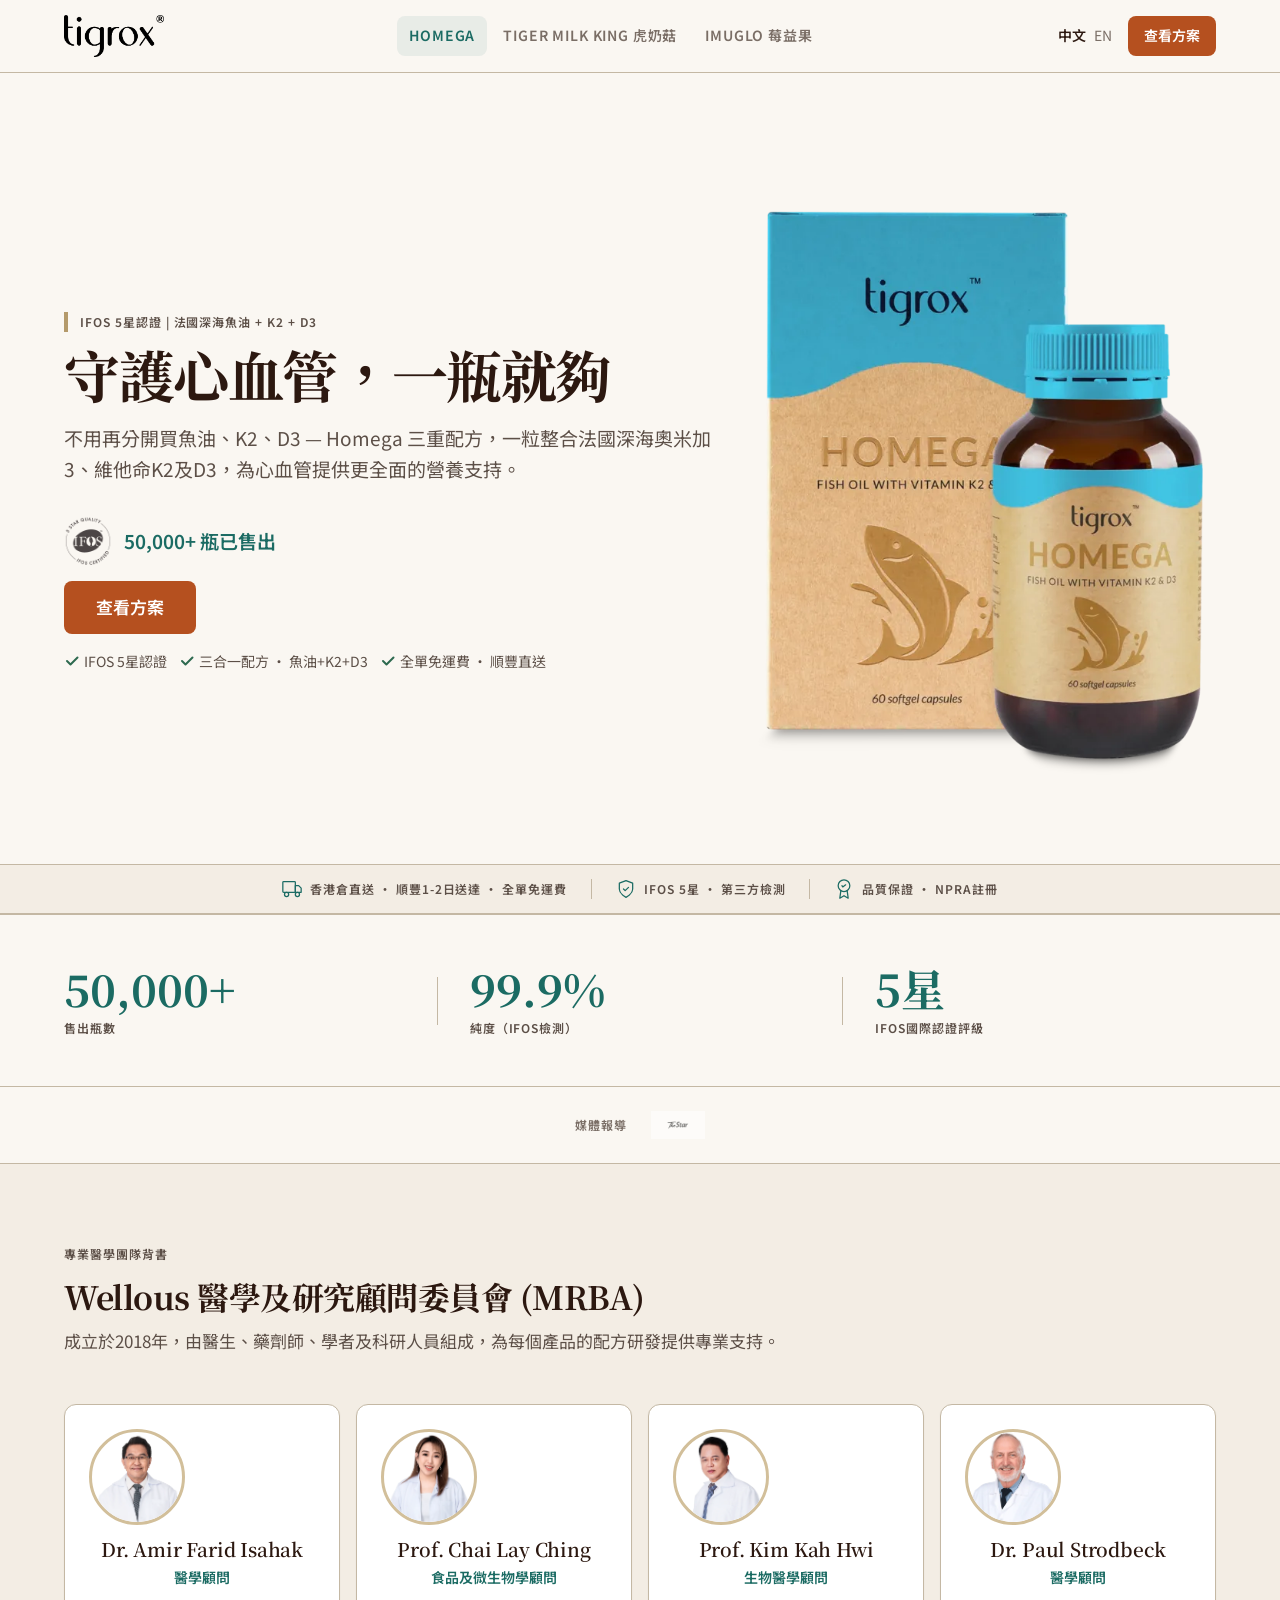
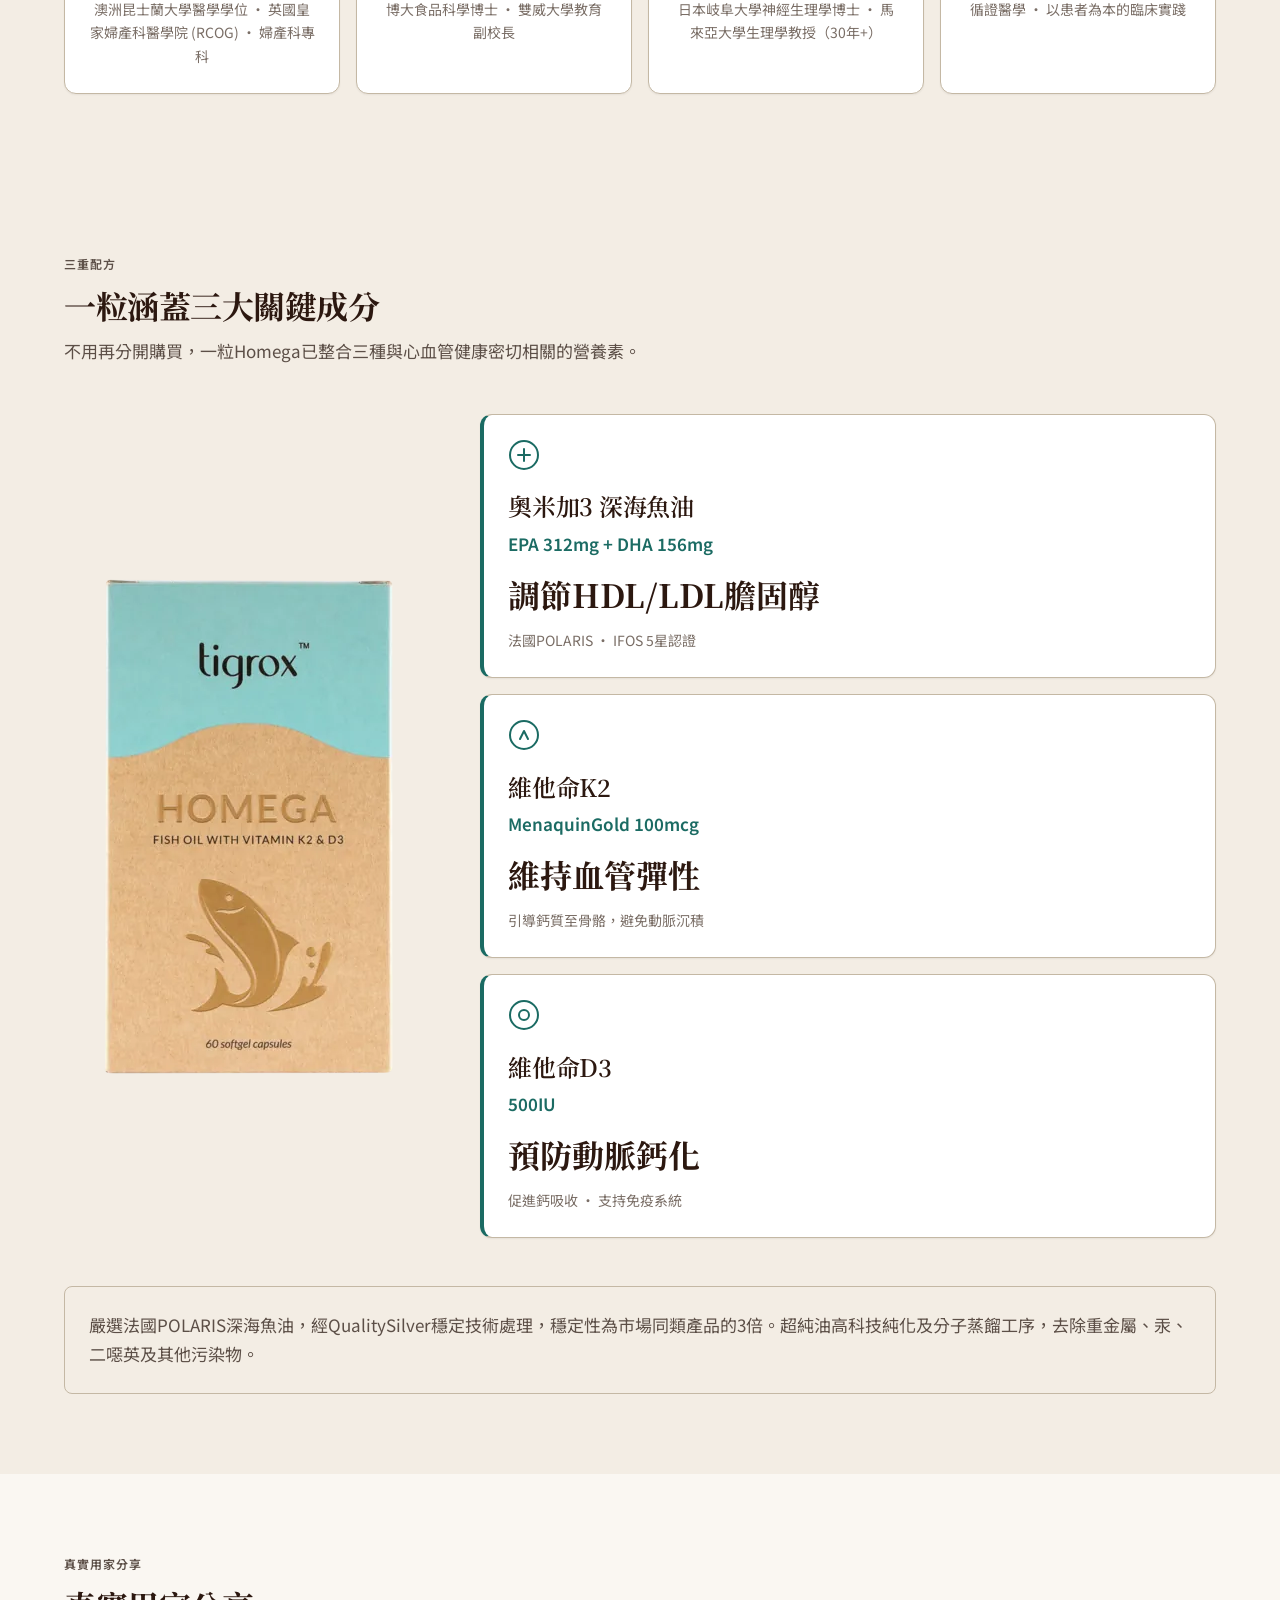
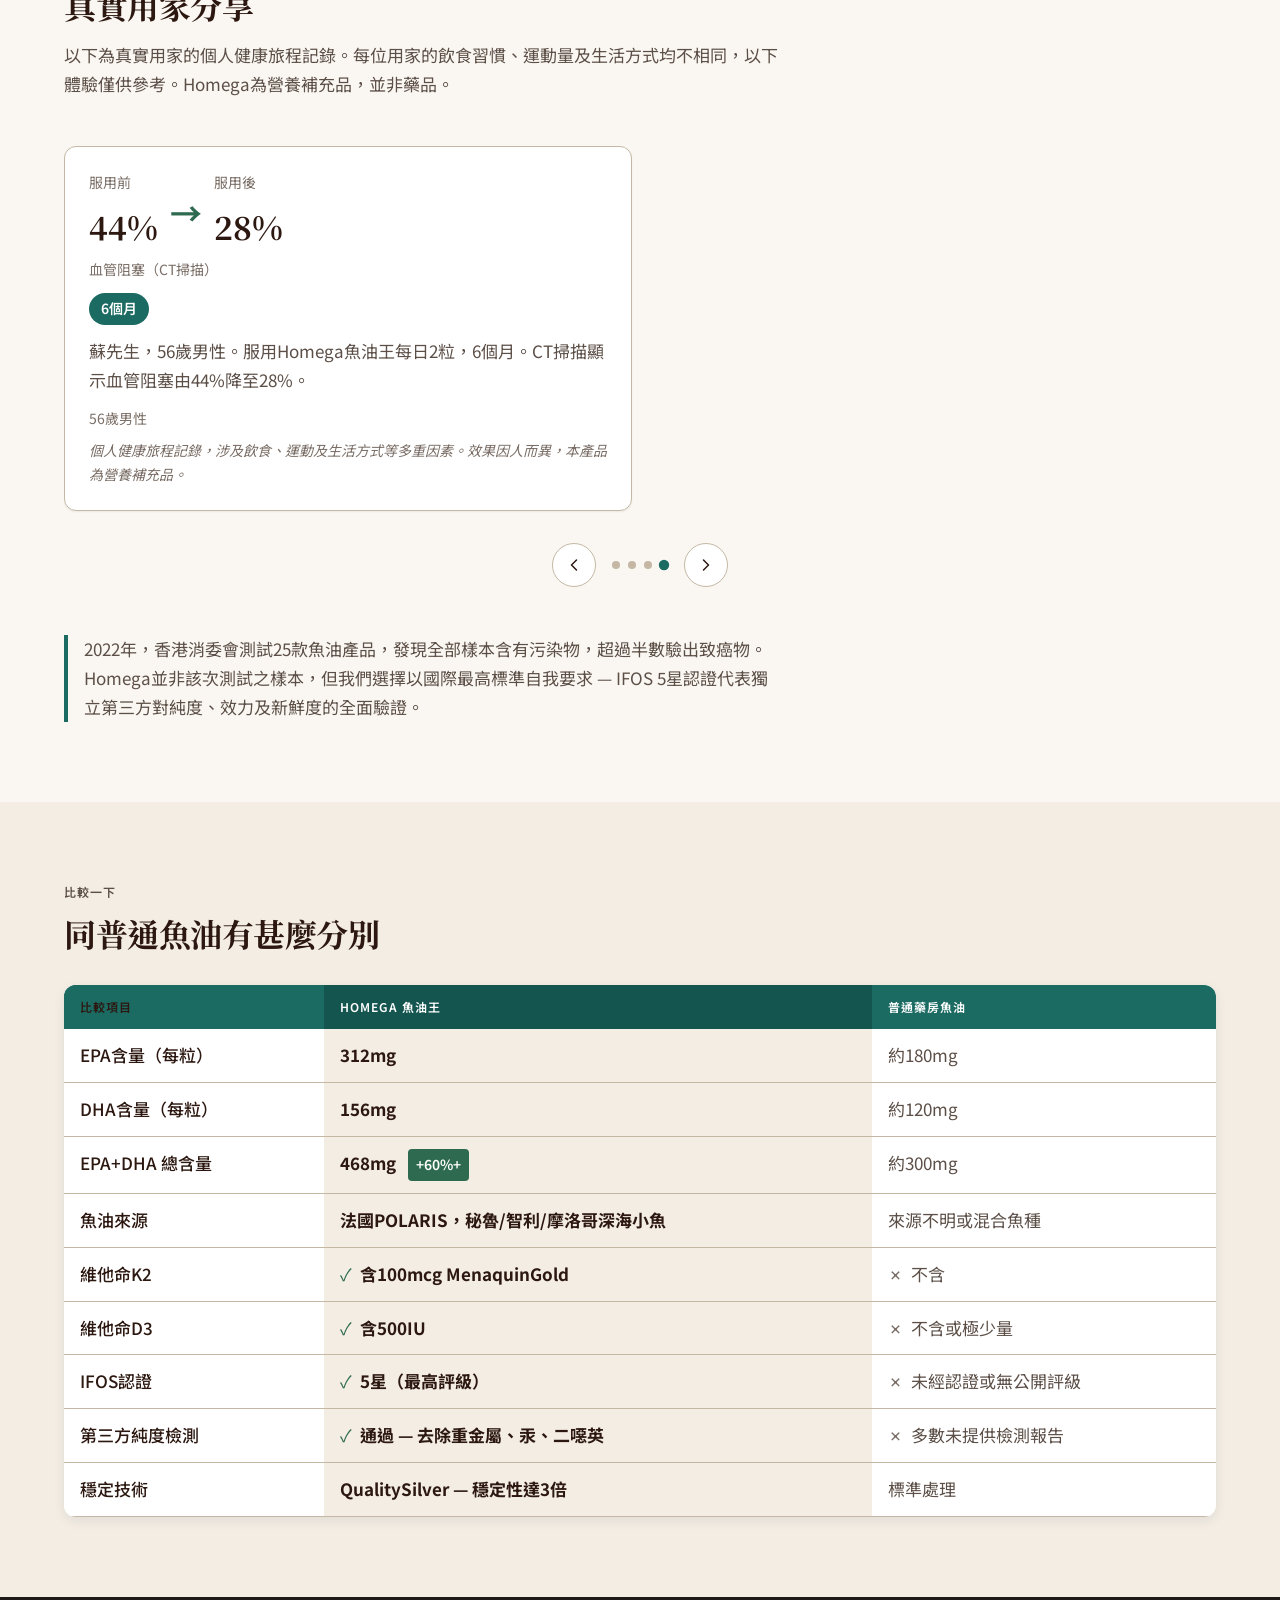
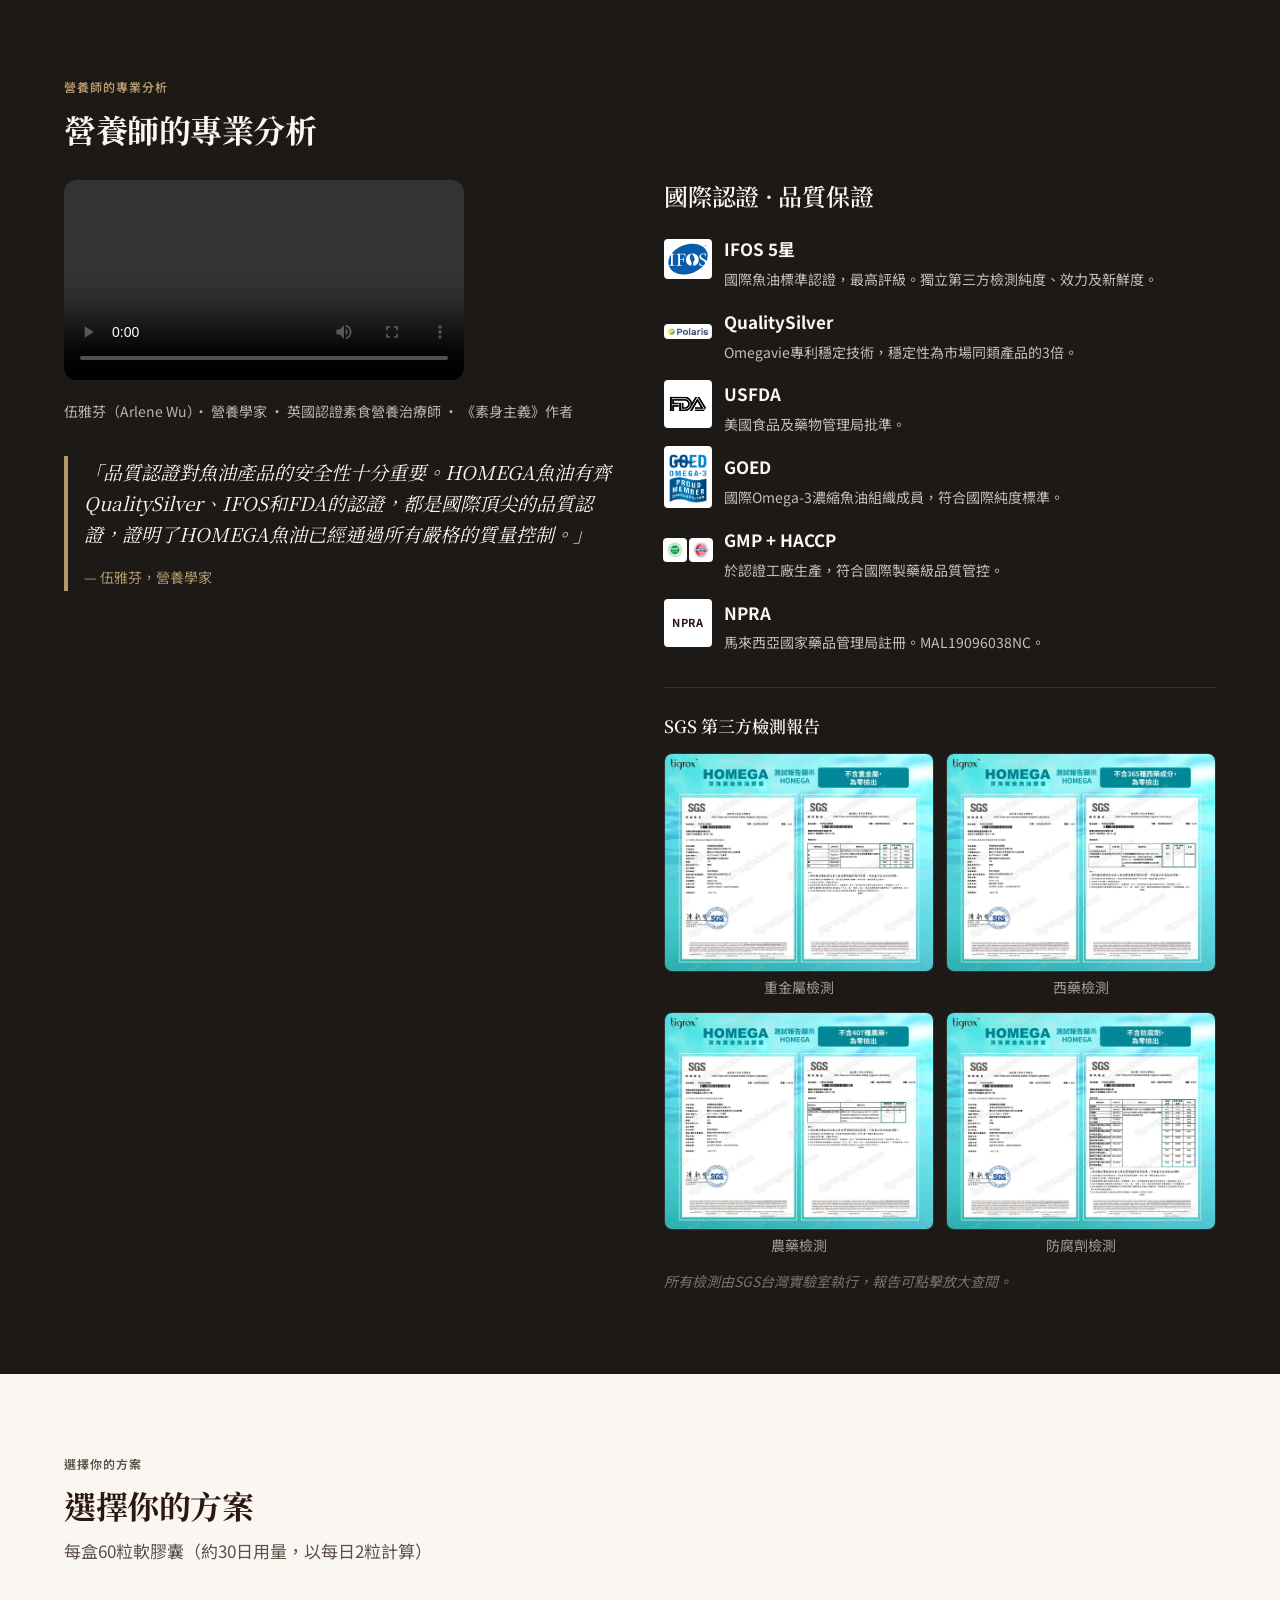
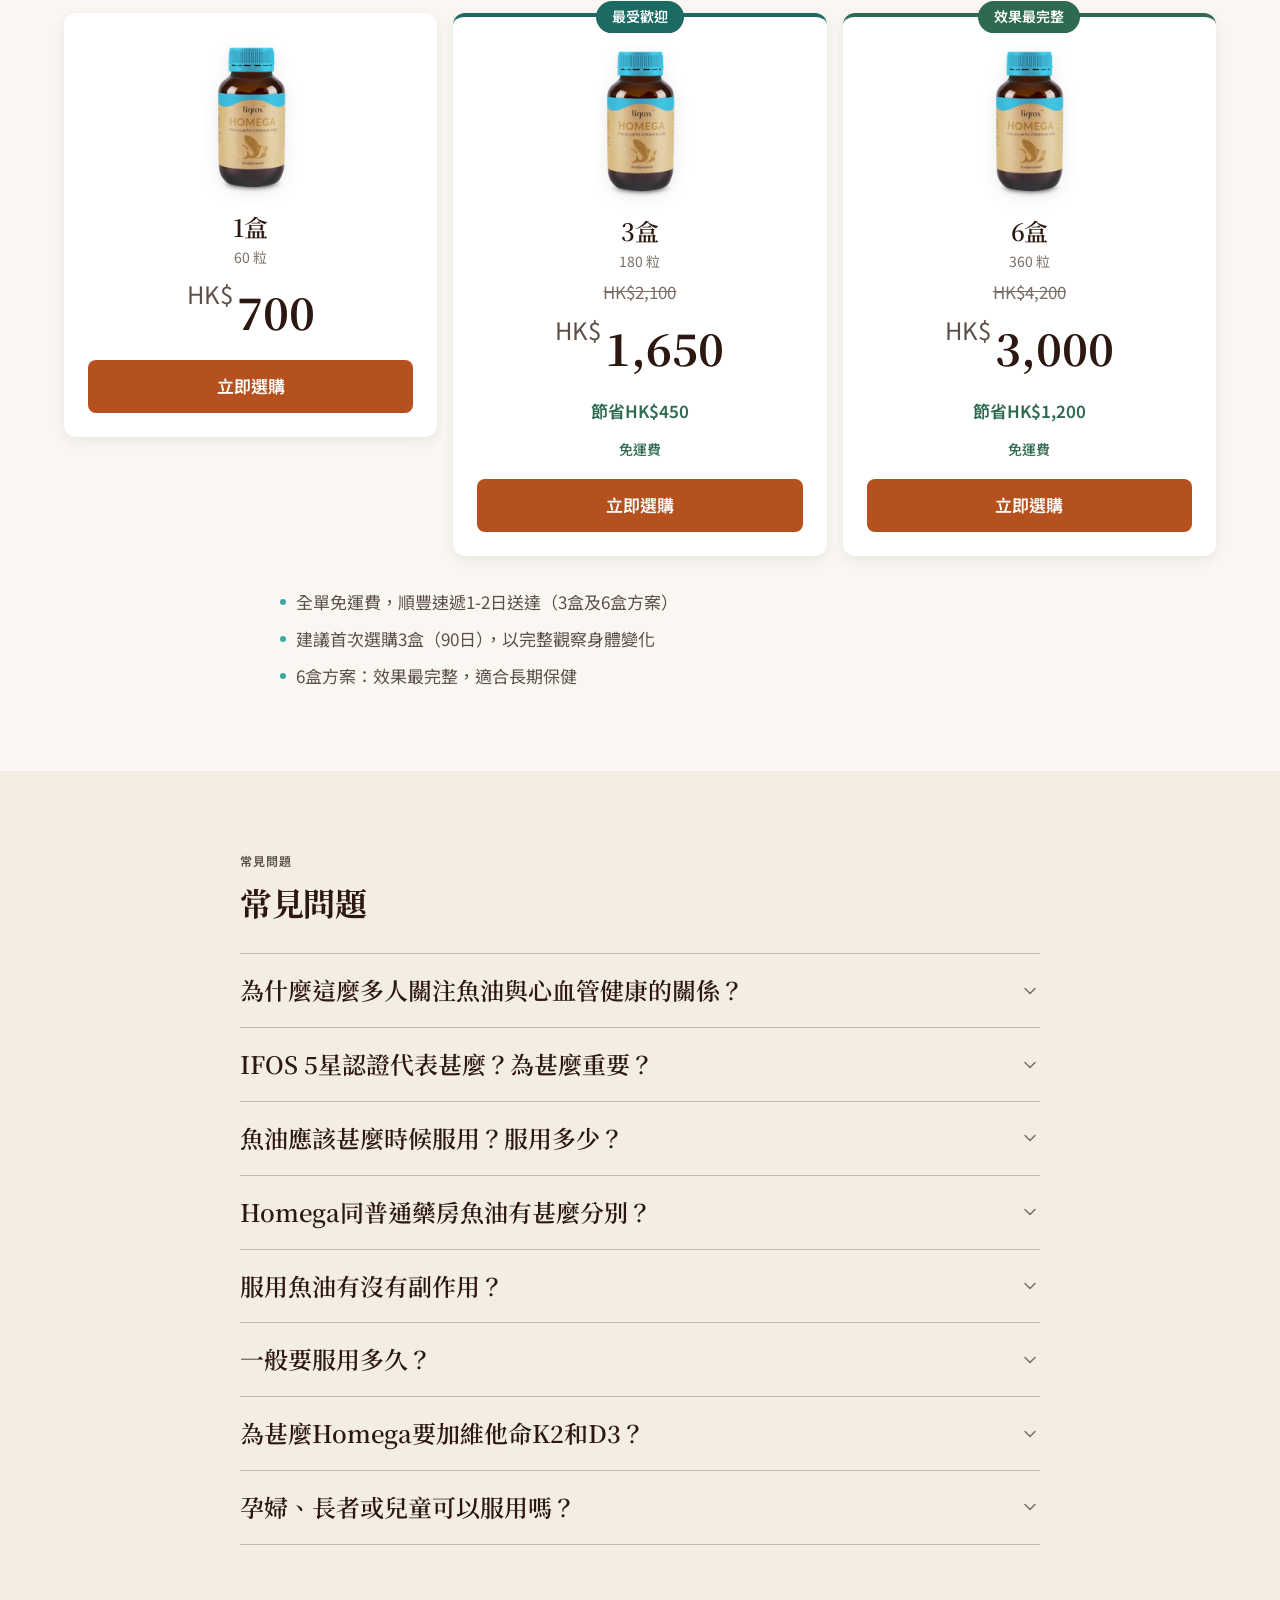
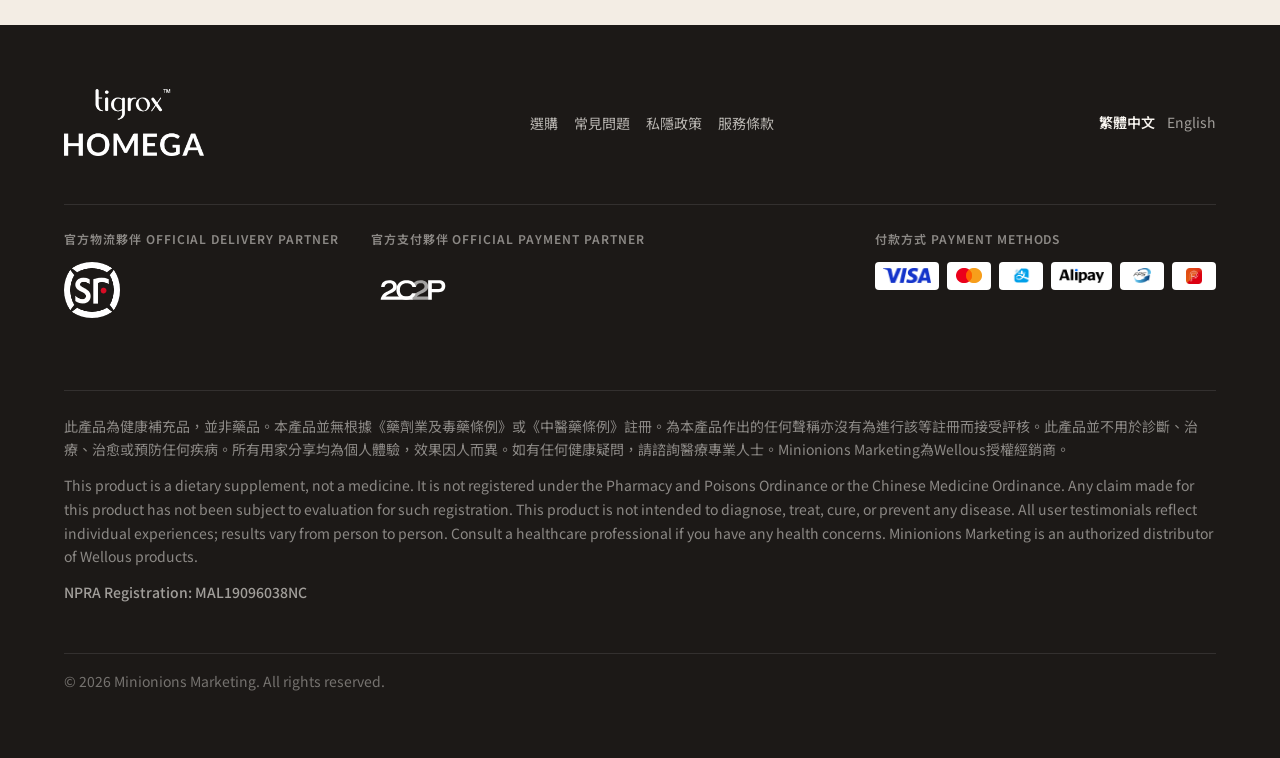
==== commit 4d13d9b0: "fix(d11): the stamp carries the saving — no second 減 line on stamped packs; no preview token in the " ====
--- a/index.html
+++ b/index.html
@@ -36,7 +36,8 @@
     window.dataLayer = window.dataLayer || [];
     function gtag(){dataLayer.push(arguments);}
     gtag('js', new Date());
-    gtag('config', 'G-GYFB8NWCDH');
+    // price_mode: d11 while nginx marks the page data-offer="d11" (the 雙11 prices show), else normal
+    gtag('config', 'G-GYFB8NWCDH', { price_mode: document.documentElement.getAttribute('data-offer') === 'd11' ? 'd11' : 'normal' });
   </script>
 
   <!-- Meta Pixel -->
@@ -77,7 +78,7 @@
   <!-- 雙11 sale treatment (css/d11.css): every rule sits under <html data-offer="d11">, which nginx adds
        while the sale runs; the heavy face below downloads only while something uses it -->
   <link rel="stylesheet" href="https://fonts.googleapis.com/css2?family=Chiron+Hei+HK:wght@900&text=%E9%9B%99%E5%84%AA%E6%83%A0%E7%B5%90%E5%B8%B3%E8%87%AA%E5%8B%95%E6%B8%9B%E5%83%B9HK%240123456789%2C&display=swap" media="print" onload="this.media='all'">
-  <link rel="stylesheet" href="css/d11.css?v=2">
+  <link rel="stylesheet" href="css/d11.css?v=3">
 
   <!-- Organization Schema -->
   <script type="application/ld+json">
@@ -970,7 +971,7 @@
               <span class="pricing-card__amount"><span class="d11-n">1,650</span><span class="d11-y" hidden>1,539</span></span>
             </div>
             <div class="pricing-card__details">
-              <p class="pricing-card__savings"><span class="d11-n">節省HK$450</span><span class="d11-y" hidden>雙11再減 HK$111</span></p>
+              <p class="pricing-card__savings"><span class="d11-n">節省HK$450</span></p>
             </div>
             <div class="pricing-card__shipping">
               <span class="pricing-card__shipping-free">免運費</span>
@@ -996,7 +997,7 @@
               <span class="pricing-card__amount"><span class="d11-n">3,000</span><span class="d11-y" hidden>2,778</span></span>
             </div>
             <div class="pricing-card__details">
-              <p class="pricing-card__savings"><span class="d11-n">節省HK$1,200</span><span class="d11-y" hidden>雙11再減 HK$222</span></p>
+              <p class="pricing-card__savings"><span class="d11-n">節省HK$1,200</span></p>
             </div>
             <div class="pricing-card__shipping">
               <span class="pricing-card__shipping-free">免運費</span>
@@ -1339,6 +1340,6 @@
     </div>
   </div>
 
-  <script src="js/main.js?v=5"></script>
+  <script src="js/main.js?v=7"></script>
 </body>
 </html>
--- a/css/d11.css
+++ b/css/d11.css
@@ -100,18 +100,11 @@
   color: var(--color-text-muted);
   text-decoration: line-through; text-decoration-color: rgba(122, 10, 16, 0.6);
 }
-html[data-offer="d11"] .plan__save { color: var(--d11-red); }
-/* 「雙11再減 HK$222」 is longer than 「慳 HK$1,200」: it takes a line of its own sooner than the
-   saving did (hmg2.css's container rule: the name column is the container, em = the small
-   line's size; measured in Chrome: 「6樽 · 180日 · 雙11再減 HK$222」 14.09em, the 3樽 line 13.08em) */
-@container (max-width: 14.2em) {
-  html[data-offer="d11"] .plan--6 .plan__sep { display: none; }
-  html[data-offer="d11"] .plan--6 .plan__save { display: block; }
-}
-@container (max-width: 13.2em) {
-  html[data-offer="d11"] .plan--3 .plan__sep { display: none; }
-  html[data-offer="d11"] .plan--3 .plan__save { display: block; }
-}
+/* Bryan 19 Oct: while 雙11 is on, the red stamp (雙11減$222 / $111) carries the saving, so the
+   慳 line and the dot before it step aside on the two stamped packs (a second "減" line read
+   like an extra discount). Normal mode keeps 慳 as before. */
+html[data-offer="d11"] [data-d11-off] .plan__sep,
+html[data-offer="d11"] [data-d11-off] .plan__save { display: none; }
 html[data-offer="d11"] .d11-from {
   margin-left: 8px; padding: 0 7px; border-radius: 999px;
   background: #FDECEC; color: var(--d11-red);
@@ -254,7 +247,7 @@
 html[data-offer="d11"] [data-d11-off] .pricing-card__currency { color: var(--d11-red); font-weight: 700; }
 html[data-offer="d11"] [data-d11-off] .pricing-card__original-price { color: var(--color-text-muted); }
 html[data-offer="d11"] [data-d11-off] .pricing-card__original-price s { text-decoration-color: rgba(122, 10, 16, 0.6); }
-html[data-offer="d11"] [data-d11-off] .pricing-card__savings { color: var(--d11-red); }
+html[data-offer="d11"] [data-d11-off] .pricing-card__savings { display: none; }   /* the stamp carries the saving */
 
 /* gold ticket with notches + the 減$ stamp right under the price */
 html[data-offer="d11"] [data-d11-off].pricing-card {
